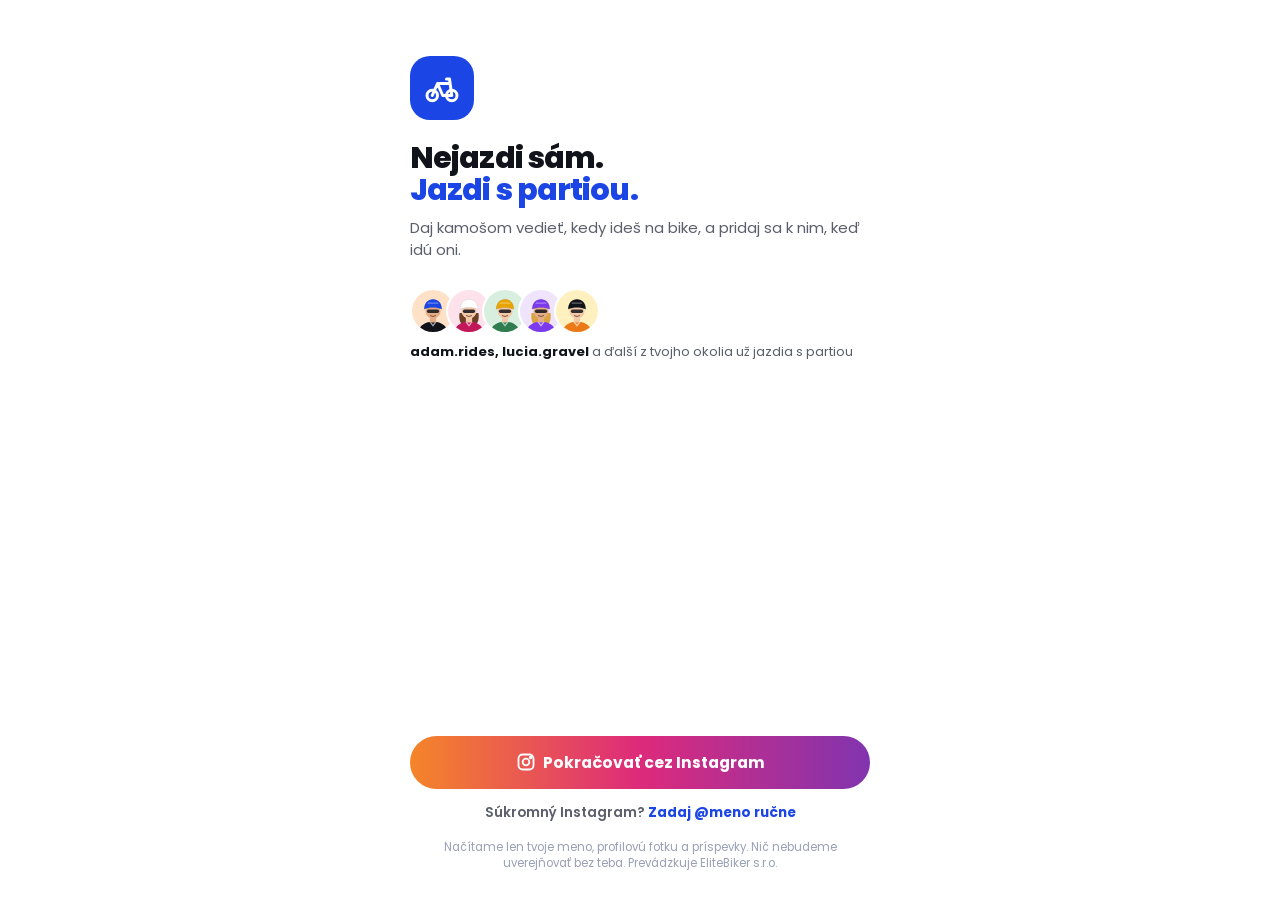
==== index.html @ 8881ddd6 "EliteBiker Ride – demo aplikácie (responzívne, PWA manifest) Co-Authored-By: Claude Opus 5.5 <norepl" ====
<!DOCTYPE html>
<html lang="sk">
<head>
<meta charset="utf-8">
<meta name="viewport" content="width=device-width, initial-scale=1, viewport-fit=cover">
<meta name="theme-color" content="#1b46e5">
<meta name="description" content="EliteBiker Ride – nejazdi sám. Daj partii vedieť, kedy ideš na bike, a pridaj sa k nim, keď idú oni.">
<meta name="apple-mobile-web-app-capable" content="yes">
<meta name="mobile-web-app-capable" content="yes">
<meta name="apple-mobile-web-app-title" content="EB Ride">
<link rel="manifest" href="manifest.webmanifest">
<link rel="icon" href="icon-192.png">
<link rel="apple-touch-icon" href="icon-192.png">
<meta property="og:title" content="EliteBiker Ride – nejazdi sám">
<meta property="og:description" content="Daj partii vedieť, kedy ideš na bike. Kto má čas, pridá sa.">
<title>EliteBiker Ride – demo</title>
<link rel="preconnect" href="https://fonts.googleapis.com">
<link href="https://fonts.googleapis.com/css2?family=Poppins:wght@400;500;600;700;800&display=swap" rel="stylesheet">
<style>
:root{--b:#1b46e5;--ink:#11131a;--tx:#3a4150;--mu:#5a5f6b;--li:#9aa0b5;--ln:#e6e8ee;--sf:#f4f6f8;--lb:#eef2ff;--lbl:#dfe4fb;--ok:#16a34a;}
*{box-sizing:border-box;margin:0;padding:0}
html,body{height:100%}
body{font-family:Poppins,system-ui,sans-serif;background:#e9ecf3;color:var(--tx);-webkit-font-smoothing:antialiased;}
button{font-family:inherit;cursor:pointer;border:0;background:none;color:inherit}
input,textarea{font-family:inherit;font-size:15px;color:var(--ink)}
.stage{min-height:100%;display:flex;align-items:center;justify-content:center;gap:56px;padding:32px}
/* phone */
.app{position:relative;width:390px;height:812px;border-radius:46px;border:10px solid var(--ink);background:var(--sf);overflow:hidden;box-shadow:0 30px 80px rgba(17,19,26,.22);flex:0 0 auto}
.view{position:absolute;inset:0 0 74px 0;overflow-y:auto;overflow-x:hidden;scrollbar-width:none}
.view::-webkit-scrollbar{display:none}
.top{position:sticky;top:0;z-index:5;background:rgba(244,246,248,.92);backdrop-filter:blur(10px);padding:18px 18px 12px;display:flex;align-items:center;justify-content:space-between}
.logo{display:flex;align-items:center;gap:8px;font-weight:800;color:var(--ink);font-size:17px;letter-spacing:-.02em}
.logo i{width:30px;height:30px;border-radius:10px;background:var(--b);display:flex;align-items:center;justify-content:center;color:#fff}
.logo span{color:var(--b)}
.pad{padding:0 16px 24px}
h1.t{font-size:23px;font-weight:800;color:var(--ink);letter-spacing:-.02em;line-height:1.15}
h1.t span{color:var(--b)}
.sub{color:var(--mu);font-size:14px;margin-top:4px}
.eyebrow{font-size:11px;font-weight:700;letter-spacing:.16em;text-transform:uppercase;color:var(--b)}
.sec-h{display:flex;align-items:baseline;justify-content:space-between;margin:22px 2px 10px}
.sec-h b{font-size:15px;font-weight:800;color:var(--ink)}
.sec-h small{font-size:12.5px;color:var(--mu)}
/* nav */
.nav{position:absolute;left:0;right:0;bottom:0;height:74px;background:#fff;border-top:1px solid var(--ln);display:flex;align-items:center;justify-content:space-around;padding-bottom:6px;z-index:20}
.nav button{display:flex;flex-direction:column;align-items:center;gap:3px;font-size:10.5px;font-weight:600;color:var(--li);width:62px;position:relative}
.nav button.on{color:var(--b)}
.nav .plus{width:52px;height:52px;border-radius:999px;background:var(--b);color:#fff;justify-content:center;margin-top:-22px;box-shadow:0 10px 22px rgba(27,70,229,.35)}
.dot{position:absolute;top:-3px;right:14px;min-width:17px;height:17px;border-radius:999px;background:#e23b2e;color:#fff;font-size:10px;font-weight:700;display:flex;align-items:center;justify-content:center;padding:0 4px}
/* cards */
.card{background:#fff;border:1px solid var(--ln);border-radius:16px;padding:16px;transition:box-shadow .18s,transform .18s,border-color .18s}
.ride{margin-bottom:12px;cursor:pointer}
.ride:hover{box-shadow:0 14px 30px rgba(17,19,26,.08);transform:translateY(-2px);border-color:#d9dcf7}
.ride.off{border-color:#c9d3fb;background:linear-gradient(135deg,#eef2ff,#fff 70%)}
.rh{display:flex;align-items:center;gap:10px}
.av{width:38px;height:38px;border-radius:999px;background:var(--b);color:#fff;font-weight:700;font-size:14px;display:flex;align-items:center;justify-content:center;flex:0 0 auto;border:2px solid #fff}
.av.dk{background:var(--ink)}.av.g{background:#7d8597}.av.s{width:28px;height:28px;font-size:11px}
.av.lg{width:84px;height:84px;font-size:30px}
.rh .nm{font-weight:700;color:var(--ink);font-size:14px;line-height:1.2}
.rh .nm small{display:block;font-weight:500;color:var(--mu);font-size:12px}
.time{margin-left:auto;text-align:right;font-weight:800;color:var(--ink);font-size:19px;line-height:1}
.time small{display:block;font-size:11.5px;font-weight:600;color:var(--mu);margin-top:3px}
.rt{font-weight:700;color:var(--ink);font-size:16px;margin:12px 0 8px;line-height:1.3}
.meta{display:flex;flex-wrap:wrap;gap:6px}
.chip{display:inline-flex;align-items:center;gap:5px;background:var(--sf);border:1px solid var(--ln);border-radius:999px;padding:4px 10px;font-size:12px;font-weight:600;color:var(--tx);white-space:nowrap}
.chip.b{background:var(--b);border-color:var(--b);color:#fff}
.chip.lb{background:var(--lb);border-color:var(--lbl);color:var(--b)}
.chip svg{width:13px;height:13px}
.rf{display:flex;align-items:center;justify-content:space-between;margin-top:14px}
.stack{display:flex;align-items:center}
.stack .av{margin-left:-8px}.stack .av:first-child{margin-left:0}
.stack em{font-style:normal;font-size:12.5px;color:var(--mu);margin-left:8px;font-weight:500}
.btn{display:inline-flex;align-items:center;justify-content:center;gap:7px;border-radius:999px;padding:10px 18px;font-weight:700;font-size:14px;background:var(--b);color:#fff;transition:transform .15s,filter .15s;min-height:40px}
.btn:hover{filter:brightness(1.07)}
.btn:active{transform:scale(.97)}
.btn.gh{background:#fff;color:var(--ink);border:1.5px solid var(--ln)}
.btn.in{background:#e8f6ee;color:var(--ok);border:1.5px solid #bfe6cd}
.btn.full{width:100%;padding:14px;font-size:15px}
.btn.sm{padding:7px 14px;min-height:34px;font-size:13px}
.hero{background:var(--b);color:#fff;border-radius:20px;padding:18px;margin-top:6px;position:relative;overflow:hidden}
.hero b{display:block;font-size:18px;font-weight:800;letter-spacing:-.01em}
.hero p{font-size:13.5px;opacity:.85;margin:4px 0 14px;max-width:80%}
.hero .btn{background:#fff;color:var(--b)}
.hero svg.deco{position:absolute;right:-18px;bottom:-14px;width:150px;opacity:.16}
.filters{display:flex;gap:8px;overflow-x:auto;scrollbar-width:none;margin:16px -16px 0;padding:0 16px}
.filters::-webkit-scrollbar{display:none}
.filters button{flex:0 0 auto;border:1.5px solid var(--ln);background:#fff;border-radius:999px;padding:8px 14px;font-size:13px;font-weight:600;color:var(--tx);display:flex;gap:6px;align-items:center}
.filters button.on{background:var(--ink);border-color:var(--ink);color:#fff}
.filters svg{width:15px;height:15px}
.dayh{font-size:12px;font-weight:700;letter-spacing:.1em;text-transform:uppercase;color:var(--mu);margin:20px 2px 10px}
.empty{text-align:center;color:var(--mu);font-size:14px;padding:30px 10px}
/* list rows */
.row{display:flex;align-items:center;gap:12px;padding:12px 0;border-bottom:1px solid var(--ln)}
.row:last-child{border-bottom:0}
.row .grow{flex:1;min-width:0}
.row .grow b{display:block;color:var(--ink);font-size:14.5px;font-weight:700}
.row .grow small{display:block;color:var(--mu);font-size:12.5px;white-space:nowrap;overflow:hidden;text-overflow:ellipsis}
.ig{display:inline-flex;align-items:center;gap:4px;color:var(--b);font-weight:600;font-size:12.5px}
.ig svg{width:13px;height:13px}
.live{display:inline-flex;align-items:center;gap:5px;color:var(--ok);font-weight:600}
.live:before{content:"";width:7px;height:7px;border-radius:999px;background:var(--ok)}
.search{display:flex;align-items:center;gap:8px;background:#fff;border:1.5px solid var(--ln);border-radius:999px;padding:0 14px;height:46px;margin-top:14px}
.search input{border:0;outline:0;flex:1;background:none}
.search svg{width:18px;height:18px;color:var(--li)}
.invite{background:linear-gradient(135deg,#eef2ff,#f6f8ff);border:1px solid var(--lbl);border-radius:18px;padding:16px;margin-top:14px;display:flex;gap:12px;align-items:center}
.invite b{color:var(--ink);font-size:14.5px;display:block}
.invite small{color:var(--mu);font-size:12.5px}
.code{font-weight:800;letter-spacing:.12em;color:var(--b)}
/* notif */
.nt{display:flex;gap:12px;padding:14px;margin-bottom:10px}
.nt.new{border-color:var(--lbl);background:#f8f9ff}
.nt p{font-size:13.5px;color:var(--tx);line-height:1.45}
.nt p b{color:var(--ink)}
.nt small{display:block;color:var(--li);font-size:11.5px;margin-top:3px}
.nt .acts{margin-top:9px;display:flex;gap:8px}
/* profile */
.prof{text-align:center;padding:10px 0 0}
.prof .av{margin:0 auto 12px;border:4px solid #fff;box-shadow:0 8px 24px rgba(17,19,26,.12)}
.prof h2{font-size:21px;font-weight:800;color:var(--ink)}
.stats{display:grid;grid-template-columns:repeat(3,1fr);gap:8px;margin-top:18px}
.stats div{background:#fff;border:1px solid var(--ln);border-radius:14px;padding:12px 6px;text-align:center}
.stats b{display:block;font-size:19px;font-weight:800;color:var(--ink)}
.stats small{font-size:11.5px;color:var(--mu)}
.kv{display:flex;justify-content:space-between;align-items:center;padding:12px 0;border-bottom:1px solid var(--ln);font-size:14px}
.kv:last-child{border-bottom:0}
.kv span{color:var(--mu)}
.kv b{color:var(--ink);font-weight:600;text-align:right}
.badges{display:grid;grid-template-columns:repeat(4,1fr);gap:8px}
.badge{text-align:center;font-size:11px;color:var(--mu);font-weight:600}
.badge i{display:flex;width:52px;height:52px;margin:0 auto 6px;border-radius:16px;background:var(--lb);align-items:center;justify-content:center;font-size:24px;font-style:normal}
.badge.lock i{background:var(--sf);filter:grayscale(1);opacity:.5}
.perk{display:flex;gap:12px;align-items:center;padding:12px 0;border-bottom:1px solid var(--ln)}
.perk:last-child{border-bottom:0}
.perk i{width:40px;height:40px;border-radius:12px;background:rgba(27,70,229,.1);display:flex;align-items:center;justify-content:center;font-style:normal;font-size:19px;flex:0 0 auto}
.perk b{display:block;color:var(--ink);font-size:14px}
.perk small{color:var(--mu);font-size:12.5px}
/* sheet */
.sheet{position:absolute;inset:0;z-index:40;overflow-x:hidden;background:var(--sf);transform:translateY(100%);transition:transform .32s cubic-bezier(.2,.8,.2,1);overflow-y:auto;scrollbar-width:none}
.sheet::-webkit-scrollbar{display:none}
.sheet.open{transform:none}
.sh-top{position:sticky;top:0;z-index:3;display:flex;align-items:center;gap:10px;padding:16px;background:rgba(244,246,248,.94);backdrop-filter:blur(10px)}
.sh-top b{font-size:16px;font-weight:800;color:var(--ink);flex:1}
.icb{width:40px;height:40px;border-radius:999px;background:#fff;border:1px solid var(--ln);display:flex;align-items:center;justify-content:center;color:var(--ink)}
.icb svg{width:19px;height:19px}
.map{height:190px;border-radius:18px;overflow:hidden;background:#e7ecf6;position:relative}
.map svg{width:100%;height:100%;display:block}
.map .lbl{position:absolute;left:12px;bottom:12px;background:#fff;border-radius:999px;padding:5px 11px;font-size:12px;font-weight:600;color:var(--ink);box-shadow:0 4px 12px rgba(17,19,26,.1)}
.grid4{display:grid;grid-template-columns:repeat(4,minmax(0,1fr));gap:8px;margin-top:12px}
.grid4 div{background:#fff;border:1px solid var(--ln);border-radius:14px;padding:10px 6px;text-align:center}
.grid4 b{display:block;color:var(--ink);font-size:14px;white-space:nowrap;overflow:hidden;text-overflow:ellipsis;font-weight:800}
.grid4 small{font-size:11px;color:var(--mu)}
.note{background:var(--lb);border:1px solid var(--lbl);border-radius:14px;padding:12px 14px;font-size:13.5px;color:#2b3340;margin-top:12px;line-height:1.5}
.cm{display:flex;gap:10px;margin-bottom:12px}
.cm .bub{background:#fff;border:1px solid var(--ln);border-radius:4px 14px 14px 14px;padding:9px 12px;font-size:13.5px;line-height:1.45}
.cm .bub b{display:block;font-size:12px;color:var(--ink)}
.cm.me{flex-direction:row-reverse}
.cm.me .bub{background:var(--b);color:#fff;border-color:var(--b);border-radius:14px 4px 14px 14px}
.cm.me .bub b{color:#fff}
.cin{display:flex;gap:8px;margin-top:4px}
.cin input{flex:1;min-width:0;border:1.5px solid var(--ln);border-radius:999px;padding:0 16px;height:44px;outline:0;background:#fff}
.cin input:focus{border-color:var(--b)}
.sticky-act{position:sticky;bottom:0;padding:12px 16px 18px;background:linear-gradient(transparent,var(--sf) 30%);display:flex;gap:8px}
/* form */
.fl{font-size:12.5px;font-weight:700;color:var(--ink);margin:18px 2px 8px;display:block}
.opts{display:flex;flex-wrap:wrap;gap:8px}
.opts button{border:1.5px solid var(--ln);background:#fff;border-radius:999px;padding:9px 14px;font-size:13.5px;font-weight:600;color:var(--tx);display:flex;gap:6px;align-items:center}
.opts button.on{border-color:var(--b);background:var(--lb);color:var(--b)}
.opts svg{width:16px;height:16px}
.types{display:grid;grid-template-columns:repeat(4,1fr);gap:8px}
.types button{background:#fff;border:1.5px solid var(--ln);border-radius:14px;padding:12px 4px;display:flex;flex-direction:column;align-items:center;gap:6px;font-size:12px;font-weight:700;color:var(--tx)}
.types button svg{width:26px;height:26px;color:var(--mu)}
.types button.on{border-color:var(--b);background:var(--lb);color:var(--b)}
.types button.on svg{color:var(--b)}
.inp{width:100%;border:1.5px solid var(--ln);border-radius:12px;padding:12px 14px;outline:0;background:#fff}
.inp:focus{border-color:var(--b)}
.two{display:grid;grid-template-columns:1fr 1fr;gap:8px}
.days{display:flex;gap:8px;overflow-x:auto;scrollbar-width:none;margin:0 -16px;padding:0 16px}
.days::-webkit-scrollbar{display:none}
.days button{flex:0 0 auto;width:58px;border:1.5px solid var(--ln);background:#fff;border-radius:14px;padding:8px 0;text-align:center;font-size:11px;font-weight:600;color:var(--mu)}
.days button b{display:block;font-size:17px;color:var(--ink);font-weight:800}
.days button.on{border-color:var(--b);background:var(--b);color:#dfe4fb}
.days button.on b{color:#fff}
/* toast */
.toast{position:absolute;left:16px;right:16px;bottom:88px;z-index:60;background:var(--ink);color:#fff;border-radius:14px;padding:12px 14px;font-size:13.5px;display:flex;gap:10px;align-items:center;transform:translateY(20px);opacity:0;pointer-events:none;transition:.25s}
.toast.show{transform:none;opacity:1}
.toast i{width:26px;height:26px;border-radius:999px;background:var(--ok);display:flex;align-items:center;justify-content:center;flex:0 0 auto;font-style:normal}
/* concept panel */
.concept{max-width:470px}
.concept h1{font-size:40px;font-weight:800;color:var(--ink);letter-spacing:-.03em;line-height:1.05;margin:10px 0 12px}
.concept h1 span{color:var(--b)}
.concept>p{font-size:16px;color:var(--mu);line-height:1.55}
.steps{margin-top:26px;display:grid;gap:12px}
.step{display:flex;gap:14px;background:#fff;border:1px solid var(--ln);border-radius:16px;padding:14px 16px}
.step i{width:32px;height:32px;border-radius:999px;background:var(--b);color:#fff;font-style:normal;font-weight:800;display:flex;align-items:center;justify-content:center;flex:0 0 auto;font-size:14px}
.step b{color:var(--ink);display:block;font-size:15px}
.step small{color:var(--mu);font-size:13.5px;line-height:1.45;display:block;margin-top:2px}
.tryit{margin-top:22px;background:var(--lb);border:1px solid var(--lbl);border-radius:16px;padding:14px 16px;font-size:13.5px;color:#2b3340;line-height:1.55}
.tryit b{color:var(--ink)}
.demo-tag{display:inline-block;margin-top:16px;font-size:12px;color:var(--li)}
.phg{display:grid;grid-template-columns:repeat(3,1fr);gap:6px}
.ph{position:relative;border-radius:12px;overflow:hidden;aspect-ratio:1;cursor:pointer}
.ph svg{position:absolute;inset:0;width:100%;height:100%;display:block}
.ph .who{position:absolute;left:6px;bottom:6px;right:6px;display:flex;align-items:center;gap:4px;color:#fff;font-size:10.5px;font-weight:700;text-shadow:0 1px 3px rgba(0,0,0,.5);white-space:nowrap;overflow:hidden}
.ph .who .av{flex:0 0 auto;width:20px;height:20px;font-size:9px;border-width:1.5px}
.ph .k{position:absolute;right:6px;top:6px;background:rgba(17,19,26,.55);color:#fff;border-radius:999px;padding:2px 7px;font-size:10px;font-weight:700;display:flex;gap:3px;align-items:center}
.ph .k svg{position:static;width:10px;height:10px}
.ph.ring{box-shadow:inset 0 0 0 3px #E1306C}
.cap{font-size:12.5px;color:var(--mu);margin-top:8px}
.cap b{color:var(--ink)}
.conn{display:flex;align-items:center;gap:12px;padding:12px 0;border-bottom:1px solid var(--ln)}
.conn:last-child{border-bottom:0}
.conn .lg{width:40px;height:40px;border-radius:12px;display:flex;align-items:center;justify-content:center;color:#fff;flex:0 0 auto}
.conn .lg svg{width:22px;height:22px}
.conn .grow{flex:1;min-width:0}
.conn .grow b{display:block;color:var(--ink);font-size:14px}
.conn .grow small{color:var(--mu);font-size:12px;line-height:1.35;display:block}
.strava-bg{background:#FC4C02}.ig-bg{background:#E1306C}
.own{background:#fff7f2;border:1px solid #fde0cf;border-radius:14px;padding:12px 14px;margin-top:12px}
.own .h{display:flex;justify-content:space-between;align-items:center;font-size:12px;color:#b5470f;font-weight:700}
.own .g{display:grid;grid-template-columns:repeat(3,1fr);gap:6px;margin-top:8px;text-align:center}
.own .g b{display:block;font-size:17px;color:var(--ink);font-weight:800}
.own .g small{font-size:11px;color:var(--mu)}
.btn.str{background:#FC4C02;white-space:nowrap}
.btn.igb{background:#E1306C}
.story-wrap{display:flex;justify-content:center;padding:4px 0 14px}
.story{width:236px;aspect-ratio:9/16;border-radius:22px;overflow:hidden;position:relative;background:linear-gradient(165deg,#1b46e5 0%,#132b8f 55%,#11131a 100%);color:#fff;padding:20px 16px;display:flex;flex-direction:column;box-shadow:0 20px 40px rgba(17,19,26,.25)}
.story .sm{font-size:10px;font-weight:700;letter-spacing:.16em;text-transform:uppercase;opacity:.8}
.story h3{font-size:22px;font-weight:800;line-height:1.1;margin:8px 0 6px;letter-spacing:-.02em}
.story .when{font-size:13px;opacity:.9}
.story .smap{margin:14px -4px 0;height:110px;border-radius:14px;overflow:hidden}
.story .smap svg{width:100%;height:100%;display:block}
.story .nums{display:flex;gap:14px;margin-top:12px;font-size:11px;opacity:.85}
.story .nums b{display:block;font-size:17px}
.story .stk{margin-top:auto;background:#fff;color:var(--ink);border-radius:12px;padding:9px 10px;font-size:12px;font-weight:700;display:flex;align-items:center;gap:8px}
.story .stk i{width:26px;height:26px;border-radius:8px;background:var(--b);color:#fff;display:flex;align-items:center;justify-content:center;font-style:normal}
.story .stk small{display:block;font-weight:500;color:var(--mu);font-size:10.5px}
.info{font-size:12.5px;color:var(--mu);line-height:1.5;margin-top:12px;text-align:center}

@media (prefers-reduced-motion:reduce){*{transition:none!important}}

.pic{width:38px;height:38px;border-radius:999px;overflow:hidden;flex:0 0 auto;display:inline-block;border:2px solid #fff;background:#fff;vertical-align:middle}
.pic svg{width:100%;height:100%;display:block}
.pic.ring{padding:2px;background:linear-gradient(45deg,#f9ce34,#ee2a7b,#6228d7);border:0;cursor:pointer}
.pic.ring svg{border-radius:999px;border:2px solid #fff;box-sizing:border-box}
.pic.s{width:28px;height:28px}.pic.xs{width:20px;height:20px;border-width:1.5px}.pic.lg{width:92px;height:92px}.pic.md{width:52px;height:52px}
.stack .pic{margin-left:-8px}.stack .pic:first-child{margin-left:0}
.ph .who .pic{width:20px;height:20px;border-width:1.5px;flex:0 0 auto;position:relative}
.ph .who .pic svg{position:static;width:100%;height:100%}
.ph .k,.ph .who{z-index:2}
.handle{font-weight:700;color:var(--ink)}
.vf{display:inline-flex;width:13px;height:13px;border-radius:999px;background:var(--b);color:#fff;align-items:center;justify-content:center;vertical-align:-1px;margin-left:3px}
.vf svg{width:9px;height:9px}
/* onboarding */
.onb{position:absolute;inset:0;z-index:70;background:#fff;display:flex;flex-direction:column;padding:56px 24px 28px;transition:opacity .3s}
.onb.hide{opacity:0;pointer-events:none}
.onb .big{width:64px;height:64px;border-radius:20px;background:var(--b);color:#fff;display:flex;align-items:center;justify-content:center}
.onb .big svg{width:36px;height:36px}
.onb h1{font-size:30px;font-weight:800;color:var(--ink);letter-spacing:-.03em;line-height:1.08;margin:22px 0 10px}
.onb h1 span{color:var(--b)}
.onb p{color:var(--mu);font-size:15px;line-height:1.5}
.onb .faces{display:flex;margin:26px 0 0}
.onb .faces .pic{width:46px;height:46px;margin-left:-10px}.onb .faces .pic:first-child{margin-left:0}
.btn.igl{background:linear-gradient(90deg,#f58529,#dd2a7b,#8134af);width:100%;padding:15px;font-size:15.5px}
.onb .alt{display:block;text-align:center;margin-top:14px;font-size:13.5px;color:var(--mu);font-weight:600}
.onb .alt b{color:var(--b)}
.onb .legal{font-size:11.5px;color:var(--li);text-align:center;margin-top:16px;line-height:1.45}
.load{display:flex;flex-direction:column;align-items:center;justify-content:center;flex:1;gap:16px;color:var(--mu);font-size:14px}
.spin{width:44px;height:44px;border-radius:999px;border:4px solid var(--lb);border-top-color:#dd2a7b;animation:sp 1s linear infinite}
@keyframes sp{to{transform:rotate(360deg)}}
.igcard{border:1px solid var(--ln);border-radius:18px;padding:18px;text-align:center;margin-top:18px}
.igcard .n{font-size:18px;font-weight:800;color:var(--ink);margin-top:10px}
.igcard .stt{display:flex;justify-content:center;gap:22px;margin-top:12px;font-size:12px;color:var(--mu)}
.igcard .stt b{display:block;font-size:16px;color:var(--ink)}
.src{display:inline-flex;align-items:center;gap:5px;font-size:11.5px;font-weight:600;color:#c13584;background:#fdeef6;border-radius:999px;padding:3px 9px;margin-top:10px}
.src svg{width:12px;height:12px}
/* templates + invites */
.tpl{display:flex;gap:10px;overflow-x:auto;scrollbar-width:none;margin:0 -16px;padding:2px 16px 4px}
.tpl::-webkit-scrollbar{display:none}
.tpl button{flex:0 0 200px;text-align:left;background:#fff;border:1.5px solid var(--ln);border-radius:16px;padding:12px 13px}
.tpl button.on{border-color:var(--b);background:var(--lb)}
.tpl button b{display:block;font-size:13.5px;color:var(--ink);line-height:1.25;margin:6px 0 4px}
.tpl button small{display:block;font-size:11.5px;color:var(--mu)}
.tpl .ty{display:flex;align-items:center;gap:5px;font-size:11px;font-weight:700;color:var(--b);text-transform:uppercase;letter-spacing:.06em}
.tpl .ty svg{width:14px;height:14px}
.tpl .stack{margin-top:8px}
.filled{display:flex;align-items:center;gap:8px;background:#e8f6ee;border:1px solid #bfe6cd;color:#13723a;border-radius:12px;padding:9px 12px;font-size:12.5px;font-weight:600;margin-top:10px}
.pick{display:flex;gap:12px;overflow-x:auto;scrollbar-width:none;margin:0 -16px;padding:2px 16px 4px}
.pick::-webkit-scrollbar{display:none}
.pick button{flex:0 0 auto;width:64px;text-align:center;font-size:10.5px;font-weight:600;color:var(--mu);position:relative}
.pick button .pic{width:52px;height:52px;margin:0 auto 5px;display:block;opacity:.55;transition:.15s}
.pick button.on .pic{opacity:1;box-shadow:0 0 0 3px var(--b)}
.pick button.on{color:var(--b)}
.pick button .ck{position:absolute;top:34px;right:6px;width:20px;height:20px;border-radius:999px;background:var(--b);color:#fff;border:2px solid #fff;display:none;align-items:center;justify-content:center}
.pick button.on .ck{display:flex}
.pick button .ck svg{width:11px;height:11px}
.quick{display:flex;gap:6px;flex-wrap:wrap;margin-bottom:10px}
.quick button{font-size:12px;font-weight:700;color:var(--b);background:var(--lb);border:1px solid var(--lbl);border-radius:999px;padding:5px 11px}
.inv-row{display:flex;align-items:center;gap:12px;padding:10px 0;border-bottom:1px solid var(--ln);cursor:pointer}
.inv-row:last-child{border-bottom:0}
.inv-row .grow{flex:1;min-width:0}
.inv-row .grow b{display:block;color:var(--ink);font-size:14px}
.inv-row .grow small{color:var(--mu);font-size:12px}
.cb{width:24px;height:24px;border-radius:8px;border:2px solid var(--ln);display:flex;align-items:center;justify-content:center;color:#fff;flex:0 0 auto}
.cb svg{width:14px;height:14px}
.inv-row.on .cb{background:var(--b);border-color:var(--b)}
.inv-row.dis{opacity:.5;cursor:default}
.invited{font-size:12px;color:var(--b);font-weight:700}
/* klub */
.kh{background:linear-gradient(150deg,#1b46e5,#11131a);color:#fff;border-radius:20px;padding:18px;position:relative;overflow:hidden}
.kh .lv{display:inline-flex;align-items:center;gap:6px;background:rgba(255,255,255,.14);border-radius:999px;padding:4px 10px;font-size:11.5px;font-weight:700}
.kh .pts{font-size:34px;font-weight:800;letter-spacing:-.02em;margin-top:10px;line-height:1}
.kh .pts small{font-size:13px;font-weight:600;opacity:.75;margin-left:4px}
.kh .bar{height:8px;border-radius:999px;background:rgba(255,255,255,.18);margin-top:14px;overflow:hidden}
.kh .bar i{display:block;height:100%;background:#fff;border-radius:999px}
.kh p{font-size:12.5px;opacity:.8;margin-top:8px}
.kh .earn{display:grid;grid-template-columns:repeat(3,1fr);gap:6px;margin-top:14px}
.kh .earn div{background:rgba(255,255,255,.1);border-radius:12px;padding:8px 6px;text-align:center;font-size:10.5px;opacity:.95}
.kh .earn b{display:block;font-size:14px}
.pbar{height:8px;border-radius:999px;background:var(--sf);overflow:hidden;margin-top:10px}
.pbar i{display:block;height:100%;background:var(--b);border-radius:999px}
.kc{display:flex;gap:12px;align-items:flex-start}
.kc .ic{width:44px;height:44px;border-radius:13px;background:rgba(27,70,229,.1);display:flex;align-items:center;justify-content:center;font-size:21px;flex:0 0 auto}
.kc .grow{flex:1;min-width:0}
.kc b{display:block;color:var(--ink);font-size:14.5px;line-height:1.3}
.kc small{display:block;color:var(--mu);font-size:12.5px;line-height:1.45;margin-top:2px}
.kc .btn{margin-top:10px}
.warn{border-color:#f6d3b4;background:#fffaf5}
.rw{display:flex;align-items:center;gap:12px;padding:11px 0;border-bottom:1px solid var(--ln)}
.rw:last-child{border-bottom:0}
.rw i{font-style:normal;font-size:20px;width:36px;text-align:center}
.rw .grow{flex:1}
.rw b{display:block;color:var(--ink);font-size:13.5px}
.rw small{color:var(--mu);font-size:12px}
.cost{font-size:12px;font-weight:800;color:var(--b);background:var(--lb);border-radius:999px;padding:6px 11px;white-space:nowrap}
.cost.no{color:var(--li);background:var(--sf)}
.amb{display:flex;gap:10px;overflow-x:auto;scrollbar-width:none;margin:0 -16px;padding:0 16px}
.amb::-webkit-scrollbar{display:none}
.amb .card{flex:0 0 150px;text-align:center;padding:14px 10px}
.amb .card b{display:block;font-size:13px;color:var(--ink);margin-top:8px}
.amb .card small{display:block;font-size:11.5px;color:var(--mu);margin-top:2px}
.sos{display:flex;align-items:center;gap:12px;background:var(--ink);color:#fff;border-radius:16px;padding:14px 16px;margin-top:12px}
.sos b{display:block;font-size:14px}
.sos small{opacity:.75;font-size:12px}
.sos .btn{margin-left:auto;background:#fff;color:var(--ink)}
.pts-pill{display:inline-flex;align-items:center;gap:4px;background:var(--lb);color:var(--b);border:1px solid var(--lbl);border-radius:999px;padding:5px 10px;font-size:12px;font-weight:800}
.age{display:inline-block;font-weight:600;color:var(--mu);background:var(--sf);border:1px solid var(--ln);border-radius:999px;font-size:10.5px;line-height:1;padding:3px 6px;margin-left:5px;vertical-align:1px}
.onb{overflow-y:auto;scrollbar-width:none}
.lockbox{display:flex;gap:12px;align-items:center;background:#fff;border:1.5px dashed var(--ln);border-radius:14px;padding:14px 16px;font-size:24px}
.lockbox b{display:block;font-size:14px;color:var(--ink)}
.lockbox small{display:block;font-size:12.5px;color:var(--mu);line-height:1.45;margin-top:2px}
.scs{display:flex;gap:8px;overflow-x:auto;scrollbar-width:none;margin:0 -16px;padding:2px 16px 6px}
.scs::-webkit-scrollbar{display:none}
.scs button{flex:0 0 auto;display:flex;flex-direction:column;align-items:center;gap:4px;min-width:92px;background:#fff;border:1.5px solid var(--ln);border-radius:16px;padding:10px 10px 9px;font-size:12px;font-weight:700;color:var(--ink)}
.scs button i{font-style:normal;font-size:22px;line-height:1}
.scs button small{font-size:10.5px;font-weight:600;color:var(--mu)}
.scs button.on{border-color:var(--b);background:var(--b);color:#fff}
.scs button.on small{color:#dfe4fb}
.scs button.add{border-style:dashed;color:var(--b)}
.scform{display:flex;gap:8px;margin-top:8px}
.scform input{flex:1;min-width:0;border:1.5px solid var(--b);border-radius:999px;padding:0 14px;height:42px;outline:0}
.tog{display:flex;align-items:center;gap:12px;background:#fff;border:1px solid var(--ln);border-radius:14px;padding:12px 14px;margin-top:14px;cursor:pointer}
.tog b{display:block;font-size:13.5px;color:var(--ink)}
.tog small{font-size:12px;color:var(--mu)}
.sw{margin-left:auto;flex:0 0 auto;width:44px;height:26px;border-radius:999px;background:#d5d8e0;position:relative;transition:.2s}
.sw:after{content:"";position:absolute;top:3px;left:3px;width:20px;height:20px;border-radius:999px;background:#fff;transition:.2s;box-shadow:0 1px 3px rgba(0,0,0,.2)}
.sw.on{background:var(--b)}.sw.on:after{left:21px}
.sendbar{position:sticky;bottom:0;margin:0 -16px;padding:12px 16px 18px;background:linear-gradient(transparent,var(--sf) 25%)}
.sendbar>div{display:flex;align-items:center;gap:10px;background:var(--b);color:#fff;border-radius:18px;padding:10px 10px 10px 16px;box-shadow:0 10px 24px rgba(27,70,229,.3)}
.sendbar .who{flex:1;min-width:0;font-size:13px;font-weight:600;white-space:nowrap;overflow:hidden;text-overflow:ellipsis}
.sendbar .who small{display:block;font-size:11px;font-weight:500;opacity:.8}
.sendbar .btn{background:#fff;color:var(--b);flex:0 0 auto}
.rpill{display:flex;align-items:center;gap:10px;background:#fff;border:1px solid var(--ln);border-radius:14px;padding:10px 12px}
.rpill .ic{width:36px;height:36px;border-radius:11px;background:var(--lb);color:var(--b);display:flex;align-items:center;justify-content:center;flex:0 0 auto}
.rpill .ic svg{width:20px;height:20px}
.rpill b{display:block;color:var(--ink);font-size:14px}
.rpill small{color:var(--mu);font-size:12px}
.disc{display:grid;grid-template-columns:1fr 1fr;gap:10px}
.disc a{display:block;background:#fff;border:1px solid var(--ln);border-radius:16px;padding:14px;text-decoration:none;color:var(--tx);transition:box-shadow .18s,transform .18s,border-color .18s}
.disc a:hover{box-shadow:0 14px 30px rgba(17,19,26,.08);transform:translateY(-3px);border-color:#d9dcf7}
.disc i{font-style:normal;font-size:24px}
.disc b{display:block;color:var(--ink);font-size:14px;margin-top:6px}
.disc small{display:block;color:var(--mu);font-size:11.5px;line-height:1.4;margin-top:2px}
.disc .soon{display:inline-block;margin-top:8px;font-size:10.5px;font-weight:700;color:#ea7a17;background:#fff3e6;border-radius:999px;padding:3px 8px}
.disc .go{display:block;margin-top:8px;font-size:12px;font-weight:700;color:var(--b)}
.shop{display:flex;align-items:center;gap:12px;background:linear-gradient(135deg,#eef2ff,#f6f8ff);border:1px solid var(--lbl);border-radius:18px;padding:14px 16px;margin-top:12px}
.shop .grow{flex:1;min-width:0}
.shop b{display:block;color:var(--ink);font-size:14.5px}
.shop small{color:var(--mu);font-size:12.5px}
.shop a.btn{text-decoration:none;flex:0 0 auto}
.act{display:flex;align-items:center;gap:12px;padding:11px 0;border-bottom:1px solid #fde0cf}
.act:last-child{border-bottom:0}
.act .ic{width:34px;height:34px;border-radius:10px;background:#fff;border:1px solid #fde0cf;display:flex;align-items:center;justify-content:center;color:#FC4C02;flex:0 0 auto}
.act .ic svg{width:18px;height:18px}
.act .grow{flex:1;min-width:0}
.act b{display:block;font-size:13.5px;color:var(--ink)}
.act small{font-size:12px;color:var(--mu)}
.wk{display:flex;align-items:flex-end;gap:6px;height:60px;margin-top:10px}
.wk div{flex:1;text-align:center;font-size:10px;color:var(--mu)}
.wk div i{display:block;background:#FC4C02;border-radius:5px 5px 2px 2px;margin-bottom:4px;opacity:.85}
.pic img{width:100%;height:100%;object-fit:cover;display:block;border-radius:999px}
.pic.ring img{border:2px solid #fff;box-sizing:border-box}
.upt{display:flex;flex-direction:column;align-items:center;justify-content:center;gap:4px;aspect-ratio:1;border:2px dashed #c9d3fb;background:var(--lb);color:var(--b);border-radius:12px;font-size:11.5px;font-weight:700;cursor:pointer;text-align:center;padding:4px}
.upt input{display:none}
.ph img.real{position:absolute;inset:0;width:100%;height:100%;object-fit:cover}
.ph .k.inapp{background:var(--b)}
.viewer img{width:100%;border-radius:16px;display:block;max-height:460px;object-fit:cover}
.upl{display:inline-flex;align-items:center;gap:6px;font-size:12.5px;font-weight:700;color:var(--b);cursor:pointer;margin-top:10px}
.upl input{display:none}

/* ===== RESPONZÍVNE ROZLOŽENIE: mobil → tablet → počítač ===== */
.sheet{visibility:hidden;transition:transform .32s cubic-bezier(.2,.8,.2,1),visibility 0s linear .32s}
.sheet.open{visibility:visible;transition:transform .32s cubic-bezier(.2,.8,.2,1),visibility 0s}
html,body{height:100%;overflow:hidden}
body{background:var(--sf)}
.stage{display:flex;height:100vh;height:100dvh;padding:0;gap:0;align-items:stretch;justify-content:stretch;min-height:0}
.app{flex:1 1 auto;min-width:0;width:auto;height:100%;border:0;border-radius:0;box-shadow:none}
.concept{display:none}
.nav-logo,.nav-foot{display:none}
.nav{height:calc(74px + env(safe-area-inset-bottom));padding-bottom:calc(6px + env(safe-area-inset-bottom))}
.view{bottom:calc(74px + env(safe-area-inset-bottom))}
.toast{bottom:calc(88px + env(safe-area-inset-bottom))}
.top{padding-top:calc(18px + env(safe-area-inset-top))}
.sh-top{padding-top:calc(16px + env(safe-area-inset-top))}
.onb{padding-top:calc(56px + env(safe-area-inset-top));padding-bottom:calc(28px + env(safe-area-inset-bottom))}
.sticky-act,.sendbar{padding-bottom:calc(18px + env(safe-area-inset-bottom))}
.scrim{position:absolute;inset:0;background:rgba(17,19,26,.38);opacity:0;pointer-events:none;transition:opacity .25s;z-index:35}
.nav button,.btn,.icb,.chip,.filters button{-webkit-tap-highlight-color:transparent}
@media (max-width:359px){
  .grid4 b{font-size:12.5px}.stats b{font-size:17px}
  .types button{font-size:11px;padding:10px 2px}
  .nav button{width:56px;font-size:10px}
  h1.t{font-size:21px}
}
@media (min-width:600px){
  .view .top,.view .pad{padding-left:max(16px,calc(50% - 340px));padding-right:max(16px,calc(50% - 340px))}
  .sheet .sh-top,.sheet>.pad,.sheet>form.pad,.sheet .sticky-act{padding-left:max(16px,calc(50% - 320px));padding-right:max(16px,calc(50% - 320px))}
  .sendbar{margin:0}
  .nav{justify-content:center;gap:36px}
  .phg{grid-template-columns:repeat(4,1fr)}
  .hero p{max-width:65%}
  .onb{padding-left:max(24px,calc(50% - 230px));padding-right:max(24px,calc(50% - 230px))}
  .toast{left:50%;right:auto;width:420px;margin-left:-210px}
  .disc{grid-template-columns:repeat(4,1fr)}
  .kh .earn{grid-template-columns:repeat(3,1fr)}
}
@media (min-width:1024px){
  .nav{top:0;bottom:0;left:0;right:auto;width:250px;height:auto;flex-direction:column;align-items:stretch;justify-content:flex-start;gap:4px;padding:24px 16px;border-top:0;border-right:1px solid var(--ln)}
  .nav-logo{display:flex;order:-2;margin:0 6px 22px;font-size:18px}
  .nav button{flex-direction:row;width:auto;gap:12px;font-size:14.5px;padding:11px 14px;border-radius:12px;color:var(--mu);justify-content:flex-start;position:relative}
  .nav button:hover{background:var(--sf);color:var(--ink)}
  .nav button.on{background:var(--lb);color:var(--b)}
  .nav .plus{order:-1;width:auto;height:48px;margin:0 0 14px;border-radius:999px;justify-content:center;color:#fff;font-size:15px;font-weight:700;box-shadow:0 10px 22px rgba(27,70,229,.25)}
  .nav .plus svg{width:20px;height:20px}
  .nav .plus::after{content:"Nová jazda"}
  .nav .plus:hover{background:var(--b);color:#fff;filter:brightness(1.07)}
  .nav-foot{display:block;margin-top:auto;padding:14px 8px 0;border-top:1px solid var(--ln);font-size:12px;color:var(--li);line-height:1.6}
  .nav-foot a{color:var(--b);font-weight:700;text-decoration:none;font-size:13px}
  .view{left:250px;bottom:0}
  .view .top .logo{visibility:hidden}
  .toast{left:auto;right:24px;bottom:24px;width:380px;margin:0}
  .sheet{left:auto;width:540px;max-width:100%;box-shadow:-24px 0 60px rgba(17,19,26,.18);transform:translateX(105%)}
  .sheet.open{transform:none}
  .sheet .sh-top,.sheet>.pad,.sheet>form.pad,.sheet .sticky-act{padding-left:22px;padding-right:22px}
  .sheet .phg{grid-template-columns:repeat(3,1fr)}
  .scrim.on{opacity:1;pointer-events:auto}
  .ride:hover{transform:translateY(-2px)}
}
@media (min-width:1360px){
  .concept{display:block;flex:0 0 400px;max-width:none;overflow-y:auto;padding:40px 32px 32px;border-left:1px solid var(--ln);background:#fff}
  .concept h1{font-size:34px}
  .view .top,.view .pad{padding-left:max(24px,calc(50% - 360px));padding-right:max(24px,calc(50% - 360px))}
}
</style>
</head>
<body>
<div class="stage">
  <div class="app" id="app">
    <div class="view" id="view"></div>
    <nav class="nav" id="nav"></nav>
    <div class="scrim" id="scrim" data-act="scrim"></div>
    <div class="sheet" id="sheet"></div>
    <div class="sheet" id="modal" style="z-index:50"></div>
    <div class="onb" id="onb"></div>
    <div class="toast" id="toast"><i>✓</i><span></span></div>
  </div>

  <aside class="concept">
    <div class="eyebrow">Koncept · EliteBiker</div>
    <h1>Nejazdi <span>sám</span></h1>
    <p>Aplikácia, v ktorej dáš partii jedným ťukom vedieť, že ideš jazdiť. Kto má čas, pridá sa. Už nemusíš písať každému kamošovi zvlášť.</p>
    <div class="steps">
      <div class="step"><i>1</i><div><b>Prihlás sa cez Instagram</b><small>Meno, fotka a profil sa načítajú z Instagramu. Kamošov spoznáš podľa @mena, ktoré už poznáš.</small></div></div>
      <div class="step"><i>2</i><div><b>Zopakuj jazdu alebo vytvor novú</b><small>Tvoje obvyklé trasy sú pripravené. Jeden ťuk vyplní typ, čas, štart, km aj partiu, s ktorou zvyčajne chodíš.</small></div></div>
      <div class="step"><i>3</i><div><b>Pošli len tým, ktorým chceš</b><small>Skratky ako na Snapchate: „MTB partia“, „Gravel pohodári“ alebo všetci priatelia. Ostatní o jazde nevedia. Pri každom vidíš vek.</small></div></div>
      <div class="step"><i>✓</i><div><b>Chat len pre účastníkov</b><small>Píšu si len tí, čo idú. Po skončení jazdy sa chat zmaže.</small></div></div>
      <div class="step"><i>4</i><div><b>EliteBiker Klub</b><small>Body za spoločné jazdy, výzvy mesiaca, test jázd nových bicyklov, servis podľa najazdených km a garáž s bicyklami z e-shopu.</small></div></div>
    </div>
    <div class="tryit"><b>Vyskúšaj si:</b> prihlás sa cez Instagram, cez modré <b>+</b> ťukni na obvyklú jazdu, daj „Ďalej“ a vyber skratku, komu ju pošleš. Potom pozri záložku <b>Klub</b>.</div>
    <span class="demo-tag">Demo verzia · mená, jazdy a profily sú vymyslené</span>
  </aside>
</div>

<script>
(function(){
var IC={
 road:'<svg viewBox="0 0 24 24" fill="none" stroke="currentColor" stroke-width="2" stroke-linecap="round" stroke-linejoin="round"><path d="M4 21 9 3M20 21 15 3M12 6v2M12 11v2M12 16v3"/></svg>',
 gravel:'<svg viewBox="0 0 24 24" fill="none" stroke="currentColor" stroke-width="2" stroke-linecap="round" stroke-linejoin="round"><circle cx="5.5" cy="16.5" r="3.5"/><circle cx="18.5" cy="16.5" r="3.5"/><path d="M5.5 16.5 9 9h6l3.5 7.5M9 9l3 7.5 3-7.5M8 6h3"/></svg>',
 mtb:'<svg viewBox="0 0 24 24" fill="none" stroke="currentColor" stroke-width="2" stroke-linecap="round" stroke-linejoin="round"><path d="m3 20 6-10 4 6 3-4 5 8z"/><circle cx="17" cy="5" r="2"/></svg>',
 ebike:'<svg viewBox="0 0 24 24" fill="none" stroke="currentColor" stroke-width="2" stroke-linecap="round" stroke-linejoin="round"><path d="M13 2 4 14h7l-1 8 9-12h-7z"/></svg>',
 bike:'<svg viewBox="0 0 24 24" fill="none" stroke="currentColor" stroke-width="2" stroke-linecap="round" stroke-linejoin="round"><circle cx="5.5" cy="17" r="3.5"/><circle cx="18.5" cy="17" r="3.5"/><path d="M15 6h2l1.5 11M5.5 17 9 9h7M9 9l3.5 8H18.5"/></svg>',
 users:'<svg viewBox="0 0 24 24" width="23" height="23" fill="none" stroke="currentColor" stroke-width="2" stroke-linecap="round" stroke-linejoin="round"><circle cx="9" cy="8" r="3.5"/><path d="M2.5 20c.8-3.5 3.4-5.5 6.5-5.5s5.7 2 6.5 5.5"/><path d="M16 4.6a3.5 3.5 0 0 1 0 6.8M18 14.8c1.8.7 3 2.5 3.5 5.2"/></svg>',
 plus:'<svg viewBox="0 0 24 24" width="26" height="26" fill="none" stroke="currentColor" stroke-width="2.6" stroke-linecap="round"><path d="M12 5v14M5 12h14"/></svg>',
 bell:'<svg viewBox="0 0 24 24" fill="none" stroke="currentColor" stroke-width="2" stroke-linecap="round" stroke-linejoin="round"><path d="M6 9a6 6 0 1 1 12 0c0 6 2.5 7.5 2.5 7.5h-17S6 15 6 9M10 20a2 2 0 0 0 4 0"/></svg>',
 user:'<svg viewBox="0 0 24 24" width="23" height="23" fill="none" stroke="currentColor" stroke-width="2" stroke-linecap="round" stroke-linejoin="round"><circle cx="12" cy="8" r="4"/><path d="M4 21c1-4 4.2-6 8-6s7 2 8 6"/></svg>',
 club:'<svg viewBox="0 0 24 24" width="23" height="23" fill="none" stroke="currentColor" stroke-width="2" stroke-linecap="round" stroke-linejoin="round"><path d="M12 2l2.9 6 6.6.9-4.8 4.6 1.2 6.5L12 17l-5.9 3 1.2-6.5L2.5 8.9 9.1 8z"/></svg>',
 back:'<svg viewBox="0 0 24 24" fill="none" stroke="currentColor" stroke-width="2.2" stroke-linecap="round" stroke-linejoin="round"><path d="M15 5l-7 7 7 7"/></svg>',
 close:'<svg viewBox="0 0 24 24" fill="none" stroke="currentColor" stroke-width="2.2" stroke-linecap="round"><path d="M6 6l12 12M18 6 6 18"/></svg>',
 share:'<svg viewBox="0 0 24 24" fill="none" stroke="currentColor" stroke-width="2" stroke-linecap="round" stroke-linejoin="round"><circle cx="18" cy="5" r="3"/><circle cx="6" cy="12" r="3"/><circle cx="18" cy="19" r="3"/><path d="m8.6 13.5 6.8 4M15.4 6.5l-6.8 4"/></svg>',
 ig:'<svg viewBox="0 0 24 24" fill="none" stroke="currentColor" stroke-width="2.2"><rect x="3" y="3" width="18" height="18" rx="5"/><circle cx="12" cy="12" r="4"/><circle cx="17.5" cy="6.5" r="1" fill="currentColor"/></svg>',
 route:'<svg viewBox="0 0 24 24" fill="none" stroke="currentColor" stroke-width="2.2" stroke-linecap="round" stroke-linejoin="round"><circle cx="6" cy="19" r="2.5"/><circle cx="18" cy="5" r="2.5"/><path d="M8.5 19H16a3.5 3.5 0 0 0 0-7H8a3.5 3.5 0 0 1 0-7h7.5"/></svg>',
 up:'<svg viewBox="0 0 24 24" fill="none" stroke="currentColor" stroke-width="2.2" stroke-linecap="round" stroke-linejoin="round"><path d="m3 18 6-7 4 4 8-9"/><path d="M15 6h6v6"/></svg>',
 gauge:'<svg viewBox="0 0 24 24" fill="none" stroke="currentColor" stroke-width="2.2" stroke-linecap="round"><path d="M4.5 17a8.5 8.5 0 1 1 15 0"/><path d="m12 13 4-4"/></svg>',
 search:'<svg viewBox="0 0 24 24" fill="none" stroke="currentColor" stroke-width="2.2" stroke-linecap="round"><circle cx="11" cy="11" r="7"/><path d="m20 20-3.5-3.5"/></svg>',
 check:'<svg viewBox="0 0 24 24" width="16" height="16" fill="none" stroke="currentColor" stroke-width="3" stroke-linecap="round" stroke-linejoin="round"><path d="m5 12 5 5 9-10"/></svg>',
 strava:'<svg viewBox="0 0 24 24" fill="currentColor"><path d="M10 2 3.5 15h4L10 10l2.5 5h4zM15.5 15l-2 4-2-4h-3l5 9 5-9z"/></svg>',
 send:'<svg viewBox="0 0 24 24" fill="none" stroke="currentColor" stroke-width="2.2" stroke-linecap="round" stroke-linejoin="round"><path d="M22 2 11 13M22 2l-7 20-4-9-9-4z"/></svg>',
 lock:'<svg viewBox="0 0 24 24" fill="none" stroke="currentColor" stroke-width="2.2"><rect x="5" y="11" width="14" height="10" rx="2"/><path d="M8 11V7a4 4 0 0 1 8 0v4"/></svg>',
 repeat:'<svg viewBox="0 0 24 24" fill="none" stroke="currentColor" stroke-width="2.2" stroke-linecap="round" stroke-linejoin="round"><path d="M17 2l4 4-4 4"/><path d="M3 11V9a3 3 0 0 1 3-3h15M7 22l-4-4 4-4"/><path d="M21 13v2a3 3 0 0 1-3 3H3"/></svg>'
};
function sz(svg,n){return svg.replace('<svg','<svg width="'+n+'" height="'+n+'"');}
var TYPES={cesta:['Cesta','road'],gravel:['Gravel','gravel'],mtb:['Horský','mtb'],ebike:['E-bike','ebike']};
var PACE={pohoda:'Pohodové',stredne:'Stredné',rychlo:'Rýchle'};
var ME='m';
/* Instagram profily: ig = používateľské meno (zobrazuje sa všade), n = meno z IG profilu */
var U={
 m:{ig:'martin.rides.pb',age:34,n:'Martin',bg:'#cfdaf7',jc:'#1b46e5',hc:'#11131a',sk:0,city:'Považská Bystrica',bike:'Marin Alpine Trail 7',st:0,fol:'1 204',pst:'86'},
 a:{ig:'adam.rides',age:31,n:'Adam K.',bg:'#ffe1c7',jc:'#11131a',hc:'#1b46e5',sk:1,city:'Považská Bystrica',bike:'Marin Rift Zone',team:1,st:1},
 p:{ig:'peto_mtb',age:28,n:'Peter H.',bg:'#d8efe0',jc:'#2f7d4f',hc:'#e8a400',sk:0,city:'Púchov',bike:'Haro Shift',st:1},
 l:{ig:'lucia.gravel',age:26,n:'Lucia M.',bg:'#fde2ec',jc:'#c2185b',hc:'#ffffff',sk:0,city:'Považská Bystrica',bike:'Marin Nicasio+',fem:1,hair:'#6b3e26',st:0},
 t:{ig:'tomas.road',age:41,n:'Tomáš B.',bg:'#e3e6ee',jc:'#e23b2e',hc:'#11131a',sk:2,city:'Ilava',bike:'cestný karbón',st:0},
 j:{ig:'jana_ebike',age:45,n:'Jana V.',bg:'#efe4fb',jc:'#7c3aed',hc:'#7c3aed',sk:1,city:'Považská Teplá',bike:'Marin Alpine Trail E',fem:1,hair:'#d9a441',st:1},
 k:{ig:'marek.enduro',age:23,n:'Marek S.',bg:'#fff1bf',jc:'#ea7a17',hc:'#11131a',sk:0,city:'Považská Bystrica',bike:'Haro Daley',st:0},
 r:{ig:'rasto.bikes',age:37,n:'Rasťo D.',bg:'#d5eef5',jc:'#0e7490',hc:'#ffffff',sk:2,city:'Dubnica n. V.',bike:'gravel',st:0},
 s1:{ig:'zuzka.trail',age:30,n:'Zuzana P.',bg:'#e6f4d8',jc:'#4d7c0f',hc:'#ffffff',sk:0,city:'Považská Bystrica',bike:'MTB',fem:1,hair:'#3b2a20',st:0},
 s2:{ig:'misho.cycling',age:35,n:'Michal R.',bg:'#f3e3d3',jc:'#1b46e5',hc:'#e23b2e',sk:1,city:'Púchov',bike:'cesta',st:0},
 eb:{ig:'elitebiker.sk',n:'EliteBiker',official:1,city:'Dedovec, PB',st:1}
};
var SKIN=['#f2c9a8','#e3ad86','#b97c58'];
function pic(id,cls,noRing){var u=U[id];var ring=u.st&&!noRing;var svg;
 if(u.official){svg='<svg viewBox="0 0 40 40"><rect width="40" height="40" fill="#1b46e5"/><g transform="translate(8 8)" fill="none" stroke="#fff" stroke-width="2.2" stroke-linecap="round" stroke-linejoin="round"><circle cx="5.5" cy="17" r="3.5"/><circle cx="18.5" cy="17" r="3.5"/><path d="M15 6h2l1.5 11M5.5 17 9 9h7M9 9l3.5 8H18.5"/></g></svg>';}
 else if(u.img){svg='<img src="'+u.img+'" alt="">';}
 else{svg='<svg viewBox="0 0 40 40"><rect width="40" height="40" fill="'+u.bg+'"/>'+
  (u.fem?'<path d="M11 22c-1 6 1 10 3 12h12c2-2 4-6 3-12z" fill="'+u.hair+'"/>':'')+
  '<path d="M5 42c1.5-8 7.5-12 15-12s13.5 4 15 12z" fill="'+u.jc+'"/><path d="M17 30l3 4 3-4" fill="none" stroke="#fff" stroke-width="1.2" opacity=".6"/>'+
  '<rect x="17" y="24" width="6" height="7" rx="2" fill="'+SKIN[u.sk]+'"/><circle cx="20" cy="20" r="7.2" fill="'+SKIN[u.sk]+'"/>'+
  '<path d="M11.6 18.4c0-6.2 3.8-9.6 8.4-9.6s8.4 3.4 8.4 9.6c-2.4-1.2-5.2-1.7-8.4-1.7s-6 .5-8.4 1.7z" fill="'+u.hc+'" stroke="rgba(0,0,0,.12)" stroke-width=".6"/>'+
  '<path d="M15 12.5h10" stroke="rgba(255,255,255,.35)" stroke-width="1.2"/>'+
  '<rect x="14.2" y="18.6" width="11.6" height="3.2" rx="1.6" fill="#11131a" opacity=".85"/>'+
  '<path d="M17.5 24.5q2.5 1.6 5 0" stroke="#7a4a32" stroke-width=".9" fill="none" stroke-linecap="round"/></svg>';}
 return '<span class="pic '+(cls||'')+(ring?' ring':'')+'"'+(ring?' data-act="igstory" data-u="'+id+'"':'')+'>'+svg+'</span>';}
var VF='<span class="vf">'+'<svg viewBox="0 0 24 24" fill="none" stroke="currentColor" stroke-width="4" stroke-linecap="round" stroke-linejoin="round"><path d="m5 12 5 5 9-10"/></svg></span>';
function hn(id){return esc(U[id].ig)+(U[id].official?VF:'')+(U[id].age?'<span class="age" title="vek">'+U[id].age+'</span>':'');}

var S={tab:'feed',filter:'all',friends:['a','p','l','t','j','k'],req:['r'],sugg:['s1','s2'],q:'',rides:[],notifs:[],newN:0,seq:100,pts:1240,logged:false,redeemed:{},strava:true,scNew:false,sc:[{e:'🏔️',n:'MTB partia',m:['a','p','k']},{e:'☕',n:'Gravel pohodári',m:['l','j']},{e:'🚴',n:'Cestári',m:['t','a']}]};
var today=new Date();today.setHours(0,0,0,0);
var DN=['Nedeľa','Pondelok','Utorok','Streda','Štvrtok','Piatok','Sobota'];
var DS=['Ne','Po','Ut','St','Št','Pi','So'];
function dLabel(o){if(o===-1)return 'Včera';if(o===0)return 'Dnes';if(o===1)return 'Zajtra';var d=new Date(today);d.setDate(d.getDate()+o);return DN[d.getDay()]+' '+d.getDate()+'. '+(d.getMonth()+1)+'.';}
function dShort(o){if(o===-1)return 'Včera';if(o===0)return 'Dnes';if(o===1)return 'Zajtra';var d=new Date(today);d.setDate(d.getDate()+o);return DN[d.getDay()];}
function dDate(o){var d=new Date(today);d.setDate(d.getDate()+o);return DS[d.getDay()]+' '+d.getDate()+'. '+(d.getMonth()+1)+'.';}
function off(wd){var o=(wd-today.getDay()+7)%7;return o<1?o+7:o;}
S.rides=[
 {id:1,h:'a',type:'mtb',o:1,time:'14:30',start:'Parkovisko Súľov',title:'Súľovské skaly – okruh',km:28,el:780,pace:'stredne',j:['p'],inv:[],note:'Krátko, kým je svetlo. Svetlá zoberte pre istotu, späť budeme okolo 16:30.',cm:[{u:'p',t:'Som tam o 14:20, beriem aj pumpu.'}],vis:'friends'},
 {id:2,h:'l',type:'gravel',o:Math.max(2,off(3)),time:'13:00',start:'Most v Považskej Bystrici',title:'Vážska cyklomagistrála → Púchov a späť',km:54,el:220,pace:'pohoda',j:['j','t'],inv:['m'],note:'Pohodovo, v Púchove zastávka na kávu.',cm:[],vis:'friends'},
 {id:3,h:'eb',type:'mtb',o:off(6),time:'09:30',start:'EliteBiker, Dedovec',title:'Komunitná jazda EliteBiker – Manín',km:35,el:950,pace:'stredne',j:['a','p','k','l'],inv:[],max:20,official:1,note:'Po jazde káva a kontrola bicykla zadarmo v predajni. Vedie adam.rides. Na mieste si môžeš vyskúšať e-bike Marin Alpine Trail E.',cm:[{u:'k',t:'Bude aj kratšia verzia pre začiatočníkov?'},{u:'a',t:'Áno, na Manínskej úžine sa rozdelíme na dve skupiny.'}],vis:'public'},
 {id:4,h:'t',type:'cesta',o:off(6),time:'08:00',start:'Benzínka Orlové',title:'Javorníky – Kasárne',km:88,el:1450,pace:'rychlo',j:[],inv:[],note:'Tempo okolo 30 km/h na rovine. Kto chce makať, poďte.',cm:[],vis:'friends'},
 {id:5,h:'j',type:'ebike',o:off(0),time:'10:00',start:'Považská Teplá',title:'Považský hrad a Orlové',km:30,el:600,pace:'pohoda',j:['l'],inv:[],note:'Na e-bikoch, nikam sa neponáhľame. Fotky na hrade.',cm:[],vis:'friends'},
 {id:50,h:'a',type:'mtb',o:-2,time:'09:30',start:'EliteBiker, Dedovec',title:'Manín – nedeľný okruh',km:31,el:880,pace:'stredne',j:['m','p','l','k'],inv:[],note:'',cm:[{u:'l',t:'Fotky som dala na IG s #elitebikerride 📸'},{u:'a',t:'Super jazda, v sobotu znova!'}],vis:'friends',ph:[['l','post',2],['p','story',5],['a','post',7],['k','post',3],['m','story',9],['l','post',11]],cap:'Hmla nad Manínom a potom slnko. Lepšie to nemohlo byť 🔥'},
 {id:6,h:'k',type:'mtb',o:off(0),time:'09:00',start:'Vrch Dedovec',title:'Enduro tréning – Strážov trail',km:24,el:900,pace:'rychlo',j:['p'],inv:[],note:'Chrániče povinne.',cm:[],vis:'friends'}
];
/* Martinove predošlé jazdy = šablóny na zopakovanie */
S.hist=[
 {title:'Súľov po práci',type:'mtb',time:'15:00',start:'Parkovisko Súľov',km:28,pace:'stredne',who:['a','p'],o:-6,n:7},
 {title:'Gravel okolo Váhu',type:'gravel',time:'16:00',start:'EliteBiker, Dedovec',km:45,pace:'pohoda',who:['l','j'],o:-9,n:4},
 {title:'Manín – nedeľný okruh',type:'mtb',time:'09:30',start:'EliteBiker, Dedovec',km:31,pace:'stredne',who:['a','p','l','k'],o:-2,n:5}
];
S.notifs=[
 {k:'inv',u:'l',r:2,t:'ťa pozýva na <b>gravel</b> – '+dShort(S.rides[1].o).toLowerCase()+' o 13:00',ago:'pred 12 min',n:1},
 {k:'req',u:'r',t:'ti poslal žiadosť o priateľstvo',ago:'pred 1 h',n:1},
 {k:'join',u:'p',r:1,t:'sa pridal k jazde <b>Súľovské skaly</b>',ago:'pred 2 h'},
 {k:'ride',u:'eb',r:3,t:'Komunitná jazda na Manín – v sobotu o 9:30. Po jazde kontrola bicykla zadarmo.',ago:'včera'}
];
S.newN=2;
var D,DI;function resetD(){D={type:'mtb',o:1,time:'15:00',start:'EliteBiker, Dedovec',title:'',km:'30',pace:'stredne',vis:'friends',note:'',inv:[],tpl:-1,allowInv:false};}resetD();

function esc(s){return String(s).replace(/[&<>"]/g,function(c){return{'&':'&amp;','<':'&lt;','>':'&gt;','"':'&quot;'}[c];});}
function find(id){for(var i=0;i<S.rides.length;i++)if(S.rides[i].id==id)return S.rides[i];}
function going(r){return r.h===ME||r.j.indexOf(ME)>-1;}
function $(id){return document.getElementById(id);}
var tt;function toast(m){var t=$('toast');t.querySelector('span').innerHTML=m;t.classList.add('show');clearTimeout(tt);tt=setTimeout(function(){t.classList.remove('show');},2800);}
function addPts(n,why){S.pts+=n;setTimeout(function(){toast('<b>+'+n+' EB bodov</b> · '+why);},1500);}

/* ---------- prihlásenie cez Instagram ---------- */
function onb(step){var o=$('onb');
 if(step===1){o.innerHTML='<div class="big">'+IC.bike+'</div><h1>Nejazdi sám.<br><span>Jazdi s partiou.</span></h1><p>Daj kamošom vedieť, kedy ideš na bike, a pridaj sa k nim, keď idú oni.</p>'+
  '<div class="faces">'+['a','l','p','j','k'].map(function(u){return pic(u,'',1);}).join('')+'</div><p style="font-size:13px;margin-top:8px"><b style="color:var(--ink)">adam.rides, lucia.gravel</b> a ďalší z tvojho okolia už jazdia s partiou</p>'+
  '<div style="margin-top:auto"><button class="btn igl" data-act="ig-login">'+sz(IC.ig,20)+'Pokračovať cez Instagram</button><span class="alt">Súkromný Instagram? <b data-act="ig-login">Zadaj @meno ručne</b></span><p class="legal">Načítame len tvoje meno, profilovú fotku a príspevky. Nič nebudeme uverejňovať bez teba. Prevádzkuje EliteBiker s.r.o.</p></div>';}
 if(step===2){o.innerHTML='<div class="load"><div class="spin"></div>Načítavam profil z Instagramu…</div>';setTimeout(function(){onb(3);},1300);}
 if(step===3){var u=U[ME];S.strava=S.strava;o.innerHTML='<h1 style="margin-top:-24px;font-size:26px">Ahoj, <span>'+esc(u.ig)+'</span> 👋</h1><p>Toto je tvoj profil. Prevzali sme ho z Instagramu, upraviť ho môžeš kedykoľvek.</p>'+
  '<div class="igcard">'+pic(ME,'lg',1)+'<div class="n">'+esc(u.ig)+'</div><div style="color:var(--mu);font-size:13.5px">'+esc(u.n)+' · '+esc(u.city)+'</div><div class="stt"><div><b>'+u.pst+'</b>príspevkov</div><div><b>'+u.fol+'</b>sledovateľov</div></div><span class="src">'+IC.ig+'meno a fotka z Instagramu</span><br><label class="upl">📷 Vyskúšaj demo s vlastnou fotkou<input type="file" accept="image/*" data-mypic="1"></label></div>'+
  '<div class="two" style="margin-top:16px;align-items:center"><div><span class="fl" style="margin:0 2px 6px">Tvoj vek</span><input class="inp" id="o-age" type="number" min="14" max="99" value="'+u.age+'"></div><div style="font-size:11.5px;color:var(--mu);line-height:1.4;padding-top:18px">Uvidia ho kamoši pri jazdách, aby vedeli, s kým idú.</div></div>'+'<div class="conn" style="border:1px solid var(--ln);border-radius:14px;padding:10px 12px;margin-top:12px"><span class="lg strava-bg">'+IC.strava+'</span><div class="grow"><b>Strava</b><small>Tvoje km, aktivity a servis podľa najazdených km. Vidíš ich len ty.</small></div><button class="btn sm '+(S.strava?'in':'str')+'" data-act="onb-strava">'+(S.strava?IC.check+'Pripojené':'Pripojiť')+'</button></div>'+'<span class="fl">Na čom jazdíš?</span><div class="opts" id="onbt">'+Object.keys(TYPES).map(function(k){return '<button type="button" data-act="onbt" class="'+(k==='mtb'||k==='gravel'?'on':'')+'">'+IC[TYPES[k][1]]+TYPES[k][0]+'</button>';}).join('')+'</div>'+
  '<div style="margin-top:auto;padding-top:20px"><button class="btn full" data-act="onb-done">Hotovo, ideme jazdiť →</button><p class="legal">Kamošov pridáš podľa ich @mena, odkazom alebo QR kódom.</p></div>';}
}

/* ---------- karty a pomocné ---------- */
function scene(seed){var P=[['#f3c89a','#e98d63','#5b4a6b','#2e2a3d'],['#bcd3f2','#e8eef7','#6c8a7a','#34503f'],['#d9e4f5','#fbe3c4','#7b8fa6','#3c4a5d'],['#ffd8a8','#ff9f7a','#7a5c78','#2b2235'],['#cfe3d8','#eef4ea','#5f8b6a','#2d4a35']][seed%5];
 var a=20+(seed*37)%40,b=40+(seed*53)%40;
 return '<svg viewBox="0 0 100 100" preserveAspectRatio="xMidYMid slice"><defs><linearGradient id="g'+seed+'" x1="0" y1="0" x2="0" y2="1"><stop offset="0" stop-color="'+P[0]+'"/><stop offset="1" stop-color="'+P[1]+'"/></linearGradient></defs><rect width="100" height="100" fill="url(#g'+seed+')"/><circle cx="'+(25+seed*7%50)+'" cy="28" r="8" fill="#fff" opacity=".7"/><path d="M0 70 L'+a+' '+(38+seed%12)+' L'+(a+18)+' 55 L'+b+' 32 L100 64 V100 H0Z" fill="'+P[2]+'"/><path d="M0 86 C30 72 55 92 100 78 V100 H0Z" fill="'+P[3]+'"/><path d="M8 100 C30 88 50 96 70 86" stroke="#fff" stroke-width="1.6" fill="none" opacity=".6" stroke-dasharray="3 3"/></svg>';}
function tile(p){var u=p[0],kind=p[1];return '<div class="ph'+(kind==='story'?' ring':'')+'" data-act="ph" data-u="'+u+'" data-k="'+kind+'">'+scene(p[2])+'<span class="k">'+IC.ig+(kind==='story'?'Story':'Post')+'</span><span class="who">'+pic(u,'xs',1)+'<span style="overflow:hidden;text-overflow:ellipsis">'+esc(U[u].ig)+'</span></span></div>';}
function stack(ids,n){return ids.slice(0,n||4).map(function(u){return pic(u,'s',1);}).join('');}
function rideCard(r){
 var ty=TYPES[r.type],ppl=[r.h].concat(r.j),n=ppl.length,invMe=r.inv.indexOf(ME)>-1&&!going(r);
 var btn=r.h===ME?'<span class="chip lb">Tvoja jazda</span>':going(r)?'<button class="btn sm in" data-act="join" data-id="'+r.id+'">'+IC.check+'Ideš</button>':'<button class="btn sm" data-act="join" data-id="'+r.id+'">Pridám sa</button>';
 return '<div class="card ride'+(r.official?' off':'')+'" data-act="open" data-id="'+r.id+'">'+
  (invMe?'<div class="invited" style="margin-bottom:10px">✉️ '+esc(U[r.h].ig)+' ťa pozýva</div>':'')+
  '<div class="rh">'+pic(r.h)+'<div class="nm">'+hn(r.h)+'<small>'+(r.official?'Oficiálna jazda':esc(U[r.h].city))+'</small></div><div class="time">'+r.time+'<small>'+dShort(r.o)+'</small></div></div>'+
  '<div class="rt">'+esc(r.title)+'</div>'+
  '<div class="meta"><span class="chip b">'+IC[ty[1]]+ty[0]+'</span><span class="chip">'+IC.route+r.km+' km</span>'+(r.el?'<span class="chip">'+IC.up+r.el+' m</span>':'')+'<span class="chip">'+IC.gauge+PACE[r.pace]+'</span></div>'+
  '<div class="rf"><div class="stack">'+stack(ppl)+'<em>'+(n===1?'zatiaľ len '+(r.h===ME?'ty':esc(U[r.h].ig)):n+' '+(n<5?'idú':'ide'))+'</em></div>'+btn+'</div></div>';
}
function pastCard(r){var ppl=[r.h].concat(r.j);
 return '<div class="card ride" data-act="open" data-id="'+r.id+'"><div class="rh">'+pic(r.h)+'<div class="nm">'+hn(r.h)+'<small>'+dLabel(r.o)+' · '+ppl.length+' ľudia</small></div><span class="chip lb" style="margin-left:auto">Odjazdené</span></div>'+
 '<div class="rt">'+esc(r.title)+'</div><div class="phg">'+((r.up||[]).map(function(p,i){return tileUp(r,i);}).concat(r.ph.map(tile))).slice(0,3).join('')+'</div>'+
 '<div class="cap"><b>'+esc(U[r.ph[0][0]].ig)+'</b> '+esc(r.cap)+'</div>'+
 '<div class="rf"><div class="stack">'+stack(ppl)+'<em>'+r.km+' km · '+r.el+' m</em></div><button class="btn sm str" data-act="strava">'+sz(IC.strava,14)+'Moja aktivita</button></div></div>';}

/* ---------- obrazovky ---------- */
function topbar(title){return '<div class="top">'+title+'<div style="display:flex;gap:8px;align-items:center"><span class="pts-pill" data-act="tab" data-t="club" style="cursor:pointer">★ '+S.pts.toLocaleString('sk')+'</span><button class="icb" data-act="notif" style="position:relative">'+sz(IC.bell,19)+(S.newN?'<span class="dot" style="top:-4px;right:-4px">'+S.newN+'</span>':'')+'</button></div></div>';}
function vFeed(){
 var list=S.rides.filter(function(r){return r.o>=0&&(S.filter==='all'||r.type===S.filter);}).sort(function(a,b){return a.o-b.o||a.time.localeCompare(b.time);});
 var mine=S.rides.filter(function(r){return r.o>=0&&going(r);}).length;
 var h0=S.hist[0];
 var html=topbar('<div class="logo"><i>'+sz(IC.bike,18)+'</i>Elite<span>Biker</span>&nbsp;Ride</div>')+'<div class="pad">'+
 '<h1 class="t">Ahoj '+esc(U[ME].n)+', <span>ideme?</span></h1><p class="sub">'+list.length+' jázd od partie tento týždeň · ty ideš na '+mine+'</p>'+
 '<div class="hero"><svg class="deco" viewBox="0 0 24 24" fill="none" stroke="#fff" stroke-width="1.6"><circle cx="5.5" cy="17" r="3.5"/><circle cx="18.5" cy="17" r="3.5"/><path d="M15 6h2l1.5 11M5.5 17 9 9h7M9 9l3.5 8H18.5"/></svg><b>Ideš jazdiť?</b><p>Zopakuj „'+esc(h0.title)+'“ alebo vytvor novú jazdu.</p><div style="display:flex;gap:8px;flex-wrap:wrap"><button class="btn sm" data-act="repeat" data-i="0">'+sz(IC.repeat,15)+'Zopakovať</button><button class="btn sm" style="background:rgba(255,255,255,.16);color:#fff" data-act="create">Nová jazda</button></div></div>'+
 '<div class="filters">'+[['all','Všetko']].concat(Object.keys(TYPES).map(function(k){return[k,TYPES[k][0]];})).map(function(f){return '<button data-act="filter" data-f="'+f[0]+'" class="'+(S.filter===f[0]?'on':'')+'">'+(f[0]!=='all'?IC[TYPES[f[0]][1]]:'')+f[1]+'</button>';}).join('')+'</div>';
 if(!list.length)html+='<div class="empty">Na tento typ zatiaľ nikto nejde.<br><br><button class="btn sm" data-act="create">Buď prvý</button></div>';
 var last=null;
 list.forEach(function(r){if(r.o!==last){html+='<div class="dayh">'+dLabel(r.o)+'</div>';last=r.o;}html+=rideCard(r);});
 var past=S.rides.filter(function(r){return r.o<0&&(S.filter==='all'||r.type===S.filter);});
 if(past.length)html+='<div class="dayh">Po jazde</div>'+past.map(pastCard).join('');
 html+='<div class="sec-h" style="margin-top:26px"><b>#elitebikerride</b><small>z Instagramu komunity</small></div><div class="phg">'+[['j','post',4],['t','post',6],['eb','post',8],['l','story',1],['k','post',12],['p','post',14]].map(tile).join('')+'</div><p class="info">Príspevky s #elitebikerride alebo označením @elitebiker.sk. Za story s označením dostaneš 30 EB bodov.</p>';
 return html+'</div>';
}
function vFriends(){
 var q=S.q.toLowerCase();
 var fr=S.friends.filter(function(id){return !q||U[id].ig.indexOf(q)>-1||U[id].n.toLowerCase().indexOf(q)>-1;});
 var html=topbar('<h1 class="t">Moja <span>partia</span></h1>')+'<div class="pad">'+
 '<div class="search" style="margin-top:0">'+IC.search+'<input id="q" placeholder="Hľadaj @meno z Instagramu" value="'+esc(S.q)+'"></div>'+
 '<div class="invite"><div style="flex:1"><b>Pozvi kamoša z Instagramu</b><small>Pošleme mu správu s odkazom. Ty dostaneš 100 EB bodov, keď sa pridá.</small></div><button class="btn sm" data-act="invite">Pozvať</button></div>';
 if(S.req.length)html+='<div class="sec-h"><b>Žiadosti</b><small>'+S.req.length+'</small></div><div class="card" style="padding:4px 16px">'+S.req.map(function(id){return '<div class="row">'+pic(id)+'<div class="grow"><b>'+hn(id)+'</b><small>'+esc(U[id].n)+' · '+esc(U[id].city)+'</small></div><button class="btn sm" data-act="accept" data-u="'+id+'">Prijať</button></div>';}).join('')+'</div>';
 html+='<div class="sec-h"><b>Priatelia</b><small>kto kedy jazdí</small></div><div class="card" style="padding:4px 16px">';
 if(!fr.length)html+='<div class="empty">Nikoho takého v partii nemáš.</div>';
 html+=fr.map(function(id){var u=U[id];var next=S.rides.filter(function(r){return r.h===id&&r.o>=0;}).sort(function(a,b){return a.o-b.o;})[0];
  return '<div class="row">'+pic(id)+'<div class="grow"><b>'+hn(id)+(u.team?' <span class="chip lb" style="padding:1px 8px;font-size:10.5px">EliteBiker tím</span>':'')+'</b><small>'+esc(u.n)+' · '+(next?'<span class="live">jazdí '+dShort(next.o).toLowerCase()+' '+next.time+'</span>':esc(u.bike))+'</small></div>'+(next?'<button class="btn sm gh" data-act="open" data-id="'+next.id+'">Jazda</button>':'<button class="btn sm gh" data-act="igprof" data-u="'+id+'">'+sz(IC.ig,14)+'</button>')+'</div>';}).join('');
 html+='</div>';
 if(S.sugg.length)html+='<div class="sec-h"><b>Z komunity EliteBiker</b><small>jazdia v okolí</small></div><div class="card" style="padding:4px 16px">'+S.sugg.map(function(id){return '<div class="row">'+pic(id)+'<div class="grow"><b>'+hn(id)+'</b><small>'+esc(U[id].n)+' · '+esc(U[id].bike)+'</small></div><button class="btn sm gh" data-act="add" data-u="'+id+'">Pridať</button></div>';}).join('')+'</div>';
 return html+'</div>';
}
function vNotif(){
 var html='<div class="sh-top"><button class="icb" data-act="closem">'+IC.close+'</button><b>Upozornenia</b></div><div class="pad">';
 html+=S.notifs.map(function(n){var a='';
  if((n.k==='ride'||n.k==='inv')&&n.r){var r=find(n.r);if(r)a='<div class="acts">'+(going(r)?'<button class="btn sm in" data-act="open" data-id="'+r.id+'">'+IC.check+'Ideš</button>':'<button class="btn sm" data-act="join" data-id="'+r.id+'">Pridám sa</button>')+'<button class="btn sm gh" data-act="open" data-id="'+r.id+'">Detail</button></div>';}
  if(n.k==='req'&&S.req.indexOf(n.u)>-1)a='<div class="acts"><button class="btn sm" data-act="accept" data-u="'+n.u+'">Prijať</button></div>';
  if(n.k==='join'&&n.r)a='<div class="acts"><button class="btn sm gh" data-act="open" data-id="'+n.r+'">Otvoriť jazdu</button></div>';
  return '<div class="card nt'+(n.n?' new':'')+'">'+pic(n.u,'',1)+'<div style="flex:1"><p><b>'+hn(n.u)+'</b> '+n.t+'</p><small>'+n.ago+'</small>'+a+'</div></div>';}).join('');
 return html+'</div>';
}
function vClub(){
 var lvl=S.pts>=2000?'Zlatý':'Strieborný',pct=Math.min(100,Math.round(S.pts/2000*100));
 var R=[['☕','Káva po jazde','v predajni Dedovec',50],['🔍','Kontrola bicykla zdarma','brzdy, prehadzovačka, tlak, skrutky',300],['🏷️','Zľava 10 € v e-shope','kód na elitebiker.sk',500],['⚡','Prednostný servis','do 48 hodín aj v sezóne',800],['🔧','Servis zdarma','základný servis v EliteBikeri',1500],['🚵','Celodenná požička e-biku','Marin Alpine Trail E',2000]];
 var DISC=[['🍫','Výživa','gély, tyčinky, iontové nápoje','https://www.elitebiker.sk/vyziva/'],['💨','Pumpy','minipumpy, dielenské, CO2','https://www.elitebiker.sk/pumpy-a-hustilky/'],['🕶️','Okuliare','cyklistické okuliare','https://www.elitebiker.sk/vyhladavanie/?string=okuliare'],['💡','Svetlá','na zimné a večerné jazdy','https://www.elitebiker.sk/svetla/']];
 var html=topbar('<h1 class="t">EliteBiker <span>Klub</span></h1>')+'<div class="pad">'+
 '<div class="kh"><span class="lv">★ '+lvl+' člen</span><div class="pts">'+S.pts.toLocaleString('sk')+'<small>EB bodov</small></div><div class="bar"><i style="width:'+pct+'%"></i></div><p>'+(S.pts>=2000?'Máš Zlatý level – 5 % zľava na všetko v e-shope.':'Ešte '+(2000-S.pts)+' bodov do Zlatého levelu – 5 % zľava na všetko v e-shope.')+'</p>'+
 '<div class="earn"><div><b>+20</b>spoločná jazda</div><div><b>+50</b>založíš jazdu</div><div><b>+30</b>story s @elitebiker.sk</div></div><p style="margin-top:8px">+10 za fotku z jazdy · +100 za privedeného kamoša</p></div>'+
 '<div class="shop"><span style="font-size:26px">🛒</span><div class="grow"><b>E-shop elitebiker.sk</b><small>Bicykle, diely a výbava. Členovia Klubu majú zľavy.</small></div><a class="btn sm" href="https://www.elitebiker.sk/" target="_blank" rel="noopener">Otvoriť →</a></div>'+
 '<div class="sec-h"><b>Výzva novembra</b><small>ešte '+(30-new Date().getDate())+' dní</small></div><div class="card"><div class="kc"><span class="ic">🏔️</span><div class="grow"><b>Novembrová 300-ka s partiou</b><small>Najazdi 300 km na spoločných jazdách. Odmena: čistiaca sada na bicykel zadarmo k nákupu + 200 bodov.</small><div class="pbar"><i style="width:71%"></i></div><small style="margin-top:6px"><b style="display:inline;font-size:12.5px">212 / 300 km</b> · počítané zo Stravy</small></div></div></div>'+
 '<div class="sec-h"><b>Tvoj bicykel</b><small>podľa Stravy</small></div><div class="card warn"><div class="kc"><span class="ic" style="background:#fff0e3">🔧</span><div class="grow"><b>Marin Alpine Trail 7 – čas na servis</b><small>Od posledného servisu v EliteBikeri máš najazdených <b style="display:inline;font-size:12.5px">1 840 km</b>. Odporúčame skontrolovať brzdy, reťaz a odpruženie.</small><a class="btn sm" style="text-decoration:none" href="https://www.elitebiker.sk/servis-bicyklov-2/" target="_blank" rel="noopener">Objednať servis →</a></div></div></div>'+
 '<div class="sec-h"><b>Testovacie jazdy</b><small>vyskúšaj pred kúpou</small></div><div class="card"><div class="kc"><span class="ic">⚡</span><div class="grow"><b>Marin Alpine Trail E na komunitnej jazde</b><small>Sobota 9:30 z predajne. Požičiame ti e-bike na celú jazdu, nastavíme ho na teba. Ostali 2 miesta.</small><button class="btn sm" data-act="test">Rezervovať test →</button></div></div></div>'+
 '<div class="sec-h"><b>Odmeny za body</b></div><div class="card" style="padding:4px 16px">'+R.map(function(x,i){var ok=S.pts>=x[3],done=S.redeemed[i];return '<div class="rw"><i>'+x[0]+'</i><div class="grow"><b>'+x[1]+'</b><small>'+x[2]+'</small></div><button class="cost'+(ok||done?'':' no')+'" data-act="redeem" data-i="'+i+'" data-c="'+x[3]+'">'+(done?'✓ Uplatnené':x[3]+' b')+'</button></div>';}).join('')+'</div>'+
 '<div class="sec-h"><b>Zľavy pre členov</b><small>termíny čoskoro</small></div><div class="disc">'+DISC.map(function(d){return '<a href="'+d[3]+'" target="_blank" rel="noopener"><i>'+d[0]+'</i><b>'+d[1]+'</b><small>'+d[2]+'</small><span class="soon">Zľava čoskoro</span><span class="go">Pozrieť v e-shope →</span></a>';}).join('')+'</div>'+
 '<div class="sec-h"><b>Moja garáž</b><small>z nákupov na elitebiker.sk</small></div><div class="card" style="padding:4px 16px"><div class="kv"><span>Marin Alpine Trail 7</span><b>záruka do 3/2028</b></div><div class="kv"><span>Haro Gravel Pro</span><b>záruka do 6/2028</b></div><div class="kv"><span>Posledný servis</span><b>14. 5. 2026</b></div></div>'+
 '<div class="sec-h"><b>Jazdy vedú ambasádori</b><small>EliteBiker</small></div><div class="amb">'+[['a','Horský · Manín, Súľov'],['l','Gravel · okolie Váhu'],['j','E-bike · pohodové výlety']].map(function(x){return '<div class="card">'+pic(x[0],'md')+'<b>'+esc(U[x[0]].ig)+'</b><small>'+x[1]+'</small></div>';}).join('')+'</div>'+
 '<div class="sos"><span style="font-size:24px">🛟</span><div><b>Defekt alebo porucha na trase?</b><small>Zavolaj nám, poradíme alebo prídeme.</small></div><button class="btn sm" data-act="sos">Volať</button></div>';
 return html+'</div>';
}
function vProfile(){
 var u=U[ME],done=14+S.rides.filter(function(r){return r.h===ME;}).length;
 var html=topbar('<h1 class="t">Môj <span>profil</span></h1>')+'<div class="pad"><div class="prof">'+pic(ME,'lg',1)+'<h2>'+esc(u.ig)+'</h2><p class="sub">'+esc(u.n)+' · '+esc(u.city)+'</p><span class="src">'+IC.ig+'meno a fotka z Instagramu · aktualizované dnes</span><br><label class="upl">📷 Vyskúšaj demo s vlastnou fotkou<input type="file" accept="image/*" data-mypic="1"></label></div>'+
 '<div class="stats"><div><b>'+done+'</b><small>spoločných jázd</small></div><div><b>612</b><small>km s partiou</small></div><div><b>'+S.friends.length+'</b><small>priateľov</small></div></div>'+
 '<div class="sec-h"><b>Môj Instagram</b><small>posledné príspevky</small></div><div class="phg">'+[['m','post',9],['m','post',2],['m','post',13]].map(tile).join('')+'</div>'+
 '<div class="sec-h"><b>Prepojenia</b></div><div class="card" style="padding:4px 16px">'+
 '<div class="conn"><span class="lg ig-bg">'+IC.ig+'</span><div class="grow"><b>Instagram <span class="chip" style="padding:1px 8px;font-size:10.5px;color:var(--ok)">pripojené</span></b><small>Meno, profilová fotka a príspevky sa berú odtiaľto.</small></div></div>'+
 (S.strava?'<div class="conn"><span class="lg strava-bg">'+IC.strava+'</span><div class="grow"><b>Strava <span class="chip" style="padding:1px 8px;font-size:10.5px;color:var(--ok)">pripojené</span></b><small>Tvoje km a aktivity vidíš len ty. Ostatní vidia len odkaz.</small></div></div></div>'+
 '<div class="own"><div class="h"><span>'+sz(IC.strava,13)+' Tento týždeň</span><span style="font-weight:600;color:var(--mu)">vidíš len ty</span></div><div class="g"><div><b>3</b><small>aktivity</small></div><div><b>94</b><small>km</small></div><div><b>1 960</b><small>m stúpania</small></div></div>'+
 '<div class="wk">'+[['Po',0],['Ut',28],['St',0],['Št',35],['Pi',0],['So',31],['Ne',0]].map(function(d){return '<div><i style="height:'+Math.max(3,d[1]*1.2)+'px;'+(d[1]?'':'opacity:.25')+'"></i>'+d[0]+'</div>';}).join('')+'</div>'+
 '<div style="margin-top:8px">'+[['Manín – nedeľný okruh','So · 31,4 km · 1:58 · 884 m','s partiou (5)'],['Súľov po práci','Št · 34,8 km · 2:06 · 812 m','s partiou (3)'],['Gravel okolo Váhu','Ut · 27,9 km · 1:12 · 264 m','sám']].map(function(x){return '<div class="act"><span class="ic">'+IC.strava+'</span><div class="grow"><b>'+x[0]+'</b><small>'+x[1]+' · '+x[2]+'</small></div></div>';}).join('')+'</div>'+
 '<div class="g" style="margin-top:6px;border-top:1px solid #fde0cf;padding-top:10px"><div><b>312</b><small>km v novembri</small></div><div><b>1 840</b><small>km od servisu</small></div><div><b>4 210</b><small>km v 2026</small></div></div></div>'
 :'<div class="conn"><span class="lg strava-bg">'+IC.strava+'</span><div class="grow"><b>Strava</b><small>Pripoj a uvidíš svoje km, aktivity a kedy treba servis.</small></div><button class="btn sm str" data-act="strava-conn">Pripojiť</button></div></div>')+
 '<div class="shop"><span style="font-size:24px">🛒</span><div class="grow"><b>E-shop elitebiker.sk</b><small>Tvoje bicykle a objednávky</small></div><a class="btn sm" href="https://www.elitebiker.sk/" target="_blank" rel="noopener">Otvoriť →</a></div>'+
 '<div class="sec-h"><b>Odznaky</b><small>3 z 8</small></div><div class="card"><div class="badges"><div class="badge"><i>🚴</i>Prvá jazda</div><div class="badge"><i>🤝</i>10 s partiou</div><div class="badge"><i>⛰️</i>Manín</div><div class="badge lock"><i>🌙</i>Nočná jazda</div></div></div>'+
 '<div class="sec-h"><b>Súkromie</b></div><div class="card" style="padding:4px 16px"><div class="kv"><span>Moje jazdy vidia</span><b>Len priatelia</b></div><div class="kv"><span>Zobraziť ma v komunite</span><b>Áno</b></div><div class="kv"><span>Upozornenia</span><b>Horský, gravel</b></div></div>'+
 '<div style="text-align:center;margin-top:18px"><button class="btn sm gh" data-act="logout">Odhlásiť sa (ukázať prihlásenie znova)</button></div>';
 return html+'</div>';
}
function renderNav(){
 var it=[['feed','Jazdy',IC.bike.replace('<svg','<svg width="23" height="23"')],['friends','Partia',IC.users],['create','',IC.plus],['club','Klub',IC.club],['profile','Profil',null]];
 $('nav').innerHTML='<div class="logo nav-logo"><i>'+sz(IC.bike,18)+'</i>Elite<span>Biker</span>&nbsp;Ride</div>'+it.map(function(x){if(x[0]==='create')return '<button class="plus" data-act="create" aria-label="Vytvoriť jazdu">'+x[2]+'</button>';
  var ic=x[0]==='profile'?'<span style="display:block;width:24px;height:24px;border-radius:999px;overflow:hidden;box-shadow:0 0 0 2px '+(S.tab==='profile'?'var(--b)':'transparent')+'">'+pic(ME,'',1).replace('class="pic ','style="width:24px;height:24px;border:0" class="pic ')+'</span>':x[2];
  return '<button data-act="tab" data-t="'+x[0]+'" class="'+(S.tab===x[0]?'on':'')+'">'+ic+x[1]+'</button>';}).join('')+'<div class="nav-foot"><a href="https://www.elitebiker.sk/" target="_blank" rel="noopener">🛒 E-shop elitebiker.sk</a><br>Demo verzia · údaje sú vymyslené</div>';
}
function render(keep){
 var v=$('view'),y=v.scrollTop;
 v.innerHTML={feed:vFeed,friends:vFriends,club:vClub,profile:vProfile}[S.tab]();
 if(keep)v.scrollTop=y;
 renderNav();
 var q=$('q');if(q){q.oninput=function(){S.q=q.value;var p=q.selectionStart;render(true);var n=$('q');n.focus();n.setSelectionRange(p,p);};}
}

/* ---------- detail jazdy ---------- */
var openId=null;
function mapSvg(r){
 var seed=r.id*7+r.km;function rnd(){seed=(seed*9301+49297)%233280;return seed/233280;}
 var pts=[],cx=200,cy=95,n=9;for(var i=0;i<n;i++){var a=i/n*Math.PI*2,rr=55+rnd()*30;pts.push([cx+Math.cos(a)*rr*1.7,cy+Math.sin(a)*rr*.85]);}
 var d='M'+pts.map(function(p){return p[0].toFixed(0)+' '+p[1].toFixed(0);}).join(' L')+' Z';
 return '<svg viewBox="0 0 400 190" preserveAspectRatio="xMidYMid slice"><rect width="400" height="190" fill="#e7ecf6"/><path d="M-10 150 C80 120 140 175 220 140 S340 90 410 120" stroke="#cfd8ec" stroke-width="18" fill="none"/><path d="M0 40 C90 60 160 10 260 45 S360 30 400 20" stroke="#d6e4d6" stroke-width="30" fill="none" opacity=".8"/><path d="M60 0 L90 190 M300 0 L280 190" stroke="#fff" stroke-width="3" opacity=".7"/><path d="'+d+'" stroke="#1b46e5" stroke-width="5" fill="none" stroke-linejoin="round" stroke-linecap="round"/><circle cx="'+pts[0][0].toFixed(0)+'" cy="'+pts[0][1].toFixed(0)+'" r="9" fill="#fff" stroke="#1b46e5" stroke-width="4"/></svg>';}
function vDetail(r){
 var ty=TYPES[r.type],ppl=[r.h].concat(r.j),pend=r.inv.filter(function(u){return ppl.indexOf(u)<0&&u!==ME;});
 var html='<div class="sh-top"><button class="icb" data-act="close">'+IC.back+'</button><b>Detail jazdy</b><button class="icb" data-act="story" data-id="'+r.id+'">'+IC.share+'</button></div><div class="pad">'+
 '<div class="map">'+mapSvg(r)+'<span class="lbl">📍 '+esc(r.start)+'</span></div>'+
 '<div style="margin-top:14px" class="meta"><span class="chip b">'+IC[ty[1]]+ty[0]+'</span>'+(r.official?'<span class="chip lb">Oficiálna jazda EliteBiker</span>':'')+(r.vis==='public'?'<span class="chip">Otvorená pre komunitu</span>':r.vis==='pick'?'<span class="chip">'+IC.lock+'Len pozvaní ('+r.inv.length+')</span>':'<span class="chip">'+IC.lock+'Len priatelia</span>')+'</div>'+
 '<h1 class="t" style="margin-top:10px;font-size:21px">'+esc(r.title)+'</h1><p class="sub">'+dLabel(r.o)+' o <b style="color:var(--ink)">'+r.time+'</b> · štart '+esc(r.start)+'</p>'+
 '<div class="grid4"><div><b>'+r.km+'</b><small>km</small></div><div><b>'+(r.el||'–')+'</b><small>m stúp.</small></div><div><b>'+PACE[r.pace]+'</b><small>tempo</small></div><div><b>'+ppl.length+(r.max?'/'+r.max:'')+'</b><small>ľudí</small></div></div>'+
 (r.note?'<div class="note">'+esc(r.note)+'</div>':'')+photosBlock(r)+
 (r.o<0?(S.strava?'<div class="own"><div class="h"><span>'+sz(IC.strava,13)+' Tvoja aktivita zo Stravy</span><span style="font-weight:600;color:var(--mu)">vidíš len ty</span></div><div class="g"><div><b>31,4</b><small>km</small></div><div><b>1:58</b><small>čas jazdy</small></div><div><b>884</b><small>m stúpania</small></div></div></div>':'<div class="own"><div class="h"><span>Pripoj Stravu a uvidíš tu svoju aktivitu</span></div><button class="btn sm str" style="margin-top:8px" data-act="strava-conn">Pripojiť Stravu</button></div>'):'')+
 '<div class="sec-h"><b>Kto ide</b><small>'+ppl.length+(pend.length?' · '+pend.length+' pozvaní':'')+'</small></div><div class="card" style="padding:4px 16px">'+ppl.map(function(id){return '<div class="row">'+pic(id)+'<div class="grow"><b>'+(id===ME?'ty<span class="age">'+U[ME].age+'</span>':hn(id))+(id===r.h?' <span class="chip lb" style="padding:1px 8px;font-size:10.5px">organizuje</span>':'')+'</b><small>'+esc(U[id].n)+'</small></div><button class="btn sm gh" data-act="igprof" data-u="'+id+'">'+sz(IC.ig,14)+'</button></div>';}).join('')+
 pend.map(function(id){return '<div class="row" style="opacity:.6">'+pic(id,'',1)+'<div class="grow"><b>'+hn(id)+'</b><small>pozvaný · čaká na odpoveď</small></div></div>';}).join('')+
 (r.o>=0&&(r.h===ME||(r.allowInv&&going(r)))?'<div class="row" style="cursor:pointer" data-act="invmodal" data-id="'+r.id+'"><span class="icb" style="width:38px;height:38px;background:var(--lb);border-color:var(--lbl);color:var(--b)">'+sz(IC.plus,18)+'</span><div class="grow"><b style="color:var(--b)">Pozvať kamošov</b><small>z partie alebo cez Instagram</small></div></div>':'')+'</div>'+
 chatBlock(r)+'</div>'+
 '<div class="sticky-act">'+(r.o<0?'<button class="btn full igb" data-act="story" data-id="'+r.id+'">'+sz(IC.ig,18)+'Zdieľať do Instagram Story</button>':r.h===ME?'<button class="btn gh" style="flex:0 0 auto" data-act="cancel" data-id="'+r.id+'">Zrušiť</button><button class="btn full" data-act="invmodal" data-id="'+r.id+'">'+sz(IC.send,16)+'Pozvať kamošov</button>':going(r)?'<button class="btn full in" data-act="join" data-id="'+r.id+'">'+IC.check+'Ideš · odhlásiť sa</button>':'<button class="btn full" data-act="join" data-id="'+r.id+'">Pridám sa k jazde</button>')+'</div>';
 return html;
}
function tileUp(r,i){var p=r.up[i];return '<div class="ph" data-act="viewph" data-id="'+r.id+'" data-i="'+i+'"><img class="real" src="'+p.src+'" alt=""><span class="k inapp">📷 v appke</span><span class="who">'+pic(p.u,'xs',1)+'<span style="overflow:hidden;text-overflow:ellipsis">'+(p.u===ME?'ty':esc(U[p.u].ig))+'</span></span></div>';}
function photosBlock(r){var up=r.up||[],ig=r.ph||[],can=going(r);
 if(r.o>=0&&!can&&!up.length)return '';
 var n=up.length+ig.length;
 return '<div class="sec-h"><b>Fotky z jazdy</b><small>'+(n?n+' · z appky a Instagramu':'zatiaľ žiadne')+'</small></div><div class="phg">'+
 (can?'<label class="upt">'+sz(IC.plus,22)+'Pridať fotku<input type="file" accept="image/*" multiple data-up="'+r.id+'"></label>':'')+
 up.map(function(p,i){return tileUp(r,i);}).join('')+ig.map(tile).join('')+'</div>'+
 (can&&!n?'<p class="info" style="text-align:left;margin-top:8px">Pridaj fotku zo štartu, z výhľadu alebo z cieľa. Uvidia ju všetci účastníci a môžeš ju poslať aj do Instagram Story.</p>':'');}
function vPhoto(r,i){var p=r.up[i];return '<div class="sh-top"><button class="icb" data-act="closem">'+IC.close+'</button><b>Fotka z jazdy</b></div><div class="pad viewer"><img src="'+p.src+'" alt=""><div class="rh" style="margin-top:12px">'+pic(p.u,'',1)+'<div class="nm">'+(p.u===ME?'ty':hn(p.u))+'<small>'+esc(r.title)+' · '+dLabel(r.o)+'</small></div></div>'+
 '<div style="display:flex;gap:8px;margin-top:16px"><button class="btn igb" style="flex:1" data-act="igshare">'+sz(IC.ig,16)+'Do Instagram Story</button>'+(p.u===ME?'<button class="btn gh" data-act="delph" data-id="'+r.id+'" data-i="'+i+'">Zmazať</button>':'')+'</div>'+
 '<p class="info">Fotky z jazdy ostávajú v appke aj po jazde – maže sa len chat.</p></div>';}
function spr(n){return n===1?'správa':n>1&&n<5?'správy':'správ';}
function endT(t){var p=t.split(':');var h=(+p[0]+3)%24;return h+':'+p[1];}
function chatBlock(r){
 var h='<div class="sec-h"><b>Chat jazdy</b><small>'+(r.o<0?'zmazaný':going(r)?'vidia len účastníci':'🔒 len pre účastníkov')+'</small></div>';
 if(r.o<0)return h+'<div class="lockbox">🧹<div><b>Chat sa zmazal po skončení jazdy</b><small>Správy sa mažú automaticky po jazde. Fotky a zážitky zdieľajte na Instagrame.</small></div></div>';
 if(!going(r))return h+'<div class="lockbox">🔒<div><b>'+(r.cm.length?r.cm.length+' '+spr(r.cm.length)+' v chate':'Chat je zatiaľ prázdny')+'</b><small>Chat vidia a píšu doň len tí, čo idú. Pridaj sa a dohodnite sa.</small></div></div>';
 return h+(r.cm.length?r.cm.map(function(c){return '<div class="cm'+(c.u===ME?' me':'')+'">'+pic(c.u,'s',1)+'<div class="bub"><b>'+(c.u===ME?'ty':esc(U[c.u].ig))+'</b>'+esc(c.t)+'</div></div>';}).join(''):'<p class="sub" style="margin-bottom:12px">Zatiaľ ticho. Napíš, kde sa stretnete.</p>')+
 '<form class="cin" id="cform"><input id="cin" placeholder="Napíš správu…" autocomplete="off"><button class="btn" type="submit">Poslať</button></form><p class="info" style="margin-top:8px">🕒 Chat sa zmaže po skončení jazdy – '+dShort(r.o).toLowerCase()+' okolo '+endT(r.time)+'.</p>';}
function openRide(id,keep){
 openId=id;$('modal').classList.remove('open');var sh=$('sheet'),y=sh.scrollTop;sh.innerHTML=vDetail(find(id));sh.classList.add('open');sh.scrollTop=keep?y:0;
 var cf=$('cform');if(cf)cf.onsubmit=function(e){e.preventDefault();var v=$('cin').value.trim();if(!v)return;var r=find(id);r.cm.push({u:ME,t:v});openRide(id,true);var s=$('sheet');s.scrollTop=s.scrollHeight;
  if(r.h!==ME&&!r._rep){r._rep=1;setTimeout(function(){r.cm.push({u:r.h,t:'Super, vidíme sa! 👍'});if(openId===id)openRide(id,true);},1800);}};
}
function closeSheet(){openId=null;$('sheet').classList.remove('open');render(true);}
function vStory(r){var ppl=[r.h].concat(r.j),past=r.o<0,ty=TYPES[r.type];
 return '<div class="sh-top"><button class="icb" data-act="closem">'+IC.close+'</button><b>Zdieľať do Story</b></div><div class="pad"><div class="story-wrap"><div class="story">'+
 '<div class="sm">EliteBiker Ride · '+ty[0]+'</div><h3>'+esc(r.title)+'</h3><div class="when">'+(past?'Odjazdené '+dLabel(r.o).toLowerCase()+' s partiou':dLabel(r.o)+' o '+r.time+' · '+esc(r.start))+'</div>'+
 '<div class="smap">'+mapSvg(r)+'</div><div class="nums"><div><b>'+r.km+'</b>km</div><div><b>'+(r.el||'–')+'</b>m stúp.</div><div><b>'+ppl.length+'</b>'+(past?'jazdcov':'ide')+'</div></div>'+
 '<div class="stk"><i>'+sz(IC.bike,16)+'</i><div>'+(past?'Nabudúce ideš s nami?':'Pridaj sa k jazde')+'<small>elitebiker.sk/ride · @elitebiker.sk</small></div></div></div></div>'+
 '<button class="btn full igb" data-act="igshare">'+sz(IC.ig,18)+'Otvoriť v Instagrame</button>'+
 '<p class="info">Instagram sa otvorí s hotovým príbehom. Odkaz na jazdu pridáš nálepkou „Odkaz“ a partiu označíš cez @. Za story s @elitebiker.sk dostaneš 30 EB bodov.</p></div>';}
function openModal(html){var m=$('modal');m.innerHTML=html;m.scrollTop=0;m.classList.add('open');}

/* ---------- pozvať kamošov (k existujúcej jazde) ---------- */
var INV=[];
function vInv(r){var ppl=[r.h].concat(r.j);
 return '<div class="sh-top"><button class="icb" data-act="closem">'+IC.close+'</button><b>Pozvať na jazdu</b></div><div class="pad">'+
 '<p class="sub" style="margin-bottom:12px">'+esc(r.title)+' · '+dShort(r.o)+' '+r.time+'</p>'+
 '<div class="quick"><button data-act="invall">👥 Všetci priatelia</button>'+S.sc.map(function(c,i){return '<button data-act="invsc" data-i="'+i+'">'+c.e+' '+esc(c.n)+'</button>';}).join('')+'</div>'+
 '<div class="card" style="padding:4px 16px">'+S.friends.map(function(id){var inR=ppl.indexOf(id)>-1,was=r.inv.indexOf(id)>-1,on=INV.indexOf(id)>-1;
  return '<div class="inv-row'+(on?' on':'')+(inR||was?' dis':'')+'" data-act="'+(inR||was?'':'invtog')+'" data-u="'+id+'">'+pic(id,'',1)+'<div class="grow"><b>'+hn(id)+'</b><small>'+(inR?'už ide':was?'už pozvaný':esc(U[id].n)+' · '+esc(U[id].bike))+'</small></div>'+(inR||was?'':'<span class="cb">'+IC.check+'</span>')+'</div>';}).join('')+'</div>'+
 '<div class="invite" style="margin-top:14px"><span class="pic" style="display:flex;align-items:center;justify-content:center;color:#fff;border:0;background:#E1306C">'+sz(IC.ig,20)+'</span><div style="flex:1"><b>Niekto nemá appku?</b><small>Pošli mu pozvánku cez Instagram správu</small></div><button class="btn sm igb" data-act="igdm">Poslať</button></div>'+
 '<div style="height:14px"></div><button class="btn full" data-act="invsend" data-id="'+r.id+'">'+sz(IC.send,16)+(INV.length?'Pozvať '+INV.length+(INV.length===1?' kamoša':INV.length<5?' kamošov':' kamošov'):'Vyber, koho pozvať')+'</button></div>';}
function usual(type){for(var i=0;i<S.hist.length;i++)if(S.hist[i].type===type)return S.hist[i].who.slice();return ['a','p'];}

/* ---------- vytvorenie jazdy ---------- */
function vCreate(){
 var days='';for(var i=0;i<7;i++){var d=new Date(today);d.setDate(d.getDate()+i);days+='<button type="button" data-act="d" data-k="o" data-v="'+i+'" class="'+(D.o===i?'on':'')+'">'+(i===0?'Dnes':i===1?'Zajtra':DS[d.getDay()])+'<b>'+d.getDate()+'</b></button>';}
 function opt(k,arr){return arr.map(function(a){return '<button type="button" data-act="d" data-k="'+k+'" data-v="'+a[0]+'" class="'+(D[k]===a[0]?'on':'')+'">'+a[1]+'</button>';}).join('');}
 var tpl=S.hist.map(function(h,i){var ty=TYPES[h.type];return '<button type="button" data-act="tpl" data-i="'+i+'" class="'+(D.tpl===i?'on':'')+'"><span class="ty">'+IC[ty[1]]+ty[0]+' · '+h.time+'</span><b>'+esc(h.title)+'</b><small>'+h.km+' km · '+PACE[h.pace].toLowerCase()+' · štart '+esc(h.start)+'</small><small style="margin-top:3px">naposledy '+dDate(h.o)+' · '+h.n+'× ste šli</small><div class="stack">'+stack(h.who)+'</div></button>';}).join('');
 return '<div class="sh-top"><button class="icb" data-act="close">'+IC.close+'</button><b>Idem jazdiť</b></div><form class="pad" id="nform">'+
 '<span class="fl" style="margin-top:4px">'+sz(IC.repeat,13)+' Zopakuj obvyklú jazdu</span><div class="tpl">'+tpl+'</div>'+
 (D.tpl>-1?'<div class="filled">'+IC.check+'Vyplnené podľa „'+esc(S.hist[D.tpl].title)+'“. Stačí vybrať deň.</div>':'')+
 '<span class="fl">Kedy?</span><div class="days">'+days+'</div>'+
 '<div class="two" style="margin-top:8px"><input class="inp" type="time" id="f-time" value="'+D.time+'"><input class="inp" id="f-km" inputmode="numeric" value="'+esc(D.km)+'" placeholder="km"></div>'+
 '<span class="fl">Na čom ideš?</span><div class="types">'+Object.keys(TYPES).map(function(k){return '<button type="button" data-act="d" data-k="type" data-v="'+k+'" class="'+(D.type===k?'on':'')+'">'+IC[TYPES[k][1]]+TYPES[k][0]+'</button>';}).join('')+'</div>'+
 '<span class="fl">Odkiaľ štartuješ?</span><input class="inp" id="f-start" value="'+esc(D.start)+'">'+
 '<span class="fl">Kam? (nepovinné)</span><input class="inp" id="f-title" value="'+esc(D.title)+'" placeholder="napr. Manín, Súľov, okruh okolo Váhu">'+
 '<span class="fl">Tempo</span><div class="opts">'+opt('pace',[['pohoda','Pohodové'],['stredne','Stredné'],['rychlo','Rýchle']])+'</div>'+
 '<span class="fl">Poznámka</span><textarea class="inp" id="f-note" rows="2" placeholder="napr. beriem svetlá, po jazde pivo">'+esc(D.note)+'</textarea>'+
 '<div style="height:16px"></div><button class="btn full" type="submit">'+'Ďalej: komu pošleš jazdu →'+'</button><p class="sub" style="text-align:center;margin-top:10px;font-size:12.5px">+50 EB bodov za založenú jazdu</p></form>';
}
function same(a,b){if(a.length!==b.length)return false;for(var i=0;i<a.length;i++)if(b.indexOf(a[i])<0)return false;return true;}
function vSend(){var sel=D.inv,ty=TYPES[D.type],all=S.friends.length&&same(sel,S.friends);
 var html='<div class="sh-top"><button class="icb" data-act="sendback">'+IC.back+'</button><b>Komu pošleš jazdu?</b></div><div class="pad">'+
 '<div class="rpill"><span class="ic">'+IC[ty[1]]+'</span><div><b>'+esc(D.title||'Jazda – '+ty[0])+'</b><small>'+dLabel(D.o)+' o '+esc(D.time)+' · '+esc(D.km)+' km · '+PACE[D.pace].toLowerCase()+'</small></div></div>'+
 '<span class="fl">Skratky</span><div class="scs"><button data-act="scall" class="'+(all?'on':'')+'"><i>👥</i>Všetci priatelia<small>'+S.friends.length+' ľudí</small></button>'+
 S.sc.map(function(c,i){var on=sel.length&&same(sel,c.m.filter(function(u){return S.friends.indexOf(u)>-1;}));return '<button data-act="sc" data-i="'+i+'" class="'+(on?'on':'')+'"><i>'+c.e+'</i>'+esc(c.n)+'<small>'+c.m.map(function(u){return U[u].ig.split(/[._]/)[0];}).join(', ')+'</small></button>';}).join('')+
 '<button class="add" data-act="scnew"><i>＋</i>Nová skratka<small>z vybraných</small></button></div>'+
 (S.scNew?'<div class="scform"><input id="scname" placeholder="Názov, napr. Nedeľná partia" maxlength="24"><button class="btn sm" data-act="scsave">Uložiť</button></div><p class="info" style="text-align:left;margin-top:6px">Skratka sa uloží z ľudí, ktorých máš práve vybraných ('+sel.length+').</p>':'')+
 '<span class="fl">Priatelia</span><div class="card" style="padding:4px 16px">'+S.friends.map(function(id){var on=sel.indexOf(id)>-1;return '<div class="inv-row'+(on?' on':'')+'" data-act="sinv" data-u="'+id+'">'+pic(id,'',1)+'<div class="grow"><b>'+hn(id)+'</b><small>'+esc(U[id].n)+' · '+esc(U[id].bike)+'</small></div><span class="cb">'+IC.check+'</span></div>';}).join('')+'</div>'+
 '<div class="tog" data-act="allowinv"><div><b>Účastníci môžu pozvať ďalších</b><small>'+(D.allowInv?'Aj tí, čo idú, môžu niekoho pridať. Uvidíš kto a koľko má rokov.':'Ďalších ľudí môžeš pridať len ty.')+'</small></div><span class="sw'+(D.allowInv?' on':'')+'"></span></div>'+
 '<p class="info">🔒 Jazdu uvidia len vybraní. Ostatní priatelia o nej nebudú vedieť.</p>'+
 '<div class="sendbar"><div><div class="who">'+(sel.length?(all?'Všetci priatelia':sel.map(function(u){return esc(U[u].ig);}).join(', ')):'Nikto nie je vybraný')+'<small>'+(sel.length?sel.length+' '+(sel.length===1?'človek':sel.length<5?'ľudia':'ľudí')+' dostane upozornenie':'vyber skratku alebo kamošov')+'</small></div><button class="btn sm" data-act="dosend">Odoslať '+sz(IC.send,14)+'</button></div></div></div>';
 return html;}
function drawSend(keep){var m=$('modal'),y=m.scrollTop;m.innerHTML=vSend();m.scrollTop=keep?y:0;m.classList.add('open');var n=$('scname');if(n)n.focus();}
function saveD(){['time','km','start','title','note'].forEach(function(k){var e=$('f-'+k);if(e)D[k]=e.value;});}
function drawCreate(keep){var sh=$('sheet'),y=sh.scrollTop;sh.innerHTML=vCreate();sh.scrollTop=keep?y:0;$('nform').onsubmit=submitCreate;}
function openCreate(tplI){openId=null;resetD();if(tplI!=null)applyTpl(tplI);drawCreate();$('sheet').classList.add('open');}
function applyTpl(i){var h=S.hist[i];D.tpl=i;D.type=h.type;D.time=h.time;D.start=h.start;D.title=h.title;D.km=String(h.km);D.pace=h.pace;D.inv=h.who.filter(function(u){return S.friends.indexOf(u)>-1;});
 var o=1;var d=new Date(today);d.setDate(d.getDate()+h.o);var wd=d.getDay();for(var k=1;k<=7;k++){var x=new Date(today);x.setDate(x.getDate()+k);if(x.getDay()===wd){o=k;break;}}D.o=o>6?1:o;}
function submitCreate(e){e.preventDefault();saveD();drawSend();}
function createRide(){
 var places={mtb:'Okruh Manín',gravel:'Gravel okolo Váhu',cesta:'Cestný okruh Javorníky',ebike:'E-bike výlet na Považský hrad'};
 var r={id:++S.seq,h:ME,type:D.type,o:D.o,time:D.time||'15:00',start:D.start||'EliteBiker, Dedovec',title:D.title.trim()||places[D.type],km:parseInt(D.km,10)||30,el:0,pace:D.pace,j:[],inv:D.inv.slice(),note:D.note.trim(),cm:[],vis:same(D.inv,S.friends)?'friends':'pick',allowInv:D.allowInv};
 S.rides.push(r);
 if(D.tpl>-1){S.hist[D.tpl].n++;}else{S.hist.unshift({title:r.title,type:r.type,time:r.time,start:r.start,km:r.km,pace:r.pace,who:r.inv.length?r.inv.slice():usual(r.type),o:0,n:1});S.hist=S.hist.slice(0,4);}
 $('sheet').classList.remove('open');$('modal').classList.remove('open');S.tab='feed';S.filter='all';render();$('view').scrollTop=0;
 toast('Jazdu dostal'+(r.inv.length===1?'':'i')+' <b>'+r.inv.length+'</b> '+(r.inv.length===1?'kamoš':'kamoši')+'. Ostatní ju nevidia.');
 addPts(50,'založil si jazdu');
 var who=r.inv[0]||(D.type==='cesta'?'t':D.type==='ebike'?'j':D.type==='gravel'?'l':'p');
 setTimeout(function(){if(S.rides.indexOf(r)<0)return;if(r.j.indexOf(who)<0)r.j.push(who);r.cm.push({u:who,t:'Idem s tebou! Budem na štarte o '+r.time+'.'});
  S.notifs.unshift({k:'join',u:who,r:r.id,t:'sa '+(U[who].fem?'pridala':'pridal')+' k tvojej jazde <b>'+esc(r.title)+'</b>',ago:'práve teraz',n:1});S.newN++;
  if(openId===r.id)openRide(r.id,true);render(true);toast('<b>'+esc(U[who].ig)+'</b> ('+U[who].age+') sa '+(U[who].fem?'pridala':'pridal')+' k tvojej jazde 🎉');},5200);
}

/* ---------- kliky ---------- */
document.addEventListener('click',function(e){
 var el=e.target.closest('[data-act]');if(!el)return;var a=el.dataset.act;if(!a)return;
 if(a!=='open')e.stopPropagation();
 if(a==='ig-login'){onb(2);}
 else if(a==='onbt'){el.classList.toggle('on');}
 else if(a==='onb-strava'){var ag=$('o-age');if(ag)U[ME].age=+ag.value||U[ME].age;S.strava=!S.strava;var o2=$('onb'),y2=o2.scrollTop;onb(3);o2.scrollTop=y2;if(S.strava)toast('Strava pripojená – tvoje km uvidíš len ty.');}
 else if(a==='onb-done'){var ag2=$('o-age');if(ag2&&+ag2.value)U[ME].age=Math.max(14,Math.min(99,+ag2.value));$('onb').classList.add('hide');S.logged=true;render();toast('Vitaj v EliteBiker Ride, <b>'+esc(U[ME].ig)+'</b>!');}
 else if(a==='logout'){var o=$('onb');o.classList.remove('hide');onb(1);}
 else if(a==='tab'){S.tab=el.dataset.t;$('modal').classList.remove('open');$('sheet').classList.remove('open');render();$('view').scrollTop=0;}
 else if(a==='notif'){S.newN=0;openModal(vNotif());render(true);setTimeout(function(){S.notifs.forEach(function(n){n.n=0;});},1500);}
 else if(a==='filter'){S.filter=el.dataset.f;render(true);}
 else if(a==='open'){openRide(+el.dataset.id);}
 else if(a==='close'){closeSheet();}
 else if(a==='closem'){$('modal').classList.remove('open');}
 else if(a==='join'){var r=find(+el.dataset.id),i=r.j.indexOf(ME);
  if(i>-1){r.j.splice(i,1);toast('Odhlásil si sa z jazdy. '+esc(U[r.h].ig)+' to uvidí.');}
  else{if(r.max&&r.j.length+1>=r.max){toast('Jazda je plná.');return;}r.j.push(ME);toast('Ideš! Odomkol sa ti chat jazdy. <b>'+esc(U[r.h].ig)+'</b> dostal'+(U[r.h].fem?'a':'')+' upozornenie.');addPts(20,'spoločná jazda');}
  if(openId===r.id)openRide(r.id,true);if($('modal').classList.contains('open')&&!openId)openModal(vNotif());render(true);}
 else if(a==='cancel'){var r2=find(+el.dataset.id);S.rides.splice(S.rides.indexOf(r2),1);closeSheet();toast('Jazda zrušená, partia dostala správu.');}
 else if(a==='create'){openCreate();}
 else if(a==='repeat'){openCreate(+el.dataset.i);}
 else if(a==='tpl'){saveD();var ti=+el.dataset.i;if(D.tpl===ti){resetD();}else applyTpl(ti);drawCreate(true);}
 else if(a==='d'){saveD();var k=el.dataset.k,v=el.dataset.v;D[k]=k==='o'?+v:v;drawCreate(true);}
 else if(a==='cinv'){saveD();var u=el.dataset.u,ix=D.inv.indexOf(u);if(ix>-1)D.inv.splice(ix,1);else D.inv.push(u);drawCreate(true);}
 else if(a==='cinvusual'){saveD();D.inv=usual(D.type).filter(function(u){return S.friends.indexOf(u)>-1;});drawCreate(true);}
 else if(a==='cinvall'){saveD();D.inv=S.friends.slice();drawCreate(true);}
 else if(a==='cinvnone'){saveD();D.inv=[];drawCreate(true);}
 else if(a==='viewph'){openModal(vPhoto(find(+el.dataset.id),+el.dataset.i));}
 else if(a==='delph'){var rp=find(+el.dataset.id);rp.up.splice(+el.dataset.i,1);$('modal').classList.remove('open');openRide(rp.id,true);toast('Fotka zmazaná.');}
 else if(a==='scrim'){if($('modal').classList.contains('open'))$('modal').classList.remove('open');else closeSheet();}
 else if(a==='sendback'){$('modal').classList.remove('open');}
 else if(a==='scall'){D.inv=same(D.inv,S.friends)?[]:S.friends.slice();drawSend(true);}
 else if(a==='sc'){var c=S.sc[+el.dataset.i],mm=c.m.filter(function(u){return S.friends.indexOf(u)>-1;});D.inv=same(D.inv,mm)?[]:mm;drawSend(true);}
 else if(a==='sinv'){var u5=el.dataset.u,x5=D.inv.indexOf(u5);if(x5>-1)D.inv.splice(x5,1);else D.inv.push(u5);drawSend(true);}
 else if(a==='scnew'){if(!D.inv.length){toast('Najprv vyber kamošov, z ktorých bude skratka.');return;}S.scNew=!S.scNew;drawSend(true);}
 else if(a==='scsave'){var nm=($('scname').value||'').trim();if(!nm){toast('Napíš názov skratky.');return;}S.sc.push({e:'⭐',n:nm,m:D.inv.slice()});S.scNew=false;drawSend(true);toast('Skratka <b>'+esc(nm)+'</b> uložená.');}
 else if(a==='allowinv'){D.allowInv=!D.allowInv;drawSend(true);}
 else if(a==='dosend'){if(!D.inv.length){toast('Vyber aspoň jedného kamoša alebo skratku.');return;}createRide();}
 else if(a==='invsc'){var rr2=find(openId),pp2=[rr2.h].concat(rr2.j);INV=S.sc[+el.dataset.i].m.filter(function(u){return pp2.indexOf(u)<0&&rr2.inv.indexOf(u)<0&&S.friends.indexOf(u)>-1;});$('modal').innerHTML=vInv(rr2);}
 else if(a==='strava-conn'){S.strava=true;render(true);if(openId)openRide(openId,true);toast('Strava pripojená – tvoje km a aktivity uvidíš len ty.');}
 else if(a==='invmodal'){INV=[];openModal(vInv(find(+el.dataset.id)));}
 else if(a==='invtog'){var u2=el.dataset.u,j2=INV.indexOf(u2);if(j2>-1)INV.splice(j2,1);else INV.push(u2);var m=$('modal'),y=m.scrollTop;m.innerHTML=vInv(find(openId));m.scrollTop=y;}
 else if(a==='invall'||a==='invusual'){var rr=find(openId),pp=[rr.h].concat(rr.j);INV=(a==='invall'?S.friends:usual(rr.type)).filter(function(u){return pp.indexOf(u)<0&&rr.inv.indexOf(u)<0&&S.friends.indexOf(u)>-1;});var m2=$('modal');m2.innerHTML=vInv(rr);}
 else if(a==='invsend'){if(!INV.length){toast('Vyber aspoň jedného kamoša.');return;}var r3=find(+el.dataset.id);r3.inv=r3.inv.concat(INV);if(r3.vis==='pick'){}var n=INV.length,first=INV[0];INV=[];$('modal').classList.remove('open');openRide(r3.id,true);toast('Pozvánka odoslaná '+n+(n===1?' kamošovi':' kamošom')+'.');
  setTimeout(function(){if(r3.j.indexOf(first)<0){r3.j.push(first);if(openId===r3.id)openRide(r3.id,true);render(true);toast('<b>'+esc(U[first].ig)+'</b> ('+U[first].age+') prijal'+(U[first].fem?'a':'')+' pozvánku 🎉');}},3500);}
 else if(a==='igdm'||a==='invite'){var txt='Poď so mnou na bike 🚴 Pridaj sa v EliteBiker Ride: elitebiker.sk/ride (pozvánka od @'+U[ME].ig+')';try{navigator.clipboard.writeText(txt).then(function(){toast('Pozvánka skopírovaná – vlož ju kamošovi do Instagram správy.');},function(){toast('V ostrej verzii sa otvorí Instagram správa s pozvánkou.');});}catch(x){toast('V ostrej verzii sa otvorí Instagram správa s pozvánkou.');}}
 else if(a==='accept'){var u3=el.dataset.u;S.req.splice(S.req.indexOf(u3),1);S.friends.push(u3);render(true);if($('modal').classList.contains('open')&&!openId)openModal(vNotif());toast('<b>'+esc(U[u3].ig)+'</b> je v tvojej partii.');}
 else if(a==='add'){var u4=el.dataset.u;S.sugg.splice(S.sugg.indexOf(u4),1);render(true);toast('Žiadosť odoslaná – '+esc(U[u4].ig)+'.');}
 else if(a==='igprof'){toast('Otvorí Instagram profil <b>@'+esc(U[el.dataset.u].ig)+'</b>');}
 else if(a==='igstory'){toast('Otvorí aktuálnu story <b>@'+esc(U[el.dataset.u].ig)+'</b> na Instagrame');}
 else if(a==='story'){openModal(vStory(find(+el.dataset.id)));}
 else if(a==='igshare'){toast('V ostrej verzii sa otvorí Instagram s týmto príbehom.');}
 else if(a==='ph'){toast('Otvorí '+(el.dataset.k==='story'?'story':'príspevok')+' <b>@'+esc(U[el.dataset.u].ig)+'</b> na Instagrame.');}
 else if(a==='strava'){toast('Otvorí tvoju aktivitu na Strave.');}
 else if(a==='redeem'){var ri=+el.dataset.i,c=+el.dataset.c;if(S.redeemed[ri])return;if(S.pts<c){toast('Chýba ti ešte '+(c-S.pts)+' bodov.');return;}S.pts-=c;S.redeemed[ri]=1;render(true);toast(ri===2?'Kód <b>EBRIDE10</b> ti prišiel e-mailom – platí na elitebiker.sk.':(ri===1||ri===4)?'Uplatnené! Termín si dohodneš v predajni alebo na +421 919 125 174.':'Odmena uplatnená – ukáž ju v predajni.');}

 else if(a==='test'){toast('Test e-biku rezervovaný na sobotu 9:30. Pridali sme ťa aj ku komunitnej jazde.');var r4=find(3);if(r4&&r4.j.indexOf(ME)<0){r4.j.push(ME);}}
 else if(a==='sos'){toast('Volá sa +421 919 125 174');}
});
document.addEventListener('change',function(e){var t=e.target;if(!t||!t.files||!t.files.length)return;
 if(t.dataset.up){var r=find(+t.dataset.up);r.up=r.up||[];var n=t.files.length;for(var i=0;i<n;i++)r.up.unshift({u:ME,src:URL.createObjectURL(t.files[i])});openRide(r.id,true);render(true);toast((n===1?'Fotka pridaná':n+' fotky pridané')+' k jazde. Vidia ich všetci účastníci.');addPts(10,'fotka z jazdy');}
 if(t.dataset.mypic){U[ME].img=URL.createObjectURL(t.files[0]);if(!$('onb').classList.contains('hide')){var o=$('onb'),y=o.scrollTop;onb(3);o.scrollTop=y;}render(true);toast('Takto ťa uvidia kamoši – v ostrej verzii sa fotka načíta z Instagramu.');}
});
function syncScrim(){var o=$('sheet').classList.contains('open')||$('modal').classList.contains('open');$('scrim').classList.toggle('on',o);}
if(window.MutationObserver){var mo=new MutationObserver(syncScrim);mo.observe($('sheet'),{attributes:true,attributeFilter:['class']});mo.observe($('modal'),{attributes:true,attributeFilter:['class']});}
document.addEventListener('keydown',function(e){if(e.key==='Escape'){if($('modal').classList.contains('open'))$('modal').classList.remove('open');else if($('sheet').classList.contains('open'))closeSheet();}});
onb(1);render();
})();
</script>
</body>
</html>
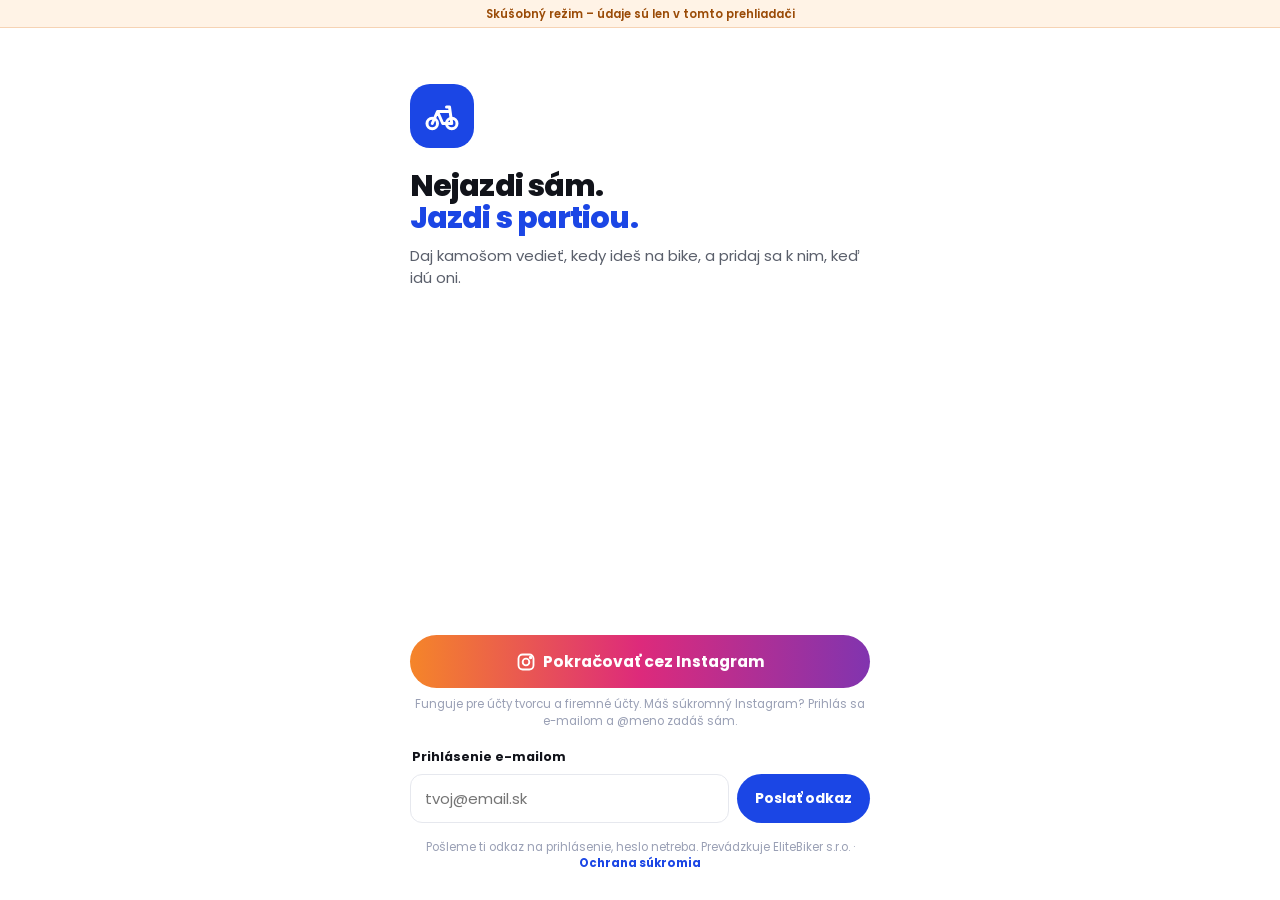
==== commit 2fdc5920: "Ostrá verzia: Supabase (databáza, chat, fotky), Instagram a Strava, mapa so špendlikom, logo EliteBi" ====
--- a/index.html
+++ b/index.html
@@ -3,473 +3,22 @@
 <head>
 <meta charset="utf-8">
 <meta name="viewport" content="width=device-width, initial-scale=1, viewport-fit=cover">
+<title>EliteBiker Ride – nejazdi sám</title>
 <meta name="theme-color" content="#1b46e5">
-<meta name="description" content="EliteBiker Ride – nejazdi sám. Daj partii vedieť, kedy ideš na bike, a pridaj sa k nim, keď idú oni.">
+<meta name="description" content="EliteBiker Ride – daj partii vedieť, kedy ideš na bike, a pridaj sa k nim, keď idú oni.">
 <meta name="apple-mobile-web-app-capable" content="yes">
 <meta name="mobile-web-app-capable" content="yes">
 <meta name="apple-mobile-web-app-title" content="EB Ride">
+<meta property="og:title" content="EliteBiker Ride – nejazdi sám">
+<meta property="og:description" content="Daj partii vedieť, kedy ideš na bike. Kto má čas, pridá sa.">
+<meta property="og:image" content="https://elitebikersk.github.io/elitebiker-ride/icon-512.png">
 <link rel="manifest" href="manifest.webmanifest">
 <link rel="icon" href="icon-192.png">
 <link rel="apple-touch-icon" href="icon-192.png">
-<meta property="og:title" content="EliteBiker Ride – nejazdi sám">
-<meta property="og:description" content="Daj partii vedieť, kedy ideš na bike. Kto má čas, pridá sa.">
-<title>EliteBiker Ride – demo</title>
 <link rel="preconnect" href="https://fonts.googleapis.com">
 <link href="https://fonts.googleapis.com/css2?family=Poppins:wght@400;500;600;700;800&display=swap" rel="stylesheet">
-<style>
-:root{--b:#1b46e5;--ink:#11131a;--tx:#3a4150;--mu:#5a5f6b;--li:#9aa0b5;--ln:#e6e8ee;--sf:#f4f6f8;--lb:#eef2ff;--lbl:#dfe4fb;--ok:#16a34a;}
-*{box-sizing:border-box;margin:0;padding:0}
-html,body{height:100%}
-body{font-family:Poppins,system-ui,sans-serif;background:#e9ecf3;color:var(--tx);-webkit-font-smoothing:antialiased;}
-button{font-family:inherit;cursor:pointer;border:0;background:none;color:inherit}
-input,textarea{font-family:inherit;font-size:15px;color:var(--ink)}
-.stage{min-height:100%;display:flex;align-items:center;justify-content:center;gap:56px;padding:32px}
-/* phone */
-.app{position:relative;width:390px;height:812px;border-radius:46px;border:10px solid var(--ink);background:var(--sf);overflow:hidden;box-shadow:0 30px 80px rgba(17,19,26,.22);flex:0 0 auto}
-.view{position:absolute;inset:0 0 74px 0;overflow-y:auto;overflow-x:hidden;scrollbar-width:none}
-.view::-webkit-scrollbar{display:none}
-.top{position:sticky;top:0;z-index:5;background:rgba(244,246,248,.92);backdrop-filter:blur(10px);padding:18px 18px 12px;display:flex;align-items:center;justify-content:space-between}
-.logo{display:flex;align-items:center;gap:8px;font-weight:800;color:var(--ink);font-size:17px;letter-spacing:-.02em}
-.logo i{width:30px;height:30px;border-radius:10px;background:var(--b);display:flex;align-items:center;justify-content:center;color:#fff}
-.logo span{color:var(--b)}
-.pad{padding:0 16px 24px}
-h1.t{font-size:23px;font-weight:800;color:var(--ink);letter-spacing:-.02em;line-height:1.15}
-h1.t span{color:var(--b)}
-.sub{color:var(--mu);font-size:14px;margin-top:4px}
-.eyebrow{font-size:11px;font-weight:700;letter-spacing:.16em;text-transform:uppercase;color:var(--b)}
-.sec-h{display:flex;align-items:baseline;justify-content:space-between;margin:22px 2px 10px}
-.sec-h b{font-size:15px;font-weight:800;color:var(--ink)}
-.sec-h small{font-size:12.5px;color:var(--mu)}
-/* nav */
-.nav{position:absolute;left:0;right:0;bottom:0;height:74px;background:#fff;border-top:1px solid var(--ln);display:flex;align-items:center;justify-content:space-around;padding-bottom:6px;z-index:20}
-.nav button{display:flex;flex-direction:column;align-items:center;gap:3px;font-size:10.5px;font-weight:600;color:var(--li);width:62px;position:relative}
-.nav button.on{color:var(--b)}
-.nav .plus{width:52px;height:52px;border-radius:999px;background:var(--b);color:#fff;justify-content:center;margin-top:-22px;box-shadow:0 10px 22px rgba(27,70,229,.35)}
-.dot{position:absolute;top:-3px;right:14px;min-width:17px;height:17px;border-radius:999px;background:#e23b2e;color:#fff;font-size:10px;font-weight:700;display:flex;align-items:center;justify-content:center;padding:0 4px}
-/* cards */
-.card{background:#fff;border:1px solid var(--ln);border-radius:16px;padding:16px;transition:box-shadow .18s,transform .18s,border-color .18s}
-.ride{margin-bottom:12px;cursor:pointer}
-.ride:hover{box-shadow:0 14px 30px rgba(17,19,26,.08);transform:translateY(-2px);border-color:#d9dcf7}
-.ride.off{border-color:#c9d3fb;background:linear-gradient(135deg,#eef2ff,#fff 70%)}
-.rh{display:flex;align-items:center;gap:10px}
-.av{width:38px;height:38px;border-radius:999px;background:var(--b);color:#fff;font-weight:700;font-size:14px;display:flex;align-items:center;justify-content:center;flex:0 0 auto;border:2px solid #fff}
-.av.dk{background:var(--ink)}.av.g{background:#7d8597}.av.s{width:28px;height:28px;font-size:11px}
-.av.lg{width:84px;height:84px;font-size:30px}
-.rh .nm{font-weight:700;color:var(--ink);font-size:14px;line-height:1.2}
-.rh .nm small{display:block;font-weight:500;color:var(--mu);font-size:12px}
-.time{margin-left:auto;text-align:right;font-weight:800;color:var(--ink);font-size:19px;line-height:1}
-.time small{display:block;font-size:11.5px;font-weight:600;color:var(--mu);margin-top:3px}
-.rt{font-weight:700;color:var(--ink);font-size:16px;margin:12px 0 8px;line-height:1.3}
-.meta{display:flex;flex-wrap:wrap;gap:6px}
-.chip{display:inline-flex;align-items:center;gap:5px;background:var(--sf);border:1px solid var(--ln);border-radius:999px;padding:4px 10px;font-size:12px;font-weight:600;color:var(--tx);white-space:nowrap}
-.chip.b{background:var(--b);border-color:var(--b);color:#fff}
-.chip.lb{background:var(--lb);border-color:var(--lbl);color:var(--b)}
-.chip svg{width:13px;height:13px}
-.rf{display:flex;align-items:center;justify-content:space-between;margin-top:14px}
-.stack{display:flex;align-items:center}
-.stack .av{margin-left:-8px}.stack .av:first-child{margin-left:0}
-.stack em{font-style:normal;font-size:12.5px;color:var(--mu);margin-left:8px;font-weight:500}
-.btn{display:inline-flex;align-items:center;justify-content:center;gap:7px;border-radius:999px;padding:10px 18px;font-weight:700;font-size:14px;background:var(--b);color:#fff;transition:transform .15s,filter .15s;min-height:40px}
-.btn:hover{filter:brightness(1.07)}
-.btn:active{transform:scale(.97)}
-.btn.gh{background:#fff;color:var(--ink);border:1.5px solid var(--ln)}
-.btn.in{background:#e8f6ee;color:var(--ok);border:1.5px solid #bfe6cd}
-.btn.full{width:100%;padding:14px;font-size:15px}
-.btn.sm{padding:7px 14px;min-height:34px;font-size:13px}
-.hero{background:var(--b);color:#fff;border-radius:20px;padding:18px;margin-top:6px;position:relative;overflow:hidden}
-.hero b{display:block;font-size:18px;font-weight:800;letter-spacing:-.01em}
-.hero p{font-size:13.5px;opacity:.85;margin:4px 0 14px;max-width:80%}
-.hero .btn{background:#fff;color:var(--b)}
-.hero svg.deco{position:absolute;right:-18px;bottom:-14px;width:150px;opacity:.16}
-.filters{display:flex;gap:8px;overflow-x:auto;scrollbar-width:none;margin:16px -16px 0;padding:0 16px}
-.filters::-webkit-scrollbar{display:none}
-.filters button{flex:0 0 auto;border:1.5px solid var(--ln);background:#fff;border-radius:999px;padding:8px 14px;font-size:13px;font-weight:600;color:var(--tx);display:flex;gap:6px;align-items:center}
-.filters button.on{background:var(--ink);border-color:var(--ink);color:#fff}
-.filters svg{width:15px;height:15px}
-.dayh{font-size:12px;font-weight:700;letter-spacing:.1em;text-transform:uppercase;color:var(--mu);margin:20px 2px 10px}
-.empty{text-align:center;color:var(--mu);font-size:14px;padding:30px 10px}
-/* list rows */
-.row{display:flex;align-items:center;gap:12px;padding:12px 0;border-bottom:1px solid var(--ln)}
-.row:last-child{border-bottom:0}
-.row .grow{flex:1;min-width:0}
-.row .grow b{display:block;color:var(--ink);font-size:14.5px;font-weight:700}
-.row .grow small{display:block;color:var(--mu);font-size:12.5px;white-space:nowrap;overflow:hidden;text-overflow:ellipsis}
-.ig{display:inline-flex;align-items:center;gap:4px;color:var(--b);font-weight:600;font-size:12.5px}
-.ig svg{width:13px;height:13px}
-.live{display:inline-flex;align-items:center;gap:5px;color:var(--ok);font-weight:600}
-.live:before{content:"";width:7px;height:7px;border-radius:999px;background:var(--ok)}
-.search{display:flex;align-items:center;gap:8px;background:#fff;border:1.5px solid var(--ln);border-radius:999px;padding:0 14px;height:46px;margin-top:14px}
-.search input{border:0;outline:0;flex:1;background:none}
-.search svg{width:18px;height:18px;color:var(--li)}
-.invite{background:linear-gradient(135deg,#eef2ff,#f6f8ff);border:1px solid var(--lbl);border-radius:18px;padding:16px;margin-top:14px;display:flex;gap:12px;align-items:center}
-.invite b{color:var(--ink);font-size:14.5px;display:block}
-.invite small{color:var(--mu);font-size:12.5px}
-.code{font-weight:800;letter-spacing:.12em;color:var(--b)}
-/* notif */
-.nt{display:flex;gap:12px;padding:14px;margin-bottom:10px}
-.nt.new{border-color:var(--lbl);background:#f8f9ff}
-.nt p{font-size:13.5px;color:var(--tx);line-height:1.45}
-.nt p b{color:var(--ink)}
-.nt small{display:block;color:var(--li);font-size:11.5px;margin-top:3px}
-.nt .acts{margin-top:9px;display:flex;gap:8px}
-/* profile */
-.prof{text-align:center;padding:10px 0 0}
-.prof .av{margin:0 auto 12px;border:4px solid #fff;box-shadow:0 8px 24px rgba(17,19,26,.12)}
-.prof h2{font-size:21px;font-weight:800;color:var(--ink)}
-.stats{display:grid;grid-template-columns:repeat(3,1fr);gap:8px;margin-top:18px}
-.stats div{background:#fff;border:1px solid var(--ln);border-radius:14px;padding:12px 6px;text-align:center}
-.stats b{display:block;font-size:19px;font-weight:800;color:var(--ink)}
-.stats small{font-size:11.5px;color:var(--mu)}
-.kv{display:flex;justify-content:space-between;align-items:center;padding:12px 0;border-bottom:1px solid var(--ln);font-size:14px}
-.kv:last-child{border-bottom:0}
-.kv span{color:var(--mu)}
-.kv b{color:var(--ink);font-weight:600;text-align:right}
-.badges{display:grid;grid-template-columns:repeat(4,1fr);gap:8px}
-.badge{text-align:center;font-size:11px;color:var(--mu);font-weight:600}
-.badge i{display:flex;width:52px;height:52px;margin:0 auto 6px;border-radius:16px;background:var(--lb);align-items:center;justify-content:center;font-size:24px;font-style:normal}
-.badge.lock i{background:var(--sf);filter:grayscale(1);opacity:.5}
-.perk{display:flex;gap:12px;align-items:center;padding:12px 0;border-bottom:1px solid var(--ln)}
-.perk:last-child{border-bottom:0}
-.perk i{width:40px;height:40px;border-radius:12px;background:rgba(27,70,229,.1);display:flex;align-items:center;justify-content:center;font-style:normal;font-size:19px;flex:0 0 auto}
-.perk b{display:block;color:var(--ink);font-size:14px}
-.perk small{color:var(--mu);font-size:12.5px}
-/* sheet */
-.sheet{position:absolute;inset:0;z-index:40;overflow-x:hidden;background:var(--sf);transform:translateY(100%);transition:transform .32s cubic-bezier(.2,.8,.2,1);overflow-y:auto;scrollbar-width:none}
-.sheet::-webkit-scrollbar{display:none}
-.sheet.open{transform:none}
-.sh-top{position:sticky;top:0;z-index:3;display:flex;align-items:center;gap:10px;padding:16px;background:rgba(244,246,248,.94);backdrop-filter:blur(10px)}
-.sh-top b{font-size:16px;font-weight:800;color:var(--ink);flex:1}
-.icb{width:40px;height:40px;border-radius:999px;background:#fff;border:1px solid var(--ln);display:flex;align-items:center;justify-content:center;color:var(--ink)}
-.icb svg{width:19px;height:19px}
-.map{height:190px;border-radius:18px;overflow:hidden;background:#e7ecf6;position:relative}
-.map svg{width:100%;height:100%;display:block}
-.map .lbl{position:absolute;left:12px;bottom:12px;background:#fff;border-radius:999px;padding:5px 11px;font-size:12px;font-weight:600;color:var(--ink);box-shadow:0 4px 12px rgba(17,19,26,.1)}
-.grid4{display:grid;grid-template-columns:repeat(4,minmax(0,1fr));gap:8px;margin-top:12px}
-.grid4 div{background:#fff;border:1px solid var(--ln);border-radius:14px;padding:10px 6px;text-align:center}
-.grid4 b{display:block;color:var(--ink);font-size:14px;white-space:nowrap;overflow:hidden;text-overflow:ellipsis;font-weight:800}
-.grid4 small{font-size:11px;color:var(--mu)}
-.note{background:var(--lb);border:1px solid var(--lbl);border-radius:14px;padding:12px 14px;font-size:13.5px;color:#2b3340;margin-top:12px;line-height:1.5}
-.cm{display:flex;gap:10px;margin-bottom:12px}
-.cm .bub{background:#fff;border:1px solid var(--ln);border-radius:4px 14px 14px 14px;padding:9px 12px;font-size:13.5px;line-height:1.45}
-.cm .bub b{display:block;font-size:12px;color:var(--ink)}
-.cm.me{flex-direction:row-reverse}
-.cm.me .bub{background:var(--b);color:#fff;border-color:var(--b);border-radius:14px 4px 14px 14px}
-.cm.me .bub b{color:#fff}
-.cin{display:flex;gap:8px;margin-top:4px}
-.cin input{flex:1;min-width:0;border:1.5px solid var(--ln);border-radius:999px;padding:0 16px;height:44px;outline:0;background:#fff}
-.cin input:focus{border-color:var(--b)}
-.sticky-act{position:sticky;bottom:0;padding:12px 16px 18px;background:linear-gradient(transparent,var(--sf) 30%);display:flex;gap:8px}
-/* form */
-.fl{font-size:12.5px;font-weight:700;color:var(--ink);margin:18px 2px 8px;display:block}
-.opts{display:flex;flex-wrap:wrap;gap:8px}
-.opts button{border:1.5px solid var(--ln);background:#fff;border-radius:999px;padding:9px 14px;font-size:13.5px;font-weight:600;color:var(--tx);display:flex;gap:6px;align-items:center}
-.opts button.on{border-color:var(--b);background:var(--lb);color:var(--b)}
-.opts svg{width:16px;height:16px}
-.types{display:grid;grid-template-columns:repeat(4,1fr);gap:8px}
-.types button{background:#fff;border:1.5px solid var(--ln);border-radius:14px;padding:12px 4px;display:flex;flex-direction:column;align-items:center;gap:6px;font-size:12px;font-weight:700;color:var(--tx)}
-.types button svg{width:26px;height:26px;color:var(--mu)}
-.types button.on{border-color:var(--b);background:var(--lb);color:var(--b)}
-.types button.on svg{color:var(--b)}
-.inp{width:100%;border:1.5px solid var(--ln);border-radius:12px;padding:12px 14px;outline:0;background:#fff}
-.inp:focus{border-color:var(--b)}
-.two{display:grid;grid-template-columns:1fr 1fr;gap:8px}
-.days{display:flex;gap:8px;overflow-x:auto;scrollbar-width:none;margin:0 -16px;padding:0 16px}
-.days::-webkit-scrollbar{display:none}
-.days button{flex:0 0 auto;width:58px;border:1.5px solid var(--ln);background:#fff;border-radius:14px;padding:8px 0;text-align:center;font-size:11px;font-weight:600;color:var(--mu)}
-.days button b{display:block;font-size:17px;color:var(--ink);font-weight:800}
-.days button.on{border-color:var(--b);background:var(--b);color:#dfe4fb}
-.days button.on b{color:#fff}
-/* toast */
-.toast{position:absolute;left:16px;right:16px;bottom:88px;z-index:60;background:var(--ink);color:#fff;border-radius:14px;padding:12px 14px;font-size:13.5px;display:flex;gap:10px;align-items:center;transform:translateY(20px);opacity:0;pointer-events:none;transition:.25s}
-.toast.show{transform:none;opacity:1}
-.toast i{width:26px;height:26px;border-radius:999px;background:var(--ok);display:flex;align-items:center;justify-content:center;flex:0 0 auto;font-style:normal}
-/* concept panel */
-.concept{max-width:470px}
-.concept h1{font-size:40px;font-weight:800;color:var(--ink);letter-spacing:-.03em;line-height:1.05;margin:10px 0 12px}
-.concept h1 span{color:var(--b)}
-.concept>p{font-size:16px;color:var(--mu);line-height:1.55}
-.steps{margin-top:26px;display:grid;gap:12px}
-.step{display:flex;gap:14px;background:#fff;border:1px solid var(--ln);border-radius:16px;padding:14px 16px}
-.step i{width:32px;height:32px;border-radius:999px;background:var(--b);color:#fff;font-style:normal;font-weight:800;display:flex;align-items:center;justify-content:center;flex:0 0 auto;font-size:14px}
-.step b{color:var(--ink);display:block;font-size:15px}
-.step small{color:var(--mu);font-size:13.5px;line-height:1.45;display:block;margin-top:2px}
-.tryit{margin-top:22px;background:var(--lb);border:1px solid var(--lbl);border-radius:16px;padding:14px 16px;font-size:13.5px;color:#2b3340;line-height:1.55}
-.tryit b{color:var(--ink)}
-.demo-tag{display:inline-block;margin-top:16px;font-size:12px;color:var(--li)}
-.phg{display:grid;grid-template-columns:repeat(3,1fr);gap:6px}
-.ph{position:relative;border-radius:12px;overflow:hidden;aspect-ratio:1;cursor:pointer}
-.ph svg{position:absolute;inset:0;width:100%;height:100%;display:block}
-.ph .who{position:absolute;left:6px;bottom:6px;right:6px;display:flex;align-items:center;gap:4px;color:#fff;font-size:10.5px;font-weight:700;text-shadow:0 1px 3px rgba(0,0,0,.5);white-space:nowrap;overflow:hidden}
-.ph .who .av{flex:0 0 auto;width:20px;height:20px;font-size:9px;border-width:1.5px}
-.ph .k{position:absolute;right:6px;top:6px;background:rgba(17,19,26,.55);color:#fff;border-radius:999px;padding:2px 7px;font-size:10px;font-weight:700;display:flex;gap:3px;align-items:center}
-.ph .k svg{position:static;width:10px;height:10px}
-.ph.ring{box-shadow:inset 0 0 0 3px #E1306C}
-.cap{font-size:12.5px;color:var(--mu);margin-top:8px}
-.cap b{color:var(--ink)}
-.conn{display:flex;align-items:center;gap:12px;padding:12px 0;border-bottom:1px solid var(--ln)}
-.conn:last-child{border-bottom:0}
-.conn .lg{width:40px;height:40px;border-radius:12px;display:flex;align-items:center;justify-content:center;color:#fff;flex:0 0 auto}
-.conn .lg svg{width:22px;height:22px}
-.conn .grow{flex:1;min-width:0}
-.conn .grow b{display:block;color:var(--ink);font-size:14px}
-.conn .grow small{color:var(--mu);font-size:12px;line-height:1.35;display:block}
-.strava-bg{background:#FC4C02}.ig-bg{background:#E1306C}
-.own{background:#fff7f2;border:1px solid #fde0cf;border-radius:14px;padding:12px 14px;margin-top:12px}
-.own .h{display:flex;justify-content:space-between;align-items:center;font-size:12px;color:#b5470f;font-weight:700}
-.own .g{display:grid;grid-template-columns:repeat(3,1fr);gap:6px;margin-top:8px;text-align:center}
-.own .g b{display:block;font-size:17px;color:var(--ink);font-weight:800}
-.own .g small{font-size:11px;color:var(--mu)}
-.btn.str{background:#FC4C02;white-space:nowrap}
-.btn.igb{background:#E1306C}
-.story-wrap{display:flex;justify-content:center;padding:4px 0 14px}
-.story{width:236px;aspect-ratio:9/16;border-radius:22px;overflow:hidden;position:relative;background:linear-gradient(165deg,#1b46e5 0%,#132b8f 55%,#11131a 100%);color:#fff;padding:20px 16px;display:flex;flex-direction:column;box-shadow:0 20px 40px rgba(17,19,26,.25)}
-.story .sm{font-size:10px;font-weight:700;letter-spacing:.16em;text-transform:uppercase;opacity:.8}
-.story h3{font-size:22px;font-weight:800;line-height:1.1;margin:8px 0 6px;letter-spacing:-.02em}
-.story .when{font-size:13px;opacity:.9}
-.story .smap{margin:14px -4px 0;height:110px;border-radius:14px;overflow:hidden}
-.story .smap svg{width:100%;height:100%;display:block}
-.story .nums{display:flex;gap:14px;margin-top:12px;font-size:11px;opacity:.85}
-.story .nums b{display:block;font-size:17px}
-.story .stk{margin-top:auto;background:#fff;color:var(--ink);border-radius:12px;padding:9px 10px;font-size:12px;font-weight:700;display:flex;align-items:center;gap:8px}
-.story .stk i{width:26px;height:26px;border-radius:8px;background:var(--b);color:#fff;display:flex;align-items:center;justify-content:center;font-style:normal}
-.story .stk small{display:block;font-weight:500;color:var(--mu);font-size:10.5px}
-.info{font-size:12.5px;color:var(--mu);line-height:1.5;margin-top:12px;text-align:center}
-
-@media (prefers-reduced-motion:reduce){*{transition:none!important}}
-
-.pic{width:38px;height:38px;border-radius:999px;overflow:hidden;flex:0 0 auto;display:inline-block;border:2px solid #fff;background:#fff;vertical-align:middle}
-.pic svg{width:100%;height:100%;display:block}
-.pic.ring{padding:2px;background:linear-gradient(45deg,#f9ce34,#ee2a7b,#6228d7);border:0;cursor:pointer}
-.pic.ring svg{border-radius:999px;border:2px solid #fff;box-sizing:border-box}
-.pic.s{width:28px;height:28px}.pic.xs{width:20px;height:20px;border-width:1.5px}.pic.lg{width:92px;height:92px}.pic.md{width:52px;height:52px}
-.stack .pic{margin-left:-8px}.stack .pic:first-child{margin-left:0}
-.ph .who .pic{width:20px;height:20px;border-width:1.5px;flex:0 0 auto;position:relative}
-.ph .who .pic svg{position:static;width:100%;height:100%}
-.ph .k,.ph .who{z-index:2}
-.handle{font-weight:700;color:var(--ink)}
-.vf{display:inline-flex;width:13px;height:13px;border-radius:999px;background:var(--b);color:#fff;align-items:center;justify-content:center;vertical-align:-1px;margin-left:3px}
-.vf svg{width:9px;height:9px}
-/* onboarding */
-.onb{position:absolute;inset:0;z-index:70;background:#fff;display:flex;flex-direction:column;padding:56px 24px 28px;transition:opacity .3s}
-.onb.hide{opacity:0;pointer-events:none}
-.onb .big{width:64px;height:64px;border-radius:20px;background:var(--b);color:#fff;display:flex;align-items:center;justify-content:center}
-.onb .big svg{width:36px;height:36px}
-.onb h1{font-size:30px;font-weight:800;color:var(--ink);letter-spacing:-.03em;line-height:1.08;margin:22px 0 10px}
-.onb h1 span{color:var(--b)}
-.onb p{color:var(--mu);font-size:15px;line-height:1.5}
-.onb .faces{display:flex;margin:26px 0 0}
-.onb .faces .pic{width:46px;height:46px;margin-left:-10px}.onb .faces .pic:first-child{margin-left:0}
-.btn.igl{background:linear-gradient(90deg,#f58529,#dd2a7b,#8134af);width:100%;padding:15px;font-size:15.5px}
-.onb .alt{display:block;text-align:center;margin-top:14px;font-size:13.5px;color:var(--mu);font-weight:600}
-.onb .alt b{color:var(--b)}
-.onb .legal{font-size:11.5px;color:var(--li);text-align:center;margin-top:16px;line-height:1.45}
-.load{display:flex;flex-direction:column;align-items:center;justify-content:center;flex:1;gap:16px;color:var(--mu);font-size:14px}
-.spin{width:44px;height:44px;border-radius:999px;border:4px solid var(--lb);border-top-color:#dd2a7b;animation:sp 1s linear infinite}
-@keyframes sp{to{transform:rotate(360deg)}}
-.igcard{border:1px solid var(--ln);border-radius:18px;padding:18px;text-align:center;margin-top:18px}
-.igcard .n{font-size:18px;font-weight:800;color:var(--ink);margin-top:10px}
-.igcard .stt{display:flex;justify-content:center;gap:22px;margin-top:12px;font-size:12px;color:var(--mu)}
-.igcard .stt b{display:block;font-size:16px;color:var(--ink)}
-.src{display:inline-flex;align-items:center;gap:5px;font-size:11.5px;font-weight:600;color:#c13584;background:#fdeef6;border-radius:999px;padding:3px 9px;margin-top:10px}
-.src svg{width:12px;height:12px}
-/* templates + invites */
-.tpl{display:flex;gap:10px;overflow-x:auto;scrollbar-width:none;margin:0 -16px;padding:2px 16px 4px}
-.tpl::-webkit-scrollbar{display:none}
-.tpl button{flex:0 0 200px;text-align:left;background:#fff;border:1.5px solid var(--ln);border-radius:16px;padding:12px 13px}
-.tpl button.on{border-color:var(--b);background:var(--lb)}
-.tpl button b{display:block;font-size:13.5px;color:var(--ink);line-height:1.25;margin:6px 0 4px}
-.tpl button small{display:block;font-size:11.5px;color:var(--mu)}
-.tpl .ty{display:flex;align-items:center;gap:5px;font-size:11px;font-weight:700;color:var(--b);text-transform:uppercase;letter-spacing:.06em}
-.tpl .ty svg{width:14px;height:14px}
-.tpl .stack{margin-top:8px}
-.filled{display:flex;align-items:center;gap:8px;background:#e8f6ee;border:1px solid #bfe6cd;color:#13723a;border-radius:12px;padding:9px 12px;font-size:12.5px;font-weight:600;margin-top:10px}
-.pick{display:flex;gap:12px;overflow-x:auto;scrollbar-width:none;margin:0 -16px;padding:2px 16px 4px}
-.pick::-webkit-scrollbar{display:none}
-.pick button{flex:0 0 auto;width:64px;text-align:center;font-size:10.5px;font-weight:600;color:var(--mu);position:relative}
-.pick button .pic{width:52px;height:52px;margin:0 auto 5px;display:block;opacity:.55;transition:.15s}
-.pick button.on .pic{opacity:1;box-shadow:0 0 0 3px var(--b)}
-.pick button.on{color:var(--b)}
-.pick button .ck{position:absolute;top:34px;right:6px;width:20px;height:20px;border-radius:999px;background:var(--b);color:#fff;border:2px solid #fff;display:none;align-items:center;justify-content:center}
-.pick button.on .ck{display:flex}
-.pick button .ck svg{width:11px;height:11px}
-.quick{display:flex;gap:6px;flex-wrap:wrap;margin-bottom:10px}
-.quick button{font-size:12px;font-weight:700;color:var(--b);background:var(--lb);border:1px solid var(--lbl);border-radius:999px;padding:5px 11px}
-.inv-row{display:flex;align-items:center;gap:12px;padding:10px 0;border-bottom:1px solid var(--ln);cursor:pointer}
-.inv-row:last-child{border-bottom:0}
-.inv-row .grow{flex:1;min-width:0}
-.inv-row .grow b{display:block;color:var(--ink);font-size:14px}
-.inv-row .grow small{color:var(--mu);font-size:12px}
-.cb{width:24px;height:24px;border-radius:8px;border:2px solid var(--ln);display:flex;align-items:center;justify-content:center;color:#fff;flex:0 0 auto}
-.cb svg{width:14px;height:14px}
-.inv-row.on .cb{background:var(--b);border-color:var(--b)}
-.inv-row.dis{opacity:.5;cursor:default}
-.invited{font-size:12px;color:var(--b);font-weight:700}
-/* klub */
-.kh{background:linear-gradient(150deg,#1b46e5,#11131a);color:#fff;border-radius:20px;padding:18px;position:relative;overflow:hidden}
-.kh .lv{display:inline-flex;align-items:center;gap:6px;background:rgba(255,255,255,.14);border-radius:999px;padding:4px 10px;font-size:11.5px;font-weight:700}
-.kh .pts{font-size:34px;font-weight:800;letter-spacing:-.02em;margin-top:10px;line-height:1}
-.kh .pts small{font-size:13px;font-weight:600;opacity:.75;margin-left:4px}
-.kh .bar{height:8px;border-radius:999px;background:rgba(255,255,255,.18);margin-top:14px;overflow:hidden}
-.kh .bar i{display:block;height:100%;background:#fff;border-radius:999px}
-.kh p{font-size:12.5px;opacity:.8;margin-top:8px}
-.kh .earn{display:grid;grid-template-columns:repeat(3,1fr);gap:6px;margin-top:14px}
-.kh .earn div{background:rgba(255,255,255,.1);border-radius:12px;padding:8px 6px;text-align:center;font-size:10.5px;opacity:.95}
-.kh .earn b{display:block;font-size:14px}
-.pbar{height:8px;border-radius:999px;background:var(--sf);overflow:hidden;margin-top:10px}
-.pbar i{display:block;height:100%;background:var(--b);border-radius:999px}
-.kc{display:flex;gap:12px;align-items:flex-start}
-.kc .ic{width:44px;height:44px;border-radius:13px;background:rgba(27,70,229,.1);display:flex;align-items:center;justify-content:center;font-size:21px;flex:0 0 auto}
-.kc .grow{flex:1;min-width:0}
-.kc b{display:block;color:var(--ink);font-size:14.5px;line-height:1.3}
-.kc small{display:block;color:var(--mu);font-size:12.5px;line-height:1.45;margin-top:2px}
-.kc .btn{margin-top:10px}
-.warn{border-color:#f6d3b4;background:#fffaf5}
-.rw{display:flex;align-items:center;gap:12px;padding:11px 0;border-bottom:1px solid var(--ln)}
-.rw:last-child{border-bottom:0}
-.rw i{font-style:normal;font-size:20px;width:36px;text-align:center}
-.rw .grow{flex:1}
-.rw b{display:block;color:var(--ink);font-size:13.5px}
-.rw small{color:var(--mu);font-size:12px}
-.cost{font-size:12px;font-weight:800;color:var(--b);background:var(--lb);border-radius:999px;padding:6px 11px;white-space:nowrap}
-.cost.no{color:var(--li);background:var(--sf)}
-.amb{display:flex;gap:10px;overflow-x:auto;scrollbar-width:none;margin:0 -16px;padding:0 16px}
-.amb::-webkit-scrollbar{display:none}
-.amb .card{flex:0 0 150px;text-align:center;padding:14px 10px}
-.amb .card b{display:block;font-size:13px;color:var(--ink);margin-top:8px}
-.amb .card small{display:block;font-size:11.5px;color:var(--mu);margin-top:2px}
-.sos{display:flex;align-items:center;gap:12px;background:var(--ink);color:#fff;border-radius:16px;padding:14px 16px;margin-top:12px}
-.sos b{display:block;font-size:14px}
-.sos small{opacity:.75;font-size:12px}
-.sos .btn{margin-left:auto;background:#fff;color:var(--ink)}
-.pts-pill{display:inline-flex;align-items:center;gap:4px;background:var(--lb);color:var(--b);border:1px solid var(--lbl);border-radius:999px;padding:5px 10px;font-size:12px;font-weight:800}
-.age{display:inline-block;font-weight:600;color:var(--mu);background:var(--sf);border:1px solid var(--ln);border-radius:999px;font-size:10.5px;line-height:1;padding:3px 6px;margin-left:5px;vertical-align:1px}
-.onb{overflow-y:auto;scrollbar-width:none}
-.lockbox{display:flex;gap:12px;align-items:center;background:#fff;border:1.5px dashed var(--ln);border-radius:14px;padding:14px 16px;font-size:24px}
-.lockbox b{display:block;font-size:14px;color:var(--ink)}
-.lockbox small{display:block;font-size:12.5px;color:var(--mu);line-height:1.45;margin-top:2px}
-.scs{display:flex;gap:8px;overflow-x:auto;scrollbar-width:none;margin:0 -16px;padding:2px 16px 6px}
-.scs::-webkit-scrollbar{display:none}
-.scs button{flex:0 0 auto;display:flex;flex-direction:column;align-items:center;gap:4px;min-width:92px;background:#fff;border:1.5px solid var(--ln);border-radius:16px;padding:10px 10px 9px;font-size:12px;font-weight:700;color:var(--ink)}
-.scs button i{font-style:normal;font-size:22px;line-height:1}
-.scs button small{font-size:10.5px;font-weight:600;color:var(--mu)}
-.scs button.on{border-color:var(--b);background:var(--b);color:#fff}
-.scs button.on small{color:#dfe4fb}
-.scs button.add{border-style:dashed;color:var(--b)}
-.scform{display:flex;gap:8px;margin-top:8px}
-.scform input{flex:1;min-width:0;border:1.5px solid var(--b);border-radius:999px;padding:0 14px;height:42px;outline:0}
-.tog{display:flex;align-items:center;gap:12px;background:#fff;border:1px solid var(--ln);border-radius:14px;padding:12px 14px;margin-top:14px;cursor:pointer}
-.tog b{display:block;font-size:13.5px;color:var(--ink)}
-.tog small{font-size:12px;color:var(--mu)}
-.sw{margin-left:auto;flex:0 0 auto;width:44px;height:26px;border-radius:999px;background:#d5d8e0;position:relative;transition:.2s}
-.sw:after{content:"";position:absolute;top:3px;left:3px;width:20px;height:20px;border-radius:999px;background:#fff;transition:.2s;box-shadow:0 1px 3px rgba(0,0,0,.2)}
-.sw.on{background:var(--b)}.sw.on:after{left:21px}
-.sendbar{position:sticky;bottom:0;margin:0 -16px;padding:12px 16px 18px;background:linear-gradient(transparent,var(--sf) 25%)}
-.sendbar>div{display:flex;align-items:center;gap:10px;background:var(--b);color:#fff;border-radius:18px;padding:10px 10px 10px 16px;box-shadow:0 10px 24px rgba(27,70,229,.3)}
-.sendbar .who{flex:1;min-width:0;font-size:13px;font-weight:600;white-space:nowrap;overflow:hidden;text-overflow:ellipsis}
-.sendbar .who small{display:block;font-size:11px;font-weight:500;opacity:.8}
-.sendbar .btn{background:#fff;color:var(--b);flex:0 0 auto}
-.rpill{display:flex;align-items:center;gap:10px;background:#fff;border:1px solid var(--ln);border-radius:14px;padding:10px 12px}
-.rpill .ic{width:36px;height:36px;border-radius:11px;background:var(--lb);color:var(--b);display:flex;align-items:center;justify-content:center;flex:0 0 auto}
-.rpill .ic svg{width:20px;height:20px}
-.rpill b{display:block;color:var(--ink);font-size:14px}
-.rpill small{color:var(--mu);font-size:12px}
-.disc{display:grid;grid-template-columns:1fr 1fr;gap:10px}
-.disc a{display:block;background:#fff;border:1px solid var(--ln);border-radius:16px;padding:14px;text-decoration:none;color:var(--tx);transition:box-shadow .18s,transform .18s,border-color .18s}
-.disc a:hover{box-shadow:0 14px 30px rgba(17,19,26,.08);transform:translateY(-3px);border-color:#d9dcf7}
-.disc i{font-style:normal;font-size:24px}
-.disc b{display:block;color:var(--ink);font-size:14px;margin-top:6px}
-.disc small{display:block;color:var(--mu);font-size:11.5px;line-height:1.4;margin-top:2px}
-.disc .soon{display:inline-block;margin-top:8px;font-size:10.5px;font-weight:700;color:#ea7a17;background:#fff3e6;border-radius:999px;padding:3px 8px}
-.disc .go{display:block;margin-top:8px;font-size:12px;font-weight:700;color:var(--b)}
-.shop{display:flex;align-items:center;gap:12px;background:linear-gradient(135deg,#eef2ff,#f6f8ff);border:1px solid var(--lbl);border-radius:18px;padding:14px 16px;margin-top:12px}
-.shop .grow{flex:1;min-width:0}
-.shop b{display:block;color:var(--ink);font-size:14.5px}
-.shop small{color:var(--mu);font-size:12.5px}
-.shop a.btn{text-decoration:none;flex:0 0 auto}
-.act{display:flex;align-items:center;gap:12px;padding:11px 0;border-bottom:1px solid #fde0cf}
-.act:last-child{border-bottom:0}
-.act .ic{width:34px;height:34px;border-radius:10px;background:#fff;border:1px solid #fde0cf;display:flex;align-items:center;justify-content:center;color:#FC4C02;flex:0 0 auto}
-.act .ic svg{width:18px;height:18px}
-.act .grow{flex:1;min-width:0}
-.act b{display:block;font-size:13.5px;color:var(--ink)}
-.act small{font-size:12px;color:var(--mu)}
-.wk{display:flex;align-items:flex-end;gap:6px;height:60px;margin-top:10px}
-.wk div{flex:1;text-align:center;font-size:10px;color:var(--mu)}
-.wk div i{display:block;background:#FC4C02;border-radius:5px 5px 2px 2px;margin-bottom:4px;opacity:.85}
-.pic img{width:100%;height:100%;object-fit:cover;display:block;border-radius:999px}
-.pic.ring img{border:2px solid #fff;box-sizing:border-box}
-.upt{display:flex;flex-direction:column;align-items:center;justify-content:center;gap:4px;aspect-ratio:1;border:2px dashed #c9d3fb;background:var(--lb);color:var(--b);border-radius:12px;font-size:11.5px;font-weight:700;cursor:pointer;text-align:center;padding:4px}
-.upt input{display:none}
-.ph img.real{position:absolute;inset:0;width:100%;height:100%;object-fit:cover}
-.ph .k.inapp{background:var(--b)}
-.viewer img{width:100%;border-radius:16px;display:block;max-height:460px;object-fit:cover}
-.upl{display:inline-flex;align-items:center;gap:6px;font-size:12.5px;font-weight:700;color:var(--b);cursor:pointer;margin-top:10px}
-.upl input{display:none}
-
-/* ===== RESPONZÍVNE ROZLOŽENIE: mobil → tablet → počítač ===== */
-.sheet{visibility:hidden;transition:transform .32s cubic-bezier(.2,.8,.2,1),visibility 0s linear .32s}
-.sheet.open{visibility:visible;transition:transform .32s cubic-bezier(.2,.8,.2,1),visibility 0s}
-html,body{height:100%;overflow:hidden}
-body{background:var(--sf)}
-.stage{display:flex;height:100vh;height:100dvh;padding:0;gap:0;align-items:stretch;justify-content:stretch;min-height:0}
-.app{flex:1 1 auto;min-width:0;width:auto;height:100%;border:0;border-radius:0;box-shadow:none}
-.concept{display:none}
-.nav-logo,.nav-foot{display:none}
-.nav{height:calc(74px + env(safe-area-inset-bottom));padding-bottom:calc(6px + env(safe-area-inset-bottom))}
-.view{bottom:calc(74px + env(safe-area-inset-bottom))}
-.toast{bottom:calc(88px + env(safe-area-inset-bottom))}
-.top{padding-top:calc(18px + env(safe-area-inset-top))}
-.sh-top{padding-top:calc(16px + env(safe-area-inset-top))}
-.onb{padding-top:calc(56px + env(safe-area-inset-top));padding-bottom:calc(28px + env(safe-area-inset-bottom))}
-.sticky-act,.sendbar{padding-bottom:calc(18px + env(safe-area-inset-bottom))}
-.scrim{position:absolute;inset:0;background:rgba(17,19,26,.38);opacity:0;pointer-events:none;transition:opacity .25s;z-index:35}
-.nav button,.btn,.icb,.chip,.filters button{-webkit-tap-highlight-color:transparent}
-@media (max-width:359px){
-  .grid4 b{font-size:12.5px}.stats b{font-size:17px}
-  .types button{font-size:11px;padding:10px 2px}
-  .nav button{width:56px;font-size:10px}
-  h1.t{font-size:21px}
-}
-@media (min-width:600px){
-  .view .top,.view .pad{padding-left:max(16px,calc(50% - 340px));padding-right:max(16px,calc(50% - 340px))}
-  .sheet .sh-top,.sheet>.pad,.sheet>form.pad,.sheet .sticky-act{padding-left:max(16px,calc(50% - 320px));padding-right:max(16px,calc(50% - 320px))}
-  .sendbar{margin:0}
-  .nav{justify-content:center;gap:36px}
-  .phg{grid-template-columns:repeat(4,1fr)}
-  .hero p{max-width:65%}
-  .onb{padding-left:max(24px,calc(50% - 230px));padding-right:max(24px,calc(50% - 230px))}
-  .toast{left:50%;right:auto;width:420px;margin-left:-210px}
-  .disc{grid-template-columns:repeat(4,1fr)}
-  .kh .earn{grid-template-columns:repeat(3,1fr)}
-}
-@media (min-width:1024px){
-  .nav{top:0;bottom:0;left:0;right:auto;width:250px;height:auto;flex-direction:column;align-items:stretch;justify-content:flex-start;gap:4px;padding:24px 16px;border-top:0;border-right:1px solid var(--ln)}
-  .nav-logo{display:flex;order:-2;margin:0 6px 22px;font-size:18px}
-  .nav button{flex-direction:row;width:auto;gap:12px;font-size:14.5px;padding:11px 14px;border-radius:12px;color:var(--mu);justify-content:flex-start;position:relative}
-  .nav button:hover{background:var(--sf);color:var(--ink)}
-  .nav button.on{background:var(--lb);color:var(--b)}
-  .nav .plus{order:-1;width:auto;height:48px;margin:0 0 14px;border-radius:999px;justify-content:center;color:#fff;font-size:15px;font-weight:700;box-shadow:0 10px 22px rgba(27,70,229,.25)}
-  .nav .plus svg{width:20px;height:20px}
-  .nav .plus::after{content:"Nová jazda"}
-  .nav .plus:hover{background:var(--b);color:#fff;filter:brightness(1.07)}
-  .nav-foot{display:block;margin-top:auto;padding:14px 8px 0;border-top:1px solid var(--ln);font-size:12px;color:var(--li);line-height:1.6}
-  .nav-foot a{color:var(--b);font-weight:700;text-decoration:none;font-size:13px}
-  .view{left:250px;bottom:0}
-  .view .top .logo{visibility:hidden}
-  .toast{left:auto;right:24px;bottom:24px;width:380px;margin:0}
-  .sheet{left:auto;width:540px;max-width:100%;box-shadow:-24px 0 60px rgba(17,19,26,.18);transform:translateX(105%)}
-  .sheet.open{transform:none}
-  .sheet .sh-top,.sheet>.pad,.sheet>form.pad,.sheet .sticky-act{padding-left:22px;padding-right:22px}
-  .sheet .phg{grid-template-columns:repeat(3,1fr)}
-  .scrim.on{opacity:1;pointer-events:auto}
-  .ride:hover{transform:translateY(-2px)}
-}
-@media (min-width:1360px){
-  .concept{display:block;flex:0 0 400px;max-width:none;overflow-y:auto;padding:40px 32px 32px;border-left:1px solid var(--ln);background:#fff}
-  .concept h1{font-size:34px}
-  .view .top,.view .pad{padding-left:max(24px,calc(50% - 360px));padding-right:max(24px,calc(50% - 360px))}
-}
-</style>
+<link rel="stylesheet" href="vendor/leaflet.css">
+<link rel="stylesheet" href="css/app.css">
 </head>
 <body>
 <div class="stage">
@@ -479,442 +28,16 @@
     <div class="scrim" id="scrim" data-act="scrim"></div>
     <div class="sheet" id="sheet"></div>
     <div class="sheet" id="modal" style="z-index:50"></div>
-    <div class="onb" id="onb"></div>
-    <div class="toast" id="toast"><i>✓</i><span></span></div>
+    <div class="onb" id="onb"><div class="load"><div class="spin"></div>Načítavam…</div></div>
+    <div class="toast" id="toast" role="status" aria-live="polite"><i>✓</i><span></span></div>
   </div>
-
-  <aside class="concept">
-    <div class="eyebrow">Koncept · EliteBiker</div>
-    <h1>Nejazdi <span>sám</span></h1>
-    <p>Aplikácia, v ktorej dáš partii jedným ťukom vedieť, že ideš jazdiť. Kto má čas, pridá sa. Už nemusíš písať každému kamošovi zvlášť.</p>
-    <div class="steps">
-      <div class="step"><i>1</i><div><b>Prihlás sa cez Instagram</b><small>Meno, fotka a profil sa načítajú z Instagramu. Kamošov spoznáš podľa @mena, ktoré už poznáš.</small></div></div>
-      <div class="step"><i>2</i><div><b>Zopakuj jazdu alebo vytvor novú</b><small>Tvoje obvyklé trasy sú pripravené. Jeden ťuk vyplní typ, čas, štart, km aj partiu, s ktorou zvyčajne chodíš.</small></div></div>
-      <div class="step"><i>3</i><div><b>Pošli len tým, ktorým chceš</b><small>Skratky ako na Snapchate: „MTB partia“, „Gravel pohodári“ alebo všetci priatelia. Ostatní o jazde nevedia. Pri každom vidíš vek.</small></div></div>
-      <div class="step"><i>✓</i><div><b>Chat len pre účastníkov</b><small>Píšu si len tí, čo idú. Po skončení jazdy sa chat zmaže.</small></div></div>
-      <div class="step"><i>4</i><div><b>EliteBiker Klub</b><small>Body za spoločné jazdy, výzvy mesiaca, test jázd nových bicyklov, servis podľa najazdených km a garáž s bicyklami z e-shopu.</small></div></div>
-    </div>
-    <div class="tryit"><b>Vyskúšaj si:</b> prihlás sa cez Instagram, cez modré <b>+</b> ťukni na obvyklú jazdu, daj „Ďalej“ a vyber skratku, komu ju pošleš. Potom pozri záložku <b>Klub</b>.</div>
-    <span class="demo-tag">Demo verzia · mená, jazdy a profily sú vymyslené</span>
-  </aside>
 </div>
-
-<script>
-(function(){
-var IC={
- road:'<svg viewBox="0 0 24 24" fill="none" stroke="currentColor" stroke-width="2" stroke-linecap="round" stroke-linejoin="round"><path d="M4 21 9 3M20 21 15 3M12 6v2M12 11v2M12 16v3"/></svg>',
- gravel:'<svg viewBox="0 0 24 24" fill="none" stroke="currentColor" stroke-width="2" stroke-linecap="round" stroke-linejoin="round"><circle cx="5.5" cy="16.5" r="3.5"/><circle cx="18.5" cy="16.5" r="3.5"/><path d="M5.5 16.5 9 9h6l3.5 7.5M9 9l3 7.5 3-7.5M8 6h3"/></svg>',
- mtb:'<svg viewBox="0 0 24 24" fill="none" stroke="currentColor" stroke-width="2" stroke-linecap="round" stroke-linejoin="round"><path d="m3 20 6-10 4 6 3-4 5 8z"/><circle cx="17" cy="5" r="2"/></svg>',
- ebike:'<svg viewBox="0 0 24 24" fill="none" stroke="currentColor" stroke-width="2" stroke-linecap="round" stroke-linejoin="round"><path d="M13 2 4 14h7l-1 8 9-12h-7z"/></svg>',
- bike:'<svg viewBox="0 0 24 24" fill="none" stroke="currentColor" stroke-width="2" stroke-linecap="round" stroke-linejoin="round"><circle cx="5.5" cy="17" r="3.5"/><circle cx="18.5" cy="17" r="3.5"/><path d="M15 6h2l1.5 11M5.5 17 9 9h7M9 9l3.5 8H18.5"/></svg>',
- users:'<svg viewBox="0 0 24 24" width="23" height="23" fill="none" stroke="currentColor" stroke-width="2" stroke-linecap="round" stroke-linejoin="round"><circle cx="9" cy="8" r="3.5"/><path d="M2.5 20c.8-3.5 3.4-5.5 6.5-5.5s5.7 2 6.5 5.5"/><path d="M16 4.6a3.5 3.5 0 0 1 0 6.8M18 14.8c1.8.7 3 2.5 3.5 5.2"/></svg>',
- plus:'<svg viewBox="0 0 24 24" width="26" height="26" fill="none" stroke="currentColor" stroke-width="2.6" stroke-linecap="round"><path d="M12 5v14M5 12h14"/></svg>',
- bell:'<svg viewBox="0 0 24 24" fill="none" stroke="currentColor" stroke-width="2" stroke-linecap="round" stroke-linejoin="round"><path d="M6 9a6 6 0 1 1 12 0c0 6 2.5 7.5 2.5 7.5h-17S6 15 6 9M10 20a2 2 0 0 0 4 0"/></svg>',
- user:'<svg viewBox="0 0 24 24" width="23" height="23" fill="none" stroke="currentColor" stroke-width="2" stroke-linecap="round" stroke-linejoin="round"><circle cx="12" cy="8" r="4"/><path d="M4 21c1-4 4.2-6 8-6s7 2 8 6"/></svg>',
- club:'<svg viewBox="0 0 24 24" width="23" height="23" fill="none" stroke="currentColor" stroke-width="2" stroke-linecap="round" stroke-linejoin="round"><path d="M12 2l2.9 6 6.6.9-4.8 4.6 1.2 6.5L12 17l-5.9 3 1.2-6.5L2.5 8.9 9.1 8z"/></svg>',
- back:'<svg viewBox="0 0 24 24" fill="none" stroke="currentColor" stroke-width="2.2" stroke-linecap="round" stroke-linejoin="round"><path d="M15 5l-7 7 7 7"/></svg>',
- close:'<svg viewBox="0 0 24 24" fill="none" stroke="currentColor" stroke-width="2.2" stroke-linecap="round"><path d="M6 6l12 12M18 6 6 18"/></svg>',
- share:'<svg viewBox="0 0 24 24" fill="none" stroke="currentColor" stroke-width="2" stroke-linecap="round" stroke-linejoin="round"><circle cx="18" cy="5" r="3"/><circle cx="6" cy="12" r="3"/><circle cx="18" cy="19" r="3"/><path d="m8.6 13.5 6.8 4M15.4 6.5l-6.8 4"/></svg>',
- ig:'<svg viewBox="0 0 24 24" fill="none" stroke="currentColor" stroke-width="2.2"><rect x="3" y="3" width="18" height="18" rx="5"/><circle cx="12" cy="12" r="4"/><circle cx="17.5" cy="6.5" r="1" fill="currentColor"/></svg>',
- route:'<svg viewBox="0 0 24 24" fill="none" stroke="currentColor" stroke-width="2.2" stroke-linecap="round" stroke-linejoin="round"><circle cx="6" cy="19" r="2.5"/><circle cx="18" cy="5" r="2.5"/><path d="M8.5 19H16a3.5 3.5 0 0 0 0-7H8a3.5 3.5 0 0 1 0-7h7.5"/></svg>',
- up:'<svg viewBox="0 0 24 24" fill="none" stroke="currentColor" stroke-width="2.2" stroke-linecap="round" stroke-linejoin="round"><path d="m3 18 6-7 4 4 8-9"/><path d="M15 6h6v6"/></svg>',
- gauge:'<svg viewBox="0 0 24 24" fill="none" stroke="currentColor" stroke-width="2.2" stroke-linecap="round"><path d="M4.5 17a8.5 8.5 0 1 1 15 0"/><path d="m12 13 4-4"/></svg>',
- search:'<svg viewBox="0 0 24 24" fill="none" stroke="currentColor" stroke-width="2.2" stroke-linecap="round"><circle cx="11" cy="11" r="7"/><path d="m20 20-3.5-3.5"/></svg>',
- check:'<svg viewBox="0 0 24 24" width="16" height="16" fill="none" stroke="currentColor" stroke-width="3" stroke-linecap="round" stroke-linejoin="round"><path d="m5 12 5 5 9-10"/></svg>',
- strava:'<svg viewBox="0 0 24 24" fill="currentColor"><path d="M10 2 3.5 15h4L10 10l2.5 5h4zM15.5 15l-2 4-2-4h-3l5 9 5-9z"/></svg>',
- send:'<svg viewBox="0 0 24 24" fill="none" stroke="currentColor" stroke-width="2.2" stroke-linecap="round" stroke-linejoin="round"><path d="M22 2 11 13M22 2l-7 20-4-9-9-4z"/></svg>',
- lock:'<svg viewBox="0 0 24 24" fill="none" stroke="currentColor" stroke-width="2.2"><rect x="5" y="11" width="14" height="10" rx="2"/><path d="M8 11V7a4 4 0 0 1 8 0v4"/></svg>',
- repeat:'<svg viewBox="0 0 24 24" fill="none" stroke="currentColor" stroke-width="2.2" stroke-linecap="round" stroke-linejoin="round"><path d="M17 2l4 4-4 4"/><path d="M3 11V9a3 3 0 0 1 3-3h15M7 22l-4-4 4-4"/><path d="M21 13v2a3 3 0 0 1-3 3H3"/></svg>'
-};
-function sz(svg,n){return svg.replace('<svg','<svg width="'+n+'" height="'+n+'"');}
-var TYPES={cesta:['Cesta','road'],gravel:['Gravel','gravel'],mtb:['Horský','mtb'],ebike:['E-bike','ebike']};
-var PACE={pohoda:'Pohodové',stredne:'Stredné',rychlo:'Rýchle'};
-var ME='m';
-/* Instagram profily: ig = používateľské meno (zobrazuje sa všade), n = meno z IG profilu */
-var U={
- m:{ig:'martin.rides.pb',age:34,n:'Martin',bg:'#cfdaf7',jc:'#1b46e5',hc:'#11131a',sk:0,city:'Považská Bystrica',bike:'Marin Alpine Trail 7',st:0,fol:'1 204',pst:'86'},
- a:{ig:'adam.rides',age:31,n:'Adam K.',bg:'#ffe1c7',jc:'#11131a',hc:'#1b46e5',sk:1,city:'Považská Bystrica',bike:'Marin Rift Zone',team:1,st:1},
- p:{ig:'peto_mtb',age:28,n:'Peter H.',bg:'#d8efe0',jc:'#2f7d4f',hc:'#e8a400',sk:0,city:'Púchov',bike:'Haro Shift',st:1},
- l:{ig:'lucia.gravel',age:26,n:'Lucia M.',bg:'#fde2ec',jc:'#c2185b',hc:'#ffffff',sk:0,city:'Považská Bystrica',bike:'Marin Nicasio+',fem:1,hair:'#6b3e26',st:0},
- t:{ig:'tomas.road',age:41,n:'Tomáš B.',bg:'#e3e6ee',jc:'#e23b2e',hc:'#11131a',sk:2,city:'Ilava',bike:'cestný karbón',st:0},
- j:{ig:'jana_ebike',age:45,n:'Jana V.',bg:'#efe4fb',jc:'#7c3aed',hc:'#7c3aed',sk:1,city:'Považská Teplá',bike:'Marin Alpine Trail E',fem:1,hair:'#d9a441',st:1},
- k:{ig:'marek.enduro',age:23,n:'Marek S.',bg:'#fff1bf',jc:'#ea7a17',hc:'#11131a',sk:0,city:'Považská Bystrica',bike:'Haro Daley',st:0},
- r:{ig:'rasto.bikes',age:37,n:'Rasťo D.',bg:'#d5eef5',jc:'#0e7490',hc:'#ffffff',sk:2,city:'Dubnica n. V.',bike:'gravel',st:0},
- s1:{ig:'zuzka.trail',age:30,n:'Zuzana P.',bg:'#e6f4d8',jc:'#4d7c0f',hc:'#ffffff',sk:0,city:'Považská Bystrica',bike:'MTB',fem:1,hair:'#3b2a20',st:0},
- s2:{ig:'misho.cycling',age:35,n:'Michal R.',bg:'#f3e3d3',jc:'#1b46e5',hc:'#e23b2e',sk:1,city:'Púchov',bike:'cesta',st:0},
- eb:{ig:'elitebiker.sk',n:'EliteBiker',official:1,city:'Dedovec, PB',st:1}
-};
-var SKIN=['#f2c9a8','#e3ad86','#b97c58'];
-function pic(id,cls,noRing){var u=U[id];var ring=u.st&&!noRing;var svg;
- if(u.official){svg='<svg viewBox="0 0 40 40"><rect width="40" height="40" fill="#1b46e5"/><g transform="translate(8 8)" fill="none" stroke="#fff" stroke-width="2.2" stroke-linecap="round" stroke-linejoin="round"><circle cx="5.5" cy="17" r="3.5"/><circle cx="18.5" cy="17" r="3.5"/><path d="M15 6h2l1.5 11M5.5 17 9 9h7M9 9l3.5 8H18.5"/></g></svg>';}
- else if(u.img){svg='<img src="'+u.img+'" alt="">';}
- else{svg='<svg viewBox="0 0 40 40"><rect width="40" height="40" fill="'+u.bg+'"/>'+
-  (u.fem?'<path d="M11 22c-1 6 1 10 3 12h12c2-2 4-6 3-12z" fill="'+u.hair+'"/>':'')+
-  '<path d="M5 42c1.5-8 7.5-12 15-12s13.5 4 15 12z" fill="'+u.jc+'"/><path d="M17 30l3 4 3-4" fill="none" stroke="#fff" stroke-width="1.2" opacity=".6"/>'+
-  '<rect x="17" y="24" width="6" height="7" rx="2" fill="'+SKIN[u.sk]+'"/><circle cx="20" cy="20" r="7.2" fill="'+SKIN[u.sk]+'"/>'+
-  '<path d="M11.6 18.4c0-6.2 3.8-9.6 8.4-9.6s8.4 3.4 8.4 9.6c-2.4-1.2-5.2-1.7-8.4-1.7s-6 .5-8.4 1.7z" fill="'+u.hc+'" stroke="rgba(0,0,0,.12)" stroke-width=".6"/>'+
-  '<path d="M15 12.5h10" stroke="rgba(255,255,255,.35)" stroke-width="1.2"/>'+
-  '<rect x="14.2" y="18.6" width="11.6" height="3.2" rx="1.6" fill="#11131a" opacity=".85"/>'+
-  '<path d="M17.5 24.5q2.5 1.6 5 0" stroke="#7a4a32" stroke-width=".9" fill="none" stroke-linecap="round"/></svg>';}
- return '<span class="pic '+(cls||'')+(ring?' ring':'')+'"'+(ring?' data-act="igstory" data-u="'+id+'"':'')+'>'+svg+'</span>';}
-var VF='<span class="vf">'+'<svg viewBox="0 0 24 24" fill="none" stroke="currentColor" stroke-width="4" stroke-linecap="round" stroke-linejoin="round"><path d="m5 12 5 5 9-10"/></svg></span>';
-function hn(id){return esc(U[id].ig)+(U[id].official?VF:'')+(U[id].age?'<span class="age" title="vek">'+U[id].age+'</span>':'');}
-
-var S={tab:'feed',filter:'all',friends:['a','p','l','t','j','k'],req:['r'],sugg:['s1','s2'],q:'',rides:[],notifs:[],newN:0,seq:100,pts:1240,logged:false,redeemed:{},strava:true,scNew:false,sc:[{e:'🏔️',n:'MTB partia',m:['a','p','k']},{e:'☕',n:'Gravel pohodári',m:['l','j']},{e:'🚴',n:'Cestári',m:['t','a']}]};
-var today=new Date();today.setHours(0,0,0,0);
-var DN=['Nedeľa','Pondelok','Utorok','Streda','Štvrtok','Piatok','Sobota'];
-var DS=['Ne','Po','Ut','St','Št','Pi','So'];
-function dLabel(o){if(o===-1)return 'Včera';if(o===0)return 'Dnes';if(o===1)return 'Zajtra';var d=new Date(today);d.setDate(d.getDate()+o);return DN[d.getDay()]+' '+d.getDate()+'. '+(d.getMonth()+1)+'.';}
-function dShort(o){if(o===-1)return 'Včera';if(o===0)return 'Dnes';if(o===1)return 'Zajtra';var d=new Date(today);d.setDate(d.getDate()+o);return DN[d.getDay()];}
-function dDate(o){var d=new Date(today);d.setDate(d.getDate()+o);return DS[d.getDay()]+' '+d.getDate()+'. '+(d.getMonth()+1)+'.';}
-function off(wd){var o=(wd-today.getDay()+7)%7;return o<1?o+7:o;}
-S.rides=[
- {id:1,h:'a',type:'mtb',o:1,time:'14:30',start:'Parkovisko Súľov',title:'Súľovské skaly – okruh',km:28,el:780,pace:'stredne',j:['p'],inv:[],note:'Krátko, kým je svetlo. Svetlá zoberte pre istotu, späť budeme okolo 16:30.',cm:[{u:'p',t:'Som tam o 14:20, beriem aj pumpu.'}],vis:'friends'},
- {id:2,h:'l',type:'gravel',o:Math.max(2,off(3)),time:'13:00',start:'Most v Považskej Bystrici',title:'Vážska cyklomagistrála → Púchov a späť',km:54,el:220,pace:'pohoda',j:['j','t'],inv:['m'],note:'Pohodovo, v Púchove zastávka na kávu.',cm:[],vis:'friends'},
- {id:3,h:'eb',type:'mtb',o:off(6),time:'09:30',start:'EliteBiker, Dedovec',title:'Komunitná jazda EliteBiker – Manín',km:35,el:950,pace:'stredne',j:['a','p','k','l'],inv:[],max:20,official:1,note:'Po jazde káva a kontrola bicykla zadarmo v predajni. Vedie adam.rides. Na mieste si môžeš vyskúšať e-bike Marin Alpine Trail E.',cm:[{u:'k',t:'Bude aj kratšia verzia pre začiatočníkov?'},{u:'a',t:'Áno, na Manínskej úžine sa rozdelíme na dve skupiny.'}],vis:'public'},
- {id:4,h:'t',type:'cesta',o:off(6),time:'08:00',start:'Benzínka Orlové',title:'Javorníky – Kasárne',km:88,el:1450,pace:'rychlo',j:[],inv:[],note:'Tempo okolo 30 km/h na rovine. Kto chce makať, poďte.',cm:[],vis:'friends'},
- {id:5,h:'j',type:'ebike',o:off(0),time:'10:00',start:'Považská Teplá',title:'Považský hrad a Orlové',km:30,el:600,pace:'pohoda',j:['l'],inv:[],note:'Na e-bikoch, nikam sa neponáhľame. Fotky na hrade.',cm:[],vis:'friends'},
- {id:50,h:'a',type:'mtb',o:-2,time:'09:30',start:'EliteBiker, Dedovec',title:'Manín – nedeľný okruh',km:31,el:880,pace:'stredne',j:['m','p','l','k'],inv:[],note:'',cm:[{u:'l',t:'Fotky som dala na IG s #elitebikerride 📸'},{u:'a',t:'Super jazda, v sobotu znova!'}],vis:'friends',ph:[['l','post',2],['p','story',5],['a','post',7],['k','post',3],['m','story',9],['l','post',11]],cap:'Hmla nad Manínom a potom slnko. Lepšie to nemohlo byť 🔥'},
- {id:6,h:'k',type:'mtb',o:off(0),time:'09:00',start:'Vrch Dedovec',title:'Enduro tréning – Strážov trail',km:24,el:900,pace:'rychlo',j:['p'],inv:[],note:'Chrániče povinne.',cm:[],vis:'friends'}
-];
-/* Martinove predošlé jazdy = šablóny na zopakovanie */
-S.hist=[
- {title:'Súľov po práci',type:'mtb',time:'15:00',start:'Parkovisko Súľov',km:28,pace:'stredne',who:['a','p'],o:-6,n:7},
- {title:'Gravel okolo Váhu',type:'gravel',time:'16:00',start:'EliteBiker, Dedovec',km:45,pace:'pohoda',who:['l','j'],o:-9,n:4},
- {title:'Manín – nedeľný okruh',type:'mtb',time:'09:30',start:'EliteBiker, Dedovec',km:31,pace:'stredne',who:['a','p','l','k'],o:-2,n:5}
-];
-S.notifs=[
- {k:'inv',u:'l',r:2,t:'ťa pozýva na <b>gravel</b> – '+dShort(S.rides[1].o).toLowerCase()+' o 13:00',ago:'pred 12 min',n:1},
- {k:'req',u:'r',t:'ti poslal žiadosť o priateľstvo',ago:'pred 1 h',n:1},
- {k:'join',u:'p',r:1,t:'sa pridal k jazde <b>Súľovské skaly</b>',ago:'pred 2 h'},
- {k:'ride',u:'eb',r:3,t:'Komunitná jazda na Manín – v sobotu o 9:30. Po jazde kontrola bicykla zadarmo.',ago:'včera'}
-];
-S.newN=2;
-var D,DI;function resetD(){D={type:'mtb',o:1,time:'15:00',start:'EliteBiker, Dedovec',title:'',km:'30',pace:'stredne',vis:'friends',note:'',inv:[],tpl:-1,allowInv:false};}resetD();
-
-function esc(s){return String(s).replace(/[&<>"]/g,function(c){return{'&':'&amp;','<':'&lt;','>':'&gt;','"':'&quot;'}[c];});}
-function find(id){for(var i=0;i<S.rides.length;i++)if(S.rides[i].id==id)return S.rides[i];}
-function going(r){return r.h===ME||r.j.indexOf(ME)>-1;}
-function $(id){return document.getElementById(id);}
-var tt;function toast(m){var t=$('toast');t.querySelector('span').innerHTML=m;t.classList.add('show');clearTimeout(tt);tt=setTimeout(function(){t.classList.remove('show');},2800);}
-function addPts(n,why){S.pts+=n;setTimeout(function(){toast('<b>+'+n+' EB bodov</b> · '+why);},1500);}
-
-/* ---------- prihlásenie cez Instagram ---------- */
-function onb(step){var o=$('onb');
- if(step===1){o.innerHTML='<div class="big">'+IC.bike+'</div><h1>Nejazdi sám.<br><span>Jazdi s partiou.</span></h1><p>Daj kamošom vedieť, kedy ideš na bike, a pridaj sa k nim, keď idú oni.</p>'+
-  '<div class="faces">'+['a','l','p','j','k'].map(function(u){return pic(u,'',1);}).join('')+'</div><p style="font-size:13px;margin-top:8px"><b style="color:var(--ink)">adam.rides, lucia.gravel</b> a ďalší z tvojho okolia už jazdia s partiou</p>'+
-  '<div style="margin-top:auto"><button class="btn igl" data-act="ig-login">'+sz(IC.ig,20)+'Pokračovať cez Instagram</button><span class="alt">Súkromný Instagram? <b data-act="ig-login">Zadaj @meno ručne</b></span><p class="legal">Načítame len tvoje meno, profilovú fotku a príspevky. Nič nebudeme uverejňovať bez teba. Prevádzkuje EliteBiker s.r.o.</p></div>';}
- if(step===2){o.innerHTML='<div class="load"><div class="spin"></div>Načítavam profil z Instagramu…</div>';setTimeout(function(){onb(3);},1300);}
- if(step===3){var u=U[ME];S.strava=S.strava;o.innerHTML='<h1 style="margin-top:-24px;font-size:26px">Ahoj, <span>'+esc(u.ig)+'</span> 👋</h1><p>Toto je tvoj profil. Prevzali sme ho z Instagramu, upraviť ho môžeš kedykoľvek.</p>'+
-  '<div class="igcard">'+pic(ME,'lg',1)+'<div class="n">'+esc(u.ig)+'</div><div style="color:var(--mu);font-size:13.5px">'+esc(u.n)+' · '+esc(u.city)+'</div><div class="stt"><div><b>'+u.pst+'</b>príspevkov</div><div><b>'+u.fol+'</b>sledovateľov</div></div><span class="src">'+IC.ig+'meno a fotka z Instagramu</span><br><label class="upl">📷 Vyskúšaj demo s vlastnou fotkou<input type="file" accept="image/*" data-mypic="1"></label></div>'+
-  '<div class="two" style="margin-top:16px;align-items:center"><div><span class="fl" style="margin:0 2px 6px">Tvoj vek</span><input class="inp" id="o-age" type="number" min="14" max="99" value="'+u.age+'"></div><div style="font-size:11.5px;color:var(--mu);line-height:1.4;padding-top:18px">Uvidia ho kamoši pri jazdách, aby vedeli, s kým idú.</div></div>'+'<div class="conn" style="border:1px solid var(--ln);border-radius:14px;padding:10px 12px;margin-top:12px"><span class="lg strava-bg">'+IC.strava+'</span><div class="grow"><b>Strava</b><small>Tvoje km, aktivity a servis podľa najazdených km. Vidíš ich len ty.</small></div><button class="btn sm '+(S.strava?'in':'str')+'" data-act="onb-strava">'+(S.strava?IC.check+'Pripojené':'Pripojiť')+'</button></div>'+'<span class="fl">Na čom jazdíš?</span><div class="opts" id="onbt">'+Object.keys(TYPES).map(function(k){return '<button type="button" data-act="onbt" class="'+(k==='mtb'||k==='gravel'?'on':'')+'">'+IC[TYPES[k][1]]+TYPES[k][0]+'</button>';}).join('')+'</div>'+
-  '<div style="margin-top:auto;padding-top:20px"><button class="btn full" data-act="onb-done">Hotovo, ideme jazdiť →</button><p class="legal">Kamošov pridáš podľa ich @mena, odkazom alebo QR kódom.</p></div>';}
-}
-
-/* ---------- karty a pomocné ---------- */
-function scene(seed){var P=[['#f3c89a','#e98d63','#5b4a6b','#2e2a3d'],['#bcd3f2','#e8eef7','#6c8a7a','#34503f'],['#d9e4f5','#fbe3c4','#7b8fa6','#3c4a5d'],['#ffd8a8','#ff9f7a','#7a5c78','#2b2235'],['#cfe3d8','#eef4ea','#5f8b6a','#2d4a35']][seed%5];
- var a=20+(seed*37)%40,b=40+(seed*53)%40;
- return '<svg viewBox="0 0 100 100" preserveAspectRatio="xMidYMid slice"><defs><linearGradient id="g'+seed+'" x1="0" y1="0" x2="0" y2="1"><stop offset="0" stop-color="'+P[0]+'"/><stop offset="1" stop-color="'+P[1]+'"/></linearGradient></defs><rect width="100" height="100" fill="url(#g'+seed+')"/><circle cx="'+(25+seed*7%50)+'" cy="28" r="8" fill="#fff" opacity=".7"/><path d="M0 70 L'+a+' '+(38+seed%12)+' L'+(a+18)+' 55 L'+b+' 32 L100 64 V100 H0Z" fill="'+P[2]+'"/><path d="M0 86 C30 72 55 92 100 78 V100 H0Z" fill="'+P[3]+'"/><path d="M8 100 C30 88 50 96 70 86" stroke="#fff" stroke-width="1.6" fill="none" opacity=".6" stroke-dasharray="3 3"/></svg>';}
-function tile(p){var u=p[0],kind=p[1];return '<div class="ph'+(kind==='story'?' ring':'')+'" data-act="ph" data-u="'+u+'" data-k="'+kind+'">'+scene(p[2])+'<span class="k">'+IC.ig+(kind==='story'?'Story':'Post')+'</span><span class="who">'+pic(u,'xs',1)+'<span style="overflow:hidden;text-overflow:ellipsis">'+esc(U[u].ig)+'</span></span></div>';}
-function stack(ids,n){return ids.slice(0,n||4).map(function(u){return pic(u,'s',1);}).join('');}
-function rideCard(r){
- var ty=TYPES[r.type],ppl=[r.h].concat(r.j),n=ppl.length,invMe=r.inv.indexOf(ME)>-1&&!going(r);
- var btn=r.h===ME?'<span class="chip lb">Tvoja jazda</span>':going(r)?'<button class="btn sm in" data-act="join" data-id="'+r.id+'">'+IC.check+'Ideš</button>':'<button class="btn sm" data-act="join" data-id="'+r.id+'">Pridám sa</button>';
- return '<div class="card ride'+(r.official?' off':'')+'" data-act="open" data-id="'+r.id+'">'+
-  (invMe?'<div class="invited" style="margin-bottom:10px">✉️ '+esc(U[r.h].ig)+' ťa pozýva</div>':'')+
-  '<div class="rh">'+pic(r.h)+'<div class="nm">'+hn(r.h)+'<small>'+(r.official?'Oficiálna jazda':esc(U[r.h].city))+'</small></div><div class="time">'+r.time+'<small>'+dShort(r.o)+'</small></div></div>'+
-  '<div class="rt">'+esc(r.title)+'</div>'+
-  '<div class="meta"><span class="chip b">'+IC[ty[1]]+ty[0]+'</span><span class="chip">'+IC.route+r.km+' km</span>'+(r.el?'<span class="chip">'+IC.up+r.el+' m</span>':'')+'<span class="chip">'+IC.gauge+PACE[r.pace]+'</span></div>'+
-  '<div class="rf"><div class="stack">'+stack(ppl)+'<em>'+(n===1?'zatiaľ len '+(r.h===ME?'ty':esc(U[r.h].ig)):n+' '+(n<5?'idú':'ide'))+'</em></div>'+btn+'</div></div>';
-}
-function pastCard(r){var ppl=[r.h].concat(r.j);
- return '<div class="card ride" data-act="open" data-id="'+r.id+'"><div class="rh">'+pic(r.h)+'<div class="nm">'+hn(r.h)+'<small>'+dLabel(r.o)+' · '+ppl.length+' ľudia</small></div><span class="chip lb" style="margin-left:auto">Odjazdené</span></div>'+
- '<div class="rt">'+esc(r.title)+'</div><div class="phg">'+((r.up||[]).map(function(p,i){return tileUp(r,i);}).concat(r.ph.map(tile))).slice(0,3).join('')+'</div>'+
- '<div class="cap"><b>'+esc(U[r.ph[0][0]].ig)+'</b> '+esc(r.cap)+'</div>'+
- '<div class="rf"><div class="stack">'+stack(ppl)+'<em>'+r.km+' km · '+r.el+' m</em></div><button class="btn sm str" data-act="strava">'+sz(IC.strava,14)+'Moja aktivita</button></div></div>';}
-
-/* ---------- obrazovky ---------- */
-function topbar(title){return '<div class="top">'+title+'<div style="display:flex;gap:8px;align-items:center"><span class="pts-pill" data-act="tab" data-t="club" style="cursor:pointer">★ '+S.pts.toLocaleString('sk')+'</span><button class="icb" data-act="notif" style="position:relative">'+sz(IC.bell,19)+(S.newN?'<span class="dot" style="top:-4px;right:-4px">'+S.newN+'</span>':'')+'</button></div></div>';}
-function vFeed(){
- var list=S.rides.filter(function(r){return r.o>=0&&(S.filter==='all'||r.type===S.filter);}).sort(function(a,b){return a.o-b.o||a.time.localeCompare(b.time);});
- var mine=S.rides.filter(function(r){return r.o>=0&&going(r);}).length;
- var h0=S.hist[0];
- var html=topbar('<div class="logo"><i>'+sz(IC.bike,18)+'</i>Elite<span>Biker</span>&nbsp;Ride</div>')+'<div class="pad">'+
- '<h1 class="t">Ahoj '+esc(U[ME].n)+', <span>ideme?</span></h1><p class="sub">'+list.length+' jázd od partie tento týždeň · ty ideš na '+mine+'</p>'+
- '<div class="hero"><svg class="deco" viewBox="0 0 24 24" fill="none" stroke="#fff" stroke-width="1.6"><circle cx="5.5" cy="17" r="3.5"/><circle cx="18.5" cy="17" r="3.5"/><path d="M15 6h2l1.5 11M5.5 17 9 9h7M9 9l3.5 8H18.5"/></svg><b>Ideš jazdiť?</b><p>Zopakuj „'+esc(h0.title)+'“ alebo vytvor novú jazdu.</p><div style="display:flex;gap:8px;flex-wrap:wrap"><button class="btn sm" data-act="repeat" data-i="0">'+sz(IC.repeat,15)+'Zopakovať</button><button class="btn sm" style="background:rgba(255,255,255,.16);color:#fff" data-act="create">Nová jazda</button></div></div>'+
- '<div class="filters">'+[['all','Všetko']].concat(Object.keys(TYPES).map(function(k){return[k,TYPES[k][0]];})).map(function(f){return '<button data-act="filter" data-f="'+f[0]+'" class="'+(S.filter===f[0]?'on':'')+'">'+(f[0]!=='all'?IC[TYPES[f[0]][1]]:'')+f[1]+'</button>';}).join('')+'</div>';
- if(!list.length)html+='<div class="empty">Na tento typ zatiaľ nikto nejde.<br><br><button class="btn sm" data-act="create">Buď prvý</button></div>';
- var last=null;
- list.forEach(function(r){if(r.o!==last){html+='<div class="dayh">'+dLabel(r.o)+'</div>';last=r.o;}html+=rideCard(r);});
- var past=S.rides.filter(function(r){return r.o<0&&(S.filter==='all'||r.type===S.filter);});
- if(past.length)html+='<div class="dayh">Po jazde</div>'+past.map(pastCard).join('');
- html+='<div class="sec-h" style="margin-top:26px"><b>#elitebikerride</b><small>z Instagramu komunity</small></div><div class="phg">'+[['j','post',4],['t','post',6],['eb','post',8],['l','story',1],['k','post',12],['p','post',14]].map(tile).join('')+'</div><p class="info">Príspevky s #elitebikerride alebo označením @elitebiker.sk. Za story s označením dostaneš 30 EB bodov.</p>';
- return html+'</div>';
-}
-function vFriends(){
- var q=S.q.toLowerCase();
- var fr=S.friends.filter(function(id){return !q||U[id].ig.indexOf(q)>-1||U[id].n.toLowerCase().indexOf(q)>-1;});
- var html=topbar('<h1 class="t">Moja <span>partia</span></h1>')+'<div class="pad">'+
- '<div class="search" style="margin-top:0">'+IC.search+'<input id="q" placeholder="Hľadaj @meno z Instagramu" value="'+esc(S.q)+'"></div>'+
- '<div class="invite"><div style="flex:1"><b>Pozvi kamoša z Instagramu</b><small>Pošleme mu správu s odkazom. Ty dostaneš 100 EB bodov, keď sa pridá.</small></div><button class="btn sm" data-act="invite">Pozvať</button></div>';
- if(S.req.length)html+='<div class="sec-h"><b>Žiadosti</b><small>'+S.req.length+'</small></div><div class="card" style="padding:4px 16px">'+S.req.map(function(id){return '<div class="row">'+pic(id)+'<div class="grow"><b>'+hn(id)+'</b><small>'+esc(U[id].n)+' · '+esc(U[id].city)+'</small></div><button class="btn sm" data-act="accept" data-u="'+id+'">Prijať</button></div>';}).join('')+'</div>';
- html+='<div class="sec-h"><b>Priatelia</b><small>kto kedy jazdí</small></div><div class="card" style="padding:4px 16px">';
- if(!fr.length)html+='<div class="empty">Nikoho takého v partii nemáš.</div>';
- html+=fr.map(function(id){var u=U[id];var next=S.rides.filter(function(r){return r.h===id&&r.o>=0;}).sort(function(a,b){return a.o-b.o;})[0];
-  return '<div class="row">'+pic(id)+'<div class="grow"><b>'+hn(id)+(u.team?' <span class="chip lb" style="padding:1px 8px;font-size:10.5px">EliteBiker tím</span>':'')+'</b><small>'+esc(u.n)+' · '+(next?'<span class="live">jazdí '+dShort(next.o).toLowerCase()+' '+next.time+'</span>':esc(u.bike))+'</small></div>'+(next?'<button class="btn sm gh" data-act="open" data-id="'+next.id+'">Jazda</button>':'<button class="btn sm gh" data-act="igprof" data-u="'+id+'">'+sz(IC.ig,14)+'</button>')+'</div>';}).join('');
- html+='</div>';
- if(S.sugg.length)html+='<div class="sec-h"><b>Z komunity EliteBiker</b><small>jazdia v okolí</small></div><div class="card" style="padding:4px 16px">'+S.sugg.map(function(id){return '<div class="row">'+pic(id)+'<div class="grow"><b>'+hn(id)+'</b><small>'+esc(U[id].n)+' · '+esc(U[id].bike)+'</small></div><button class="btn sm gh" data-act="add" data-u="'+id+'">Pridať</button></div>';}).join('')+'</div>';
- return html+'</div>';
-}
-function vNotif(){
- var html='<div class="sh-top"><button class="icb" data-act="closem">'+IC.close+'</button><b>Upozornenia</b></div><div class="pad">';
- html+=S.notifs.map(function(n){var a='';
-  if((n.k==='ride'||n.k==='inv')&&n.r){var r=find(n.r);if(r)a='<div class="acts">'+(going(r)?'<button class="btn sm in" data-act="open" data-id="'+r.id+'">'+IC.check+'Ideš</button>':'<button class="btn sm" data-act="join" data-id="'+r.id+'">Pridám sa</button>')+'<button class="btn sm gh" data-act="open" data-id="'+r.id+'">Detail</button></div>';}
-  if(n.k==='req'&&S.req.indexOf(n.u)>-1)a='<div class="acts"><button class="btn sm" data-act="accept" data-u="'+n.u+'">Prijať</button></div>';
-  if(n.k==='join'&&n.r)a='<div class="acts"><button class="btn sm gh" data-act="open" data-id="'+n.r+'">Otvoriť jazdu</button></div>';
-  return '<div class="card nt'+(n.n?' new':'')+'">'+pic(n.u,'',1)+'<div style="flex:1"><p><b>'+hn(n.u)+'</b> '+n.t+'</p><small>'+n.ago+'</small>'+a+'</div></div>';}).join('');
- return html+'</div>';
-}
-function vClub(){
- var lvl=S.pts>=2000?'Zlatý':'Strieborný',pct=Math.min(100,Math.round(S.pts/2000*100));
- var R=[['☕','Káva po jazde','v predajni Dedovec',50],['🔍','Kontrola bicykla zdarma','brzdy, prehadzovačka, tlak, skrutky',300],['🏷️','Zľava 10 € v e-shope','kód na elitebiker.sk',500],['⚡','Prednostný servis','do 48 hodín aj v sezóne',800],['🔧','Servis zdarma','základný servis v EliteBikeri',1500],['🚵','Celodenná požička e-biku','Marin Alpine Trail E',2000]];
- var DISC=[['🍫','Výživa','gély, tyčinky, iontové nápoje','https://www.elitebiker.sk/vyziva/'],['💨','Pumpy','minipumpy, dielenské, CO2','https://www.elitebiker.sk/pumpy-a-hustilky/'],['🕶️','Okuliare','cyklistické okuliare','https://www.elitebiker.sk/vyhladavanie/?string=okuliare'],['💡','Svetlá','na zimné a večerné jazdy','https://www.elitebiker.sk/svetla/']];
- var html=topbar('<h1 class="t">EliteBiker <span>Klub</span></h1>')+'<div class="pad">'+
- '<div class="kh"><span class="lv">★ '+lvl+' člen</span><div class="pts">'+S.pts.toLocaleString('sk')+'<small>EB bodov</small></div><div class="bar"><i style="width:'+pct+'%"></i></div><p>'+(S.pts>=2000?'Máš Zlatý level – 5 % zľava na všetko v e-shope.':'Ešte '+(2000-S.pts)+' bodov do Zlatého levelu – 5 % zľava na všetko v e-shope.')+'</p>'+
- '<div class="earn"><div><b>+20</b>spoločná jazda</div><div><b>+50</b>založíš jazdu</div><div><b>+30</b>story s @elitebiker.sk</div></div><p style="margin-top:8px">+10 za fotku z jazdy · +100 za privedeného kamoša</p></div>'+
- '<div class="shop"><span style="font-size:26px">🛒</span><div class="grow"><b>E-shop elitebiker.sk</b><small>Bicykle, diely a výbava. Členovia Klubu majú zľavy.</small></div><a class="btn sm" href="https://www.elitebiker.sk/" target="_blank" rel="noopener">Otvoriť →</a></div>'+
- '<div class="sec-h"><b>Výzva novembra</b><small>ešte '+(30-new Date().getDate())+' dní</small></div><div class="card"><div class="kc"><span class="ic">🏔️</span><div class="grow"><b>Novembrová 300-ka s partiou</b><small>Najazdi 300 km na spoločných jazdách. Odmena: čistiaca sada na bicykel zadarmo k nákupu + 200 bodov.</small><div class="pbar"><i style="width:71%"></i></div><small style="margin-top:6px"><b style="display:inline;font-size:12.5px">212 / 300 km</b> · počítané zo Stravy</small></div></div></div>'+
- '<div class="sec-h"><b>Tvoj bicykel</b><small>podľa Stravy</small></div><div class="card warn"><div class="kc"><span class="ic" style="background:#fff0e3">🔧</span><div class="grow"><b>Marin Alpine Trail 7 – čas na servis</b><small>Od posledného servisu v EliteBikeri máš najazdených <b style="display:inline;font-size:12.5px">1 840 km</b>. Odporúčame skontrolovať brzdy, reťaz a odpruženie.</small><a class="btn sm" style="text-decoration:none" href="https://www.elitebiker.sk/servis-bicyklov-2/" target="_blank" rel="noopener">Objednať servis →</a></div></div></div>'+
- '<div class="sec-h"><b>Testovacie jazdy</b><small>vyskúšaj pred kúpou</small></div><div class="card"><div class="kc"><span class="ic">⚡</span><div class="grow"><b>Marin Alpine Trail E na komunitnej jazde</b><small>Sobota 9:30 z predajne. Požičiame ti e-bike na celú jazdu, nastavíme ho na teba. Ostali 2 miesta.</small><button class="btn sm" data-act="test">Rezervovať test →</button></div></div></div>'+
- '<div class="sec-h"><b>Odmeny za body</b></div><div class="card" style="padding:4px 16px">'+R.map(function(x,i){var ok=S.pts>=x[3],done=S.redeemed[i];return '<div class="rw"><i>'+x[0]+'</i><div class="grow"><b>'+x[1]+'</b><small>'+x[2]+'</small></div><button class="cost'+(ok||done?'':' no')+'" data-act="redeem" data-i="'+i+'" data-c="'+x[3]+'">'+(done?'✓ Uplatnené':x[3]+' b')+'</button></div>';}).join('')+'</div>'+
- '<div class="sec-h"><b>Zľavy pre členov</b><small>termíny čoskoro</small></div><div class="disc">'+DISC.map(function(d){return '<a href="'+d[3]+'" target="_blank" rel="noopener"><i>'+d[0]+'</i><b>'+d[1]+'</b><small>'+d[2]+'</small><span class="soon">Zľava čoskoro</span><span class="go">Pozrieť v e-shope →</span></a>';}).join('')+'</div>'+
- '<div class="sec-h"><b>Moja garáž</b><small>z nákupov na elitebiker.sk</small></div><div class="card" style="padding:4px 16px"><div class="kv"><span>Marin Alpine Trail 7</span><b>záruka do 3/2028</b></div><div class="kv"><span>Haro Gravel Pro</span><b>záruka do 6/2028</b></div><div class="kv"><span>Posledný servis</span><b>14. 5. 2026</b></div></div>'+
- '<div class="sec-h"><b>Jazdy vedú ambasádori</b><small>EliteBiker</small></div><div class="amb">'+[['a','Horský · Manín, Súľov'],['l','Gravel · okolie Váhu'],['j','E-bike · pohodové výlety']].map(function(x){return '<div class="card">'+pic(x[0],'md')+'<b>'+esc(U[x[0]].ig)+'</b><small>'+x[1]+'</small></div>';}).join('')+'</div>'+
- '<div class="sos"><span style="font-size:24px">🛟</span><div><b>Defekt alebo porucha na trase?</b><small>Zavolaj nám, poradíme alebo prídeme.</small></div><button class="btn sm" data-act="sos">Volať</button></div>';
- return html+'</div>';
-}
-function vProfile(){
- var u=U[ME],done=14+S.rides.filter(function(r){return r.h===ME;}).length;
- var html=topbar('<h1 class="t">Môj <span>profil</span></h1>')+'<div class="pad"><div class="prof">'+pic(ME,'lg',1)+'<h2>'+esc(u.ig)+'</h2><p class="sub">'+esc(u.n)+' · '+esc(u.city)+'</p><span class="src">'+IC.ig+'meno a fotka z Instagramu · aktualizované dnes</span><br><label class="upl">📷 Vyskúšaj demo s vlastnou fotkou<input type="file" accept="image/*" data-mypic="1"></label></div>'+
- '<div class="stats"><div><b>'+done+'</b><small>spoločných jázd</small></div><div><b>612</b><small>km s partiou</small></div><div><b>'+S.friends.length+'</b><small>priateľov</small></div></div>'+
- '<div class="sec-h"><b>Môj Instagram</b><small>posledné príspevky</small></div><div class="phg">'+[['m','post',9],['m','post',2],['m','post',13]].map(tile).join('')+'</div>'+
- '<div class="sec-h"><b>Prepojenia</b></div><div class="card" style="padding:4px 16px">'+
- '<div class="conn"><span class="lg ig-bg">'+IC.ig+'</span><div class="grow"><b>Instagram <span class="chip" style="padding:1px 8px;font-size:10.5px;color:var(--ok)">pripojené</span></b><small>Meno, profilová fotka a príspevky sa berú odtiaľto.</small></div></div>'+
- (S.strava?'<div class="conn"><span class="lg strava-bg">'+IC.strava+'</span><div class="grow"><b>Strava <span class="chip" style="padding:1px 8px;font-size:10.5px;color:var(--ok)">pripojené</span></b><small>Tvoje km a aktivity vidíš len ty. Ostatní vidia len odkaz.</small></div></div></div>'+
- '<div class="own"><div class="h"><span>'+sz(IC.strava,13)+' Tento týždeň</span><span style="font-weight:600;color:var(--mu)">vidíš len ty</span></div><div class="g"><div><b>3</b><small>aktivity</small></div><div><b>94</b><small>km</small></div><div><b>1 960</b><small>m stúpania</small></div></div>'+
- '<div class="wk">'+[['Po',0],['Ut',28],['St',0],['Št',35],['Pi',0],['So',31],['Ne',0]].map(function(d){return '<div><i style="height:'+Math.max(3,d[1]*1.2)+'px;'+(d[1]?'':'opacity:.25')+'"></i>'+d[0]+'</div>';}).join('')+'</div>'+
- '<div style="margin-top:8px">'+[['Manín – nedeľný okruh','So · 31,4 km · 1:58 · 884 m','s partiou (5)'],['Súľov po práci','Št · 34,8 km · 2:06 · 812 m','s partiou (3)'],['Gravel okolo Váhu','Ut · 27,9 km · 1:12 · 264 m','sám']].map(function(x){return '<div class="act"><span class="ic">'+IC.strava+'</span><div class="grow"><b>'+x[0]+'</b><small>'+x[1]+' · '+x[2]+'</small></div></div>';}).join('')+'</div>'+
- '<div class="g" style="margin-top:6px;border-top:1px solid #fde0cf;padding-top:10px"><div><b>312</b><small>km v novembri</small></div><div><b>1 840</b><small>km od servisu</small></div><div><b>4 210</b><small>km v 2026</small></div></div></div>'
- :'<div class="conn"><span class="lg strava-bg">'+IC.strava+'</span><div class="grow"><b>Strava</b><small>Pripoj a uvidíš svoje km, aktivity a kedy treba servis.</small></div><button class="btn sm str" data-act="strava-conn">Pripojiť</button></div></div>')+
- '<div class="shop"><span style="font-size:24px">🛒</span><div class="grow"><b>E-shop elitebiker.sk</b><small>Tvoje bicykle a objednávky</small></div><a class="btn sm" href="https://www.elitebiker.sk/" target="_blank" rel="noopener">Otvoriť →</a></div>'+
- '<div class="sec-h"><b>Odznaky</b><small>3 z 8</small></div><div class="card"><div class="badges"><div class="badge"><i>🚴</i>Prvá jazda</div><div class="badge"><i>🤝</i>10 s partiou</div><div class="badge"><i>⛰️</i>Manín</div><div class="badge lock"><i>🌙</i>Nočná jazda</div></div></div>'+
- '<div class="sec-h"><b>Súkromie</b></div><div class="card" style="padding:4px 16px"><div class="kv"><span>Moje jazdy vidia</span><b>Len priatelia</b></div><div class="kv"><span>Zobraziť ma v komunite</span><b>Áno</b></div><div class="kv"><span>Upozornenia</span><b>Horský, gravel</b></div></div>'+
- '<div style="text-align:center;margin-top:18px"><button class="btn sm gh" data-act="logout">Odhlásiť sa (ukázať prihlásenie znova)</button></div>';
- return html+'</div>';
-}
-function renderNav(){
- var it=[['feed','Jazdy',IC.bike.replace('<svg','<svg width="23" height="23"')],['friends','Partia',IC.users],['create','',IC.plus],['club','Klub',IC.club],['profile','Profil',null]];
- $('nav').innerHTML='<div class="logo nav-logo"><i>'+sz(IC.bike,18)+'</i>Elite<span>Biker</span>&nbsp;Ride</div>'+it.map(function(x){if(x[0]==='create')return '<button class="plus" data-act="create" aria-label="Vytvoriť jazdu">'+x[2]+'</button>';
-  var ic=x[0]==='profile'?'<span style="display:block;width:24px;height:24px;border-radius:999px;overflow:hidden;box-shadow:0 0 0 2px '+(S.tab==='profile'?'var(--b)':'transparent')+'">'+pic(ME,'',1).replace('class="pic ','style="width:24px;height:24px;border:0" class="pic ')+'</span>':x[2];
-  return '<button data-act="tab" data-t="'+x[0]+'" class="'+(S.tab===x[0]?'on':'')+'">'+ic+x[1]+'</button>';}).join('')+'<div class="nav-foot"><a href="https://www.elitebiker.sk/" target="_blank" rel="noopener">🛒 E-shop elitebiker.sk</a><br>Demo verzia · údaje sú vymyslené</div>';
-}
-function render(keep){
- var v=$('view'),y=v.scrollTop;
- v.innerHTML={feed:vFeed,friends:vFriends,club:vClub,profile:vProfile}[S.tab]();
- if(keep)v.scrollTop=y;
- renderNav();
- var q=$('q');if(q){q.oninput=function(){S.q=q.value;var p=q.selectionStart;render(true);var n=$('q');n.focus();n.setSelectionRange(p,p);};}
-}
-
-/* ---------- detail jazdy ---------- */
-var openId=null;
-function mapSvg(r){
- var seed=r.id*7+r.km;function rnd(){seed=(seed*9301+49297)%233280;return seed/233280;}
- var pts=[],cx=200,cy=95,n=9;for(var i=0;i<n;i++){var a=i/n*Math.PI*2,rr=55+rnd()*30;pts.push([cx+Math.cos(a)*rr*1.7,cy+Math.sin(a)*rr*.85]);}
- var d='M'+pts.map(function(p){return p[0].toFixed(0)+' '+p[1].toFixed(0);}).join(' L')+' Z';
- return '<svg viewBox="0 0 400 190" preserveAspectRatio="xMidYMid slice"><rect width="400" height="190" fill="#e7ecf6"/><path d="M-10 150 C80 120 140 175 220 140 S340 90 410 120" stroke="#cfd8ec" stroke-width="18" fill="none"/><path d="M0 40 C90 60 160 10 260 45 S360 30 400 20" stroke="#d6e4d6" stroke-width="30" fill="none" opacity=".8"/><path d="M60 0 L90 190 M300 0 L280 190" stroke="#fff" stroke-width="3" opacity=".7"/><path d="'+d+'" stroke="#1b46e5" stroke-width="5" fill="none" stroke-linejoin="round" stroke-linecap="round"/><circle cx="'+pts[0][0].toFixed(0)+'" cy="'+pts[0][1].toFixed(0)+'" r="9" fill="#fff" stroke="#1b46e5" stroke-width="4"/></svg>';}
-function vDetail(r){
- var ty=TYPES[r.type],ppl=[r.h].concat(r.j),pend=r.inv.filter(function(u){return ppl.indexOf(u)<0&&u!==ME;});
- var html='<div class="sh-top"><button class="icb" data-act="close">'+IC.back+'</button><b>Detail jazdy</b><button class="icb" data-act="story" data-id="'+r.id+'">'+IC.share+'</button></div><div class="pad">'+
- '<div class="map">'+mapSvg(r)+'<span class="lbl">📍 '+esc(r.start)+'</span></div>'+
- '<div style="margin-top:14px" class="meta"><span class="chip b">'+IC[ty[1]]+ty[0]+'</span>'+(r.official?'<span class="chip lb">Oficiálna jazda EliteBiker</span>':'')+(r.vis==='public'?'<span class="chip">Otvorená pre komunitu</span>':r.vis==='pick'?'<span class="chip">'+IC.lock+'Len pozvaní ('+r.inv.length+')</span>':'<span class="chip">'+IC.lock+'Len priatelia</span>')+'</div>'+
- '<h1 class="t" style="margin-top:10px;font-size:21px">'+esc(r.title)+'</h1><p class="sub">'+dLabel(r.o)+' o <b style="color:var(--ink)">'+r.time+'</b> · štart '+esc(r.start)+'</p>'+
- '<div class="grid4"><div><b>'+r.km+'</b><small>km</small></div><div><b>'+(r.el||'–')+'</b><small>m stúp.</small></div><div><b>'+PACE[r.pace]+'</b><small>tempo</small></div><div><b>'+ppl.length+(r.max?'/'+r.max:'')+'</b><small>ľudí</small></div></div>'+
- (r.note?'<div class="note">'+esc(r.note)+'</div>':'')+photosBlock(r)+
- (r.o<0?(S.strava?'<div class="own"><div class="h"><span>'+sz(IC.strava,13)+' Tvoja aktivita zo Stravy</span><span style="font-weight:600;color:var(--mu)">vidíš len ty</span></div><div class="g"><div><b>31,4</b><small>km</small></div><div><b>1:58</b><small>čas jazdy</small></div><div><b>884</b><small>m stúpania</small></div></div></div>':'<div class="own"><div class="h"><span>Pripoj Stravu a uvidíš tu svoju aktivitu</span></div><button class="btn sm str" style="margin-top:8px" data-act="strava-conn">Pripojiť Stravu</button></div>'):'')+
- '<div class="sec-h"><b>Kto ide</b><small>'+ppl.length+(pend.length?' · '+pend.length+' pozvaní':'')+'</small></div><div class="card" style="padding:4px 16px">'+ppl.map(function(id){return '<div class="row">'+pic(id)+'<div class="grow"><b>'+(id===ME?'ty<span class="age">'+U[ME].age+'</span>':hn(id))+(id===r.h?' <span class="chip lb" style="padding:1px 8px;font-size:10.5px">organizuje</span>':'')+'</b><small>'+esc(U[id].n)+'</small></div><button class="btn sm gh" data-act="igprof" data-u="'+id+'">'+sz(IC.ig,14)+'</button></div>';}).join('')+
- pend.map(function(id){return '<div class="row" style="opacity:.6">'+pic(id,'',1)+'<div class="grow"><b>'+hn(id)+'</b><small>pozvaný · čaká na odpoveď</small></div></div>';}).join('')+
- (r.o>=0&&(r.h===ME||(r.allowInv&&going(r)))?'<div class="row" style="cursor:pointer" data-act="invmodal" data-id="'+r.id+'"><span class="icb" style="width:38px;height:38px;background:var(--lb);border-color:var(--lbl);color:var(--b)">'+sz(IC.plus,18)+'</span><div class="grow"><b style="color:var(--b)">Pozvať kamošov</b><small>z partie alebo cez Instagram</small></div></div>':'')+'</div>'+
- chatBlock(r)+'</div>'+
- '<div class="sticky-act">'+(r.o<0?'<button class="btn full igb" data-act="story" data-id="'+r.id+'">'+sz(IC.ig,18)+'Zdieľať do Instagram Story</button>':r.h===ME?'<button class="btn gh" style="flex:0 0 auto" data-act="cancel" data-id="'+r.id+'">Zrušiť</button><button class="btn full" data-act="invmodal" data-id="'+r.id+'">'+sz(IC.send,16)+'Pozvať kamošov</button>':going(r)?'<button class="btn full in" data-act="join" data-id="'+r.id+'">'+IC.check+'Ideš · odhlásiť sa</button>':'<button class="btn full" data-act="join" data-id="'+r.id+'">Pridám sa k jazde</button>')+'</div>';
- return html;
-}
-function tileUp(r,i){var p=r.up[i];return '<div class="ph" data-act="viewph" data-id="'+r.id+'" data-i="'+i+'"><img class="real" src="'+p.src+'" alt=""><span class="k inapp">📷 v appke</span><span class="who">'+pic(p.u,'xs',1)+'<span style="overflow:hidden;text-overflow:ellipsis">'+(p.u===ME?'ty':esc(U[p.u].ig))+'</span></span></div>';}
-function photosBlock(r){var up=r.up||[],ig=r.ph||[],can=going(r);
- if(r.o>=0&&!can&&!up.length)return '';
- var n=up.length+ig.length;
- return '<div class="sec-h"><b>Fotky z jazdy</b><small>'+(n?n+' · z appky a Instagramu':'zatiaľ žiadne')+'</small></div><div class="phg">'+
- (can?'<label class="upt">'+sz(IC.plus,22)+'Pridať fotku<input type="file" accept="image/*" multiple data-up="'+r.id+'"></label>':'')+
- up.map(function(p,i){return tileUp(r,i);}).join('')+ig.map(tile).join('')+'</div>'+
- (can&&!n?'<p class="info" style="text-align:left;margin-top:8px">Pridaj fotku zo štartu, z výhľadu alebo z cieľa. Uvidia ju všetci účastníci a môžeš ju poslať aj do Instagram Story.</p>':'');}
-function vPhoto(r,i){var p=r.up[i];return '<div class="sh-top"><button class="icb" data-act="closem">'+IC.close+'</button><b>Fotka z jazdy</b></div><div class="pad viewer"><img src="'+p.src+'" alt=""><div class="rh" style="margin-top:12px">'+pic(p.u,'',1)+'<div class="nm">'+(p.u===ME?'ty':hn(p.u))+'<small>'+esc(r.title)+' · '+dLabel(r.o)+'</small></div></div>'+
- '<div style="display:flex;gap:8px;margin-top:16px"><button class="btn igb" style="flex:1" data-act="igshare">'+sz(IC.ig,16)+'Do Instagram Story</button>'+(p.u===ME?'<button class="btn gh" data-act="delph" data-id="'+r.id+'" data-i="'+i+'">Zmazať</button>':'')+'</div>'+
- '<p class="info">Fotky z jazdy ostávajú v appke aj po jazde – maže sa len chat.</p></div>';}
-function spr(n){return n===1?'správa':n>1&&n<5?'správy':'správ';}
-function endT(t){var p=t.split(':');var h=(+p[0]+3)%24;return h+':'+p[1];}
-function chatBlock(r){
- var h='<div class="sec-h"><b>Chat jazdy</b><small>'+(r.o<0?'zmazaný':going(r)?'vidia len účastníci':'🔒 len pre účastníkov')+'</small></div>';
- if(r.o<0)return h+'<div class="lockbox">🧹<div><b>Chat sa zmazal po skončení jazdy</b><small>Správy sa mažú automaticky po jazde. Fotky a zážitky zdieľajte na Instagrame.</small></div></div>';
- if(!going(r))return h+'<div class="lockbox">🔒<div><b>'+(r.cm.length?r.cm.length+' '+spr(r.cm.length)+' v chate':'Chat je zatiaľ prázdny')+'</b><small>Chat vidia a píšu doň len tí, čo idú. Pridaj sa a dohodnite sa.</small></div></div>';
- return h+(r.cm.length?r.cm.map(function(c){return '<div class="cm'+(c.u===ME?' me':'')+'">'+pic(c.u,'s',1)+'<div class="bub"><b>'+(c.u===ME?'ty':esc(U[c.u].ig))+'</b>'+esc(c.t)+'</div></div>';}).join(''):'<p class="sub" style="margin-bottom:12px">Zatiaľ ticho. Napíš, kde sa stretnete.</p>')+
- '<form class="cin" id="cform"><input id="cin" placeholder="Napíš správu…" autocomplete="off"><button class="btn" type="submit">Poslať</button></form><p class="info" style="margin-top:8px">🕒 Chat sa zmaže po skončení jazdy – '+dShort(r.o).toLowerCase()+' okolo '+endT(r.time)+'.</p>';}
-function openRide(id,keep){
- openId=id;$('modal').classList.remove('open');var sh=$('sheet'),y=sh.scrollTop;sh.innerHTML=vDetail(find(id));sh.classList.add('open');sh.scrollTop=keep?y:0;
- var cf=$('cform');if(cf)cf.onsubmit=function(e){e.preventDefault();var v=$('cin').value.trim();if(!v)return;var r=find(id);r.cm.push({u:ME,t:v});openRide(id,true);var s=$('sheet');s.scrollTop=s.scrollHeight;
-  if(r.h!==ME&&!r._rep){r._rep=1;setTimeout(function(){r.cm.push({u:r.h,t:'Super, vidíme sa! 👍'});if(openId===id)openRide(id,true);},1800);}};
-}
-function closeSheet(){openId=null;$('sheet').classList.remove('open');render(true);}
-function vStory(r){var ppl=[r.h].concat(r.j),past=r.o<0,ty=TYPES[r.type];
- return '<div class="sh-top"><button class="icb" data-act="closem">'+IC.close+'</button><b>Zdieľať do Story</b></div><div class="pad"><div class="story-wrap"><div class="story">'+
- '<div class="sm">EliteBiker Ride · '+ty[0]+'</div><h3>'+esc(r.title)+'</h3><div class="when">'+(past?'Odjazdené '+dLabel(r.o).toLowerCase()+' s partiou':dLabel(r.o)+' o '+r.time+' · '+esc(r.start))+'</div>'+
- '<div class="smap">'+mapSvg(r)+'</div><div class="nums"><div><b>'+r.km+'</b>km</div><div><b>'+(r.el||'–')+'</b>m stúp.</div><div><b>'+ppl.length+'</b>'+(past?'jazdcov':'ide')+'</div></div>'+
- '<div class="stk"><i>'+sz(IC.bike,16)+'</i><div>'+(past?'Nabudúce ideš s nami?':'Pridaj sa k jazde')+'<small>elitebiker.sk/ride · @elitebiker.sk</small></div></div></div></div>'+
- '<button class="btn full igb" data-act="igshare">'+sz(IC.ig,18)+'Otvoriť v Instagrame</button>'+
- '<p class="info">Instagram sa otvorí s hotovým príbehom. Odkaz na jazdu pridáš nálepkou „Odkaz“ a partiu označíš cez @. Za story s @elitebiker.sk dostaneš 30 EB bodov.</p></div>';}
-function openModal(html){var m=$('modal');m.innerHTML=html;m.scrollTop=0;m.classList.add('open');}
-
-/* ---------- pozvať kamošov (k existujúcej jazde) ---------- */
-var INV=[];
-function vInv(r){var ppl=[r.h].concat(r.j);
- return '<div class="sh-top"><button class="icb" data-act="closem">'+IC.close+'</button><b>Pozvať na jazdu</b></div><div class="pad">'+
- '<p class="sub" style="margin-bottom:12px">'+esc(r.title)+' · '+dShort(r.o)+' '+r.time+'</p>'+
- '<div class="quick"><button data-act="invall">👥 Všetci priatelia</button>'+S.sc.map(function(c,i){return '<button data-act="invsc" data-i="'+i+'">'+c.e+' '+esc(c.n)+'</button>';}).join('')+'</div>'+
- '<div class="card" style="padding:4px 16px">'+S.friends.map(function(id){var inR=ppl.indexOf(id)>-1,was=r.inv.indexOf(id)>-1,on=INV.indexOf(id)>-1;
-  return '<div class="inv-row'+(on?' on':'')+(inR||was?' dis':'')+'" data-act="'+(inR||was?'':'invtog')+'" data-u="'+id+'">'+pic(id,'',1)+'<div class="grow"><b>'+hn(id)+'</b><small>'+(inR?'už ide':was?'už pozvaný':esc(U[id].n)+' · '+esc(U[id].bike))+'</small></div>'+(inR||was?'':'<span class="cb">'+IC.check+'</span>')+'</div>';}).join('')+'</div>'+
- '<div class="invite" style="margin-top:14px"><span class="pic" style="display:flex;align-items:center;justify-content:center;color:#fff;border:0;background:#E1306C">'+sz(IC.ig,20)+'</span><div style="flex:1"><b>Niekto nemá appku?</b><small>Pošli mu pozvánku cez Instagram správu</small></div><button class="btn sm igb" data-act="igdm">Poslať</button></div>'+
- '<div style="height:14px"></div><button class="btn full" data-act="invsend" data-id="'+r.id+'">'+sz(IC.send,16)+(INV.length?'Pozvať '+INV.length+(INV.length===1?' kamoša':INV.length<5?' kamošov':' kamošov'):'Vyber, koho pozvať')+'</button></div>';}
-function usual(type){for(var i=0;i<S.hist.length;i++)if(S.hist[i].type===type)return S.hist[i].who.slice();return ['a','p'];}
-
-/* ---------- vytvorenie jazdy ---------- */
-function vCreate(){
- var days='';for(var i=0;i<7;i++){var d=new Date(today);d.setDate(d.getDate()+i);days+='<button type="button" data-act="d" data-k="o" data-v="'+i+'" class="'+(D.o===i?'on':'')+'">'+(i===0?'Dnes':i===1?'Zajtra':DS[d.getDay()])+'<b>'+d.getDate()+'</b></button>';}
- function opt(k,arr){return arr.map(function(a){return '<button type="button" data-act="d" data-k="'+k+'" data-v="'+a[0]+'" class="'+(D[k]===a[0]?'on':'')+'">'+a[1]+'</button>';}).join('');}
- var tpl=S.hist.map(function(h,i){var ty=TYPES[h.type];return '<button type="button" data-act="tpl" data-i="'+i+'" class="'+(D.tpl===i?'on':'')+'"><span class="ty">'+IC[ty[1]]+ty[0]+' · '+h.time+'</span><b>'+esc(h.title)+'</b><small>'+h.km+' km · '+PACE[h.pace].toLowerCase()+' · štart '+esc(h.start)+'</small><small style="margin-top:3px">naposledy '+dDate(h.o)+' · '+h.n+'× ste šli</small><div class="stack">'+stack(h.who)+'</div></button>';}).join('');
- return '<div class="sh-top"><button class="icb" data-act="close">'+IC.close+'</button><b>Idem jazdiť</b></div><form class="pad" id="nform">'+
- '<span class="fl" style="margin-top:4px">'+sz(IC.repeat,13)+' Zopakuj obvyklú jazdu</span><div class="tpl">'+tpl+'</div>'+
- (D.tpl>-1?'<div class="filled">'+IC.check+'Vyplnené podľa „'+esc(S.hist[D.tpl].title)+'“. Stačí vybrať deň.</div>':'')+
- '<span class="fl">Kedy?</span><div class="days">'+days+'</div>'+
- '<div class="two" style="margin-top:8px"><input class="inp" type="time" id="f-time" value="'+D.time+'"><input class="inp" id="f-km" inputmode="numeric" value="'+esc(D.km)+'" placeholder="km"></div>'+
- '<span class="fl">Na čom ideš?</span><div class="types">'+Object.keys(TYPES).map(function(k){return '<button type="button" data-act="d" data-k="type" data-v="'+k+'" class="'+(D.type===k?'on':'')+'">'+IC[TYPES[k][1]]+TYPES[k][0]+'</button>';}).join('')+'</div>'+
- '<span class="fl">Odkiaľ štartuješ?</span><input class="inp" id="f-start" value="'+esc(D.start)+'">'+
- '<span class="fl">Kam? (nepovinné)</span><input class="inp" id="f-title" value="'+esc(D.title)+'" placeholder="napr. Manín, Súľov, okruh okolo Váhu">'+
- '<span class="fl">Tempo</span><div class="opts">'+opt('pace',[['pohoda','Pohodové'],['stredne','Stredné'],['rychlo','Rýchle']])+'</div>'+
- '<span class="fl">Poznámka</span><textarea class="inp" id="f-note" rows="2" placeholder="napr. beriem svetlá, po jazde pivo">'+esc(D.note)+'</textarea>'+
- '<div style="height:16px"></div><button class="btn full" type="submit">'+'Ďalej: komu pošleš jazdu →'+'</button><p class="sub" style="text-align:center;margin-top:10px;font-size:12.5px">+50 EB bodov za založenú jazdu</p></form>';
-}
-function same(a,b){if(a.length!==b.length)return false;for(var i=0;i<a.length;i++)if(b.indexOf(a[i])<0)return false;return true;}
-function vSend(){var sel=D.inv,ty=TYPES[D.type],all=S.friends.length&&same(sel,S.friends);
- var html='<div class="sh-top"><button class="icb" data-act="sendback">'+IC.back+'</button><b>Komu pošleš jazdu?</b></div><div class="pad">'+
- '<div class="rpill"><span class="ic">'+IC[ty[1]]+'</span><div><b>'+esc(D.title||'Jazda – '+ty[0])+'</b><small>'+dLabel(D.o)+' o '+esc(D.time)+' · '+esc(D.km)+' km · '+PACE[D.pace].toLowerCase()+'</small></div></div>'+
- '<span class="fl">Skratky</span><div class="scs"><button data-act="scall" class="'+(all?'on':'')+'"><i>👥</i>Všetci priatelia<small>'+S.friends.length+' ľudí</small></button>'+
- S.sc.map(function(c,i){var on=sel.length&&same(sel,c.m.filter(function(u){return S.friends.indexOf(u)>-1;}));return '<button data-act="sc" data-i="'+i+'" class="'+(on?'on':'')+'"><i>'+c.e+'</i>'+esc(c.n)+'<small>'+c.m.map(function(u){return U[u].ig.split(/[._]/)[0];}).join(', ')+'</small></button>';}).join('')+
- '<button class="add" data-act="scnew"><i>＋</i>Nová skratka<small>z vybraných</small></button></div>'+
- (S.scNew?'<div class="scform"><input id="scname" placeholder="Názov, napr. Nedeľná partia" maxlength="24"><button class="btn sm" data-act="scsave">Uložiť</button></div><p class="info" style="text-align:left;margin-top:6px">Skratka sa uloží z ľudí, ktorých máš práve vybraných ('+sel.length+').</p>':'')+
- '<span class="fl">Priatelia</span><div class="card" style="padding:4px 16px">'+S.friends.map(function(id){var on=sel.indexOf(id)>-1;return '<div class="inv-row'+(on?' on':'')+'" data-act="sinv" data-u="'+id+'">'+pic(id,'',1)+'<div class="grow"><b>'+hn(id)+'</b><small>'+esc(U[id].n)+' · '+esc(U[id].bike)+'</small></div><span class="cb">'+IC.check+'</span></div>';}).join('')+'</div>'+
- '<div class="tog" data-act="allowinv"><div><b>Účastníci môžu pozvať ďalších</b><small>'+(D.allowInv?'Aj tí, čo idú, môžu niekoho pridať. Uvidíš kto a koľko má rokov.':'Ďalších ľudí môžeš pridať len ty.')+'</small></div><span class="sw'+(D.allowInv?' on':'')+'"></span></div>'+
- '<p class="info">🔒 Jazdu uvidia len vybraní. Ostatní priatelia o nej nebudú vedieť.</p>'+
- '<div class="sendbar"><div><div class="who">'+(sel.length?(all?'Všetci priatelia':sel.map(function(u){return esc(U[u].ig);}).join(', ')):'Nikto nie je vybraný')+'<small>'+(sel.length?sel.length+' '+(sel.length===1?'človek':sel.length<5?'ľudia':'ľudí')+' dostane upozornenie':'vyber skratku alebo kamošov')+'</small></div><button class="btn sm" data-act="dosend">Odoslať '+sz(IC.send,14)+'</button></div></div></div>';
- return html;}
-function drawSend(keep){var m=$('modal'),y=m.scrollTop;m.innerHTML=vSend();m.scrollTop=keep?y:0;m.classList.add('open');var n=$('scname');if(n)n.focus();}
-function saveD(){['time','km','start','title','note'].forEach(function(k){var e=$('f-'+k);if(e)D[k]=e.value;});}
-function drawCreate(keep){var sh=$('sheet'),y=sh.scrollTop;sh.innerHTML=vCreate();sh.scrollTop=keep?y:0;$('nform').onsubmit=submitCreate;}
-function openCreate(tplI){openId=null;resetD();if(tplI!=null)applyTpl(tplI);drawCreate();$('sheet').classList.add('open');}
-function applyTpl(i){var h=S.hist[i];D.tpl=i;D.type=h.type;D.time=h.time;D.start=h.start;D.title=h.title;D.km=String(h.km);D.pace=h.pace;D.inv=h.who.filter(function(u){return S.friends.indexOf(u)>-1;});
- var o=1;var d=new Date(today);d.setDate(d.getDate()+h.o);var wd=d.getDay();for(var k=1;k<=7;k++){var x=new Date(today);x.setDate(x.getDate()+k);if(x.getDay()===wd){o=k;break;}}D.o=o>6?1:o;}
-function submitCreate(e){e.preventDefault();saveD();drawSend();}
-function createRide(){
- var places={mtb:'Okruh Manín',gravel:'Gravel okolo Váhu',cesta:'Cestný okruh Javorníky',ebike:'E-bike výlet na Považský hrad'};
- var r={id:++S.seq,h:ME,type:D.type,o:D.o,time:D.time||'15:00',start:D.start||'EliteBiker, Dedovec',title:D.title.trim()||places[D.type],km:parseInt(D.km,10)||30,el:0,pace:D.pace,j:[],inv:D.inv.slice(),note:D.note.trim(),cm:[],vis:same(D.inv,S.friends)?'friends':'pick',allowInv:D.allowInv};
- S.rides.push(r);
- if(D.tpl>-1){S.hist[D.tpl].n++;}else{S.hist.unshift({title:r.title,type:r.type,time:r.time,start:r.start,km:r.km,pace:r.pace,who:r.inv.length?r.inv.slice():usual(r.type),o:0,n:1});S.hist=S.hist.slice(0,4);}
- $('sheet').classList.remove('open');$('modal').classList.remove('open');S.tab='feed';S.filter='all';render();$('view').scrollTop=0;
- toast('Jazdu dostal'+(r.inv.length===1?'':'i')+' <b>'+r.inv.length+'</b> '+(r.inv.length===1?'kamoš':'kamoši')+'. Ostatní ju nevidia.');
- addPts(50,'založil si jazdu');
- var who=r.inv[0]||(D.type==='cesta'?'t':D.type==='ebike'?'j':D.type==='gravel'?'l':'p');
- setTimeout(function(){if(S.rides.indexOf(r)<0)return;if(r.j.indexOf(who)<0)r.j.push(who);r.cm.push({u:who,t:'Idem s tebou! Budem na štarte o '+r.time+'.'});
-  S.notifs.unshift({k:'join',u:who,r:r.id,t:'sa '+(U[who].fem?'pridala':'pridal')+' k tvojej jazde <b>'+esc(r.title)+'</b>',ago:'práve teraz',n:1});S.newN++;
-  if(openId===r.id)openRide(r.id,true);render(true);toast('<b>'+esc(U[who].ig)+'</b> ('+U[who].age+') sa '+(U[who].fem?'pridala':'pridal')+' k tvojej jazde 🎉');},5200);
-}
-
-/* ---------- kliky ---------- */
-document.addEventListener('click',function(e){
- var el=e.target.closest('[data-act]');if(!el)return;var a=el.dataset.act;if(!a)return;
- if(a!=='open')e.stopPropagation();
- if(a==='ig-login'){onb(2);}
- else if(a==='onbt'){el.classList.toggle('on');}
- else if(a==='onb-strava'){var ag=$('o-age');if(ag)U[ME].age=+ag.value||U[ME].age;S.strava=!S.strava;var o2=$('onb'),y2=o2.scrollTop;onb(3);o2.scrollTop=y2;if(S.strava)toast('Strava pripojená – tvoje km uvidíš len ty.');}
- else if(a==='onb-done'){var ag2=$('o-age');if(ag2&&+ag2.value)U[ME].age=Math.max(14,Math.min(99,+ag2.value));$('onb').classList.add('hide');S.logged=true;render();toast('Vitaj v EliteBiker Ride, <b>'+esc(U[ME].ig)+'</b>!');}
- else if(a==='logout'){var o=$('onb');o.classList.remove('hide');onb(1);}
- else if(a==='tab'){S.tab=el.dataset.t;$('modal').classList.remove('open');$('sheet').classList.remove('open');render();$('view').scrollTop=0;}
- else if(a==='notif'){S.newN=0;openModal(vNotif());render(true);setTimeout(function(){S.notifs.forEach(function(n){n.n=0;});},1500);}
- else if(a==='filter'){S.filter=el.dataset.f;render(true);}
- else if(a==='open'){openRide(+el.dataset.id);}
- else if(a==='close'){closeSheet();}
- else if(a==='closem'){$('modal').classList.remove('open');}
- else if(a==='join'){var r=find(+el.dataset.id),i=r.j.indexOf(ME);
-  if(i>-1){r.j.splice(i,1);toast('Odhlásil si sa z jazdy. '+esc(U[r.h].ig)+' to uvidí.');}
-  else{if(r.max&&r.j.length+1>=r.max){toast('Jazda je plná.');return;}r.j.push(ME);toast('Ideš! Odomkol sa ti chat jazdy. <b>'+esc(U[r.h].ig)+'</b> dostal'+(U[r.h].fem?'a':'')+' upozornenie.');addPts(20,'spoločná jazda');}
-  if(openId===r.id)openRide(r.id,true);if($('modal').classList.contains('open')&&!openId)openModal(vNotif());render(true);}
- else if(a==='cancel'){var r2=find(+el.dataset.id);S.rides.splice(S.rides.indexOf(r2),1);closeSheet();toast('Jazda zrušená, partia dostala správu.');}
- else if(a==='create'){openCreate();}
- else if(a==='repeat'){openCreate(+el.dataset.i);}
- else if(a==='tpl'){saveD();var ti=+el.dataset.i;if(D.tpl===ti){resetD();}else applyTpl(ti);drawCreate(true);}
- else if(a==='d'){saveD();var k=el.dataset.k,v=el.dataset.v;D[k]=k==='o'?+v:v;drawCreate(true);}
- else if(a==='cinv'){saveD();var u=el.dataset.u,ix=D.inv.indexOf(u);if(ix>-1)D.inv.splice(ix,1);else D.inv.push(u);drawCreate(true);}
- else if(a==='cinvusual'){saveD();D.inv=usual(D.type).filter(function(u){return S.friends.indexOf(u)>-1;});drawCreate(true);}
- else if(a==='cinvall'){saveD();D.inv=S.friends.slice();drawCreate(true);}
- else if(a==='cinvnone'){saveD();D.inv=[];drawCreate(true);}
- else if(a==='viewph'){openModal(vPhoto(find(+el.dataset.id),+el.dataset.i));}
- else if(a==='delph'){var rp=find(+el.dataset.id);rp.up.splice(+el.dataset.i,1);$('modal').classList.remove('open');openRide(rp.id,true);toast('Fotka zmazaná.');}
- else if(a==='scrim'){if($('modal').classList.contains('open'))$('modal').classList.remove('open');else closeSheet();}
- else if(a==='sendback'){$('modal').classList.remove('open');}
- else if(a==='scall'){D.inv=same(D.inv,S.friends)?[]:S.friends.slice();drawSend(true);}
- else if(a==='sc'){var c=S.sc[+el.dataset.i],mm=c.m.filter(function(u){return S.friends.indexOf(u)>-1;});D.inv=same(D.inv,mm)?[]:mm;drawSend(true);}
- else if(a==='sinv'){var u5=el.dataset.u,x5=D.inv.indexOf(u5);if(x5>-1)D.inv.splice(x5,1);else D.inv.push(u5);drawSend(true);}
- else if(a==='scnew'){if(!D.inv.length){toast('Najprv vyber kamošov, z ktorých bude skratka.');return;}S.scNew=!S.scNew;drawSend(true);}
- else if(a==='scsave'){var nm=($('scname').value||'').trim();if(!nm){toast('Napíš názov skratky.');return;}S.sc.push({e:'⭐',n:nm,m:D.inv.slice()});S.scNew=false;drawSend(true);toast('Skratka <b>'+esc(nm)+'</b> uložená.');}
- else if(a==='allowinv'){D.allowInv=!D.allowInv;drawSend(true);}
- else if(a==='dosend'){if(!D.inv.length){toast('Vyber aspoň jedného kamoša alebo skratku.');return;}createRide();}
- else if(a==='invsc'){var rr2=find(openId),pp2=[rr2.h].concat(rr2.j);INV=S.sc[+el.dataset.i].m.filter(function(u){return pp2.indexOf(u)<0&&rr2.inv.indexOf(u)<0&&S.friends.indexOf(u)>-1;});$('modal').innerHTML=vInv(rr2);}
- else if(a==='strava-conn'){S.strava=true;render(true);if(openId)openRide(openId,true);toast('Strava pripojená – tvoje km a aktivity uvidíš len ty.');}
- else if(a==='invmodal'){INV=[];openModal(vInv(find(+el.dataset.id)));}
- else if(a==='invtog'){var u2=el.dataset.u,j2=INV.indexOf(u2);if(j2>-1)INV.splice(j2,1);else INV.push(u2);var m=$('modal'),y=m.scrollTop;m.innerHTML=vInv(find(openId));m.scrollTop=y;}
- else if(a==='invall'||a==='invusual'){var rr=find(openId),pp=[rr.h].concat(rr.j);INV=(a==='invall'?S.friends:usual(rr.type)).filter(function(u){return pp.indexOf(u)<0&&rr.inv.indexOf(u)<0&&S.friends.indexOf(u)>-1;});var m2=$('modal');m2.innerHTML=vInv(rr);}
- else if(a==='invsend'){if(!INV.length){toast('Vyber aspoň jedného kamoša.');return;}var r3=find(+el.dataset.id);r3.inv=r3.inv.concat(INV);if(r3.vis==='pick'){}var n=INV.length,first=INV[0];INV=[];$('modal').classList.remove('open');openRide(r3.id,true);toast('Pozvánka odoslaná '+n+(n===1?' kamošovi':' kamošom')+'.');
-  setTimeout(function(){if(r3.j.indexOf(first)<0){r3.j.push(first);if(openId===r3.id)openRide(r3.id,true);render(true);toast('<b>'+esc(U[first].ig)+'</b> ('+U[first].age+') prijal'+(U[first].fem?'a':'')+' pozvánku 🎉');}},3500);}
- else if(a==='igdm'||a==='invite'){var txt='Poď so mnou na bike 🚴 Pridaj sa v EliteBiker Ride: elitebiker.sk/ride (pozvánka od @'+U[ME].ig+')';try{navigator.clipboard.writeText(txt).then(function(){toast('Pozvánka skopírovaná – vlož ju kamošovi do Instagram správy.');},function(){toast('V ostrej verzii sa otvorí Instagram správa s pozvánkou.');});}catch(x){toast('V ostrej verzii sa otvorí Instagram správa s pozvánkou.');}}
- else if(a==='accept'){var u3=el.dataset.u;S.req.splice(S.req.indexOf(u3),1);S.friends.push(u3);render(true);if($('modal').classList.contains('open')&&!openId)openModal(vNotif());toast('<b>'+esc(U[u3].ig)+'</b> je v tvojej partii.');}
- else if(a==='add'){var u4=el.dataset.u;S.sugg.splice(S.sugg.indexOf(u4),1);render(true);toast('Žiadosť odoslaná – '+esc(U[u4].ig)+'.');}
- else if(a==='igprof'){toast('Otvorí Instagram profil <b>@'+esc(U[el.dataset.u].ig)+'</b>');}
- else if(a==='igstory'){toast('Otvorí aktuálnu story <b>@'+esc(U[el.dataset.u].ig)+'</b> na Instagrame');}
- else if(a==='story'){openModal(vStory(find(+el.dataset.id)));}
- else if(a==='igshare'){toast('V ostrej verzii sa otvorí Instagram s týmto príbehom.');}
- else if(a==='ph'){toast('Otvorí '+(el.dataset.k==='story'?'story':'príspevok')+' <b>@'+esc(U[el.dataset.u].ig)+'</b> na Instagrame.');}
- else if(a==='strava'){toast('Otvorí tvoju aktivitu na Strave.');}
- else if(a==='redeem'){var ri=+el.dataset.i,c=+el.dataset.c;if(S.redeemed[ri])return;if(S.pts<c){toast('Chýba ti ešte '+(c-S.pts)+' bodov.');return;}S.pts-=c;S.redeemed[ri]=1;render(true);toast(ri===2?'Kód <b>EBRIDE10</b> ti prišiel e-mailom – platí na elitebiker.sk.':(ri===1||ri===4)?'Uplatnené! Termín si dohodneš v predajni alebo na +421 919 125 174.':'Odmena uplatnená – ukáž ju v predajni.');}
-
- else if(a==='test'){toast('Test e-biku rezervovaný na sobotu 9:30. Pridali sme ťa aj ku komunitnej jazde.');var r4=find(3);if(r4&&r4.j.indexOf(ME)<0){r4.j.push(ME);}}
- else if(a==='sos'){toast('Volá sa +421 919 125 174');}
-});
-document.addEventListener('change',function(e){var t=e.target;if(!t||!t.files||!t.files.length)return;
- if(t.dataset.up){var r=find(+t.dataset.up);r.up=r.up||[];var n=t.files.length;for(var i=0;i<n;i++)r.up.unshift({u:ME,src:URL.createObjectURL(t.files[i])});openRide(r.id,true);render(true);toast((n===1?'Fotka pridaná':n+' fotky pridané')+' k jazde. Vidia ich všetci účastníci.');addPts(10,'fotka z jazdy');}
- if(t.dataset.mypic){U[ME].img=URL.createObjectURL(t.files[0]);if(!$('onb').classList.contains('hide')){var o=$('onb'),y=o.scrollTop;onb(3);o.scrollTop=y;}render(true);toast('Takto ťa uvidia kamoši – v ostrej verzii sa fotka načíta z Instagramu.');}
-});
-function syncScrim(){var o=$('sheet').classList.contains('open')||$('modal').classList.contains('open');$('scrim').classList.toggle('on',o);}
-if(window.MutationObserver){var mo=new MutationObserver(syncScrim);mo.observe($('sheet'),{attributes:true,attributeFilter:['class']});mo.observe($('modal'),{attributes:true,attributeFilter:['class']});}
-document.addEventListener('keydown',function(e){if(e.key==='Escape'){if($('modal').classList.contains('open'))$('modal').classList.remove('open');else if($('sheet').classList.contains('open'))closeSheet();}});
-onb(1);render();
-})();
-</script>
+<script src="vendor/leaflet.js"></script>
+<script src="vendor/supabase.js"></script>
+<script src="js/config.js"></script>
+<script src="js/api.js"></script>
+<script src="js/mock.js"></script>
+<script src="js/map.js"></script>
+<script src="js/app.js"></script>
 </body>
 </html>
--- a/vendor/leaflet.css
+++ b/vendor/leaflet.css
@@ -0,0 +1,661 @@
+/* required styles */
+
+.leaflet-pane,
+.leaflet-tile,
+.leaflet-marker-icon,
+.leaflet-marker-shadow,
+.leaflet-tile-container,
+.leaflet-pane > svg,
+.leaflet-pane > canvas,
+.leaflet-zoom-box,
+.leaflet-image-layer,
+.leaflet-layer {
+	position: absolute;
+	left: 0;
+	top: 0;
+	}
+.leaflet-container {
+	overflow: hidden;
+	}
+.leaflet-tile,
+.leaflet-marker-icon,
+.leaflet-marker-shadow {
+	-webkit-user-select: none;
+	   -moz-user-select: none;
+	        user-select: none;
+	  -webkit-user-drag: none;
+	}
+/* Prevents IE11 from highlighting tiles in blue */
+.leaflet-tile::selection {
+	background: transparent;
+}
+/* Safari renders non-retina tile on retina better with this, but Chrome is worse */
+.leaflet-safari .leaflet-tile {
+	image-rendering: -webkit-optimize-contrast;
+	}
+/* hack that prevents hw layers "stretching" when loading new tiles */
+.leaflet-safari .leaflet-tile-container {
+	width: 1600px;
+	height: 1600px;
+	-webkit-transform-origin: 0 0;
+	}
+.leaflet-marker-icon,
+.leaflet-marker-shadow {
+	display: block;
+	}
+/* .leaflet-container svg: reset svg max-width decleration shipped in Joomla! (joomla.org) 3.x */
+/* .leaflet-container img: map is broken in FF if you have max-width: 100% on tiles */
+.leaflet-container .leaflet-overlay-pane svg {
+	max-width: none !important;
+	max-height: none !important;
+	}
+.leaflet-container .leaflet-marker-pane img,
+.leaflet-container .leaflet-shadow-pane img,
+.leaflet-container .leaflet-tile-pane img,
+.leaflet-container img.leaflet-image-layer,
+.leaflet-container .leaflet-tile {
+	max-width: none !important;
+	max-height: none !important;
+	width: auto;
+	padding: 0;
+	}
+
+.leaflet-container img.leaflet-tile {
+	/* See: https://bugs.chromium.org/p/chromium/issues/detail?id=600120 */
+	mix-blend-mode: plus-lighter;
+}
+
+.leaflet-container.leaflet-touch-zoom {
+	-ms-touch-action: pan-x pan-y;
+	touch-action: pan-x pan-y;
+	}
+.leaflet-container.leaflet-touch-drag {
+	-ms-touch-action: pinch-zoom;
+	/* Fallback for FF which doesn't support pinch-zoom */
+	touch-action: none;
+	touch-action: pinch-zoom;
+}
+.leaflet-container.leaflet-touch-drag.leaflet-touch-zoom {
+	-ms-touch-action: none;
+	touch-action: none;
+}
+.leaflet-container {
+	-webkit-tap-highlight-color: transparent;
+}
+.leaflet-container a {
+	-webkit-tap-highlight-color: rgba(51, 181, 229, 0.4);
+}
+.leaflet-tile {
+	filter: inherit;
+	visibility: hidden;
+	}
+.leaflet-tile-loaded {
+	visibility: inherit;
+	}
+.leaflet-zoom-box {
+	width: 0;
+	height: 0;
+	-moz-box-sizing: border-box;
+	     box-sizing: border-box;
+	z-index: 800;
+	}
+/* workaround for https://bugzilla.mozilla.org/show_bug.cgi?id=888319 */
+.leaflet-overlay-pane svg {
+	-moz-user-select: none;
+	}
+
+.leaflet-pane         { z-index: 400; }
+
+.leaflet-tile-pane    { z-index: 200; }
+.leaflet-overlay-pane { z-index: 400; }
+.leaflet-shadow-pane  { z-index: 500; }
+.leaflet-marker-pane  { z-index: 600; }
+.leaflet-tooltip-pane   { z-index: 650; }
+.leaflet-popup-pane   { z-index: 700; }
+
+.leaflet-map-pane canvas { z-index: 100; }
+.leaflet-map-pane svg    { z-index: 200; }
+
+.leaflet-vml-shape {
+	width: 1px;
+	height: 1px;
+	}
+.lvml {
+	behavior: url(#default#VML);
+	display: inline-block;
+	position: absolute;
+	}
+
+
+/* control positioning */
+
+.leaflet-control {
+	position: relative;
+	z-index: 800;
+	pointer-events: visiblePainted; /* IE 9-10 doesn't have auto */
+	pointer-events: auto;
+	}
+.leaflet-top,
+.leaflet-bottom {
+	position: absolute;
+	z-index: 1000;
+	pointer-events: none;
+	}
+.leaflet-top {
+	top: 0;
+	}
+.leaflet-right {
+	right: 0;
+	}
+.leaflet-bottom {
+	bottom: 0;
+	}
+.leaflet-left {
+	left: 0;
+	}
+.leaflet-control {
+	float: left;
+	clear: both;
+	}
+.leaflet-right .leaflet-control {
+	float: right;
+	}
+.leaflet-top .leaflet-control {
+	margin-top: 10px;
+	}
+.leaflet-bottom .leaflet-control {
+	margin-bottom: 10px;
+	}
+.leaflet-left .leaflet-control {
+	margin-left: 10px;
+	}
+.leaflet-right .leaflet-control {
+	margin-right: 10px;
+	}
+
+
+/* zoom and fade animations */
+
+.leaflet-fade-anim .leaflet-popup {
+	opacity: 0;
+	-webkit-transition: opacity 0.2s linear;
+	   -moz-transition: opacity 0.2s linear;
+	        transition: opacity 0.2s linear;
+	}
+.leaflet-fade-anim .leaflet-map-pane .leaflet-popup {
+	opacity: 1;
+	}
+.leaflet-zoom-animated {
+	-webkit-transform-origin: 0 0;
+	    -ms-transform-origin: 0 0;
+	        transform-origin: 0 0;
+	}
+svg.leaflet-zoom-animated {
+	will-change: transform;
+}
+
+.leaflet-zoom-anim .leaflet-zoom-animated {
+	-webkit-transition: -webkit-transform 0.25s cubic-bezier(0,0,0.25,1);
+	   -moz-transition:    -moz-transform 0.25s cubic-bezier(0,0,0.25,1);
+	        transition:         transform 0.25s cubic-bezier(0,0,0.25,1);
+	}
+.leaflet-zoom-anim .leaflet-tile,
+.leaflet-pan-anim .leaflet-tile {
+	-webkit-transition: none;
+	   -moz-transition: none;
+	        transition: none;
+	}
+
+.leaflet-zoom-anim .leaflet-zoom-hide {
+	visibility: hidden;
+	}
+
+
+/* cursors */
+
+.leaflet-interactive {
+	cursor: pointer;
+	}
+.leaflet-grab {
+	cursor: -webkit-grab;
+	cursor:    -moz-grab;
+	cursor:         grab;
+	}
+.leaflet-crosshair,
+.leaflet-crosshair .leaflet-interactive {
+	cursor: crosshair;
+	}
+.leaflet-popup-pane,
+.leaflet-control {
+	cursor: auto;
+	}
+.leaflet-dragging .leaflet-grab,
+.leaflet-dragging .leaflet-grab .leaflet-interactive,
+.leaflet-dragging .leaflet-marker-draggable {
+	cursor: move;
+	cursor: -webkit-grabbing;
+	cursor:    -moz-grabbing;
+	cursor:         grabbing;
+	}
+
+/* marker & overlays interactivity */
+.leaflet-marker-icon,
+.leaflet-marker-shadow,
+.leaflet-image-layer,
+.leaflet-pane > svg path,
+.leaflet-tile-container {
+	pointer-events: none;
+	}
+
+.leaflet-marker-icon.leaflet-interactive,
+.leaflet-image-layer.leaflet-interactive,
+.leaflet-pane > svg path.leaflet-interactive,
+svg.leaflet-image-layer.leaflet-interactive path {
+	pointer-events: visiblePainted; /* IE 9-10 doesn't have auto */
+	pointer-events: auto;
+	}
+
+/* visual tweaks */
+
+.leaflet-container {
+	background: #ddd;
+	outline-offset: 1px;
+	}
+.leaflet-container a {
+	color: #0078A8;
+	}
+.leaflet-zoom-box {
+	border: 2px dotted #38f;
+	background: rgba(255,255,255,0.5);
+	}
+
+
+/* general typography */
+.leaflet-container {
+	font-family: "Helvetica Neue", Arial, Helvetica, sans-serif;
+	font-size: 12px;
+	font-size: 0.75rem;
+	line-height: 1.5;
+	}
+
+
+/* general toolbar styles */
+
+.leaflet-bar {
+	box-shadow: 0 1px 5px rgba(0,0,0,0.65);
+	border-radius: 4px;
+	}
+.leaflet-bar a {
+	background-color: #fff;
+	border-bottom: 1px solid #ccc;
+	width: 26px;
+	height: 26px;
+	line-height: 26px;
+	display: block;
+	text-align: center;
+	text-decoration: none;
+	color: black;
+	}
+.leaflet-bar a,
+.leaflet-control-layers-toggle {
+	background-position: 50% 50%;
+	background-repeat: no-repeat;
+	display: block;
+	}
+.leaflet-bar a:hover,
+.leaflet-bar a:focus {
+	background-color: #f4f4f4;
+	}
+.leaflet-bar a:first-child {
+	border-top-left-radius: 4px;
+	border-top-right-radius: 4px;
+	}
+.leaflet-bar a:last-child {
+	border-bottom-left-radius: 4px;
+	border-bottom-right-radius: 4px;
+	border-bottom: none;
+	}
+.leaflet-bar a.leaflet-disabled {
+	cursor: default;
+	background-color: #f4f4f4;
+	color: #bbb;
+	}
+
+.leaflet-touch .leaflet-bar a {
+	width: 30px;
+	height: 30px;
+	line-height: 30px;
+	}
+.leaflet-touch .leaflet-bar a:first-child {
+	border-top-left-radius: 2px;
+	border-top-right-radius: 2px;
+	}
+.leaflet-touch .leaflet-bar a:last-child {
+	border-bottom-left-radius: 2px;
+	border-bottom-right-radius: 2px;
+	}
+
+/* zoom control */
+
+.leaflet-control-zoom-in,
+.leaflet-control-zoom-out {
+	font: bold 18px 'Lucida Console', Monaco, monospace;
+	text-indent: 1px;
+	}
+
+.leaflet-touch .leaflet-control-zoom-in, .leaflet-touch .leaflet-control-zoom-out  {
+	font-size: 22px;
+	}
+
+
+/* layers control */
+
+.leaflet-control-layers {
+	box-shadow: 0 1px 5px rgba(0,0,0,0.4);
+	background: #fff;
+	border-radius: 5px;
+	}
+.leaflet-control-layers-toggle {
+	background-image: url(images/layers.png);
+	width: 36px;
+	height: 36px;
+	}
+.leaflet-retina .leaflet-control-layers-toggle {
+	background-image: url(images/layers-2x.png);
+	background-size: 26px 26px;
+	}
+.leaflet-touch .leaflet-control-layers-toggle {
+	width: 44px;
+	height: 44px;
+	}
+.leaflet-control-layers .leaflet-control-layers-list,
+.leaflet-control-layers-expanded .leaflet-control-layers-toggle {
+	display: none;
+	}
+.leaflet-control-layers-expanded .leaflet-control-layers-list {
+	display: block;
+	position: relative;
+	}
+.leaflet-control-layers-expanded {
+	padding: 6px 10px 6px 6px;
+	color: #333;
+	background: #fff;
+	}
+.leaflet-control-layers-scrollbar {
+	overflow-y: scroll;
+	overflow-x: hidden;
+	padding-right: 5px;
+	}
+.leaflet-control-layers-selector {
+	margin-top: 2px;
+	position: relative;
+	top: 1px;
+	}
+.leaflet-control-layers label {
+	display: block;
+	font-size: 13px;
+	font-size: 1.08333em;
+	}
+.leaflet-control-layers-separator {
+	height: 0;
+	border-top: 1px solid #ddd;
+	margin: 5px -10px 5px -6px;
+	}
+
+/* Default icon URLs */
+.leaflet-default-icon-path { /* used only in path-guessing heuristic, see L.Icon.Default */
+	background-image: url(images/marker-icon.png);
+	}
+
+
+/* attribution and scale controls */
+
+.leaflet-container .leaflet-control-attribution {
+	background: #fff;
+	background: rgba(255, 255, 255, 0.8);
+	margin: 0;
+	}
+.leaflet-control-attribution,
+.leaflet-control-scale-line {
+	padding: 0 5px;
+	color: #333;
+	line-height: 1.4;
+	}
+.leaflet-control-attribution a {
+	text-decoration: none;
+	}
+.leaflet-control-attribution a:hover,
+.leaflet-control-attribution a:focus {
+	text-decoration: underline;
+	}
+.leaflet-attribution-flag {
+	display: inline !important;
+	vertical-align: baseline !important;
+	width: 1em;
+	height: 0.6669em;
+	}
+.leaflet-left .leaflet-control-scale {
+	margin-left: 5px;
+	}
+.leaflet-bottom .leaflet-control-scale {
+	margin-bottom: 5px;
+	}
+.leaflet-control-scale-line {
+	border: 2px solid #777;
+	border-top: none;
+	line-height: 1.1;
+	padding: 2px 5px 1px;
+	white-space: nowrap;
+	-moz-box-sizing: border-box;
+	     box-sizing: border-box;
+	background: rgba(255, 255, 255, 0.8);
+	text-shadow: 1px 1px #fff;
+	}
+.leaflet-control-scale-line:not(:first-child) {
+	border-top: 2px solid #777;
+	border-bottom: none;
+	margin-top: -2px;
+	}
+.leaflet-control-scale-line:not(:first-child):not(:last-child) {
+	border-bottom: 2px solid #777;
+	}
+
+.leaflet-touch .leaflet-control-attribution,
+.leaflet-touch .leaflet-control-layers,
+.leaflet-touch .leaflet-bar {
+	box-shadow: none;
+	}
+.leaflet-touch .leaflet-control-layers,
+.leaflet-touch .leaflet-bar {
+	border: 2px solid rgba(0,0,0,0.2);
+	background-clip: padding-box;
+	}
+
+
+/* popup */
+
+.leaflet-popup {
+	position: absolute;
+	text-align: center;
+	margin-bottom: 20px;
+	}
+.leaflet-popup-content-wrapper {
+	padding: 1px;
+	text-align: left;
+	border-radius: 12px;
+	}
+.leaflet-popup-content {
+	margin: 13px 24px 13px 20px;
+	line-height: 1.3;
+	font-size: 13px;
+	font-size: 1.08333em;
+	min-height: 1px;
+	}
+.leaflet-popup-content p {
+	margin: 17px 0;
+	margin: 1.3em 0;
+	}
+.leaflet-popup-tip-container {
+	width: 40px;
+	height: 20px;
+	position: absolute;
+	left: 50%;
+	margin-top: -1px;
+	margin-left: -20px;
+	overflow: hidden;
+	pointer-events: none;
+	}
+.leaflet-popup-tip {
+	width: 17px;
+	height: 17px;
+	padding: 1px;
+
+	margin: -10px auto 0;
+	pointer-events: auto;
+
+	-webkit-transform: rotate(45deg);
+	   -moz-transform: rotate(45deg);
+	    -ms-transform: rotate(45deg);
+	        transform: rotate(45deg);
+	}
+.leaflet-popup-content-wrapper,
+.leaflet-popup-tip {
+	background: white;
+	color: #333;
+	box-shadow: 0 3px 14px rgba(0,0,0,0.4);
+	}
+.leaflet-container a.leaflet-popup-close-button {
+	position: absolute;
+	top: 0;
+	right: 0;
+	border: none;
+	text-align: center;
+	width: 24px;
+	height: 24px;
+	font: 16px/24px Tahoma, Verdana, sans-serif;
+	color: #757575;
+	text-decoration: none;
+	background: transparent;
+	}
+.leaflet-container a.leaflet-popup-close-button:hover,
+.leaflet-container a.leaflet-popup-close-button:focus {
+	color: #585858;
+	}
+.leaflet-popup-scrolled {
+	overflow: auto;
+	}
+
+.leaflet-oldie .leaflet-popup-content-wrapper {
+	-ms-zoom: 1;
+	}
+.leaflet-oldie .leaflet-popup-tip {
+	width: 24px;
+	margin: 0 auto;
+
+	-ms-filter: "progid:DXImageTransform.Microsoft.Matrix(M11=0.70710678, M12=0.70710678, M21=-0.70710678, M22=0.70710678)";
+	filter: progid:DXImageTransform.Microsoft.Matrix(M11=0.70710678, M12=0.70710678, M21=-0.70710678, M22=0.70710678);
+	}
+
+.leaflet-oldie .leaflet-control-zoom,
+.leaflet-oldie .leaflet-control-layers,
+.leaflet-oldie .leaflet-popup-content-wrapper,
+.leaflet-oldie .leaflet-popup-tip {
+	border: 1px solid #999;
+	}
+
+
+/* div icon */
+
+.leaflet-div-icon {
+	background: #fff;
+	border: 1px solid #666;
+	}
+
+
+/* Tooltip */
+/* Base styles for the element that has a tooltip */
+.leaflet-tooltip {
+	position: absolute;
+	padding: 6px;
+	background-color: #fff;
+	border: 1px solid #fff;
+	border-radius: 3px;
+	color: #222;
+	white-space: nowrap;
+	-webkit-user-select: none;
+	-moz-user-select: none;
+	-ms-user-select: none;
+	user-select: none;
+	pointer-events: none;
+	box-shadow: 0 1px 3px rgba(0,0,0,0.4);
+	}
+.leaflet-tooltip.leaflet-interactive {
+	cursor: pointer;
+	pointer-events: auto;
+	}
+.leaflet-tooltip-top:before,
+.leaflet-tooltip-bottom:before,
+.leaflet-tooltip-left:before,
+.leaflet-tooltip-right:before {
+	position: absolute;
+	pointer-events: none;
+	border: 6px solid transparent;
+	background: transparent;
+	content: "";
+	}
+
+/* Directions */
+
+.leaflet-tooltip-bottom {
+	margin-top: 6px;
+}
+.leaflet-tooltip-top {
+	margin-top: -6px;
+}
+.leaflet-tooltip-bottom:before,
+.leaflet-tooltip-top:before {
+	left: 50%;
+	margin-left: -6px;
+	}
+.leaflet-tooltip-top:before {
+	bottom: 0;
+	margin-bottom: -12px;
+	border-top-color: #fff;
+	}
+.leaflet-tooltip-bottom:before {
+	top: 0;
+	margin-top: -12px;
+	margin-left: -6px;
+	border-bottom-color: #fff;
+	}
+.leaflet-tooltip-left {
+	margin-left: -6px;
+}
+.leaflet-tooltip-right {
+	margin-left: 6px;
+}
+.leaflet-tooltip-left:before,
+.leaflet-tooltip-right:before {
+	top: 50%;
+	margin-top: -6px;
+	}
+.leaflet-tooltip-left:before {
+	right: 0;
+	margin-right: -12px;
+	border-left-color: #fff;
+	}
+.leaflet-tooltip-right:before {
+	left: 0;
+	margin-left: -12px;
+	border-right-color: #fff;
+	}
+
+/* Printing */
+
+@media print {
+	/* Prevent printers from removing background-images of controls. */
+	.leaflet-control {
+		-webkit-print-color-adjust: exact;
+		print-color-adjust: exact;
+		}
+	}
--- a/css/app.css
+++ b/css/app.css
@@ -0,0 +1,531 @@
+/* EliteBiker Ride – štýly (dizajn podľa manuálu EliteBiker) */
+
+:root{--b:#1b46e5;--ink:#11131a;--tx:#3a4150;--mu:#5a5f6b;--li:#9aa0b5;--ln:#e6e8ee;--sf:#f4f6f8;--lb:#eef2ff;--lbl:#dfe4fb;--ok:#16a34a;}
+*{box-sizing:border-box;margin:0;padding:0}
+html,body{height:100%}
+body{font-family:Poppins,system-ui,sans-serif;background:#e9ecf3;color:var(--tx);-webkit-font-smoothing:antialiased;}
+button{font-family:inherit;cursor:pointer;border:0;background:none;color:inherit}
+input,textarea{font-family:inherit;font-size:15px;color:var(--ink)}
+.stage{min-height:100%;display:flex;align-items:center;justify-content:center;gap:56px;padding:32px}
+/* phone */
+.app{position:relative;width:390px;height:812px;border-radius:46px;border:10px solid var(--ink);background:var(--sf);overflow:hidden;box-shadow:0 30px 80px rgba(17,19,26,.22);flex:0 0 auto}
+.view{position:absolute;inset:0 0 74px 0;overflow-y:auto;overflow-x:hidden;scrollbar-width:none}
+.view::-webkit-scrollbar{display:none}
+.top{position:sticky;top:0;z-index:5;background:rgba(244,246,248,.92);backdrop-filter:blur(10px);padding:18px 18px 12px;display:flex;align-items:center;justify-content:space-between}
+.logo{display:flex;align-items:center;gap:8px;font-weight:800;color:var(--ink);font-size:17px;letter-spacing:-.02em}
+.logo i{width:30px;height:30px;border-radius:10px;background:var(--b);display:flex;align-items:center;justify-content:center;color:#fff}
+.logo span{color:var(--b)}
+.pad{padding:0 16px 24px}
+h1.t{font-size:23px;font-weight:800;color:var(--ink);letter-spacing:-.02em;line-height:1.15}
+h1.t span{color:var(--b)}
+.sub{color:var(--mu);font-size:14px;margin-top:4px}
+.eyebrow{font-size:11px;font-weight:700;letter-spacing:.16em;text-transform:uppercase;color:var(--b)}
+.sec-h{display:flex;align-items:baseline;justify-content:space-between;margin:22px 2px 10px}
+.sec-h b{font-size:15px;font-weight:800;color:var(--ink)}
+.sec-h small{font-size:12.5px;color:var(--mu)}
+/* nav */
+.nav{position:absolute;left:0;right:0;bottom:0;height:74px;background:#fff;border-top:1px solid var(--ln);display:flex;align-items:center;justify-content:space-around;padding-bottom:6px;z-index:20}
+.nav button{display:flex;flex-direction:column;align-items:center;gap:3px;font-size:10.5px;font-weight:600;color:var(--li);width:62px;position:relative}
+.nav button.on{color:var(--b)}
+.nav .plus{width:52px;height:52px;border-radius:999px;background:var(--b);color:#fff;justify-content:center;margin-top:-22px;box-shadow:0 10px 22px rgba(27,70,229,.35)}
+.dot{position:absolute;top:-3px;right:14px;min-width:17px;height:17px;border-radius:999px;background:#e23b2e;color:#fff;font-size:10px;font-weight:700;display:flex;align-items:center;justify-content:center;padding:0 4px}
+/* cards */
+.card{background:#fff;border:1px solid var(--ln);border-radius:16px;padding:16px;transition:box-shadow .18s,transform .18s,border-color .18s}
+.ride{margin-bottom:12px;cursor:pointer}
+.ride:hover{box-shadow:0 14px 30px rgba(17,19,26,.08);transform:translateY(-2px);border-color:#d9dcf7}
+.ride.off{border-color:#c9d3fb;background:linear-gradient(135deg,#eef2ff,#fff 70%)}
+.rh{display:flex;align-items:center;gap:10px}
+.av{width:38px;height:38px;border-radius:999px;background:var(--b);color:#fff;font-weight:700;font-size:14px;display:flex;align-items:center;justify-content:center;flex:0 0 auto;border:2px solid #fff}
+.av.dk{background:var(--ink)}.av.g{background:#7d8597}.av.s{width:28px;height:28px;font-size:11px}
+.av.lg{width:84px;height:84px;font-size:30px}
+.rh .nm{font-weight:700;color:var(--ink);font-size:14px;line-height:1.2}
+.rh .nm small{display:block;font-weight:500;color:var(--mu);font-size:12px}
+.time{margin-left:auto;text-align:right;font-weight:800;color:var(--ink);font-size:19px;line-height:1}
+.time small{display:block;font-size:11.5px;font-weight:600;color:var(--mu);margin-top:3px}
+.rt{font-weight:700;color:var(--ink);font-size:16px;margin:12px 0 8px;line-height:1.3}
+.meta{display:flex;flex-wrap:wrap;gap:6px}
+.chip{display:inline-flex;align-items:center;gap:5px;background:var(--sf);border:1px solid var(--ln);border-radius:999px;padding:4px 10px;font-size:12px;font-weight:600;color:var(--tx);white-space:nowrap}
+.chip.b{background:var(--b);border-color:var(--b);color:#fff}
+.chip.lb{background:var(--lb);border-color:var(--lbl);color:var(--b)}
+.chip svg{width:13px;height:13px}
+.rf{display:flex;align-items:center;justify-content:space-between;margin-top:14px}
+.stack{display:flex;align-items:center}
+.stack .av{margin-left:-8px}.stack .av:first-child{margin-left:0}
+.stack em{font-style:normal;font-size:12.5px;color:var(--mu);margin-left:8px;font-weight:500}
+.btn{display:inline-flex;align-items:center;justify-content:center;gap:7px;border-radius:999px;padding:10px 18px;font-weight:700;font-size:14px;background:var(--b);color:#fff;transition:transform .15s,filter .15s;min-height:40px}
+.btn:hover{filter:brightness(1.07)}
+.btn:active{transform:scale(.97)}
+.btn.gh{background:#fff;color:var(--ink);border:1.5px solid var(--ln)}
+.btn.in{background:#e8f6ee;color:var(--ok);border:1.5px solid #bfe6cd}
+.btn.full{width:100%;padding:14px;font-size:15px}
+.btn.sm{padding:7px 14px;min-height:34px;font-size:13px}
+.hero{background:var(--b);color:#fff;border-radius:20px;padding:18px;margin-top:6px;position:relative;overflow:hidden}
+.hero b{display:block;font-size:18px;font-weight:800;letter-spacing:-.01em}
+.hero p{font-size:13.5px;opacity:.85;margin:4px 0 14px;max-width:80%}
+.hero .btn{background:#fff;color:var(--b)}
+.hero svg.deco{position:absolute;right:-18px;bottom:-14px;width:150px;opacity:.16}
+.filters{display:flex;gap:8px;overflow-x:auto;scrollbar-width:none;margin:16px -16px 0;padding:0 16px}
+.filters::-webkit-scrollbar{display:none}
+.filters button{flex:0 0 auto;border:1.5px solid var(--ln);background:#fff;border-radius:999px;padding:8px 14px;font-size:13px;font-weight:600;color:var(--tx);display:flex;gap:6px;align-items:center}
+.filters button.on{background:var(--ink);border-color:var(--ink);color:#fff}
+.filters svg{width:15px;height:15px}
+.dayh{font-size:12px;font-weight:700;letter-spacing:.1em;text-transform:uppercase;color:var(--mu);margin:20px 2px 10px}
+.empty{text-align:center;color:var(--mu);font-size:14px;padding:30px 10px}
+/* list rows */
+.row{display:flex;align-items:center;gap:12px;padding:12px 0;border-bottom:1px solid var(--ln)}
+.row:last-child{border-bottom:0}
+.row .grow{flex:1;min-width:0}
+.row .grow b{display:block;color:var(--ink);font-size:14.5px;font-weight:700}
+.row .grow small{display:block;color:var(--mu);font-size:12.5px;white-space:nowrap;overflow:hidden;text-overflow:ellipsis}
+.ig{display:inline-flex;align-items:center;gap:4px;color:var(--b);font-weight:600;font-size:12.5px}
+.ig svg{width:13px;height:13px}
+.live{display:inline-flex;align-items:center;gap:5px;color:var(--ok);font-weight:600}
+.live:before{content:"";width:7px;height:7px;border-radius:999px;background:var(--ok)}
+.search{display:flex;align-items:center;gap:8px;background:#fff;border:1.5px solid var(--ln);border-radius:999px;padding:0 14px;height:46px;margin-top:14px}
+.search input{border:0;outline:0;flex:1;background:none}
+.search svg{width:18px;height:18px;color:var(--li)}
+.invite{background:linear-gradient(135deg,#eef2ff,#f6f8ff);border:1px solid var(--lbl);border-radius:18px;padding:16px;margin-top:14px;display:flex;gap:12px;align-items:center}
+.invite b{color:var(--ink);font-size:14.5px;display:block}
+.invite small{color:var(--mu);font-size:12.5px}
+.code{font-weight:800;letter-spacing:.12em;color:var(--b)}
+/* notif */
+.nt{display:flex;gap:12px;padding:14px;margin-bottom:10px}
+.nt.new{border-color:var(--lbl);background:#f8f9ff}
+.nt p{font-size:13.5px;color:var(--tx);line-height:1.45}
+.nt p b{color:var(--ink)}
+.nt small{display:block;color:var(--li);font-size:11.5px;margin-top:3px}
+.nt .acts{margin-top:9px;display:flex;gap:8px}
+/* profile */
+.prof{text-align:center;padding:10px 0 0}
+.prof .av{margin:0 auto 12px;border:4px solid #fff;box-shadow:0 8px 24px rgba(17,19,26,.12)}
+.prof h2{font-size:21px;font-weight:800;color:var(--ink)}
+.stats{display:grid;grid-template-columns:repeat(3,1fr);gap:8px;margin-top:18px}
+.stats div{background:#fff;border:1px solid var(--ln);border-radius:14px;padding:12px 6px;text-align:center}
+.stats b{display:block;font-size:19px;font-weight:800;color:var(--ink)}
+.stats small{font-size:11.5px;color:var(--mu)}
+.kv{display:flex;justify-content:space-between;align-items:center;padding:12px 0;border-bottom:1px solid var(--ln);font-size:14px}
+.kv:last-child{border-bottom:0}
+.kv span{color:var(--mu)}
+.kv b{color:var(--ink);font-weight:600;text-align:right}
+.badges{display:grid;grid-template-columns:repeat(4,1fr);gap:8px}
+.badge{text-align:center;font-size:11px;color:var(--mu);font-weight:600}
+.badge i{display:flex;width:52px;height:52px;margin:0 auto 6px;border-radius:16px;background:var(--lb);align-items:center;justify-content:center;font-size:24px;font-style:normal}
+.badge.lock i{background:var(--sf);filter:grayscale(1);opacity:.5}
+.perk{display:flex;gap:12px;align-items:center;padding:12px 0;border-bottom:1px solid var(--ln)}
+.perk:last-child{border-bottom:0}
+.perk i{width:40px;height:40px;border-radius:12px;background:rgba(27,70,229,.1);display:flex;align-items:center;justify-content:center;font-style:normal;font-size:19px;flex:0 0 auto}
+.perk b{display:block;color:var(--ink);font-size:14px}
+.perk small{color:var(--mu);font-size:12.5px}
+/* sheet */
+.sheet{position:absolute;inset:0;z-index:40;overflow-x:hidden;background:var(--sf);transform:translateY(100%);transition:transform .32s cubic-bezier(.2,.8,.2,1);overflow-y:auto;scrollbar-width:none}
+.sheet::-webkit-scrollbar{display:none}
+.sheet.open{transform:none}
+.sh-top{position:sticky;top:0;z-index:3;display:flex;align-items:center;gap:10px;padding:16px;background:rgba(244,246,248,.94);backdrop-filter:blur(10px)}
+.sh-top b{font-size:16px;font-weight:800;color:var(--ink);flex:1}
+.icb{width:40px;height:40px;border-radius:999px;background:#fff;border:1px solid var(--ln);display:flex;align-items:center;justify-content:center;color:var(--ink)}
+.icb svg{width:19px;height:19px}
+.map{height:190px;border-radius:18px;overflow:hidden;background:#e7ecf6;position:relative}
+.map svg{width:100%;height:100%;display:block}
+.map .lbl{position:absolute;left:12px;bottom:12px;background:#fff;border-radius:999px;padding:5px 11px;font-size:12px;font-weight:600;color:var(--ink);box-shadow:0 4px 12px rgba(17,19,26,.1)}
+.grid4{display:grid;grid-template-columns:repeat(4,minmax(0,1fr));gap:8px;margin-top:12px}
+.grid4 div{background:#fff;border:1px solid var(--ln);border-radius:14px;padding:10px 6px;text-align:center}
+.grid4 b{display:block;color:var(--ink);font-size:14px;white-space:nowrap;overflow:hidden;text-overflow:ellipsis;font-weight:800}
+.grid4 small{font-size:11px;color:var(--mu)}
+.note{background:var(--lb);border:1px solid var(--lbl);border-radius:14px;padding:12px 14px;font-size:13.5px;color:#2b3340;margin-top:12px;line-height:1.5}
+.cm{display:flex;gap:10px;margin-bottom:12px}
+.cm .bub{background:#fff;border:1px solid var(--ln);border-radius:4px 14px 14px 14px;padding:9px 12px;font-size:13.5px;line-height:1.45}
+.cm .bub b{display:block;font-size:12px;color:var(--ink)}
+.cm.me{flex-direction:row-reverse}
+.cm.me .bub{background:var(--b);color:#fff;border-color:var(--b);border-radius:14px 4px 14px 14px}
+.cm.me .bub b{color:#fff}
+.cin{display:flex;gap:8px;margin-top:4px}
+.cin input{flex:1;min-width:0;border:1.5px solid var(--ln);border-radius:999px;padding:0 16px;height:44px;outline:0;background:#fff}
+.cin input:focus{border-color:var(--b)}
+.sticky-act{position:sticky;bottom:0;padding:12px 16px 18px;background:linear-gradient(transparent,var(--sf) 30%);display:flex;gap:8px}
+/* form */
+.fl{font-size:12.5px;font-weight:700;color:var(--ink);margin:18px 2px 8px;display:block}
+.opts{display:flex;flex-wrap:wrap;gap:8px}
+.opts button{border:1.5px solid var(--ln);background:#fff;border-radius:999px;padding:9px 14px;font-size:13.5px;font-weight:600;color:var(--tx);display:flex;gap:6px;align-items:center}
+.opts button.on{border-color:var(--b);background:var(--lb);color:var(--b)}
+.opts svg{width:16px;height:16px}
+.types{display:grid;grid-template-columns:repeat(4,1fr);gap:8px}
+.types button{background:#fff;border:1.5px solid var(--ln);border-radius:14px;padding:12px 4px;display:flex;flex-direction:column;align-items:center;gap:6px;font-size:12px;font-weight:700;color:var(--tx)}
+.types button svg{width:26px;height:26px;color:var(--mu)}
+.types button.on{border-color:var(--b);background:var(--lb);color:var(--b)}
+.types button.on svg{color:var(--b)}
+.inp{width:100%;border:1.5px solid var(--ln);border-radius:12px;padding:12px 14px;outline:0;background:#fff}
+.inp:focus{border-color:var(--b)}
+.two{display:grid;grid-template-columns:1fr 1fr;gap:8px}
+.days{display:flex;gap:8px;overflow-x:auto;scrollbar-width:none;margin:0 -16px;padding:0 16px}
+.days::-webkit-scrollbar{display:none}
+.days button{flex:0 0 auto;width:58px;border:1.5px solid var(--ln);background:#fff;border-radius:14px;padding:8px 0;text-align:center;font-size:11px;font-weight:600;color:var(--mu)}
+.days button b{display:block;font-size:17px;color:var(--ink);font-weight:800}
+.days button.on{border-color:var(--b);background:var(--b);color:#dfe4fb}
+.days button.on b{color:#fff}
+/* toast */
+.toast{position:absolute;left:16px;right:16px;bottom:88px;z-index:60;background:var(--ink);color:#fff;border-radius:14px;padding:12px 14px;font-size:13.5px;display:flex;gap:10px;align-items:center;transform:translateY(20px);opacity:0;pointer-events:none;transition:.25s}
+.toast.show{transform:none;opacity:1}
+.toast i{width:26px;height:26px;border-radius:999px;background:var(--ok);display:flex;align-items:center;justify-content:center;flex:0 0 auto;font-style:normal}
+/* concept panel */
+.concept{max-width:470px}
+.concept h1{font-size:40px;font-weight:800;color:var(--ink);letter-spacing:-.03em;line-height:1.05;margin:10px 0 12px}
+.concept h1 span{color:var(--b)}
+.concept>p{font-size:16px;color:var(--mu);line-height:1.55}
+.steps{margin-top:26px;display:grid;gap:12px}
+.step{display:flex;gap:14px;background:#fff;border:1px solid var(--ln);border-radius:16px;padding:14px 16px}
+.step i{width:32px;height:32px;border-radius:999px;background:var(--b);color:#fff;font-style:normal;font-weight:800;display:flex;align-items:center;justify-content:center;flex:0 0 auto;font-size:14px}
+.step b{color:var(--ink);display:block;font-size:15px}
+.step small{color:var(--mu);font-size:13.5px;line-height:1.45;display:block;margin-top:2px}
+.tryit{margin-top:22px;background:var(--lb);border:1px solid var(--lbl);border-radius:16px;padding:14px 16px;font-size:13.5px;color:#2b3340;line-height:1.55}
+.tryit b{color:var(--ink)}
+.demo-tag{display:inline-block;margin-top:16px;font-size:12px;color:var(--li)}
+.phg{display:grid;grid-template-columns:repeat(3,1fr);gap:6px}
+.ph{position:relative;border-radius:12px;overflow:hidden;aspect-ratio:1;cursor:pointer}
+.ph svg{position:absolute;inset:0;width:100%;height:100%;display:block}
+.ph .who{position:absolute;left:6px;bottom:6px;right:6px;display:flex;align-items:center;gap:4px;color:#fff;font-size:10.5px;font-weight:700;text-shadow:0 1px 3px rgba(0,0,0,.5);white-space:nowrap;overflow:hidden}
+.ph .who .av{flex:0 0 auto;width:20px;height:20px;font-size:9px;border-width:1.5px}
+.ph .k{position:absolute;right:6px;top:6px;background:rgba(17,19,26,.55);color:#fff;border-radius:999px;padding:2px 7px;font-size:10px;font-weight:700;display:flex;gap:3px;align-items:center}
+.ph .k svg{position:static;width:10px;height:10px}
+.ph.ring{box-shadow:inset 0 0 0 3px #E1306C}
+.cap{font-size:12.5px;color:var(--mu);margin-top:8px}
+.cap b{color:var(--ink)}
+.conn{display:flex;align-items:center;gap:12px;padding:12px 0;border-bottom:1px solid var(--ln)}
+.conn:last-child{border-bottom:0}
+.conn .lg{width:40px;height:40px;border-radius:12px;display:flex;align-items:center;justify-content:center;color:#fff;flex:0 0 auto}
+.conn .lg svg{width:22px;height:22px}
+.conn .grow{flex:1;min-width:0}
+.conn .grow b{display:block;color:var(--ink);font-size:14px}
+.conn .grow small{color:var(--mu);font-size:12px;line-height:1.35;display:block}
+.strava-bg{background:#FC4C02}.ig-bg{background:#E1306C}
+.own{background:#fff7f2;border:1px solid #fde0cf;border-radius:14px;padding:12px 14px;margin-top:12px}
+.own .h{display:flex;justify-content:space-between;align-items:center;font-size:12px;color:#b5470f;font-weight:700}
+.own .g{display:grid;grid-template-columns:repeat(3,1fr);gap:6px;margin-top:8px;text-align:center}
+.own .g b{display:block;font-size:17px;color:var(--ink);font-weight:800}
+.own .g small{font-size:11px;color:var(--mu)}
+.btn.str{background:#FC4C02;white-space:nowrap}
+.btn.igb{background:#E1306C}
+.story-wrap{display:flex;justify-content:center;padding:4px 0 14px}
+.story{width:236px;aspect-ratio:9/16;border-radius:22px;overflow:hidden;position:relative;background:linear-gradient(165deg,#1b46e5 0%,#132b8f 55%,#11131a 100%);color:#fff;padding:20px 16px;display:flex;flex-direction:column;box-shadow:0 20px 40px rgba(17,19,26,.25)}
+.story .sm{font-size:10px;font-weight:700;letter-spacing:.16em;text-transform:uppercase;opacity:.8}
+.story h3{font-size:22px;font-weight:800;line-height:1.1;margin:8px 0 6px;letter-spacing:-.02em}
+.story .when{font-size:13px;opacity:.9}
+.story .smap{margin:14px -4px 0;height:110px;border-radius:14px;overflow:hidden}
+.story .smap svg{width:100%;height:100%;display:block}
+.story .nums{display:flex;gap:14px;margin-top:12px;font-size:11px;opacity:.85}
+.story .nums b{display:block;font-size:17px}
+.story .stk{margin-top:auto;background:#fff;color:var(--ink);border-radius:12px;padding:9px 10px;font-size:12px;font-weight:700;display:flex;align-items:center;gap:8px}
+.story .stk i{width:26px;height:26px;border-radius:8px;background:var(--b);color:#fff;display:flex;align-items:center;justify-content:center;font-style:normal}
+.story .stk small{display:block;font-weight:500;color:var(--mu);font-size:10.5px}
+.info{font-size:12.5px;color:var(--mu);line-height:1.5;margin-top:12px;text-align:center}
+
+@media (prefers-reduced-motion:reduce){*{transition:none!important}}
+
+.pic{width:38px;height:38px;border-radius:999px;overflow:hidden;flex:0 0 auto;display:inline-block;border:2px solid #fff;background:#fff;vertical-align:middle}
+.pic svg{width:100%;height:100%;display:block}
+.pic.ring{padding:2px;background:linear-gradient(45deg,#f9ce34,#ee2a7b,#6228d7);border:0;cursor:pointer}
+.pic.ring svg{border-radius:999px;border:2px solid #fff;box-sizing:border-box}
+.pic.s{width:28px;height:28px}.pic.xs{width:20px;height:20px;border-width:1.5px}.pic.lg{width:92px;height:92px}.pic.md{width:52px;height:52px}
+.stack .pic{margin-left:-8px}.stack .pic:first-child{margin-left:0}
+.ph .who .pic{width:20px;height:20px;border-width:1.5px;flex:0 0 auto;position:relative}
+.ph .who .pic svg{position:static;width:100%;height:100%}
+.ph .k,.ph .who{z-index:2}
+.handle{font-weight:700;color:var(--ink)}
+.vf{display:inline-flex;width:13px;height:13px;border-radius:999px;background:var(--b);color:#fff;align-items:center;justify-content:center;vertical-align:-1px;margin-left:3px}
+.vf svg{width:9px;height:9px}
+/* onboarding */
+.onb{position:absolute;inset:0;z-index:70;background:#fff;display:flex;flex-direction:column;padding:56px 24px 28px;transition:opacity .3s}
+.onb.hide{opacity:0;pointer-events:none}
+.onb .big{width:64px;height:64px;border-radius:20px;background:var(--b);color:#fff;display:flex;align-items:center;justify-content:center}
+.onb .big svg{width:36px;height:36px}
+.onb h1{font-size:30px;font-weight:800;color:var(--ink);letter-spacing:-.03em;line-height:1.08;margin:22px 0 10px}
+.onb h1 span{color:var(--b)}
+.onb p{color:var(--mu);font-size:15px;line-height:1.5}
+.onb .faces{display:flex;margin:26px 0 0}
+.onb .faces .pic{width:46px;height:46px;margin-left:-10px}.onb .faces .pic:first-child{margin-left:0}
+.btn.igl{background:linear-gradient(90deg,#f58529,#dd2a7b,#8134af);width:100%;padding:15px;font-size:15.5px}
+.onb .alt{display:block;text-align:center;margin-top:14px;font-size:13.5px;color:var(--mu);font-weight:600}
+.onb .alt b{color:var(--b)}
+.onb .legal{font-size:11.5px;color:var(--li);text-align:center;margin-top:16px;line-height:1.45}
+.load{display:flex;flex-direction:column;align-items:center;justify-content:center;flex:1;gap:16px;color:var(--mu);font-size:14px}
+.spin{width:44px;height:44px;border-radius:999px;border:4px solid var(--lb);border-top-color:#dd2a7b;animation:sp 1s linear infinite}
+@keyframes sp{to{transform:rotate(360deg)}}
+.igcard{border:1px solid var(--ln);border-radius:18px;padding:18px;text-align:center;margin-top:18px}
+.igcard .n{font-size:18px;font-weight:800;color:var(--ink);margin-top:10px}
+.igcard .stt{display:flex;justify-content:center;gap:22px;margin-top:12px;font-size:12px;color:var(--mu)}
+.igcard .stt b{display:block;font-size:16px;color:var(--ink)}
+.src{display:inline-flex;align-items:center;gap:5px;font-size:11.5px;font-weight:600;color:#c13584;background:#fdeef6;border-radius:999px;padding:3px 9px;margin-top:10px}
+.src svg{width:12px;height:12px}
+/* templates + invites */
+.tpl{display:flex;gap:10px;overflow-x:auto;scrollbar-width:none;margin:0 -16px;padding:2px 16px 4px}
+.tpl::-webkit-scrollbar{display:none}
+.tpl button{flex:0 0 200px;text-align:left;background:#fff;border:1.5px solid var(--ln);border-radius:16px;padding:12px 13px}
+.tpl button.on{border-color:var(--b);background:var(--lb)}
+.tpl button b{display:block;font-size:13.5px;color:var(--ink);line-height:1.25;margin:6px 0 4px}
+.tpl button small{display:block;font-size:11.5px;color:var(--mu)}
+.tpl .ty{display:flex;align-items:center;gap:5px;font-size:11px;font-weight:700;color:var(--b);text-transform:uppercase;letter-spacing:.06em}
+.tpl .ty svg{width:14px;height:14px}
+.tpl .stack{margin-top:8px}
+.filled{display:flex;align-items:center;gap:8px;background:#e8f6ee;border:1px solid #bfe6cd;color:#13723a;border-radius:12px;padding:9px 12px;font-size:12.5px;font-weight:600;margin-top:10px}
+.pick{display:flex;gap:12px;overflow-x:auto;scrollbar-width:none;margin:0 -16px;padding:2px 16px 4px}
+.pick::-webkit-scrollbar{display:none}
+.pick button{flex:0 0 auto;width:64px;text-align:center;font-size:10.5px;font-weight:600;color:var(--mu);position:relative}
+.pick button .pic{width:52px;height:52px;margin:0 auto 5px;display:block;opacity:.55;transition:.15s}
+.pick button.on .pic{opacity:1;box-shadow:0 0 0 3px var(--b)}
+.pick button.on{color:var(--b)}
+.pick button .ck{position:absolute;top:34px;right:6px;width:20px;height:20px;border-radius:999px;background:var(--b);color:#fff;border:2px solid #fff;display:none;align-items:center;justify-content:center}
+.pick button.on .ck{display:flex}
+.pick button .ck svg{width:11px;height:11px}
+.quick{display:flex;gap:6px;flex-wrap:wrap;margin-bottom:10px}
+.quick button{font-size:12px;font-weight:700;color:var(--b);background:var(--lb);border:1px solid var(--lbl);border-radius:999px;padding:5px 11px}
+.inv-row{display:flex;align-items:center;gap:12px;padding:10px 0;border-bottom:1px solid var(--ln);cursor:pointer}
+.inv-row:last-child{border-bottom:0}
+.inv-row .grow{flex:1;min-width:0}
+.inv-row .grow b{display:block;color:var(--ink);font-size:14px}
+.inv-row .grow small{color:var(--mu);font-size:12px}
+.cb{width:24px;height:24px;border-radius:8px;border:2px solid var(--ln);display:flex;align-items:center;justify-content:center;color:#fff;flex:0 0 auto}
+.cb svg{width:14px;height:14px}
+.inv-row.on .cb{background:var(--b);border-color:var(--b)}
+.inv-row.dis{opacity:.5;cursor:default}
+.invited{font-size:12px;color:var(--b);font-weight:700}
+/* klub */
+.kh{background:linear-gradient(150deg,#1b46e5,#11131a);color:#fff;border-radius:20px;padding:18px;position:relative;overflow:hidden}
+.kh .lv{display:inline-flex;align-items:center;gap:6px;background:rgba(255,255,255,.14);border-radius:999px;padding:4px 10px;font-size:11.5px;font-weight:700}
+.kh .pts{font-size:34px;font-weight:800;letter-spacing:-.02em;margin-top:10px;line-height:1}
+.kh .pts small{font-size:13px;font-weight:600;opacity:.75;margin-left:4px}
+.kh .bar{height:8px;border-radius:999px;background:rgba(255,255,255,.18);margin-top:14px;overflow:hidden}
+.kh .bar i{display:block;height:100%;background:#fff;border-radius:999px}
+.kh p{font-size:12.5px;opacity:.8;margin-top:8px}
+.kh .earn{display:grid;grid-template-columns:repeat(3,1fr);gap:6px;margin-top:14px}
+.kh .earn div{background:rgba(255,255,255,.1);border-radius:12px;padding:8px 6px;text-align:center;font-size:10.5px;opacity:.95}
+.kh .earn b{display:block;font-size:14px}
+.pbar{height:8px;border-radius:999px;background:var(--sf);overflow:hidden;margin-top:10px}
+.pbar i{display:block;height:100%;background:var(--b);border-radius:999px}
+.kc{display:flex;gap:12px;align-items:flex-start}
+.kc .ic{width:44px;height:44px;border-radius:13px;background:rgba(27,70,229,.1);display:flex;align-items:center;justify-content:center;font-size:21px;flex:0 0 auto}
+.kc .grow{flex:1;min-width:0}
+.kc b{display:block;color:var(--ink);font-size:14.5px;line-height:1.3}
+.kc small{display:block;color:var(--mu);font-size:12.5px;line-height:1.45;margin-top:2px}
+.kc .btn{margin-top:10px}
+.warn{border-color:#f6d3b4;background:#fffaf5}
+.rw{display:flex;align-items:center;gap:12px;padding:11px 0;border-bottom:1px solid var(--ln)}
+.rw:last-child{border-bottom:0}
+.rw i{font-style:normal;font-size:20px;width:36px;text-align:center}
+.rw .grow{flex:1}
+.rw b{display:block;color:var(--ink);font-size:13.5px}
+.rw small{color:var(--mu);font-size:12px}
+.cost{font-size:12px;font-weight:800;color:var(--b);background:var(--lb);border-radius:999px;padding:6px 11px;white-space:nowrap}
+.cost.no{color:var(--li);background:var(--sf)}
+.amb{display:flex;gap:10px;overflow-x:auto;scrollbar-width:none;margin:0 -16px;padding:0 16px}
+.amb::-webkit-scrollbar{display:none}
+.amb .card{flex:0 0 150px;text-align:center;padding:14px 10px}
+.amb .card b{display:block;font-size:13px;color:var(--ink);margin-top:8px}
+.amb .card small{display:block;font-size:11.5px;color:var(--mu);margin-top:2px}
+.sos{display:flex;align-items:center;gap:12px;background:var(--ink);color:#fff;border-radius:16px;padding:14px 16px;margin-top:12px}
+.sos b{display:block;font-size:14px}
+.sos small{opacity:.75;font-size:12px}
+.sos .btn{margin-left:auto;background:#fff;color:var(--ink)}
+.pts-pill{display:inline-flex;align-items:center;gap:4px;background:var(--lb);color:var(--b);border:1px solid var(--lbl);border-radius:999px;padding:5px 10px;font-size:12px;font-weight:800}
+.age{display:inline-block;font-weight:600;color:var(--mu);background:var(--sf);border:1px solid var(--ln);border-radius:999px;font-size:10.5px;line-height:1;padding:3px 6px;margin-left:5px;vertical-align:1px}
+.onb{overflow-y:auto;scrollbar-width:none}
+.lockbox{display:flex;gap:12px;align-items:center;background:#fff;border:1.5px dashed var(--ln);border-radius:14px;padding:14px 16px;font-size:24px}
+.lockbox b{display:block;font-size:14px;color:var(--ink)}
+.lockbox small{display:block;font-size:12.5px;color:var(--mu);line-height:1.45;margin-top:2px}
+.scs{display:flex;gap:8px;overflow-x:auto;scrollbar-width:none;margin:0 -16px;padding:2px 16px 6px}
+.scs::-webkit-scrollbar{display:none}
+.scs button{flex:0 0 auto;display:flex;flex-direction:column;align-items:center;gap:4px;min-width:92px;background:#fff;border:1.5px solid var(--ln);border-radius:16px;padding:10px 10px 9px;font-size:12px;font-weight:700;color:var(--ink)}
+.scs button i{font-style:normal;font-size:22px;line-height:1}
+.scs button small{font-size:10.5px;font-weight:600;color:var(--mu)}
+.scs button.on{border-color:var(--b);background:var(--b);color:#fff}
+.scs button.on small{color:#dfe4fb}
+.scs button.add{border-style:dashed;color:var(--b)}
+.scform{display:flex;gap:8px;margin-top:8px}
+.scform input{flex:1;min-width:0;border:1.5px solid var(--b);border-radius:999px;padding:0 14px;height:42px;outline:0}
+.tog{display:flex;align-items:center;gap:12px;background:#fff;border:1px solid var(--ln);border-radius:14px;padding:12px 14px;margin-top:14px;cursor:pointer}
+.tog b{display:block;font-size:13.5px;color:var(--ink)}
+.tog small{font-size:12px;color:var(--mu)}
+.sw{margin-left:auto;flex:0 0 auto;width:44px;height:26px;border-radius:999px;background:#d5d8e0;position:relative;transition:.2s}
+.sw:after{content:"";position:absolute;top:3px;left:3px;width:20px;height:20px;border-radius:999px;background:#fff;transition:.2s;box-shadow:0 1px 3px rgba(0,0,0,.2)}
+.sw.on{background:var(--b)}.sw.on:after{left:21px}
+.sendbar{position:sticky;bottom:0;margin:0 -16px;padding:12px 16px 18px;background:linear-gradient(transparent,var(--sf) 25%)}
+.sendbar>div{display:flex;align-items:center;gap:10px;background:var(--b);color:#fff;border-radius:18px;padding:10px 10px 10px 16px;box-shadow:0 10px 24px rgba(27,70,229,.3)}
+.sendbar .who{flex:1;min-width:0;font-size:13px;font-weight:600;white-space:nowrap;overflow:hidden;text-overflow:ellipsis}
+.sendbar .who small{display:block;font-size:11px;font-weight:500;opacity:.8}
+.sendbar .btn{background:#fff;color:var(--b);flex:0 0 auto}
+.rpill{display:flex;align-items:center;gap:10px;background:#fff;border:1px solid var(--ln);border-radius:14px;padding:10px 12px}
+.rpill .ic{width:36px;height:36px;border-radius:11px;background:var(--lb);color:var(--b);display:flex;align-items:center;justify-content:center;flex:0 0 auto}
+.rpill .ic svg{width:20px;height:20px}
+.rpill b{display:block;color:var(--ink);font-size:14px}
+.rpill small{color:var(--mu);font-size:12px}
+.disc{display:grid;grid-template-columns:1fr 1fr;gap:10px}
+.disc a{display:block;background:#fff;border:1px solid var(--ln);border-radius:16px;padding:14px;text-decoration:none;color:var(--tx);transition:box-shadow .18s,transform .18s,border-color .18s}
+.disc a:hover{box-shadow:0 14px 30px rgba(17,19,26,.08);transform:translateY(-3px);border-color:#d9dcf7}
+.disc i{font-style:normal;font-size:24px}
+.disc b{display:block;color:var(--ink);font-size:14px;margin-top:6px}
+.disc small{display:block;color:var(--mu);font-size:11.5px;line-height:1.4;margin-top:2px}
+.disc .soon{display:inline-block;margin-top:8px;font-size:10.5px;font-weight:700;color:#ea7a17;background:#fff3e6;border-radius:999px;padding:3px 8px}
+.disc .go{display:block;margin-top:8px;font-size:12px;font-weight:700;color:var(--b)}
+.shop{display:flex;align-items:center;gap:12px;background:linear-gradient(135deg,#eef2ff,#f6f8ff);border:1px solid var(--lbl);border-radius:18px;padding:14px 16px;margin-top:12px}
+.shop .grow{flex:1;min-width:0}
+.shop b{display:block;color:var(--ink);font-size:14.5px}
+.shop small{color:var(--mu);font-size:12.5px}
+.shop a.btn{text-decoration:none;flex:0 0 auto}
+.act{display:flex;align-items:center;gap:12px;padding:11px 0;border-bottom:1px solid #fde0cf}
+.act:last-child{border-bottom:0}
+.act .ic{width:34px;height:34px;border-radius:10px;background:#fff;border:1px solid #fde0cf;display:flex;align-items:center;justify-content:center;color:#FC4C02;flex:0 0 auto}
+.act .ic svg{width:18px;height:18px}
+.act .grow{flex:1;min-width:0}
+.act b{display:block;font-size:13.5px;color:var(--ink)}
+.act small{font-size:12px;color:var(--mu)}
+.wk{display:flex;align-items:flex-end;gap:6px;height:60px;margin-top:10px}
+.wk div{flex:1;text-align:center;font-size:10px;color:var(--mu)}
+.wk div i{display:block;background:#FC4C02;border-radius:5px 5px 2px 2px;margin-bottom:4px;opacity:.85}
+.pic img{width:100%;height:100%;object-fit:cover;display:block;border-radius:999px}
+.pic.ring img{border:2px solid #fff;box-sizing:border-box}
+.upt{display:flex;flex-direction:column;align-items:center;justify-content:center;gap:4px;aspect-ratio:1;border:2px dashed #c9d3fb;background:var(--lb);color:var(--b);border-radius:12px;font-size:11.5px;font-weight:700;cursor:pointer;text-align:center;padding:4px}
+.upt input{display:none}
+.ph img.real{position:absolute;inset:0;width:100%;height:100%;object-fit:cover}
+.ph .k.inapp{background:var(--b)}
+.viewer img{width:100%;border-radius:16px;display:block;max-height:460px;object-fit:cover}
+.upl{display:inline-flex;align-items:center;gap:6px;font-size:12.5px;font-weight:700;color:var(--b);cursor:pointer;margin-top:10px}
+.upl input{display:none}
+
+/* ===== RESPONZÍVNE ROZLOŽENIE: mobil → tablet → počítač ===== */
+.sheet{visibility:hidden;transition:transform .32s cubic-bezier(.2,.8,.2,1),visibility 0s linear .32s}
+.sheet.open{visibility:visible;transition:transform .32s cubic-bezier(.2,.8,.2,1),visibility 0s}
+html,body{height:100%;overflow:hidden}
+body{background:var(--sf)}
+.stage{display:flex;height:100vh;height:100dvh;padding:0;gap:0;align-items:stretch;justify-content:stretch;min-height:0}
+.app{flex:1 1 auto;min-width:0;width:auto;height:100%;border:0;border-radius:0;box-shadow:none}
+.concept{display:none}
+.nav-logo,.nav-foot{display:none}
+.nav{height:calc(74px + env(safe-area-inset-bottom));padding-bottom:calc(6px + env(safe-area-inset-bottom))}
+.view{bottom:calc(74px + env(safe-area-inset-bottom))}
+.toast{bottom:calc(88px + env(safe-area-inset-bottom))}
+.top{padding-top:calc(18px + env(safe-area-inset-top))}
+.sh-top{padding-top:calc(16px + env(safe-area-inset-top))}
+.onb{padding-top:calc(56px + env(safe-area-inset-top));padding-bottom:calc(28px + env(safe-area-inset-bottom))}
+.sticky-act,.sendbar{padding-bottom:calc(18px + env(safe-area-inset-bottom))}
+.scrim{position:absolute;inset:0;background:rgba(17,19,26,.38);opacity:0;pointer-events:none;transition:opacity .25s;z-index:35}
+.nav button,.btn,.icb,.chip,.filters button{-webkit-tap-highlight-color:transparent}
+@media (max-width:359px){
+  .grid4 b{font-size:12.5px}.stats b{font-size:17px}
+  .types button{font-size:11px;padding:10px 2px}
+  .nav button{width:56px;font-size:10px}
+  h1.t{font-size:21px}
+}
+@media (min-width:600px){
+  .view .top,.view .pad{padding-left:max(16px,calc(50% - 340px));padding-right:max(16px,calc(50% - 340px))}
+  .sheet .sh-top,.sheet>.pad,.sheet>form.pad,.sheet .sticky-act{padding-left:max(16px,calc(50% - 320px));padding-right:max(16px,calc(50% - 320px))}
+  .sendbar{margin:0}
+  .nav{justify-content:center;gap:36px}
+  .phg{grid-template-columns:repeat(4,1fr)}
+  .hero p{max-width:65%}
+  .onb{padding-left:max(24px,calc(50% - 230px));padding-right:max(24px,calc(50% - 230px))}
+  .toast{left:50%;right:auto;width:420px;margin-left:-210px}
+  .disc{grid-template-columns:repeat(4,1fr)}
+  .kh .earn{grid-template-columns:repeat(3,1fr)}
+}
+@media (min-width:1024px){
+  .nav{top:0;bottom:0;left:0;right:auto;width:250px;height:auto;flex-direction:column;align-items:stretch;justify-content:flex-start;gap:4px;padding:24px 16px;border-top:0;border-right:1px solid var(--ln)}
+  .nav-logo{display:flex;order:-2;margin:0 6px 22px;font-size:18px}
+  .nav button{flex-direction:row;width:auto;gap:12px;font-size:14.5px;padding:11px 14px;border-radius:12px;color:var(--mu);justify-content:flex-start;position:relative}
+  .nav button:hover{background:var(--sf);color:var(--ink)}
+  .nav button.on{background:var(--lb);color:var(--b)}
+  .nav .plus{order:-1;width:auto;height:48px;margin:0 0 14px;border-radius:999px;justify-content:center;color:#fff;font-size:15px;font-weight:700;box-shadow:0 10px 22px rgba(27,70,229,.25)}
+  .nav .plus svg{width:20px;height:20px}
+  .nav .plus::after{content:"Nová jazda"}
+  .nav .plus:hover{background:var(--b);color:#fff;filter:brightness(1.07)}
+  .nav-foot{display:block;margin-top:auto;padding:14px 8px 0;border-top:1px solid var(--ln);font-size:12px;color:var(--li);line-height:1.6}
+  .nav-foot a{color:var(--b);font-weight:700;text-decoration:none;font-size:13px}
+  .view{left:250px;bottom:0}
+  .view .top .logo{visibility:hidden}
+  .toast{left:auto;right:24px;bottom:24px;width:380px;margin:0}
+  .sheet{left:auto;width:540px;max-width:100%;box-shadow:-24px 0 60px rgba(17,19,26,.18);transform:translateX(105%)}
+  .sheet.open{transform:none}
+  .sheet .sh-top,.sheet>.pad,.sheet>form.pad,.sheet .sticky-act{padding-left:22px;padding-right:22px}
+  .sheet .phg{grid-template-columns:repeat(3,1fr)}
+  .scrim.on{opacity:1;pointer-events:auto}
+  .ride:hover{transform:translateY(-2px)}
+}
+@media (min-width:1360px){
+  .concept{display:block;flex:0 0 400px;max-width:none;overflow-y:auto;padding:40px 32px 32px;border-left:1px solid var(--ln);background:#fff}
+  .concept h1{font-size:34px}
+  .view .top,.view .pad{padding-left:max(24px,calc(50% - 360px));padding-right:max(24px,calc(50% - 360px))}
+}
+
+/* ===== OSTRÁ VERZIA: logo, mapa, formuláre ===== */
+.brand{display:flex;align-items:center;gap:8px;min-width:0}
+.nav .nav-logo,.nav .nav-foot{display:none}
+.brand img{height:26px;width:auto;display:block}
+.brand .ride{font-weight:800;font-size:13px;letter-spacing:.14em;text-transform:uppercase;color:var(--b);border-left:1.5px solid var(--ln);padding-left:8px}
+.brand .wm{display:none;font-weight:800;letter-spacing:.06em;font-size:17px;background:linear-gradient(90deg,#3a9fd0,#c0499a 55%,#6b6f7a);-webkit-background-clip:text;background-clip:text;color:transparent}
+.brand.noimg img{display:none}.brand.noimg .wm{display:block}
+.nav-logo.brand img{height:30px}
+.login-logo{display:block;width:min(300px,80%);height:auto;margin:0 0 6px}
+.demo-banner{background:#fff3e6;color:#9a4b07;border-bottom:1px solid #f6d3b4;font-size:11.5px;font-weight:600;text-align:center;padding:0 12px;height:28px;line-height:28px;white-space:nowrap;overflow:hidden;text-overflow:ellipsis;position:absolute;left:0;right:0;top:0;z-index:80}
+.has-banner .view,.has-banner .sheet,.has-banner .onb{top:28px}
+.av-img{width:100%;height:100%;object-fit:cover;display:block;border-radius:999px}
+.pic.init{display:inline-flex;align-items:center;justify-content:center;color:#fff;font-weight:700;font-size:13px}
+.pic.lg.init{font-size:34px}.pic.md.init{font-size:20px}.pic.xs.init{font-size:9px}
+.pin-ic{width:34px;height:44px}
+.lmap{height:190px;border-radius:18px;overflow:hidden;background:#e7ecf6;position:relative;z-index:0}
+.lmap.sm{height:120px}
+.leaflet-container{font-family:inherit}
+.navi{display:flex;gap:8px;margin-top:10px}
+.navi a{flex:1;text-align:center;text-decoration:none}
+.field{display:flex;align-items:center;gap:12px;background:#fff;border:1.5px solid var(--ln);border-radius:14px;padding:12px 14px;cursor:pointer;width:100%;text-align:left}
+.field:hover{border-color:#c9d3fb}
+.field .ic{width:38px;height:38px;border-radius:11px;background:var(--lb);color:var(--b);display:flex;align-items:center;justify-content:center;flex:0 0 auto}
+.field .ic svg{width:20px;height:20px}
+.field b{display:block;color:var(--ink);font-size:14px}
+.field small{display:block;color:var(--mu);font-size:12.5px;line-height:1.35}
+.field .grow{flex:1;min-width:0}
+.field.set{border-color:var(--b);background:#fbfcff}
+/* výber miesta na mape (ako Wolt) */
+.mp{position:absolute;inset:0;display:flex;flex-direction:column;background:#fff}
+.mp-map{flex:1;position:relative;min-height:200px}
+.mp-map .leaflet-container{position:absolute;inset:0}
+.mp-pin{position:absolute;left:50%;top:50%;z-index:500;pointer-events:none;transform:translate(-50%,-100%);transition:transform .18s}
+.mp-pin svg{width:44px;height:56px;filter:drop-shadow(0 6px 8px rgba(17,19,26,.3))}
+.mp-dot{position:absolute;left:50%;top:50%;z-index:499;width:10px;height:5px;margin:-2px 0 0 -5px;border-radius:50%;background:rgba(17,19,26,.35);pointer-events:none;transition:transform .18s}
+.mp.moving .mp-pin{transform:translate(-50%,calc(-100% - 12px))}
+.mp.moving .mp-dot{transform:scale(1.6)}
+.mp-top{position:absolute;top:calc(12px + env(safe-area-inset-top));left:12px;right:12px;z-index:600;display:flex;gap:8px;align-items:flex-start}
+.mp-search{flex:1;min-width:0;background:#fff;border-radius:14px;box-shadow:0 6px 20px rgba(17,19,26,.15)}
+.mp-search input{width:100%;border:0;outline:0;background:none;height:46px;padding:0 14px;font-size:15px}
+.mp-res{border-top:1px solid var(--ln);max-height:240px;overflow-y:auto}
+.mp-res button{display:block;width:100%;text-align:left;padding:11px 14px;font-size:13.5px;color:var(--ink);border-bottom:1px solid var(--ln)}
+.mp-res button small{display:block;color:var(--mu);font-size:12px}
+.mp-res button:hover{background:var(--sf)}
+.mp-top .icb{box-shadow:0 6px 20px rgba(17,19,26,.15);border:0;width:46px;height:46px;flex:0 0 auto}
+.mp-loc{position:absolute;right:12px;bottom:12px;z-index:600}
+.mp-loc .icb{width:46px;height:46px;box-shadow:0 6px 20px rgba(17,19,26,.15);border:0;color:var(--b)}
+.mp-card{background:#fff;padding:16px 16px calc(16px + env(safe-area-inset-bottom));box-shadow:0 -10px 30px rgba(17,19,26,.08);position:relative;z-index:700}
+.mp-card .eyebrow{margin-bottom:4px}
+.mp-card .addr{font-size:16px;font-weight:700;color:var(--ink);min-height:22px}
+.mp-card .addr small{display:block;font-size:12.5px;font-weight:500;color:var(--mu)}
+.mp-card .row2{display:flex;gap:8px;margin-top:12px}
+.mp-hint{position:absolute;left:50%;top:calc(70px + env(safe-area-inset-top));transform:translateX(-50%);z-index:600;background:var(--ink);color:#fff;font-size:12.5px;font-weight:600;padding:7px 12px;border-radius:999px;white-space:nowrap;pointer-events:none}
+.vtx{width:14px;height:14px;border-radius:50%;background:#fff;border:3px solid var(--b);box-shadow:0 1px 4px rgba(0,0,0,.3)}
+.vtx.first{background:var(--b)}
+.err{color:#b00020;font-size:12.5px;margin-top:6px}
+.empty-state{text-align:center;padding:36px 16px;color:var(--mu)}
+.empty-state i{font-style:normal;font-size:40px;display:block;margin-bottom:8px}
+.empty-state b{display:block;color:var(--ink);font-size:16px;margin-bottom:4px}
+.spin-sm{width:18px;height:18px;border-radius:50%;border:3px solid rgba(255,255,255,.4);border-top-color:#fff;animation:sp 1s linear infinite;display:inline-block}
+.loading{display:flex;align-items:center;justify-content:center;gap:10px;color:var(--mu);font-size:14px;padding:40px 0}
+.loading .spin{width:26px;height:26px;border-width:3px;border-top-color:var(--b)}
+.danger{color:#b00020!important;border-color:#f3c3c8!important}
+.inp-row{display:flex;gap:8px}
+.inp-row .inp{flex:1;min-width:0}
+.verified{display:inline-flex;align-items:center;gap:4px;font-size:11px;font-weight:700;color:#c13584;background:#fdeef6;border-radius:999px;padding:2px 8px;vertical-align:2px;margin-left:4px}
+.verified svg{width:11px;height:11px}
+textarea.inp{resize:vertical;min-height:64px;font-family:inherit}
+.link-plain{color:var(--b);font-weight:700;text-decoration:none}
+.small-note{font-size:12px;color:var(--li);line-height:1.5;margin-top:10px}
+
+@media (min-width:1024px){.nav .nav-logo{display:flex;order:-2;margin:0 6px 22px}.nav .nav-foot{display:block}.has-banner .nav{top:28px}}
+
+
+@media (min-width:1024px){.view .top .brand{visibility:hidden}.nav .dot{position:static;margin-left:auto}}
+.navav{width:24px;height:24px;display:inline-flex;border-radius:999px;flex:0 0 auto}.navav .pic{width:24px!important;height:24px!important;border:0!important;margin:0;font-size:11px}.navav.on{box-shadow:0 0 0 2px var(--b)}
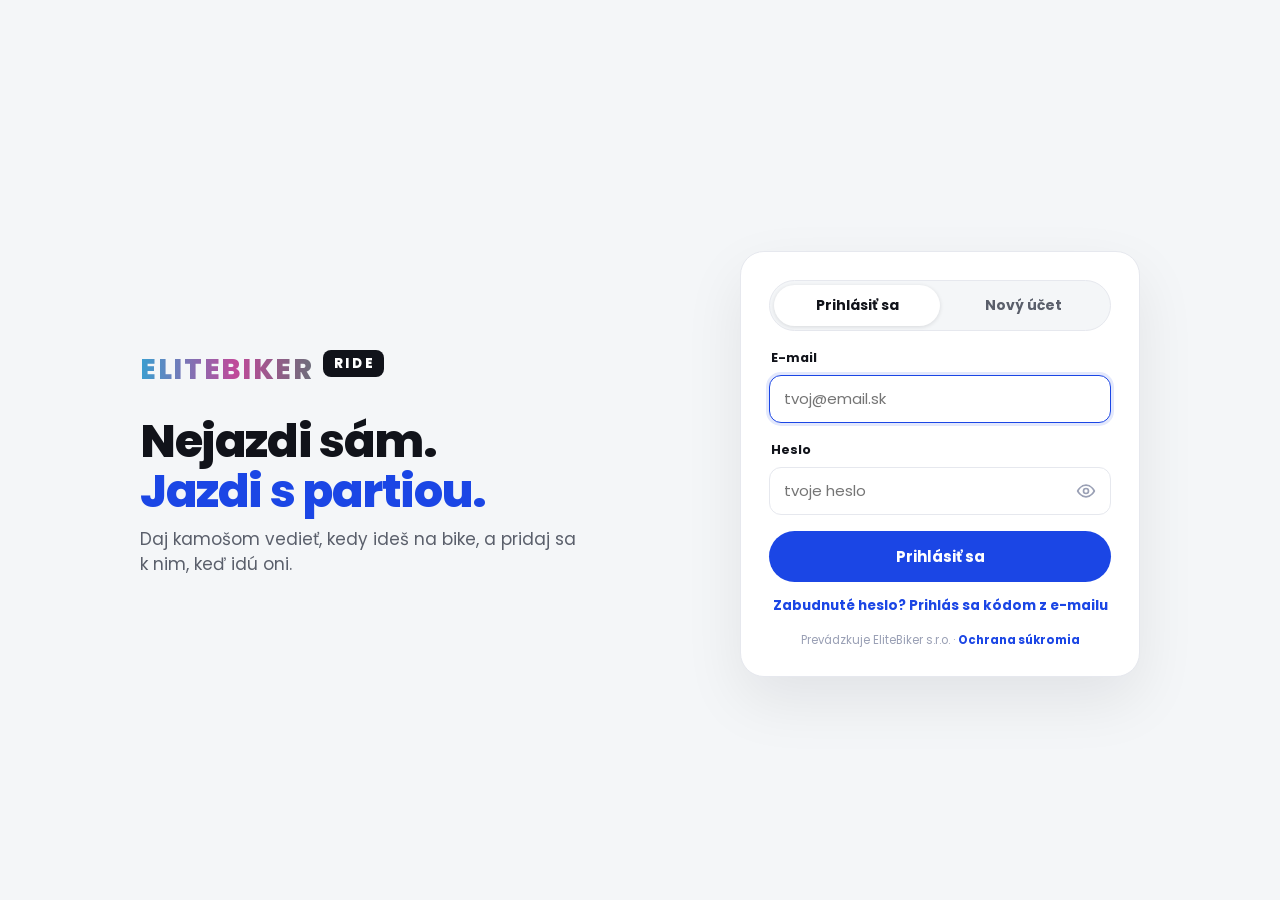
==== commit 2d7e6ce3: "Verejné jazdy do 30 km, administrácia s 2FA, body na serveri a sprísnená ochrana - Jazda: verejná / " ====
--- a/index.html
+++ b/index.html
@@ -2,6 +2,8 @@
 <html lang="sk">
 <head>
 <meta charset="utf-8">
+<meta http-equiv="Content-Security-Policy" content="default-src 'self'; script-src 'self'; style-src 'self' 'unsafe-inline'; img-src 'self' data: blob: https://kfkbqamnblyitpugllps.supabase.co https://tile.openstreetmap.org https://*.tile.openstreetmap.org https://cdn.myshoptet.com; font-src 'self'; connect-src 'self' https://kfkbqamnblyitpugllps.supabase.co wss://kfkbqamnblyitpugllps.supabase.co https://nominatim.openstreetmap.org; worker-src 'self'; manifest-src 'self'; frame-src 'none'; object-src 'none'; base-uri 'none'; form-action 'self'; upgrade-insecure-requests">
+<meta name="referrer" content="strict-origin-when-cross-origin">
 <meta name="viewport" content="width=device-width, initial-scale=1, viewport-fit=cover">
 <title>EliteBiker Ride – nejazdi sám</title>
 <meta name="theme-color" content="#1b46e5">
@@ -15,8 +17,7 @@
 <link rel="manifest" href="manifest.webmanifest">
 <link rel="icon" href="icon-192.png">
 <link rel="apple-touch-icon" href="icon-192.png">
-<link rel="preconnect" href="https://fonts.googleapis.com">
-<link href="https://fonts.googleapis.com/css2?family=Poppins:wght@400;500;600;700;800&display=swap" rel="stylesheet">
+<link rel="stylesheet" href="css/fonts.css">
 <link rel="stylesheet" href="vendor/leaflet.css">
 <link rel="stylesheet" href="css/app.css">
 </head>
--- a/css/fonts.css
+++ b/css/fonts.css
@@ -0,0 +1,11 @@
+/* Písmo Poppins – uložené priamo na stránke (bez načítania z Google, kvôli súkromiu). Licencia SIL OFL 1.1. */
+@font-face{font-family:'Poppins';font-style:normal;font-display:swap;font-weight:400;src:url(../fonts/poppins-latin-ext-400-normal.woff2) format('woff2');unicode-range:U+0100-02BA,U+02BD-02C5,U+02C7-02CC,U+02CE-02D7,U+02DD-02FF,U+0304,U+0308,U+0329,U+1D00-1DBF,U+1E00-1E9F,U+1EF2-1EFF,U+2020,U+20A0-20AB,U+20AD-20C0,U+2113,U+2C60-2C7F,U+A720-A7FF}
+@font-face{font-family:'Poppins';font-style:normal;font-display:swap;font-weight:400;src:url(../fonts/poppins-latin-400-normal.woff2) format('woff2');unicode-range:U+0000-00FF,U+0131,U+0152-0153,U+02BB-02BC,U+02C6,U+02DA,U+02DC,U+0304,U+0308,U+0329,U+2000-206F,U+20AC,U+2122,U+2191,U+2193,U+2212,U+2215,U+FEFF,U+FFFD}
+@font-face{font-family:'Poppins';font-style:normal;font-display:swap;font-weight:500;src:url(../fonts/poppins-latin-ext-500-normal.woff2) format('woff2');unicode-range:U+0100-02BA,U+02BD-02C5,U+02C7-02CC,U+02CE-02D7,U+02DD-02FF,U+0304,U+0308,U+0329,U+1D00-1DBF,U+1E00-1E9F,U+1EF2-1EFF,U+2020,U+20A0-20AB,U+20AD-20C0,U+2113,U+2C60-2C7F,U+A720-A7FF}
+@font-face{font-family:'Poppins';font-style:normal;font-display:swap;font-weight:500;src:url(../fonts/poppins-latin-500-normal.woff2) format('woff2');unicode-range:U+0000-00FF,U+0131,U+0152-0153,U+02BB-02BC,U+02C6,U+02DA,U+02DC,U+0304,U+0308,U+0329,U+2000-206F,U+20AC,U+2122,U+2191,U+2193,U+2212,U+2215,U+FEFF,U+FFFD}
+@font-face{font-family:'Poppins';font-style:normal;font-display:swap;font-weight:600;src:url(../fonts/poppins-latin-ext-600-normal.woff2) format('woff2');unicode-range:U+0100-02BA,U+02BD-02C5,U+02C7-02CC,U+02CE-02D7,U+02DD-02FF,U+0304,U+0308,U+0329,U+1D00-1DBF,U+1E00-1E9F,U+1EF2-1EFF,U+2020,U+20A0-20AB,U+20AD-20C0,U+2113,U+2C60-2C7F,U+A720-A7FF}
+@font-face{font-family:'Poppins';font-style:normal;font-display:swap;font-weight:600;src:url(../fonts/poppins-latin-600-normal.woff2) format('woff2');unicode-range:U+0000-00FF,U+0131,U+0152-0153,U+02BB-02BC,U+02C6,U+02DA,U+02DC,U+0304,U+0308,U+0329,U+2000-206F,U+20AC,U+2122,U+2191,U+2193,U+2212,U+2215,U+FEFF,U+FFFD}
+@font-face{font-family:'Poppins';font-style:normal;font-display:swap;font-weight:700;src:url(../fonts/poppins-latin-ext-700-normal.woff2) format('woff2');unicode-range:U+0100-02BA,U+02BD-02C5,U+02C7-02CC,U+02CE-02D7,U+02DD-02FF,U+0304,U+0308,U+0329,U+1D00-1DBF,U+1E00-1E9F,U+1EF2-1EFF,U+2020,U+20A0-20AB,U+20AD-20C0,U+2113,U+2C60-2C7F,U+A720-A7FF}
+@font-face{font-family:'Poppins';font-style:normal;font-display:swap;font-weight:700;src:url(../fonts/poppins-latin-700-normal.woff2) format('woff2');unicode-range:U+0000-00FF,U+0131,U+0152-0153,U+02BB-02BC,U+02C6,U+02DA,U+02DC,U+0304,U+0308,U+0329,U+2000-206F,U+20AC,U+2122,U+2191,U+2193,U+2212,U+2215,U+FEFF,U+FFFD}
+@font-face{font-family:'Poppins';font-style:normal;font-display:swap;font-weight:800;src:url(../fonts/poppins-latin-ext-800-normal.woff2) format('woff2');unicode-range:U+0100-02BA,U+02BD-02C5,U+02C7-02CC,U+02CE-02D7,U+02DD-02FF,U+0304,U+0308,U+0329,U+1D00-1DBF,U+1E00-1E9F,U+1EF2-1EFF,U+2020,U+20A0-20AB,U+20AD-20C0,U+2113,U+2C60-2C7F,U+A720-A7FF}
+@font-face{font-family:'Poppins';font-style:normal;font-display:swap;font-weight:800;src:url(../fonts/poppins-latin-800-normal.woff2) format('woff2');unicode-range:U+0000-00FF,U+0131,U+0152-0153,U+02BB-02BC,U+02C6,U+02DA,U+02DC,U+0304,U+0308,U+0329,U+2000-206F,U+20AC,U+2122,U+2191,U+2193,U+2212,U+2215,U+FEFF,U+FFFD}
--- a/css/app.css
+++ b/css/app.css
@@ -529,3 +529,286 @@
 
 @media (min-width:1024px){.view .top .brand{visibility:hidden}.nav .dot{position:static;margin-left:auto}}
 .navav{width:24px;height:24px;display:inline-flex;border-radius:999px;flex:0 0 auto}.navav .pic{width:24px!important;height:24px!important;border:0!important;margin:0;font-size:11px}.navav.on{box-shadow:0 0 0 2px var(--b)}
+
+/* kontakty (Instagram / Facebook) */
+.cfield{position:relative;margin-top:8px}.cfield svg{position:absolute;left:13px;top:50%;transform:translateY(-50%);color:var(--mu);pointer-events:none}.cfield .inp{padding-left:40px}
+
+/* ===== prihlásenie heslom ===== */
+.login{display:flex;flex-direction:column;min-height:100%;gap:22px}
+.login-box{margin-top:auto}
+.seg{display:grid;grid-template-columns:1fr 1fr;background:var(--sf);border:1px solid var(--ln);border-radius:999px;padding:4px}
+.seg button{border-radius:999px;padding:10px 6px;font-weight:700;font-size:14px;color:var(--mu)}
+.seg button.on{background:#fff;color:var(--ink);box-shadow:0 1px 4px rgba(17,19,26,.12)}
+.pwf{position:relative}.pwf .inp{padding-right:50px}
+.eye{position:absolute;right:5px;top:50%;transform:translateY(-50%);width:40px;height:40px;border-radius:10px;display:flex;align-items:center;justify-content:center;color:var(--li)}
+.eye.on{color:var(--b)}
+.inp.code{font-size:22px;letter-spacing:.35em;text-align:center;font-weight:700;font-variant-numeric:tabular-nums}
+.inp.code::placeholder{letter-spacing:.35em;color:var(--ln)}
+.lg-h{font-size:20px;font-weight:800;color:var(--ink);margin:0 0 6px;letter-spacing:-.01em}
+.onb p.lg-p{font-size:14px;margin-bottom:4px}
+.onb .alt .link-plain{font-size:13.5px}
+.invcard{display:flex;gap:12px;align-items:center;background:var(--lb);border:1px solid var(--lbl);border-radius:16px;padding:12px 14px;margin-bottom:16px;color:var(--ink);font-size:14px;line-height:1.35}
+.invcard img,.invcard .pic{width:44px;height:44px;border-radius:999px;object-fit:cover;flex:0 0 auto}
+.invcard small{display:flex;align-items:center;gap:5px;color:var(--mu);font-size:12.5px;margin-top:3px}
+.invcard small svg{width:14px;height:14px;flex:0 0 auto}
+.invcard.off{background:var(--sf);border-color:var(--ln)}
+@media (min-width:1024px){
+  .onb.login-mode{padding-left:48px;padding-right:48px}
+  .login{flex-direction:row;align-items:center;max-width:1000px;width:100%;margin:auto;gap:72px}
+  .login-hero{flex:1;min-width:0}
+  .onb .login-hero h1{font-size:46px}
+  .onb .login-hero p{font-size:17px;max-width:440px}
+  .login-box{flex:0 0 400px;margin-top:0;background:#fff;border:1px solid var(--ln);border-radius:24px;padding:28px;box-shadow:0 24px 60px rgba(17,19,26,.08)}
+  .onb.login-mode{background:var(--sf)}
+}
+
+/* ===== pozývacie odkazy ===== */
+.linkbox{display:flex;align-items:center;gap:8px;border:1.5px solid var(--ln);border-radius:12px;padding:0 12px;background:var(--sf);color:var(--mu)}
+.linkbox svg{flex:0 0 auto}
+.linkbox input{flex:1;min-width:0;border:0;background:transparent;padding:13px 0;font-size:13.5px;color:var(--ink);outline:0;text-overflow:ellipsis}
+.lacts{display:flex;gap:8px;margin-top:12px;flex-wrap:wrap}
+.lacts .btn{flex:1 1 0;min-width:96px;text-decoration:none;white-space:nowrap}
+.btn.wa{background:#25D366}
+.btn:disabled,.btn[aria-disabled=true]{opacity:.45;pointer-events:none}
+.linkrow{display:flex;align-items:center;gap:12px;width:100%;text-align:left;background:var(--lb);border:1px solid var(--lbl);border-radius:14px;padding:12px 14px;margin-bottom:4px}
+.linkrow .ic{width:38px;height:38px;border-radius:12px;background:var(--b);color:#fff;display:flex;align-items:center;justify-content:center;flex:0 0 auto}
+.linkrow .ic svg{width:20px;height:20px}
+.linkrow .grow{min-width:0}
+.linkrow b{display:block;color:var(--b);font-size:14.5px}
+.linkrow small{display:block;color:var(--mu);font-size:12.5px;margin-top:2px;line-height:1.35}
+.fresh{display:flex;align-items:center;gap:12px;background:#e8f6ee;border:1px solid #bfe6cd;border-radius:16px;padding:12px 14px;margin-top:16px;font-size:20px}
+.fresh .grow{min-width:0}
+.fresh b{display:block;font-size:14px;color:var(--ink)}.fresh small{display:block;font-size:12.5px;color:var(--mu);line-height:1.4}
+.fresh .btn{flex:0 0 auto}
+.nofr{background:var(--lb);border:1px solid var(--lbl);border-radius:16px;padding:14px 16px;margin-top:16px}
+.nofr b{display:block;color:var(--ink);font-size:14.5px}.nofr small{display:block;color:var(--mu);font-size:13px;margin-top:4px;line-height:1.45}
+.kv span small.em{display:block;font-size:11.5px;color:var(--li);margin-top:2px;word-break:break-all}
+.info svg{vertical-align:-2px}
+
+/* ===== responzivita – doladenie ===== */
+@media (max-width:539px){
+  .filters{display:grid;grid-template-columns:repeat(5,minmax(0,1fr));gap:6px;margin:16px 0 0;padding:0;overflow:visible}
+  .filters button{justify-content:center;padding:8px 2px;font-size:12.5px;min-width:0}
+  .filters button svg{display:none}
+}
+input,select,textarea{min-width:0}
+.search input{min-width:0;width:100%}
+@media (max-width:419px){
+  .mp-card .row2{flex-wrap:wrap}
+  .mp-card .row2 .btn.gh{flex:1 1 0;min-width:0;padding:10px 6px}
+  .mp-card .row2 .btn:not(.gh){flex:1 0 100%}
+}
+@media (min-width:600px) and (max-width:1023px){
+  .login{justify-content:center}
+  .login-box{margin-top:6px}
+}
+/* telefón na šírku */
+@media (max-height:500px) and (orientation:landscape){
+  .mp{flex-direction:row}
+  .mp-map{min-height:0}
+  .mp-card{width:min(360px,46%);flex:0 0 auto;overflow-y:auto;box-shadow:-10px 0 30px rgba(17,19,26,.08);padding:14px 16px calc(14px + env(safe-area-inset-bottom))}
+  .mp-card .row2{flex-wrap:wrap}
+  .mp-card .row2 .btn.gh{flex:1 1 0;min-width:0;padding:10px 6px}
+  .mp-card .row2 .btn:not(.gh){flex:1 0 100%}
+  .mp-hint{top:calc(64px + env(safe-area-inset-top))}
+  .nav{height:calc(58px + env(safe-area-inset-bottom));padding-bottom:calc(2px + env(safe-area-inset-bottom))}
+  .nav .plus{width:46px;height:46px;margin-top:-8px}
+  .view{bottom:calc(58px + env(safe-area-inset-bottom))}
+  .toast{bottom:calc(70px + env(safe-area-inset-bottom))}
+  .onb{padding-top:calc(24px + env(safe-area-inset-top))}
+  .lmap{height:150px}
+}
+.sendbar .who small{overflow:hidden;text-overflow:ellipsis}
+
+/* =====================================================================
+   VYLADENIE 10. 11. – značka, formulár jazdy, kalendár, prehliadače
+   ===================================================================== */
+/* --- značka EliteBiker Ride --- */
+.brand{display:inline-flex;align-items:center;gap:9px;min-width:0;line-height:1}
+.brand img{display:block;height:30px;width:auto;mix-blend-mode:multiply;flex:0 0 auto}
+.brand .wm{display:none}
+.brand .ride{display:inline-block;flex:0 0 auto;border:0;padding:5px 7px 5px 8px;border-radius:6px;background:var(--ink);color:#fff;font-size:10.5px;font-weight:800;letter-spacing:.2em;line-height:1;text-transform:uppercase}
+.brand.noimg .wm{display:block;font-size:18px}
+.nav-logo.brand{margin:0 6px 24px}
+.nav-logo.brand img{height:34px}
+.brand.lg img{height:clamp(44px,13vw,60px)}
+.brand.lg .ride{font-size:13px;padding:7px 9px 7px 11px;border-radius:8px}
+.brand.lg.noimg .wm{font-size:28px}
+.onb .login-hero h1{margin-top:28px}
+@media (min-width:1024px){.view .top .brand{visibility:hidden}}
+
+/* --- tlačidlá, polia: Safari, iPhone, Firefox --- */
+html{-webkit-text-size-adjust:100%;text-size-adjust:100%}
+.top,.sh-top{-webkit-backdrop-filter:blur(10px)}
+.view,.sheet,.onb,.mp-res{overscroll-behavior:contain;-webkit-overflow-scrolling:touch}
+button,a,.btn,label{touch-action:manipulation}
+.inp{-webkit-appearance:none;appearance:none;border-radius:12px;min-height:48px;line-height:1.3}
+textarea.inp{min-height:76px;line-height:1.45}
+select.inp{padding-right:38px;background:#fff url("data:image/svg+xml,%3Csvg xmlns='http://www.w3.org/2000/svg' width='16' height='16' viewBox='0 0 24 24' fill='none' stroke='%239aa0b5' stroke-width='2.5' stroke-linecap='round' stroke-linejoin='round'%3E%3Cpath d='m6 9 6 6 6-6'/%3E%3C/svg%3E") no-repeat right 14px center;cursor:pointer}
+input[type=date].inp,input[type=time].inp{display:block;text-align:left;cursor:pointer}
+input[type=date].inp::-webkit-date-and-time-value,input[type=time].inp::-webkit-date-and-time-value{text-align:left}
+.inp:focus{border-color:var(--b);box-shadow:0 0 0 3px rgba(27,70,229,.12)}
+:focus-visible{outline:2px solid var(--b);outline-offset:2px}
+.inp:focus-visible,.seg button:focus-visible{outline:0}
+@media (pointer:coarse){input,select,textarea,.inp,.mp-search input,.search input{font-size:16px}}
+.fl small{font-weight:500;color:var(--li);margin-left:4px}
+.field[disabled]{opacity:.5;cursor:not-allowed}
+.btn[disabled]{opacity:.55;cursor:not-allowed}
+
+/* --- typy bicyklov (5 vrátane Dirt / BMX) --- */
+.types.t5{grid-template-columns:repeat(5,minmax(0,1fr));gap:6px}
+.types button span{display:block;line-height:1.15;text-align:center}
+@media (max-width:420px){.types.t5 button{font-size:10.5px;padding:10px 2px}.types.t5 button svg{width:22px;height:22px}}
+
+/* --- filtre na úvode: všetko viditeľné --- */
+@media (max-width:539px){
+  .filters{grid-template-columns:repeat(3,minmax(0,1fr))}
+  .filters button{padding:9px 4px;font-size:13px;gap:5px}
+  .filters button svg{display:block;width:14px;height:14px}
+}
+
+/* --- kedy: dni + iný dátum --- */
+.days{padding-bottom:2px}
+.datechip{position:relative;flex:0 0 auto;min-width:76px;border:1.5px dashed var(--lbl);background:var(--lb);border-radius:14px;padding:8px 8px;text-align:center;font-size:11px;font-weight:700;color:var(--b);display:flex;flex-direction:column;align-items:center;justify-content:center;gap:2px;cursor:pointer;overflow:hidden}
+.datechip span{white-space:nowrap}
+.datechip b{display:block;font-size:15px;color:#fff;font-weight:800;white-space:nowrap}
+.datechip.on{border:1.5px solid var(--b);background:var(--b);color:#dfe4fb}
+.datechip input{position:absolute;inset:0;width:100%;height:100%;opacity:0;cursor:pointer;border:0;padding:0;margin:0;-webkit-appearance:none;appearance:none;font-size:16px}
+.datechip input::-webkit-calendar-picker-indicator{position:absolute;inset:0;width:100%;height:100%;opacity:0;cursor:pointer}
+.hint{display:flex;gap:8px;align-items:center;margin-top:10px;background:#fff8e6;border:1px solid #f6e2b0;color:#7a5a06;border-radius:12px;padding:9px 12px;font-size:12.5px;font-weight:600;line-height:1.4}
+.hint svg{flex:0 0 auto}
+
+/* --- tempo ako prepínač --- */
+.seg3{display:grid;grid-template-columns:repeat(3,1fr);background:#fff;border:1.5px solid var(--ln);border-radius:14px;padding:4px;gap:4px}
+.seg3 button{border-radius:10px;padding:10px 4px;font-size:13px;font-weight:700;color:var(--mu)}
+.seg3 button.on{background:var(--b);color:#fff}
+
+/* --- podrobnosti (rozbaľovacie) --- */
+.more{display:grid;grid-template-columns:1fr auto;align-items:center;column-gap:10px;width:100%;margin-top:18px;padding:13px 14px;border:1.5px solid var(--ln);border-radius:14px;background:#fff;text-align:left}
+.more span{font-size:14px;font-weight:700;color:var(--b)}
+.more small{grid-column:1;font-size:12px;color:var(--mu);margin-top:2px}
+.more .chev{grid-column:2;grid-row:1/span 2;transform:rotate(-90deg);color:var(--li);transition:transform .2s}
+.more.open{border-bottom-left-radius:0;border-bottom-right-radius:0;border-bottom-color:transparent}
+.more.open span{color:var(--ink)}
+.more.open .chev{transform:rotate(90deg)}
+.more .cnt{display:inline-flex;align-items:center;justify-content:center;min-width:20px;height:20px;padding:0 6px;border-radius:999px;background:var(--lb);color:var(--b);font-style:normal;font-size:11.5px;margin-left:4px}
+.morebox{border:1.5px solid var(--ln);border-top:0;border-radius:0 0 14px 14px;background:#fff;padding:0 14px 14px}
+.morebox .fl{margin-top:14px}
+.morebox .inp{background:var(--sf)}
+
+/* --- detail: kalendár, odkaz --- */
+.sub.when{color:var(--tx);font-weight:500}
+.calbtn{display:inline-flex;align-items:center;gap:7px;margin-top:10px;padding:8px 14px;border-radius:999px;background:var(--lb);border:1px solid var(--lbl);color:var(--b);font-size:13px;font-weight:700}
+.linkout{display:flex;align-items:center;gap:12px;margin-top:10px;padding:12px 14px;border:1.5px solid var(--ln);border-radius:14px;background:#fff;color:var(--ink);text-decoration:none}
+.linkout>svg:first-child{color:var(--b);flex:0 0 auto}
+.linkout .grow{min-width:0}
+.linkout b{display:block;font-size:14px}
+.linkout small{display:block;font-size:12px;color:var(--mu);overflow:hidden;text-overflow:ellipsis;white-space:nowrap}
+.linkout>svg:last-child{color:var(--li);flex:0 0 auto}
+.fresh{align-items:flex-start}
+.fresh .fi{font-size:20px;line-height:1.2}
+.fresh-acts{display:flex;gap:8px;flex-wrap:wrap;margin-top:10px}
+.fresh-acts .btn{flex:0 0 auto}
+.calopts{display:flex;flex-direction:column;gap:10px;margin-top:16px}
+.calopt{display:flex;align-items:center;gap:12px;width:100%;text-align:left;padding:14px;border:1.5px solid var(--ln);border-radius:16px;background:#fff;color:var(--ink);text-decoration:none}
+.calopt:hover{border-color:var(--lbl);background:var(--lb)}
+.calopt .grow{min-width:0}
+.calopt b{display:block;font-size:15px}
+.calopt small{display:block;font-size:12.5px;color:var(--mu);margin-top:2px}
+.calopt .ci{width:42px;height:42px;border-radius:12px;display:flex;align-items:center;justify-content:center;color:#fff;flex:0 0 auto}
+.calopt .ci svg{width:22px;height:22px}
+.calopt .ci.g{background:#1a73e8}.calopt .ci.apple{background:#11131a}.calopt .ci.o{background:#0f6cbd}
+.datebtn{position:relative;display:flex;align-items:center;gap:10px;margin-top:8px;padding:10px 14px;border:1.5px dashed var(--lbl);border-radius:14px;background:var(--lb);color:var(--b);cursor:pointer;overflow:hidden}
+.datebtn span{display:flex;flex-direction:column;min-width:0}
+.datebtn b{font-size:13.5px;font-weight:700}
+.datebtn small{font-size:12px;color:var(--mu);font-weight:500}
+.datebtn.on{border:1.5px solid var(--b);background:var(--b);color:#fff}
+.datebtn.on small{color:#dfe4fb}
+.datebtn input{position:absolute;inset:0;width:100%;height:100%;opacity:0;cursor:pointer;border:0;padding:0;margin:0;-webkit-appearance:none;appearance:none;font-size:16px}
+.datebtn input::-webkit-calendar-picker-indicator{position:absolute;inset:0;width:100%;height:100%;opacity:0;cursor:pointer}
+
+/* ===== počasie ===== */
+.chip.wx{background:#f0f7ff;border-color:#d6e8fb;color:#1d4f86}
+.chip.wx.bad{background:#fff1ec;border-color:#ffd2c2;color:#b4380f;font-weight:700}
+.wxcard{display:flex;align-items:center;gap:12px;background:#fff;border:1.5px solid var(--ln);border-radius:16px;padding:12px 14px}
+.wxcard .grow{min-width:0}
+.wxcard b{display:block;font-size:15px;color:var(--ink)}
+.wxcard small{display:block;font-size:12.5px;color:var(--mu);margin-top:2px;line-height:1.4}
+.wxcard.muted{background:var(--sf)}
+.wxcard.bad{border-color:#ffd2c2;background:#fff8f5}
+.wxe{font-size:32px;line-height:1;flex:0 0 auto;width:40px;text-align:center}
+.wxhours{display:flex;gap:6px;overflow-x:auto;scrollbar-width:none;margin-top:8px;padding-bottom:2px}
+.wxhours::-webkit-scrollbar{display:none}
+.wxhours>div{flex:1 0 56px;background:#fff;border:1px solid var(--ln);border-radius:12px;padding:7px 4px;text-align:center}
+.wxhours small{display:block;font-size:11px;color:var(--mu)}
+.wxhours i{display:block;font-style:normal;font-size:20px;line-height:1.3}
+.wxhours b{display:block;font-size:13px;color:var(--ink)}
+.wxhours em{display:block;font-style:normal;font-size:10.5px;color:#1d4f86}
+.wxwarn{display:flex;gap:10px;align-items:flex-start;margin-top:8px;background:#fff1ec;border:1px solid #ffd2c2;border-radius:14px;padding:11px 13px;font-size:18px}
+.wxwarn b{display:block;font-size:14px;color:#8a2a08}
+.wxwarn small{display:block;font-size:12.5px;color:#8a4a30;margin-top:2px;line-height:1.4}
+.pushcta{display:flex;align-items:center;gap:10px;width:100%;margin-top:8px;padding:11px 13px;border:1.5px dashed var(--lbl);border-radius:14px;background:var(--lb);text-align:left;font-size:18px}
+.pushcta b{display:block;font-size:13.5px;color:var(--b)}
+.pushcta small{display:block;font-size:12px;color:var(--mu)}
+.card.nt .wxe{font-size:28px;width:36px}
+.card.nt small{display:block;font-size:12.5px;color:var(--mu);margin-top:3px}
+.steps{margin:4px 0 0 20px;color:var(--ink);font-size:14.5px;line-height:1.6}
+.steps li{margin-bottom:8px}
+.kbd{display:inline-block;border:1px solid var(--ln);border-radius:6px;padding:0 6px;background:var(--sf);font-size:13px}
+
+/* ===== Instagram Story ===== */
+.btn.igb{background:linear-gradient(90deg,#f58529,#dd2a7b 55%,#8134af);color:#fff;border:0}
+.storyrow{display:flex;align-items:center;gap:12px;width:100%;margin-top:16px;padding:12px 14px;border-radius:16px;border:0;text-align:left;color:#fff;background:linear-gradient(90deg,#f58529,#dd2a7b 55%,#8134af)}
+.storyrow .grow{min-width:0}
+.storyrow b{display:block;font-size:14.5px}
+.storyrow small{display:block;font-size:12px;opacity:.9}
+.storyprev{display:flex;align-items:center;justify-content:center;width:min(100%,300px);aspect-ratio:9/16;margin:0 auto;border-radius:18px;overflow:hidden;background:var(--sf);border:1px solid var(--ln);box-shadow:0 14px 40px rgba(17,19,26,.18)}
+@supports not (aspect-ratio:9/16){.storyprev{height:533px}}
+.storyprev img{display:block;width:100%;height:100%;object-fit:cover}
+.storyprev .loading{font-size:13px;color:var(--mu)}
+.bgs{display:flex;gap:8px;overflow-x:auto;scrollbar-width:none;padding:2px}
+.bgs::-webkit-scrollbar{display:none}
+.bgs button{flex:0 0 auto;width:54px;height:96px;border-radius:10px;overflow:hidden;border:2px solid transparent;padding:0;background:var(--sf)}
+.bgs button.on{border-color:var(--b);box-shadow:0 0 0 2px rgba(27,70,229,.2)}
+.bgs img,.bgs .blue{display:block;width:100%;height:100%;object-fit:cover}
+.bgs .blue{background:linear-gradient(160deg,#2a56ff,#0b1233)}
+@media (max-height:700px){.storyprev{width:min(100%,220px)}}
+
+/* ---------- verejné jazdy, poloha, viditeľnosť ---------- */
+.chip.pub{background:#ecfdf3;border-color:#bfe6cd;color:#15803d}
+.near{display:flex;align-items:center;gap:10px;width:100%;text-align:left;background:#fff;border:1px solid var(--ln);border-radius:14px;padding:10px 14px;margin-top:14px;font-size:13px;color:var(--tx)}
+.near b{color:var(--ink)}
+.near small{color:var(--b);font-weight:700;font-size:12.5px;flex:0 0 auto}
+.near .grow{flex:1;min-width:0;overflow:hidden;text-overflow:ellipsis;white-space:nowrap}
+.ni{font-size:20px;line-height:1;flex:0 0 auto}
+.nearcta{display:flex;align-items:center;gap:12px;background:linear-gradient(135deg,#ecfdf3,#fff 75%);border:1px solid #bfe6cd;border-radius:16px;padding:14px;margin-top:14px}
+.nearcta .grow{flex:1;min-width:0}
+.nearcta b{display:block;color:var(--ink);font-size:14.5px}
+.nearcta small{display:block;color:var(--mu);font-size:12.5px;line-height:1.4;margin-top:2px}
+.nearcta .btn{flex:0 0 auto}
+.vis{display:flex;flex-direction:column;gap:8px;margin-top:6px}
+.vis button{display:flex;align-items:flex-start;gap:12px;width:100%;text-align:left;background:#fff;border:1.5px solid var(--ln);border-radius:16px;padding:12px 14px;transition:border-color .15s,background .15s}
+.vis button i{font-style:normal;font-size:22px;line-height:1.1;flex:0 0 auto;width:28px;text-align:center}
+.vis button b{display:block;color:var(--ink);font-size:14.5px}
+.vis button small{display:block;color:var(--mu);font-size:12.5px;line-height:1.4;margin-top:2px}
+.vis button.on{border-color:var(--b);background:var(--lb);box-shadow:inset 0 0 0 1px var(--b)}
+.vis button.on b{color:var(--b)}
+.chip.vbtn{cursor:pointer;border-color:var(--lbl);background:var(--lb);color:var(--b)}
+.chip.vbtn u{text-decoration:none;opacity:.75;font-weight:600;margin-left:2px}
+.pubnote{font-size:12.5px;color:var(--mu);margin:10px 2px 0;line-height:1.45}
+.locrow{width:100%;text-align:left;background:none}
+.locrow .ic{width:34px;height:34px;border-radius:10px;background:var(--lb);color:var(--b);display:flex;align-items:center;justify-content:center;flex:0 0 auto}
+.locrow .ic svg{width:18px;height:18px}
+/* Klub */
+.kh .memb{font-size:12px;opacity:.8;margin-top:6px}
+.kh .memb b{letter-spacing:.06em}
+.kh .kfine{font-size:11px;opacity:.65;margin-top:6px}
+.hrow{display:flex;align-items:center;gap:12px;padding:11px 0;border-bottom:1px solid var(--ln)}
+.hrow:last-child{border-bottom:0}
+.hrow .grow{flex:1;min-width:0}
+.hrow b{display:block;color:var(--ink);font-size:13.5px;overflow:hidden;text-overflow:ellipsis;white-space:nowrap}
+.hrow small{color:var(--mu);font-size:12px}
+.hrow .pos{color:var(--ok);font-weight:800}.hrow .neg{color:#c2410c;font-weight:800}
+.admlink{display:flex;align-items:center;gap:12px;background:var(--ink);color:#fff;border-radius:16px;padding:14px 16px;margin-top:14px;text-decoration:none;font-weight:700}
+.admlink .grow{flex:1}.admlink small{display:block;font-weight:500;opacity:.75;font-size:12px}
+.kv small.em{display:block}
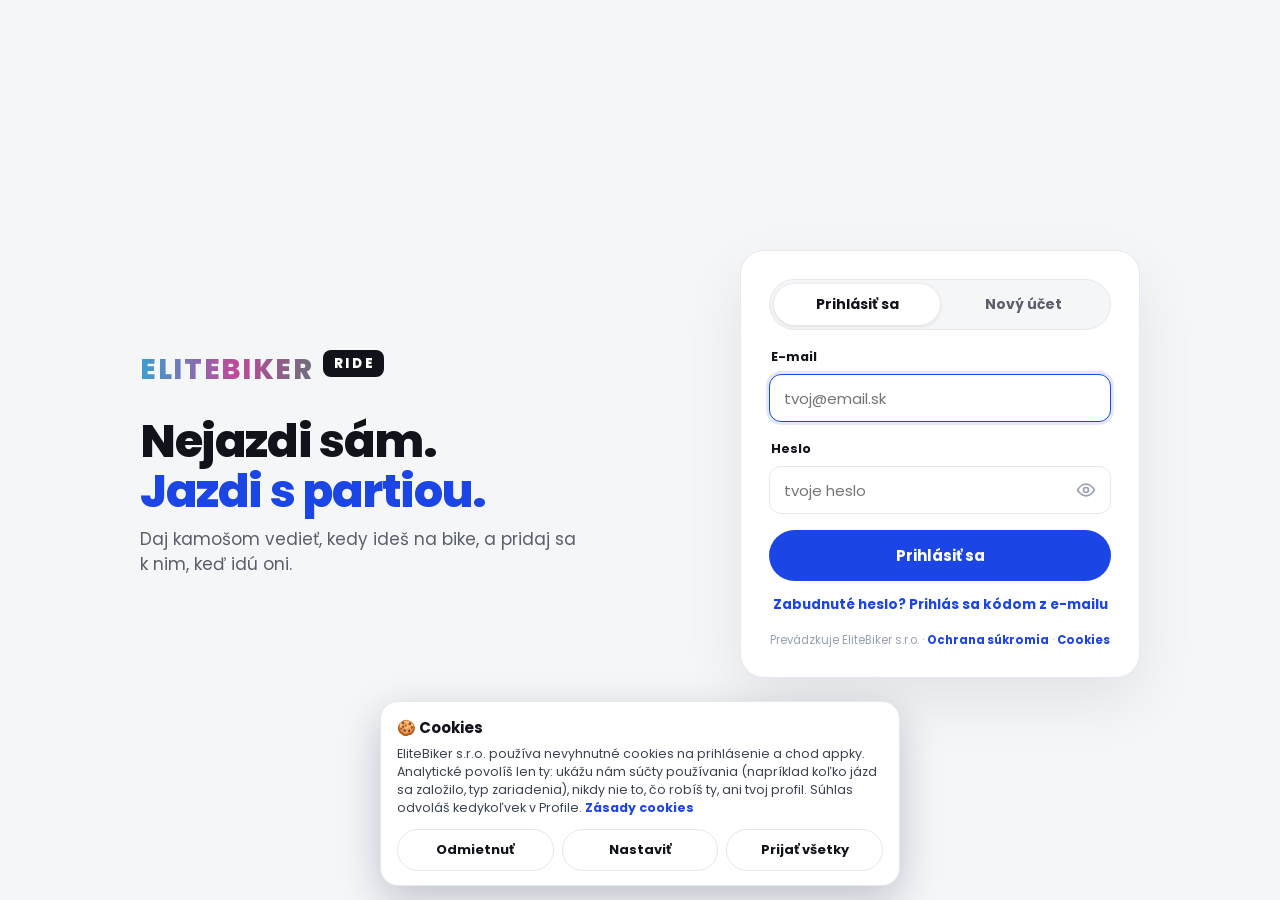
==== commit 51b15736: "Nová adresa ride.elitebiker.sk" ====
--- a/index.html
+++ b/index.html
@@ -5,18 +5,28 @@
 <meta http-equiv="Content-Security-Policy" content="default-src 'self'; script-src 'self'; style-src 'self' 'unsafe-inline'; img-src 'self' data: blob: https://kfkbqamnblyitpugllps.supabase.co https://tile.openstreetmap.org https://*.tile.openstreetmap.org https://cdn.myshoptet.com; font-src 'self'; connect-src 'self' https://kfkbqamnblyitpugllps.supabase.co wss://kfkbqamnblyitpugllps.supabase.co https://nominatim.openstreetmap.org; worker-src 'self'; manifest-src 'self'; frame-src 'none'; object-src 'none'; base-uri 'none'; form-action 'self'; upgrade-insecure-requests">
 <meta name="referrer" content="strict-origin-when-cross-origin">
 <meta name="viewport" content="width=device-width, initial-scale=1, viewport-fit=cover">
-<title>EliteBiker Ride – nejazdi sám</title>
+<title>EliteBiker Ride · Nejazdi sám</title>
 <meta name="theme-color" content="#1b46e5">
-<meta name="description" content="EliteBiker Ride – daj partii vedieť, kedy ideš na bike, a pridaj sa k nim, keď idú oni.">
+<meta name="description" content="EliteBiker Ride: daj partii vedieť, kedy ideš na bike, a pridaj sa k nim, keď idú oni.">
 <meta name="apple-mobile-web-app-capable" content="yes">
 <meta name="mobile-web-app-capable" content="yes">
 <meta name="apple-mobile-web-app-title" content="EB Ride">
-<meta property="og:title" content="EliteBiker Ride – nejazdi sám">
-<meta property="og:description" content="Daj partii vedieť, kedy ideš na bike. Kto má čas, pridá sa.">
-<meta property="og:image" content="https://elitebikersk.github.io/elitebiker-ride/icon-512.png">
+<meta property="og:type" content="website">
+<meta property="og:site_name" content="EliteBiker Ride">
+<meta property="og:locale" content="sk_SK">
+<meta property="og:url" content="https://ride.elitebiker.sk/">
+<meta property="og:title" content="EliteBiker Ride · Nejazdi sám, jazdi s partiou">
+<meta property="og:description" content="Daj kamošom vedieť, kedy ideš na bike, a pridaj sa k nim, keď idú oni. Cesta, gravel, horský bicykel aj e-bike.">
+<meta property="og:image" content="https://ride.elitebiker.sk/og.png">
+<meta property="og:image:type" content="image/png">
+<meta property="og:image:width" content="1200">
+<meta property="og:image:height" content="630">
+<meta property="og:image:alt" content="EliteBiker Ride: Nejazdi sám. Jazdi s partiou.">
+<meta name="twitter:card" content="summary_large_image">
 <link rel="manifest" href="manifest.webmanifest">
-<link rel="icon" href="icon-192.png">
-<link rel="apple-touch-icon" href="icon-192.png">
+<link rel="icon" href="favicon.ico" sizes="any">
+<link rel="icon" type="image/png" sizes="32x32" href="favicon-32.png">
+<link rel="apple-touch-icon" href="apple-touch-icon.png">
 <link rel="stylesheet" href="css/fonts.css">
 <link rel="stylesheet" href="vendor/leaflet.css">
 <link rel="stylesheet" href="css/app.css">
@@ -39,6 +49,7 @@
 <script src="js/api.js"></script>
 <script src="js/mock.js"></script>
 <script src="js/map.js"></script>
+<script src="js/crop.js"></script>
 <script src="js/app.js"></script>
 </body>
 </html>
--- a/css/app.css
+++ b/css/app.css
@@ -534,8 +534,11 @@
 .cfield{position:relative;margin-top:8px}.cfield svg{position:absolute;left:13px;top:50%;transform:translateY(-50%);color:var(--mu);pointer-events:none}.cfield .inp{padding-left:40px}
 
 /* ===== prihlásenie heslom ===== */
-.login{display:flex;flex-direction:column;min-height:100%;gap:22px}
-.login-box{margin-top:auto}
+.login{display:flex;flex-direction:column;min-height:100%;gap:28px}
+/* na mobile celé prihlásenie vo zvislom strede (automatické okraje: pri nízkom displeji sa nič neodreže hore) */
+.login-hero{margin-top:auto}
+.login-box{margin-bottom:auto;margin-top:clamp(16px,6vh,56px)}
+@media (max-height:700px){.login-box{margin-top:0}}
 .seg{display:grid;grid-template-columns:1fr 1fr;background:var(--sf);border:1px solid var(--ln);border-radius:999px;padding:4px}
 .seg button{border-radius:999px;padding:10px 6px;font-weight:700;font-size:14px;color:var(--mu)}
 .seg button.on{background:#fff;color:var(--ink);box-shadow:0 1px 4px rgba(17,19,26,.12)}
@@ -555,10 +558,10 @@
 @media (min-width:1024px){
   .onb.login-mode{padding-left:48px;padding-right:48px}
   .login{flex-direction:row;align-items:center;max-width:1000px;width:100%;margin:auto;gap:72px}
-  .login-hero{flex:1;min-width:0}
+  .login-hero{flex:1;min-width:0;margin-top:0}
   .onb .login-hero h1{font-size:46px}
   .onb .login-hero p{font-size:17px;max-width:440px}
-  .login-box{flex:0 0 400px;margin-top:0;background:#fff;border:1px solid var(--ln);border-radius:24px;padding:28px;box-shadow:0 24px 60px rgba(17,19,26,.08)}
+  .login-box{flex:0 0 400px;margin-top:0;margin-bottom:0;background:#fff;border:1px solid var(--ln);border-radius:24px;padding:28px;box-shadow:0 24px 60px rgba(17,19,26,.08)}
   .onb.login-mode{background:var(--sf)}
 }
 
@@ -598,10 +601,7 @@
   .mp-card .row2 .btn.gh{flex:1 1 0;min-width:0;padding:10px 6px}
   .mp-card .row2 .btn:not(.gh){flex:1 0 100%}
 }
-@media (min-width:600px) and (max-width:1023px){
-  .login{justify-content:center}
-  .login-box{margin-top:6px}
-}
+
 /* telefón na šírku */
 @media (max-height:500px) and (orientation:landscape){
   .mp{flex-direction:row}
@@ -812,3 +812,426 @@
 .admlink{display:flex;align-items:center;gap:12px;background:var(--ink);color:#fff;border-radius:16px;padding:14px 16px;margin-top:14px;text-decoration:none;font-weight:700}
 .admlink .grow{flex:1}.admlink small{display:block;font-weight:500;opacity:.75;font-size:12px}
 .kv small.em{display:block}
+
+/* ---------- pozvanie: kam poslať odkaz ---------- */
+.shgrid{display:grid;grid-template-columns:repeat(4,1fr);gap:12px 6px}
+.shgrid button{display:flex;flex-direction:column;align-items:center;gap:6px;background:none;font-size:11.5px;font-weight:600;color:var(--tx);padding:2px 0;min-width:0;line-height:1.2;text-align:center}
+.shgrid button[disabled]{opacity:.45}
+.shi{width:52px;height:52px;border-radius:999px;display:flex;align-items:center;justify-content:center;color:#fff;box-shadow:0 4px 12px rgba(17,19,26,.12)}
+.shi svg{width:24px;height:24px}
+.shgrid button:not([disabled]):active .shi{transform:scale(.94)}
+@media (max-width:340px){.shgrid{grid-template-columns:repeat(3,1fr)}}
+/* skratka Verejnosť */
+.scs .pubsc.on{border-color:#16a34a;background:#16a34a;color:#fff}
+.scs .pubsc.on small{color:#dcfce7}
+
+/* ---------- orezanie fotky ---------- */
+.crop-ov{position:absolute;inset:0;z-index:80;display:flex;flex-direction:column;background:#0d1020;color:#fff}
+.crop-ov .sh-top{position:relative;background:#0d1020}
+.crop-ov .sh-top b{color:#fff}
+.crop-ov .icb{background:rgba(255,255,255,.1);border-color:rgba(255,255,255,.18);color:#fff}
+.crop-n{font-size:13px;font-weight:700;color:rgba(255,255,255,.7)}
+.crop-stage{flex:1;min-height:0;display:flex;align-items:center;justify-content:center;padding:12px 16px;overflow:hidden}
+.crop-box{position:relative;touch-action:none;cursor:grab;overflow:hidden;border-radius:4px;background:#000;user-select:none;-webkit-user-select:none}
+.crop-box:active{cursor:grabbing}
+.crop-box canvas{display:block;width:100%;height:100%}
+.crop-grid{position:absolute;inset:0;pointer-events:none;border:2px solid rgba(255,255,255,.9);border-radius:4px;
+  background:linear-gradient(90deg,transparent calc(33.33% - .5px),rgba(255,255,255,.35) calc(33.33% - .5px) calc(33.33% + .5px),transparent calc(33.33% + .5px) calc(66.66% - .5px),rgba(255,255,255,.35) calc(66.66% - .5px) calc(66.66% + .5px),transparent calc(66.66% + .5px)),
+  linear-gradient(180deg,transparent calc(33.33% - .5px),rgba(255,255,255,.35) calc(33.33% - .5px) calc(33.33% + .5px),transparent calc(33.33% + .5px) calc(66.66% - .5px),rgba(255,255,255,.35) calc(66.66% - .5px) calc(66.66% + .5px),transparent calc(66.66% + .5px))}
+.crop-box.round .crop-grid{border-radius:50%;background:none;box-shadow:0 0 0 999px rgba(13,16,32,.6)}
+.crop-ctl{padding:4px 16px calc(16px + env(safe-area-inset-bottom));max-width:560px;width:100%;margin:0 auto}
+.crop-asp{display:flex;gap:8px;justify-content:center;flex-wrap:wrap}
+.crop-asp button{border:1.5px solid rgba(255,255,255,.24);background:none;color:#fff;border-radius:999px;padding:7px 15px;font-weight:700;font-size:13px}
+.crop-asp button.on{background:#fff;color:var(--ink);border-color:#fff}
+.crop-row{display:flex;align-items:center;gap:14px;margin-top:14px}
+.crop-rot{flex:0 0 auto;width:40px;height:40px;border-radius:999px;border:1.5px solid rgba(255,255,255,.24);background:none;color:#fff;display:flex;align-items:center;justify-content:center}
+.crop-row input{flex:1;min-width:0;accent-color:#fff}
+.crop-ov .btn.gh{background:rgba(255,255,255,.08);color:#fff;border-color:rgba(255,255,255,.22)}
+.crop-ov .info{color:rgba(255,255,255,.6)}
+
+/* ---------- bicykle ---------- */
+.bkl{display:flex;align-items:center;gap:5px;margin-top:2px;font-size:12px;font-weight:600;color:var(--b);min-width:0}
+.bkl svg{flex:0 0 auto}
+.bkl span{overflow:hidden;text-overflow:ellipsis;white-space:nowrap}
+.bkimg{flex:0 0 auto;width:56px;height:42px;border-radius:10px;background:#fff;border:1px solid var(--ln);display:flex;align-items:center;justify-content:center;overflow:hidden;color:var(--li)}
+.bkimg img{width:100%;height:100%;object-fit:contain}
+.rowbtn{width:100%;text-align:left;background:none;cursor:pointer}
+.rowbtn:last-child{border-bottom:0}
+.row .grow b.wrap2{white-space:normal;display:-webkit-box;-webkit-line-clamp:2;-webkit-box-orient:vertical;overflow:hidden;line-height:1.3;font-size:14px}
+.rowbtn .chip{flex:0 0 auto}
+.opts small.cnt{font-size:11px;color:var(--li);font-weight:600}
+.bkown{display:flex;gap:8px;align-items:center}
+.bkown .inp{flex:1;min-width:0;margin:0}
+.bkown .btn{flex:0 0 auto}
+/* karta: zapni upozornenia */
+.pushcard{display:flex;gap:12px;align-items:flex-start;background:linear-gradient(135deg,#eef2ff,#fff 80%);border:1px solid var(--lbl);border-radius:16px;padding:14px;margin-top:14px}
+.pushcard .pi{font-size:24px;line-height:1.1}
+.pushcard .grow{flex:1;min-width:0}
+.pushcard b{display:block;color:var(--ink);font-size:14.5px}
+.pushcard small{display:block;color:var(--mu);font-size:12.5px;line-height:1.45;margin-top:2px}
+/* ---------- EliteBiker dizajn na zdieľanie ---------- */
+.dprev{display:flex;align-items:center;justify-content:center;margin:0 auto;border-radius:18px;overflow:hidden;background:var(--sf);border:1px solid var(--ln);box-shadow:0 14px 40px rgba(17,19,26,.18)}
+.dprev.f-story{width:min(100%,250px);aspect-ratio:9/16}
+.dprev.f-post{width:min(100%,300px);aspect-ratio:4/5}
+.dprev.f-stk{width:min(100%,300px);aspect-ratio:1/1;background:repeating-conic-gradient(#2b3040 0 25%,#222634 0 50%) 50%/22px 22px;border-color:#2b3040}
+.dprev img{display:block;width:100%;height:100%;object-fit:contain}
+.dprev .loading{font-size:13px;color:var(--mu)}
+.dprev.f-stk .loading{color:#c9cede}
+@supports not (aspect-ratio:1/1){.dprev.f-story{height:444px}.dprev.f-post{height:375px}.dprev.f-stk{height:300px}}
+@media (max-height:700px){.dprev.f-story{width:min(100%,190px)}.dprev.f-post{width:min(100%,230px)}.dprev.f-stk{width:min(100%,230px)}}
+.dseg{display:grid;grid-template-columns:repeat(4,1fr);gap:4px;background:var(--sf);border:1px solid var(--ln);border-radius:14px;padding:4px;margin-top:16px}
+.dseg button{border-radius:10px;padding:9px 2px;font-weight:700;font-size:12.5px;color:var(--mu);background:none;white-space:nowrap;overflow:hidden;text-overflow:ellipsis}
+.dseg button.on{background:#fff;color:var(--ink);box-shadow:0 1px 4px rgba(17,19,26,.12)}
+.dfmt{display:flex;gap:8px;justify-content:center;margin-top:10px;flex-wrap:wrap}
+.dfmt button{border:1.5px solid var(--ln);background:#fff;border-radius:999px;padding:7px 14px;font-size:13px;font-weight:700;color:var(--tx)}
+.dfmt button.on{border-color:var(--b);background:var(--lb);color:var(--b)}
+.dfmt button[disabled]{opacity:.4}
+.bgs.f-post button,.bgs.f-post .bgadd{height:68px}
+.bgadd{flex:0 0 auto;width:54px;height:96px;border-radius:10px;border:2px dashed #c9d3fb;background:var(--lb);color:var(--b);display:flex;flex-direction:column;align-items:center;justify-content:center;gap:2px;font-size:10.5px;font-weight:700;cursor:pointer}
+
+/* ---------- profil jazdca ---------- */
+.prow{cursor:pointer}
+.prow:hover{background:linear-gradient(90deg,transparent,rgba(27,70,229,.03),transparent)}
+.pacts{display:flex;gap:8px;justify-content:center;flex-wrap:wrap;margin-top:12px}
+.ptypes{display:flex;gap:8px;flex-wrap:wrap}
+.ptypes span{display:inline-flex;align-items:center;gap:6px;background:#fff;border:1px solid var(--ln);border-radius:999px;padding:7px 12px;font-size:13px;font-weight:600;color:var(--tx)}
+.ptypes svg{width:16px;height:16px;color:var(--b)}
+/* ---------- farby trailov ---------- */
+.tdots{display:inline-flex;gap:3px;align-items:center;vertical-align:middle;margin-right:5px}
+.tdots i{width:10px;height:10px;border-radius:50%;display:inline-block;box-shadow:0 0 0 1.5px #fff}
+.grid4 .tdots i{width:13px;height:13px}
+.trails{display:grid;grid-template-columns:repeat(4,1fr);gap:6px}
+.trails button{display:flex;flex-direction:column;align-items:center;gap:3px;border:1.5px solid var(--ln);background:#fff;border-radius:14px;padding:10px 4px 9px;color:var(--tx)}
+.trails button i{width:18px;height:18px;border-radius:50%;display:block}
+.trails button b{font-size:12.5px;color:var(--ink)}
+.trails button small{font-size:10.5px;color:var(--mu)}
+.trails button.on{border-color:var(--b);background:var(--lb);box-shadow:0 0 0 1px var(--b) inset}
+/* ---------- len pozvaní (zaškrtávacie políčko) ---------- */
+.chkrow{display:flex;gap:12px;align-items:flex-start;margin-top:16px;padding:12px 14px;border:1.5px solid var(--ln);border-radius:14px;background:#fff;cursor:pointer}
+.chkrow .box{flex:0 0 auto;width:22px;height:22px;border-radius:6px;border:2px solid #c3c9d6;display:flex;align-items:center;justify-content:center;color:transparent;margin-top:1px}
+.chkrow .box svg{width:14px;height:14px}
+.chkrow.on{border-color:var(--b);background:var(--lb)}
+.chkrow.on .box{background:var(--b);border-color:var(--b);color:#fff}
+.chkrow b{display:block;font-size:14px;color:var(--ink)}
+.chkrow small{display:block;font-size:12.5px;color:var(--mu);margin-top:2px;line-height:1.4}
+/* ---------- upozornenia ---------- */
+.ncard{padding:16px}
+.nhead{display:flex;gap:12px;align-items:center}
+.nico{font-size:26px}
+.nhead b{display:block;font-size:14px;color:var(--ink)}
+.nst{display:block;font-size:12.5px;font-weight:700;color:var(--mu);margin-top:2px}
+.nst.on{color:#16a34a}
+.nst.bad{color:#dc2626}
+.nacts{display:flex;gap:8px;flex-wrap:wrap;margin-top:12px}
+.nhint{font-size:13px;color:var(--tx);margin:10px 0 0;line-height:1.5}
+.devs .dev{display:flex;gap:10px;align-items:center;padding:7px 0;border-top:1px solid var(--ln)}
+.devs .dev b{font-size:13px;color:var(--ink);display:block}
+.devs .dev b small{font-weight:600;color:var(--mu)}
+.devs .dev small{font-size:12px;color:var(--mu)}
+.dot2{width:9px;height:9px;border-radius:50%;background:#c3c9d6;flex:0 0 auto}
+.dot2.ok{background:#16a34a}
+.dot2.bad{background:#dc2626}
+.howto{border:1px solid var(--ln);border-radius:12px;margin-top:8px;background:var(--sf)}
+.howto summary{cursor:pointer;padding:11px 14px;font-weight:700;font-size:14px;color:var(--ink);list-style:none;display:flex;justify-content:space-between}
+.howto summary::-webkit-details-marker{display:none}
+.howto summary::after{content:"＋";color:var(--b)}
+.howto[open] summary::after{content:"−"}
+.howto > :not(summary){margin-left:14px;margin-right:14px}
+.howto .steps{margin-top:0}
+.howto .small-note{margin-bottom:12px}
+.denied{margin-top:12px;background:#fff5f5;border:1px solid #fecaca;border-radius:12px;padding:12px 14px}
+.denied b{display:block;color:#b91c1c;font-size:14px}
+.denied small{display:block;color:var(--tx);font-size:12.5px;margin-top:2px}
+.denied ul{margin:8px 0 10px;padding-left:18px;font-size:12.5px;color:var(--tx);line-height:1.5}
+.denied li{margin:4px 0}
+#notif.flash + .ncard{animation:flash 1.6s ease}
+@keyframes flash{0%,60%{box-shadow:0 0 0 3px var(--b)}100%{box-shadow:none}}
+.ebchip.on{background:var(--b)!important;color:#fff!important;border-color:var(--b)!important}
+.ebchip.on small{color:rgba(255,255,255,.8)}
+#notif{scroll-margin-top:84px}
+
+/* ---------- Klub: pripravujeme ---------- */
+.soonbox{position:relative;text-align:center;background:linear-gradient(160deg,#1b46e5,#0b1233);color:#fff;border-radius:22px;padding:30px 20px 22px;overflow:hidden}
+.soonbox::after{content:"";position:absolute;right:-60px;top:-60px;width:200px;height:200px;border-radius:50%;border:2px solid rgba(255,255,255,.1)}
+.soonchip{display:inline-block;background:#fff;color:var(--b);font-weight:800;font-size:12px;letter-spacing:.06em;text-transform:uppercase;border-radius:999px;padding:5px 12px}
+.soonic{font-size:52px;margin:14px 0 6px}
+.soonbox h2{color:#fff;font-size:21px;margin:0 0 8px}
+.soonbox p{color:rgba(255,255,255,.85);font-size:14px;line-height:1.55;margin:0 auto;max-width:420px}
+.soonbox .small-note{color:rgba(255,255,255,.7)}
+.soonlist{display:flex;flex-wrap:wrap;gap:8px;justify-content:center;margin-top:16px}
+.soonlist span{background:rgba(255,255,255,.12);border:1px solid rgba(255,255,255,.18);border-radius:999px;padding:6px 12px;font-size:12.5px;font-weight:600}
+/* ---------- upozornenia: otázka a zakázané ---------- */
+.askp{text-align:center;max-width:440px;margin:0 auto}
+.askic{font-size:54px;margin:18px 0 8px}
+.askp h2{font-size:21px;margin:0 0 8px;color:var(--ink)}
+.askp p{color:var(--tx);font-size:14.5px;line-height:1.55;margin:0 0 18px}
+.askp .howone{background:var(--sf);border:1px solid var(--ln);border-radius:14px;padding:12px 14px;text-align:left;font-size:14px}
+.nrow{display:flex;align-items:center;gap:12px;margin-top:14px;padding-top:12px;border-top:1px solid var(--ln)}
+.nrow img{width:40px;height:40px;border-radius:10px;box-shadow:0 1px 4px rgba(17,19,26,.15)}
+.nrow b{display:block;font-size:14px;color:var(--ink)}
+.nrow small{font-size:12.5px;color:var(--mu)}
+.ncard .btn svg{width:16px;height:16px}
+/* ---------- pridanie na plochu ---------- */
+.inst{max-width:620px;margin:0 auto}
+.ihero{display:flex;gap:14px;align-items:center;margin:4px 0 18px}
+.iapp{width:64px;height:64px;border-radius:15px;box-shadow:0 4px 14px rgba(17,19,26,.18);flex:0 0 auto}
+.ihero b{display:block;font-size:17px;color:var(--ink)}
+.ihero small{display:block;font-size:13.5px;color:var(--mu);line-height:1.45;margin-top:3px}
+.isteps{display:grid;gap:10px}
+.ist{display:flex;align-items:center;gap:12px;background:#fff;border:1px solid var(--ln);border-radius:16px;padding:12px 14px}
+.ist .n{flex:0 0 auto;width:24px;height:24px;border-radius:50%;background:var(--b);color:#fff;font-weight:800;font-size:13px;display:flex;align-items:center;justify-content:center}
+.ist .ico{flex:0 0 auto;width:44px;height:44px;border-radius:12px;background:var(--lb);color:var(--b);display:flex;align-items:center;justify-content:center;overflow:hidden}
+.ist .ico svg{width:24px;height:24px}
+.ist .ico img{width:44px;height:44px}
+.ist b{display:block;font-size:15px;color:var(--ink)}
+.ist small{display:block;font-size:12.5px;color:var(--mu);margin-top:1px}
+@media (min-width:560px){
+  .isteps{grid-template-columns:repeat(3,1fr)}
+  .ist{flex-direction:column;text-align:center;padding:18px 12px}
+  .ist .ico{width:56px;height:56px}
+  .ist .ico img{width:56px;height:56px}
+}
+.inst .btn svg{width:18px;height:18px}
+.iarrow{position:fixed;z-index:5;color:var(--b);animation:ibounce 1.2s ease-in-out infinite;pointer-events:none}
+.iarrow svg{display:block}
+.iarrow.down{left:50%;bottom:calc(6px + env(safe-area-inset-bottom));margin-left:-13px}
+.iarrow.down svg{transform:rotate(-90deg)}
+.iarrow.up{right:16px;top:calc(6px + env(safe-area-inset-top))}
+.iarrow.up svg{transform:rotate(135deg)}
+@keyframes ibounce{0%,100%{translate:0 0}50%{translate:0 6px}}
+.iarrow.up{animation-name:ibounceup}
+@keyframes ibounceup{0%,100%{translate:0 0}50%{translate:4px -4px}}
+/* úprava jazdy + výber upozornení */
+.dbtns{display:flex;flex-wrap:wrap;gap:8px;margin-top:10px}
+.dbtns .calbtn{margin-top:0}
+.calbtn svg{flex:0 0 auto}
+.nprefs{margin-top:14px;padding-top:12px;border-top:1px solid var(--ln)}
+.nph{display:block;font-size:12px;font-weight:800;letter-spacing:.04em;text-transform:uppercase;color:var(--mu);margin-bottom:2px}
+.nphint{font-size:12.5px;color:var(--mu);margin:4px 0 6px;line-height:1.45}
+.npref{display:flex;align-items:center;gap:12px;padding:10px 0;cursor:pointer;border-bottom:1px solid var(--ln);-webkit-tap-highlight-color:transparent}
+.npref:last-of-type{border-bottom:0}
+.npref i{font-style:normal;font-size:18px;width:24px;text-align:center;flex:0 0 auto}
+.npref .grow{flex:1;font-size:13.5px;color:var(--ink);line-height:1.35;min-width:0}
+.npref:not(.on) .grow{color:var(--mu)}
+.npref .sw{margin-left:auto}
+.nptog{display:flex;align-items:center;gap:12px;width:100%;text-align:left;padding:2px 0;background:none;border:0;cursor:pointer;-webkit-tap-highlight-color:transparent}
+.nptog .grow{flex:1;min-width:0}
+.nptog b{display:block;font-size:14px;color:var(--ink)}
+.nptog small{display:block;font-size:12.5px;color:var(--mu);margin-top:1px}
+.nptog .chev{flex:0 0 auto;color:var(--li);transform:rotate(-90deg);transition:transform .2s}
+.nptog.open .chev{transform:rotate(90deg)}
+#nplist{margin-top:6px}
+.lnk{background:none;border:0;padding:0;color:var(--b);font:inherit;font-weight:700;text-decoration:underline;cursor:pointer}
+/* telefón */
+.btn.call{color:#16a34a}
+.btn.nolink{cursor:default}
+.phnudge{display:flex;align-items:center;gap:12px;width:100%;text-align:left;margin-top:10px;padding:12px 14px;border-radius:14px;background:#f0fdf4;border:1px solid #bbf7d0;color:#15803d}
+.phnudge .grow{min-width:0}
+.phnudge b{display:block;font-size:14px;color:var(--ink)}
+.phnudge small{display:block;font-size:12.5px;color:var(--mu);line-height:1.4}
+/* typ bicykla */
+.bktype{display:inline-flex;align-items:center;gap:5px;margin:4px 0 2px;padding:3px 10px 3px 8px;border-radius:999px;background:var(--lb);border:1px solid var(--lbl);color:var(--b);font-size:12px;font-weight:700;line-height:1.3}
+.bktype svg{width:14px;height:14px;flex:0 0 auto}
+.bktype.none{background:#fff7ed;border-color:#fed7aa;color:#c2410c}
+.row .grow .bktype + small{display:block}
+.btypes{display:grid;gap:8px}
+.btypes button{display:flex;align-items:center;gap:14px;width:100%;text-align:left;padding:12px 14px;border-radius:14px;background:#fff;border:1.5px solid var(--ln);color:var(--tx)}
+.btypes button > svg:first-child{width:26px;height:26px;flex:0 0 auto;color:var(--mu)}
+.btypes button span{flex:1;min-width:0}
+.btypes button b{display:block;font-size:14.5px;color:var(--ink)}
+.btypes button small{display:block;font-size:12.5px;color:var(--mu)}
+.btypes button.on{border-color:var(--b);background:var(--lb)}
+.btypes button.on > svg:first-child{color:var(--b)}
+.btypes button > svg:last-child:not(:first-child){color:var(--b);flex:0 0 auto}
+/* orezanie: okno sa ukáže hneď, kým sa fotka načíta */
+.crop-wait{display:none;flex-direction:column;align-items:center;gap:12px;color:rgba(255,255,255,.75);font-size:14px;font-weight:600}
+.crop-spin{width:30px;height:30px;border-radius:999px;border:3px solid rgba(255,255,255,.2);border-top-color:#fff;animation:sp .8s linear infinite}
+.crop-ov.crop-loading .crop-wait{display:flex}
+.crop-ov.crop-loading .crop-box{display:none}
+.crop-ov.crop-loading .crop-ctl{opacity:.35;pointer-events:none}
+/* výber mesta zo zoznamu obcí */
+.cityw{position:relative}
+.cityw .inp{padding-right:44px}
+.cityok{position:absolute;right:14px;top:50%;transform:translateY(-50%);color:#16a34a;display:flex}
+.cityok[hidden]{display:none}
+.cityl{display:grid;gap:0;margin-top:6px;border-radius:14px;overflow:hidden;background:#fff;border:1px solid var(--ln);box-shadow:0 8px 24px rgba(17,19,26,.08)}
+.cityl:empty{display:none}
+.cityi{display:flex;align-items:baseline;justify-content:space-between;gap:10px;width:100%;text-align:left;padding:12px 14px;background:#fff;border:0;border-bottom:1px solid var(--ln);font-size:14.5px;color:var(--ink)}
+.cityi:last-child{border-bottom:0}
+.cityi:active,.cityi:hover{background:var(--lb)}
+.cityi small{font-size:12px;color:var(--mu);white-space:nowrap;overflow:hidden;text-overflow:ellipsis}
+.cityno{padding:12px 14px;font-size:13px;color:var(--mu);line-height:1.5;margin:0}
+
+/* v deň jazdy: som na mieste, meškám, nestihnem */
+.stbox{margin-top:12px;background:#fff;border:1.5px solid var(--lbl);border-radius:16px;padding:12px 14px}
+.stbox>b{display:block;font-size:14.5px;color:var(--ink)}
+.stbox>small{display:block;font-size:12.5px;color:var(--mu);line-height:1.4;margin-top:2px}
+.stbtns{display:grid;grid-template-columns:repeat(3,minmax(0,1fr));gap:8px;margin-top:10px}
+.stb{display:flex;flex-direction:column;align-items:center;gap:4px;padding:10px 6px;border-radius:14px;background:var(--sf);border:1.5px solid var(--ln);font-size:12.5px;font-weight:700;color:var(--ink);line-height:1.2;text-align:center;min-height:64px;justify-content:center}
+.stb i{font-style:normal;font-size:20px;line-height:1}
+.stb.on{border-color:var(--b);background:var(--lb);color:var(--b)}
+.stb.danger{background:#fff5f5}
+.stb:disabled{opacity:.6}
+.cst{text-align:center;font-size:12.5px;color:var(--tx);background:var(--lb);border:1px solid var(--lbl);border-radius:999px;padding:6px 12px;margin:0 auto 12px;width:fit-content;max-width:100%}
+.cst b{color:var(--ink)}
+.cst small{color:var(--mu);margin-left:4px}
+
+/* nahlásenie a blokovanie */
+.rfoot{text-align:center;margin:22px 0 4px}
+.rfoot .lnk,.pmore .lnk{color:var(--mu);font-weight:600;font-size:13px}
+.pmore{display:flex;justify-content:center;gap:8px;align-items:center;margin-top:20px;color:var(--li);font-size:13px}
+.rsn{display:flex;flex-direction:column;gap:6px}
+.rsn button{display:flex;align-items:center;gap:12px;width:100%;text-align:left;background:#fff;border:1.5px solid var(--ln);border-radius:14px;padding:12px 14px;font-size:14px;font-weight:600;color:var(--ink)}
+.rsn .rd{flex:0 0 auto;width:20px;height:20px;border-radius:999px;border:2px solid #c3c9d6}
+.rsn button.on{border-color:var(--b);background:var(--lb)}
+.rsn button.on .rd{border:6px solid var(--b)}
+.btn.blk{background:#b00020;color:#fff}
+
+/* nový biker: pozvi kamošov a verejné jazdy v okolí */
+.welcome{background:#fff;border:1.5px solid var(--lbl);border-radius:20px;padding:16px;margin-top:12px;box-shadow:0 8px 24px rgba(27,70,229,.08)}
+.wtop{display:flex;gap:12px;align-items:flex-start;margin-bottom:14px}
+.wic{font-size:28px;line-height:1;flex:0 0 auto}
+.wtop b{display:block;font-size:17px;font-weight:800;color:var(--ink);letter-spacing:-.01em}
+.wtop small{display:block;font-size:13px;color:var(--mu);line-height:1.45;margin-top:3px}
+.btn.big{padding:16px;font-size:16px;min-height:54px;box-shadow:0 10px 22px rgba(27,70,229,.28)}
+.pubhead{display:flex;gap:10px;align-items:flex-start;margin-top:18px;padding:12px 14px;border-radius:16px;background:#ecfdf5;border:1px solid #bbf7d0}
+.pubhead i{font-style:normal;font-size:20px;line-height:1.2}
+.pubhead b{display:block;font-size:14.5px;color:var(--ink)}
+.pubhead small{display:block;font-size:12.5px;color:var(--mu);line-height:1.4;margin-top:2px}
+
+/* trasa z GPX */
+.gpxbtn{display:flex;align-items:center;gap:10px;margin-top:8px;padding:10px 14px;border-radius:14px;border:1.5px dashed var(--lbl);background:#fbfcff;color:var(--b);cursor:pointer}
+.gpxbtn svg{flex:0 0 auto}
+.gpxbtn b{display:block;font-size:13.5px;color:var(--b)}
+.gpxbtn small{display:block;font-size:12px;color:var(--mu)}
+
+/* slabý signál */
+.offbar{display:flex;align-items:center;gap:8px;flex-wrap:wrap;margin:10px 16px 0;padding:9px 12px;border-radius:12px;background:#fff7e6;border:1px solid #f6d9a8;color:#7a4a07;font-size:12.5px;line-height:1.4}
+.offbar span{flex:1;min-width:160px}
+.offbar .lnk{color:#7a4a07;font-size:12.5px}
+
+/* mám čas */
+.hav{margin:12px 0 0;font-size:13px;opacity:.95;max-width:none}
+.hero .hav .lnk{color:#fff}
+.avrow{display:flex;gap:10px;overflow-x:auto;padding:2px 2px 6px;margin:0 -2px;scrollbar-width:none}
+.avrow::-webkit-scrollbar{display:none}
+.avc{flex:0 0 auto;width:118px;display:flex;flex-direction:column;align-items:center;gap:3px;background:#fff;border:1.5px solid #bbf7d0;border-radius:16px;padding:12px 8px;text-align:center}
+.avc .pic{width:44px;height:44px;box-shadow:0 0 0 3px #22c55e}
+.avc b{font-size:13.5px;color:var(--ink);margin-top:5px;max-width:100%;overflow:hidden;text-overflow:ellipsis;white-space:nowrap}
+.avc small{font-size:12px;color:#15803d;font-weight:700}
+.avc em{font-style:normal;font-size:11.5px;color:var(--mu);line-height:1.3;display:-webkit-box;-webkit-line-clamp:2;-webkit-box-orient:vertical;overflow:hidden}
+.seg3.avday{grid-template-columns:1fr 1fr}
+.avt{display:flex;align-items:center;gap:10px;margin-top:10px}
+.avt span{font-size:12.5px;color:var(--mu);white-space:nowrap}
+.avt .inp{max-width:150px}
+.avnote{font-size:14px;color:var(--tx);margin:8px 0 0;font-style:italic}
+
+/* možno */
+.mbc{background:#fff7e6;color:#9a5b07;border-color:#f6d9a8;margin-right:6px}
+.btn.mbtn{flex:0 0 auto}
+.btn.mbtn.on,.acts .btn.gh.on{background:#fff7e6;border-color:#f6c77a;color:#9a5b07}
+.mbh{display:flex;align-items:center;gap:6px;font-size:12.5px;font-weight:700;color:var(--mu);padding:12px 0 4px;border-top:1px solid var(--ln);margin-top:4px}
+.mbh small{font-weight:600}
+.mbr{opacity:.75}
+
+/* oficiálne jazdy EliteBiker */
+.offh{display:flex;align-items:center;gap:8px;margin:20px 2px 10px}
+.offh img{width:26px;height:26px;border-radius:8px;border:1px solid var(--ln)}
+.offh b{font-size:15px;font-weight:800;color:var(--ink)}
+.offh small{font-size:12px;color:var(--mu);margin-left:auto}
+.card.ride.off{border:2px solid var(--b);box-shadow:0 10px 26px rgba(27,70,229,.14);background:linear-gradient(180deg,#f3f6ff,#fff 46%)}
+.offb{display:flex;align-items:center;gap:8px;margin:-2px 0 12px;padding-bottom:10px;border-bottom:1px dashed var(--lbl)}
+.offb img{width:24px;height:24px;border-radius:7px;border:1px solid var(--ln);background:#fff}
+.offb b{font-size:13px;font-weight:800;color:var(--b)}
+.offb small{margin-left:auto;font-size:12px;color:var(--mu)}
+.chip.offc{background:var(--b);color:#fff;border-color:var(--b)}
+.chkrow.offrow{margin-top:14px;border-color:var(--lbl)}
+
+/* prihlásenie cez Google a Apple */
+.oauth{display:flex;flex-direction:column;gap:8px;margin-top:14px}
+.btn.oab{min-height:48px}
+.btn.apl{background:#11131a;color:#fff}
+.ordiv{display:flex;align-items:center;gap:10px;margin:14px 0 2px;color:var(--li);font-size:12px;font-weight:600}
+.ordiv:before,.ordiv:after{content:"";flex:1;height:1px;background:var(--ln)}
+
+/* súhlas so štatistikou: dve rovnocenné tlačidlá */
+.consent{position:absolute;left:12px;right:12px;bottom:calc(14px + env(safe-area-inset-bottom));z-index:95;background:#fff;border:1px solid var(--ln);border-radius:18px;box-shadow:0 14px 40px rgba(11,18,51,.22);padding:14px 16px;max-width:520px;margin:0 auto}
+.consent.withnav{bottom:calc(86px + env(safe-area-inset-bottom))}
+.consent b{display:block;font-size:15px;color:var(--ink)}
+.consent p{margin:6px 0 12px;font-size:12.5px;line-height:1.45;color:var(--tx)}
+.consent .cbtns{display:grid;grid-template-columns:1fr 1fr;gap:8px}
+.consent .cbtns .btn{min-height:42px}
+@media (min-width:1024px){.consent.withnav{bottom:24px;left:274px}}
+
+/* ---------- jazdy spolu: štítky, zastávky, nikoho nenecháme, terén, spolujazda, čo zobrať ---------- */
+.chip.tg{background:#f0fdf4;border-color:#bbf7d0;color:#166534}
+.opts.tagsel button{padding:8px 12px;font-size:13px}
+.opts.nums button{min-width:48px;justify-content:center}
+.icb.xs{width:32px;height:32px;flex:0 0 auto}
+.icb.xs svg{width:15px;height:15px}
+.field.stoprow{cursor:default;margin-top:8px}
+.field.stoprow .si{font-size:18px;background:#fff7ed;color:inherit}
+.field.addstop{margin-top:8px;border-style:dashed}
+.field.addstop .ic{color:var(--b)}
+.field.addstop b{color:var(--b)}
+.stopmk{width:30px;height:30px;border-radius:50%;background:#fff;border:2px solid var(--b);display:flex;align-items:center;justify-content:center;font-size:15px;line-height:1;box-shadow:0 2px 8px rgba(17,19,26,.25)}
+.mp-kinds{display:grid;grid-template-columns:repeat(4,minmax(0,1fr));gap:6px;margin-top:10px}
+.mp-kinds button{border:1.5px solid var(--ln);background:#fff;border-radius:12px;padding:8px 4px;font-size:12px;font-weight:700;color:var(--tx);line-height:1.25}
+.mp-kinds button.on{border-color:var(--b);background:var(--lb);color:var(--b)}
+.card.stops{padding:2px 16px}
+.srow{display:flex;align-items:center;gap:12px;padding:10px 0;border-bottom:1px solid var(--ln)}
+.srow:last-child{border-bottom:0}
+.srow i{font-style:normal;font-size:20px;width:30px;text-align:center}
+.srow b{display:block;font-size:14px;color:var(--ink)}
+.srow small{display:block;font-size:12px;color:var(--mu)}
+.nodrop{margin-top:12px;background:#f0fdf4;border:1px solid #bbf7d0;border-radius:16px;padding:12px 14px}
+.nodrop>b{display:block;font-size:14.5px;color:var(--ink)}
+.nodrop>small{display:block;font-size:12.5px;color:#3f6b4f;line-height:1.45;margin-top:2px}
+.swrow{display:flex;align-items:center;gap:10px;margin-top:10px;padding-top:10px;border-top:1px solid #d6f3df;font-size:13.5px;color:var(--tx)}
+.swrow .swi{font-size:20px}
+.swrow b{color:var(--ink)}
+.trailbox{display:flex;gap:12px;align-items:center;margin-top:12px;background:#fff;border:1px solid var(--ln);border-radius:16px;padding:12px 14px}
+.trailbox .te{font-size:26px;line-height:1}
+.trailbox b{display:block;font-size:14px;color:var(--ink)}
+.trailbox small{display:block;font-size:12.5px;color:var(--mu);line-height:1.4;margin-top:2px}
+.tq{margin:-2px 0 12px;padding:10px 12px;background:var(--sf);border-radius:14px}
+.tq>small{display:block;font-size:12.5px;font-weight:600;color:var(--tx);margin-bottom:8px}
+.tqb{display:grid;grid-template-columns:repeat(4,minmax(0,1fr));gap:6px}
+.tqb button{display:flex;flex-direction:column;align-items:center;gap:2px;padding:7px 2px;border-radius:12px;background:#fff;border:1.5px solid var(--ln);font-size:11.5px;font-weight:700;color:var(--tx)}
+.tqb button i{font-style:normal;font-size:18px;line-height:1.1}
+.tqb button.on{border-color:var(--b);background:var(--lb);color:var(--b)}
+.tqb.big{margin-top:10px}
+.tqb.big button{padding:10px 4px;font-size:12.5px}
+.tqb.big button i{font-size:22px}
+.carbox{padding:4px 16px 12px}
+.carrow .grow small{white-space:normal}
+.pass{display:flex;align-items:center;margin-top:6px}
+.pass .av{margin-right:-6px;border:2px solid #fff}
+.pass em{font-style:normal;font-size:12px;color:var(--mu);margin-left:12px}
+.caracts{display:grid;grid-template-columns:1fr 1fr;gap:8px;margin-top:10px}
+.caracts .btn{min-height:42px;padding-left:8px;padding-right:8px}
+.cempty{font-size:13px;color:var(--mu);line-height:1.45;padding:10px 0 2px;margin:0}
+.card.items{padding:4px 16px 12px}
+.itrow{display:flex;align-items:center;gap:8px;padding:10px 0;border-bottom:1px solid var(--ln)}
+.itrow .grow{flex:1;min-width:0}
+.itrow b{display:block;font-size:14px;color:var(--ink)}
+.itrow small{display:block;font-size:12px;color:var(--mu)}
+.itrow.tk small{color:var(--ok)}
+.iquick{display:flex;flex-wrap:wrap;gap:6px;margin-top:12px}
+.iquick button{border:1.5px dashed var(--lbl);background:#fff;border-radius:999px;padding:6px 11px;font-size:12.5px;font-weight:600;color:var(--b)}
+.iadd{display:flex;gap:8px;margin-top:10px}
+.iadd .inp{flex:1;min-width:0;height:42px}
+.ckrow{display:flex;gap:12px;align-items:center;padding:14px 0;border-bottom:1px solid var(--ln)}
+.ckrow[data-act]{cursor:pointer}
+.ckrow b{display:block;font-size:14.5px;color:var(--ink)}
+.ckrow small{display:block;font-size:12.5px;color:var(--mu);line-height:1.45;margin-top:3px}
+.ckon{flex:0 0 auto;font-size:12px;font-weight:700;color:var(--ok);background:#e8f6ee;border-radius:999px;padding:4px 10px}
+.mp-kinds button i{display:block;font-style:normal;font-size:18px;line-height:1.2;margin-bottom:2px}
+.row.nudge .grow small{white-space:normal}
+.caracts .btn{font-size:13px}
+.consent .cbtns.c3{grid-template-columns:repeat(3,minmax(0,1fr))}
+.consent .cbtns.c3 .btn{padding-left:6px;padding-right:6px;font-size:13px}
+.ckbtns{display:grid;grid-template-columns:repeat(3,minmax(0,1fr));gap:8px;margin-top:16px}
+.ckbtns .btn{min-height:44px;padding-left:6px;padding-right:6px;font-size:13px;line-height:1.2}
+.ckset code{font-size:11.5px;background:var(--sf);border-radius:6px;padding:1px 5px}
+.onb .legal button.link-plain{font-size:inherit;padding:0}
